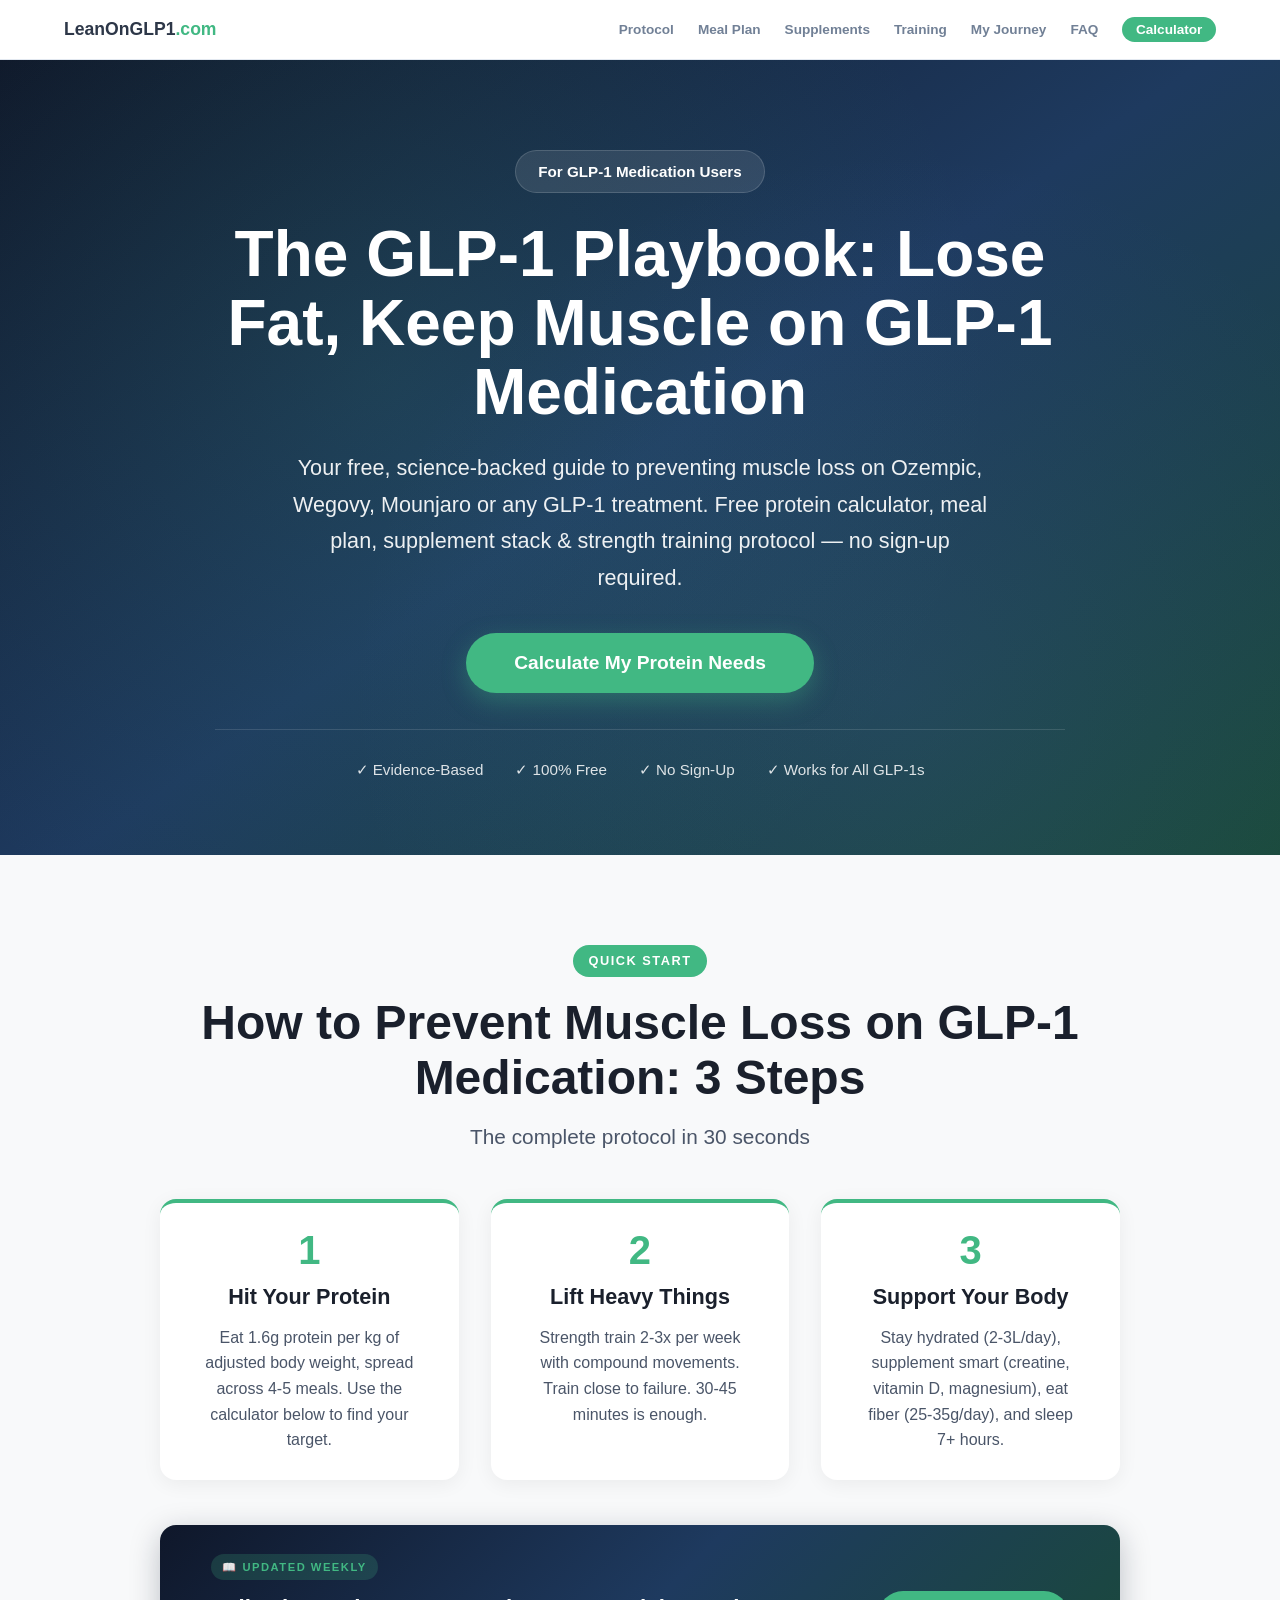
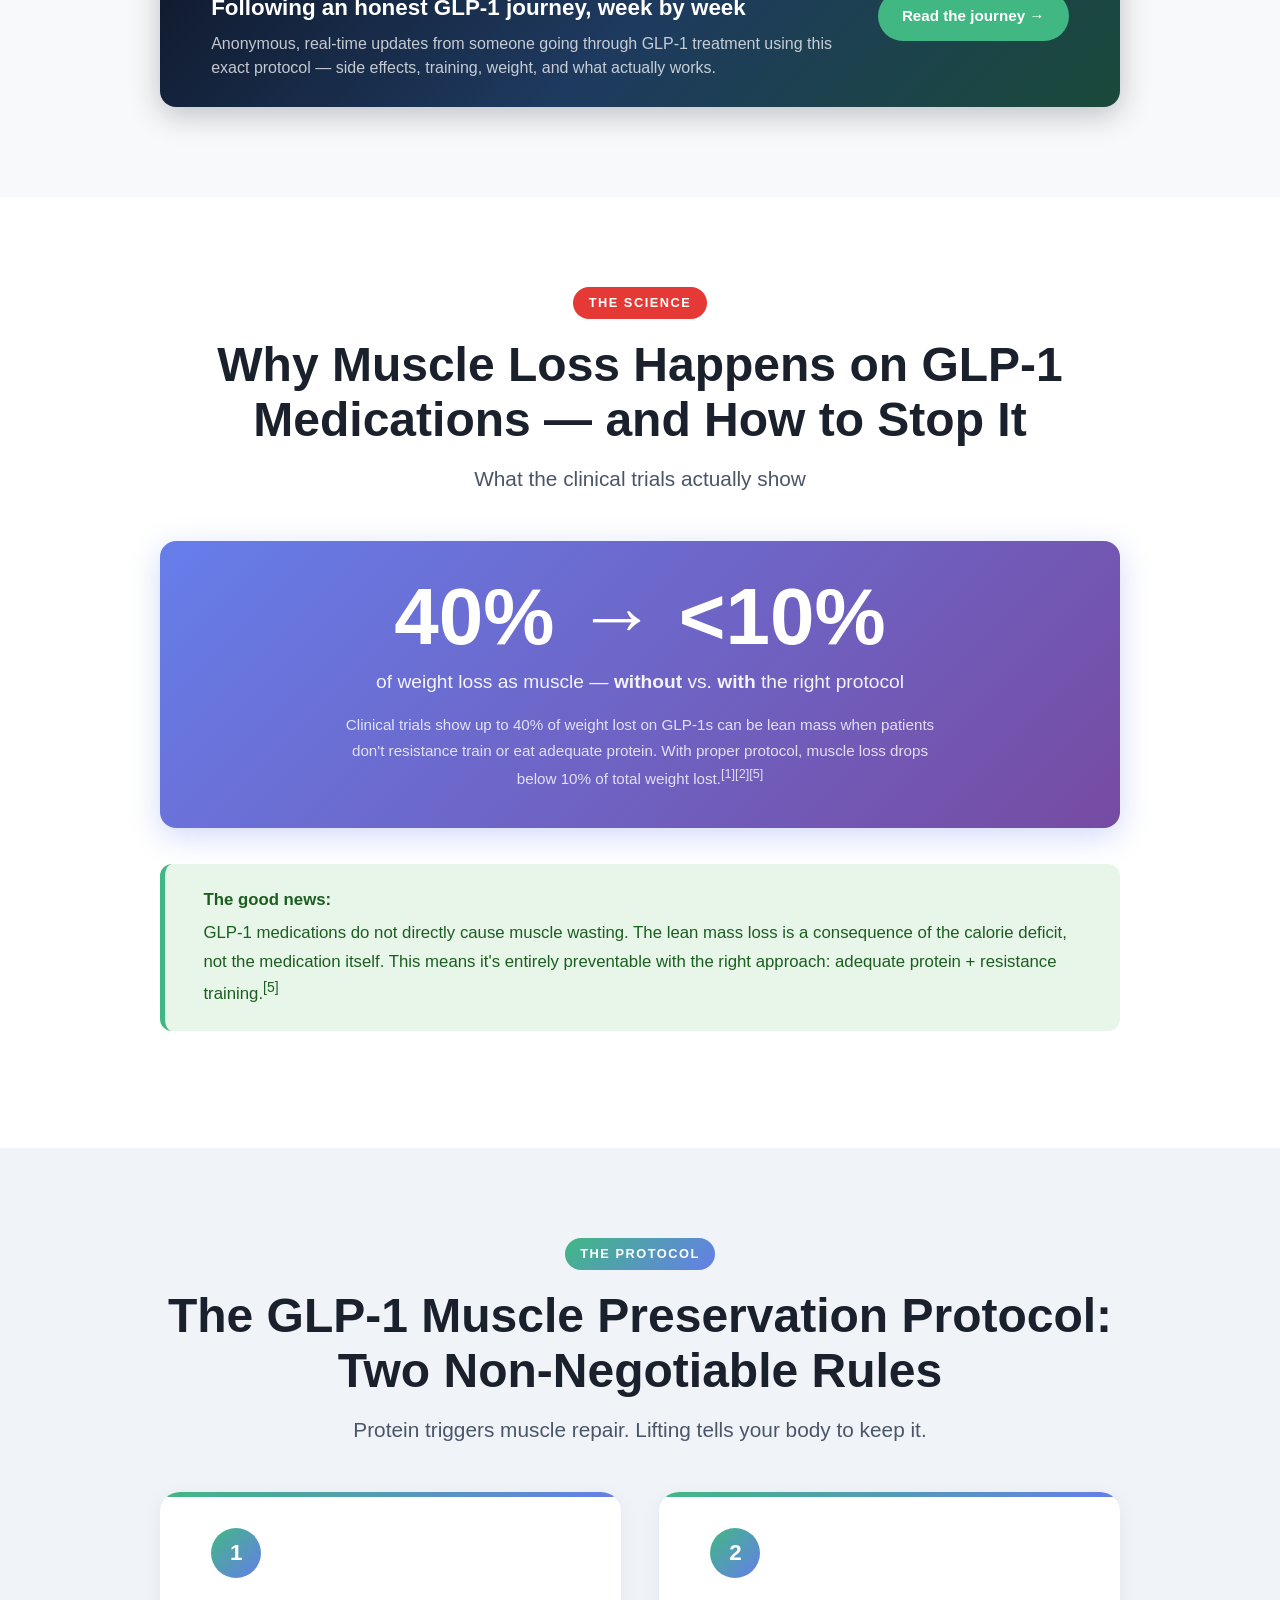
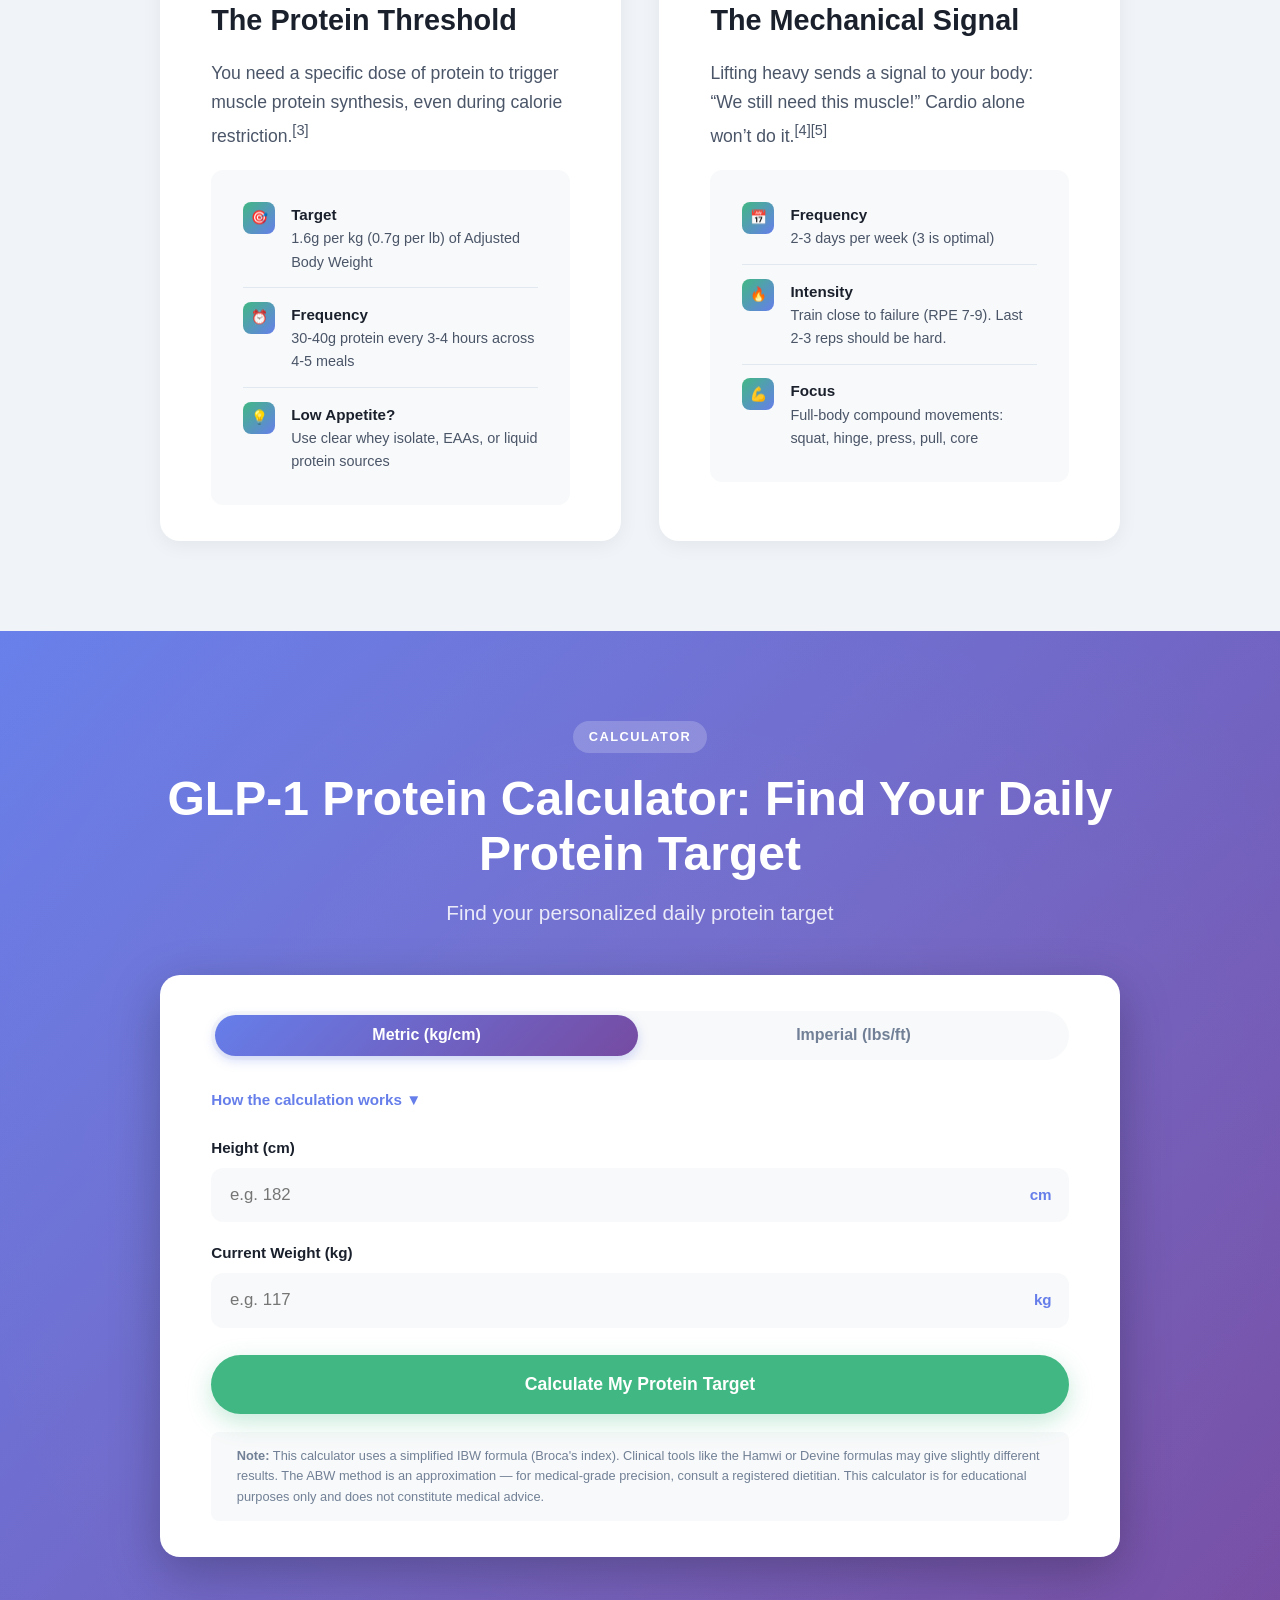
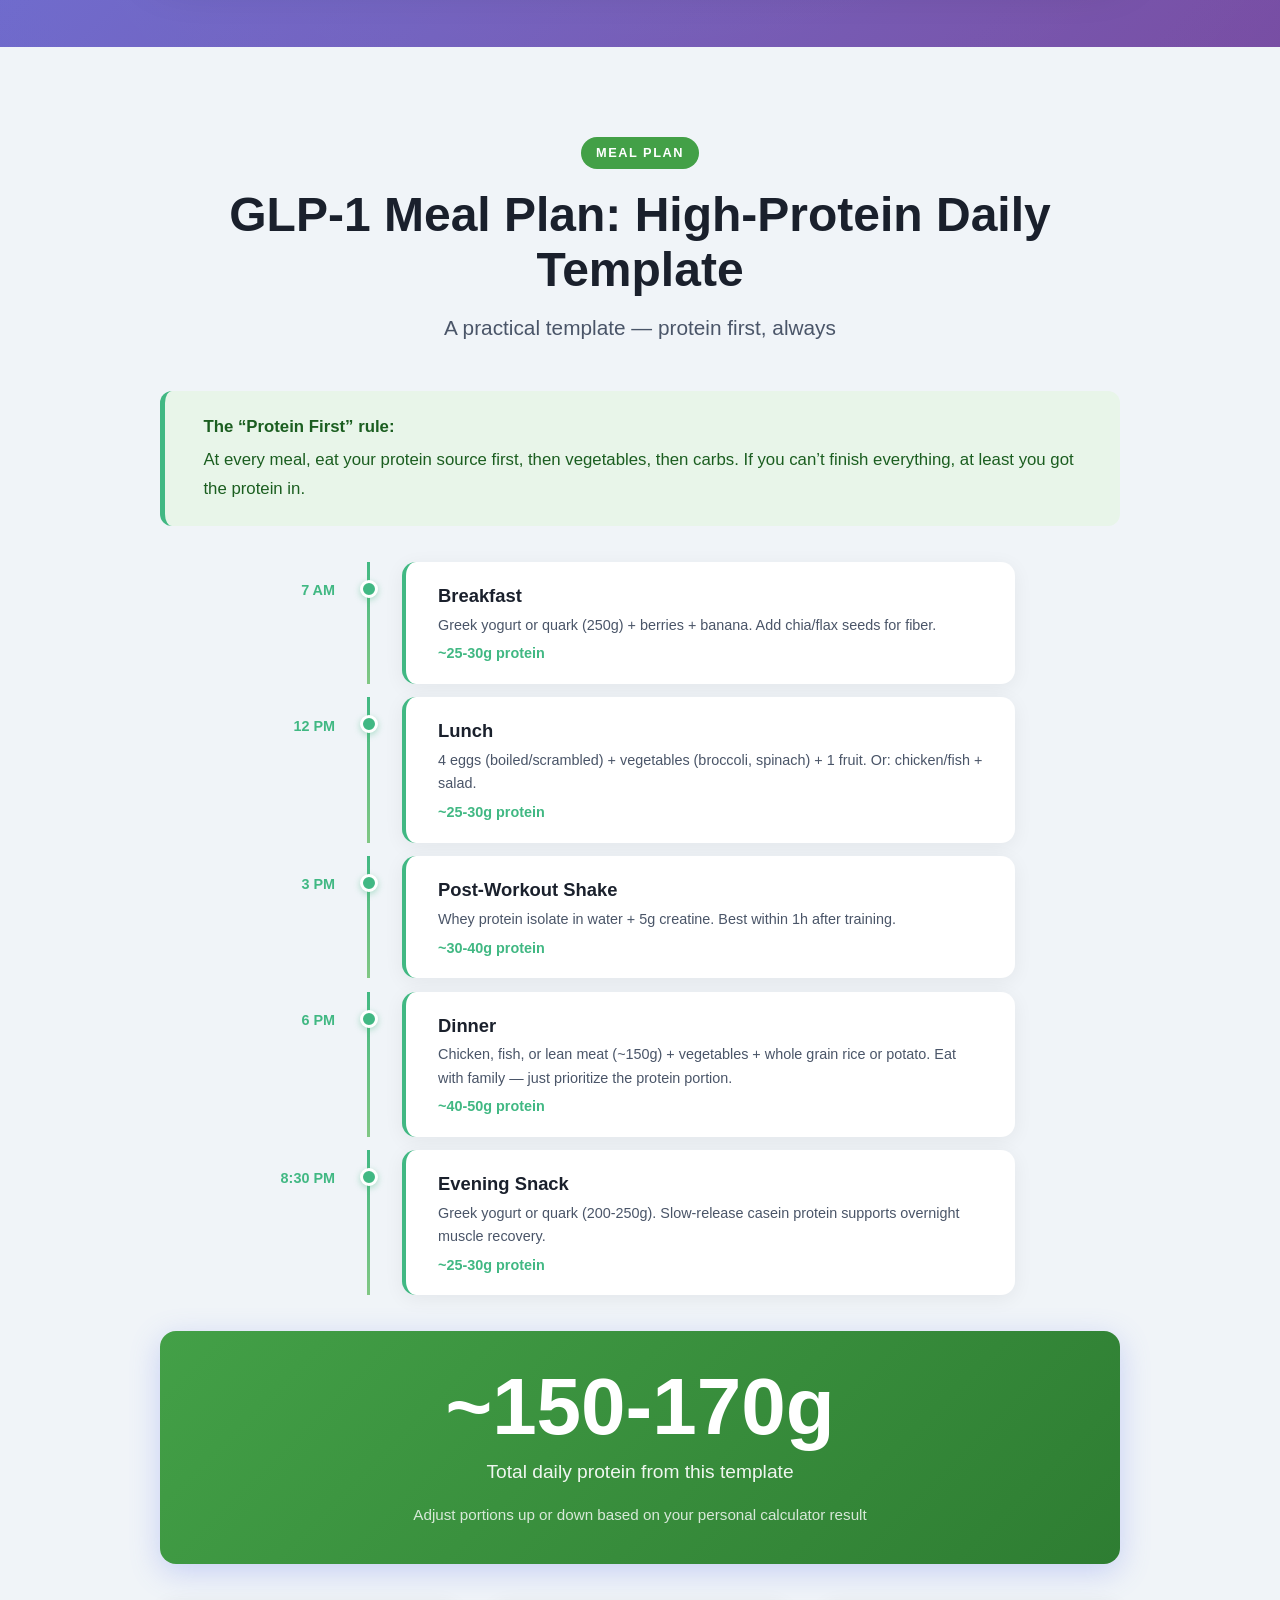
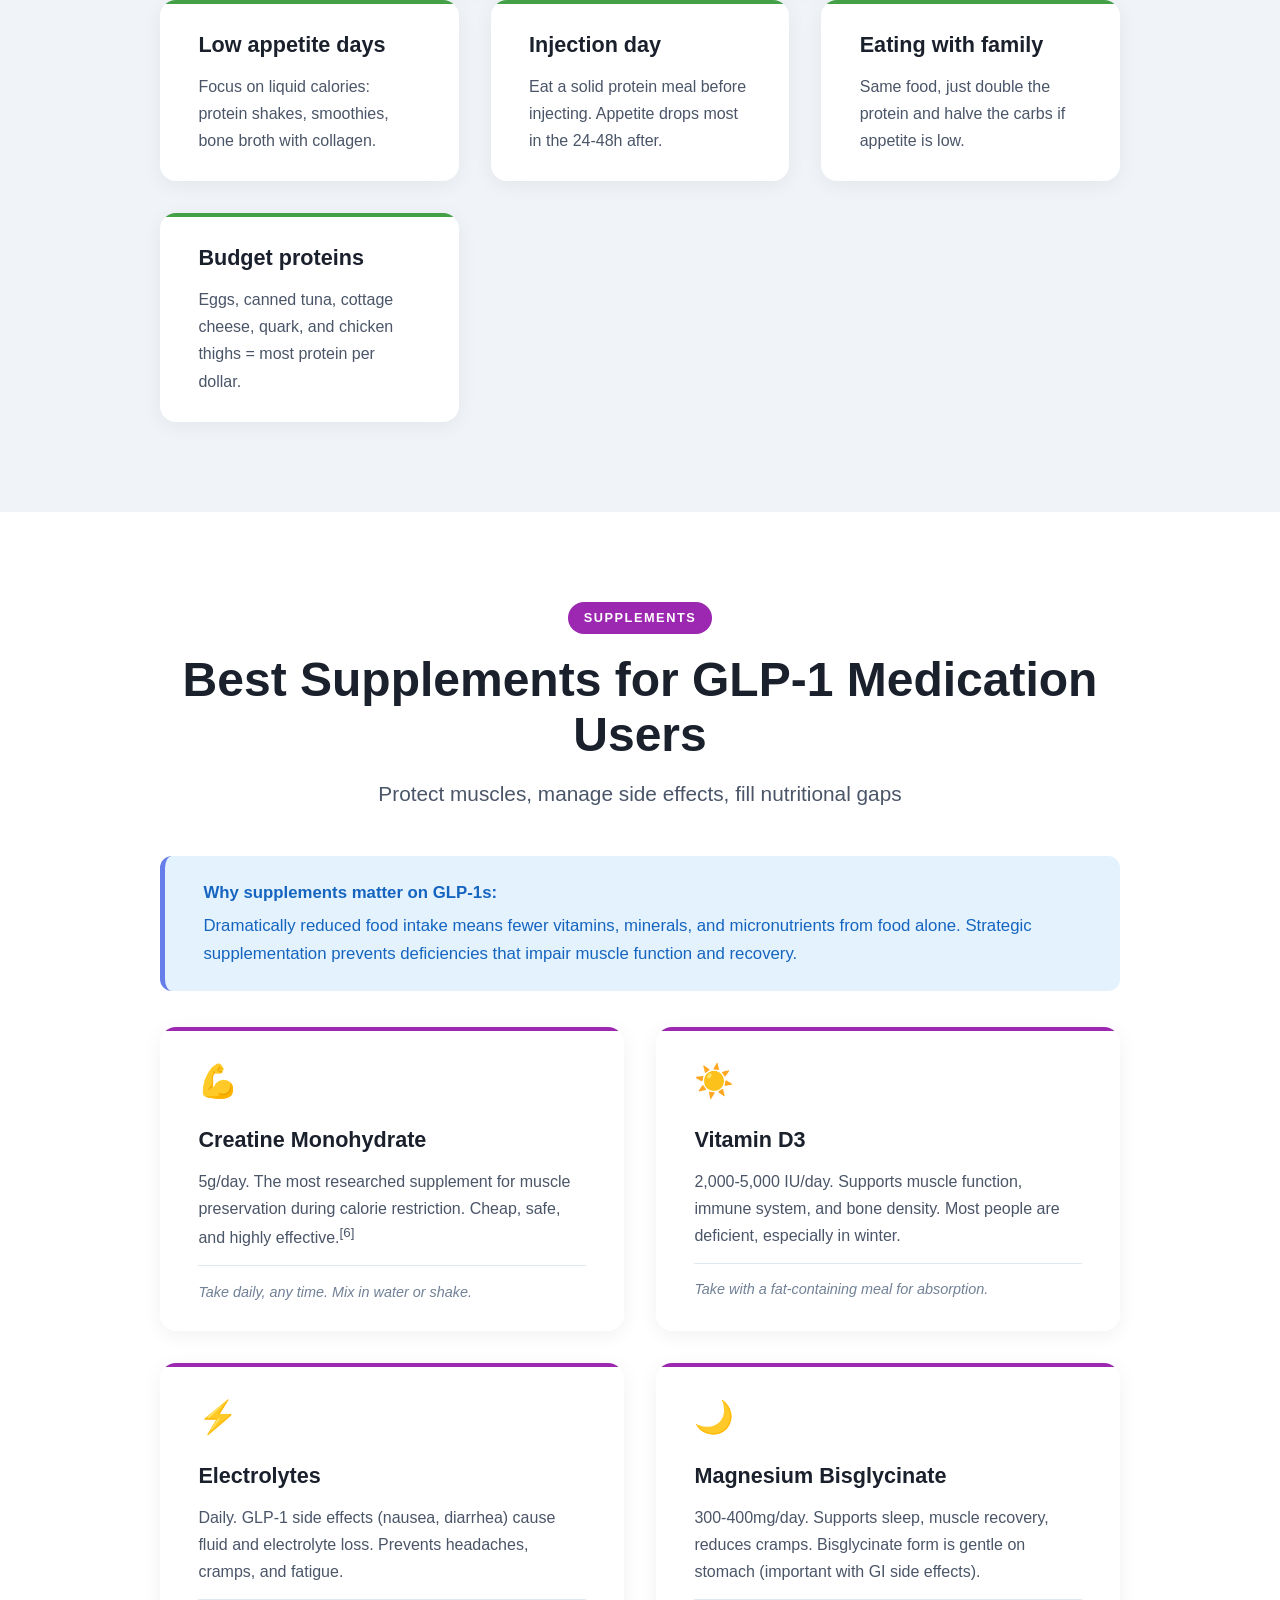
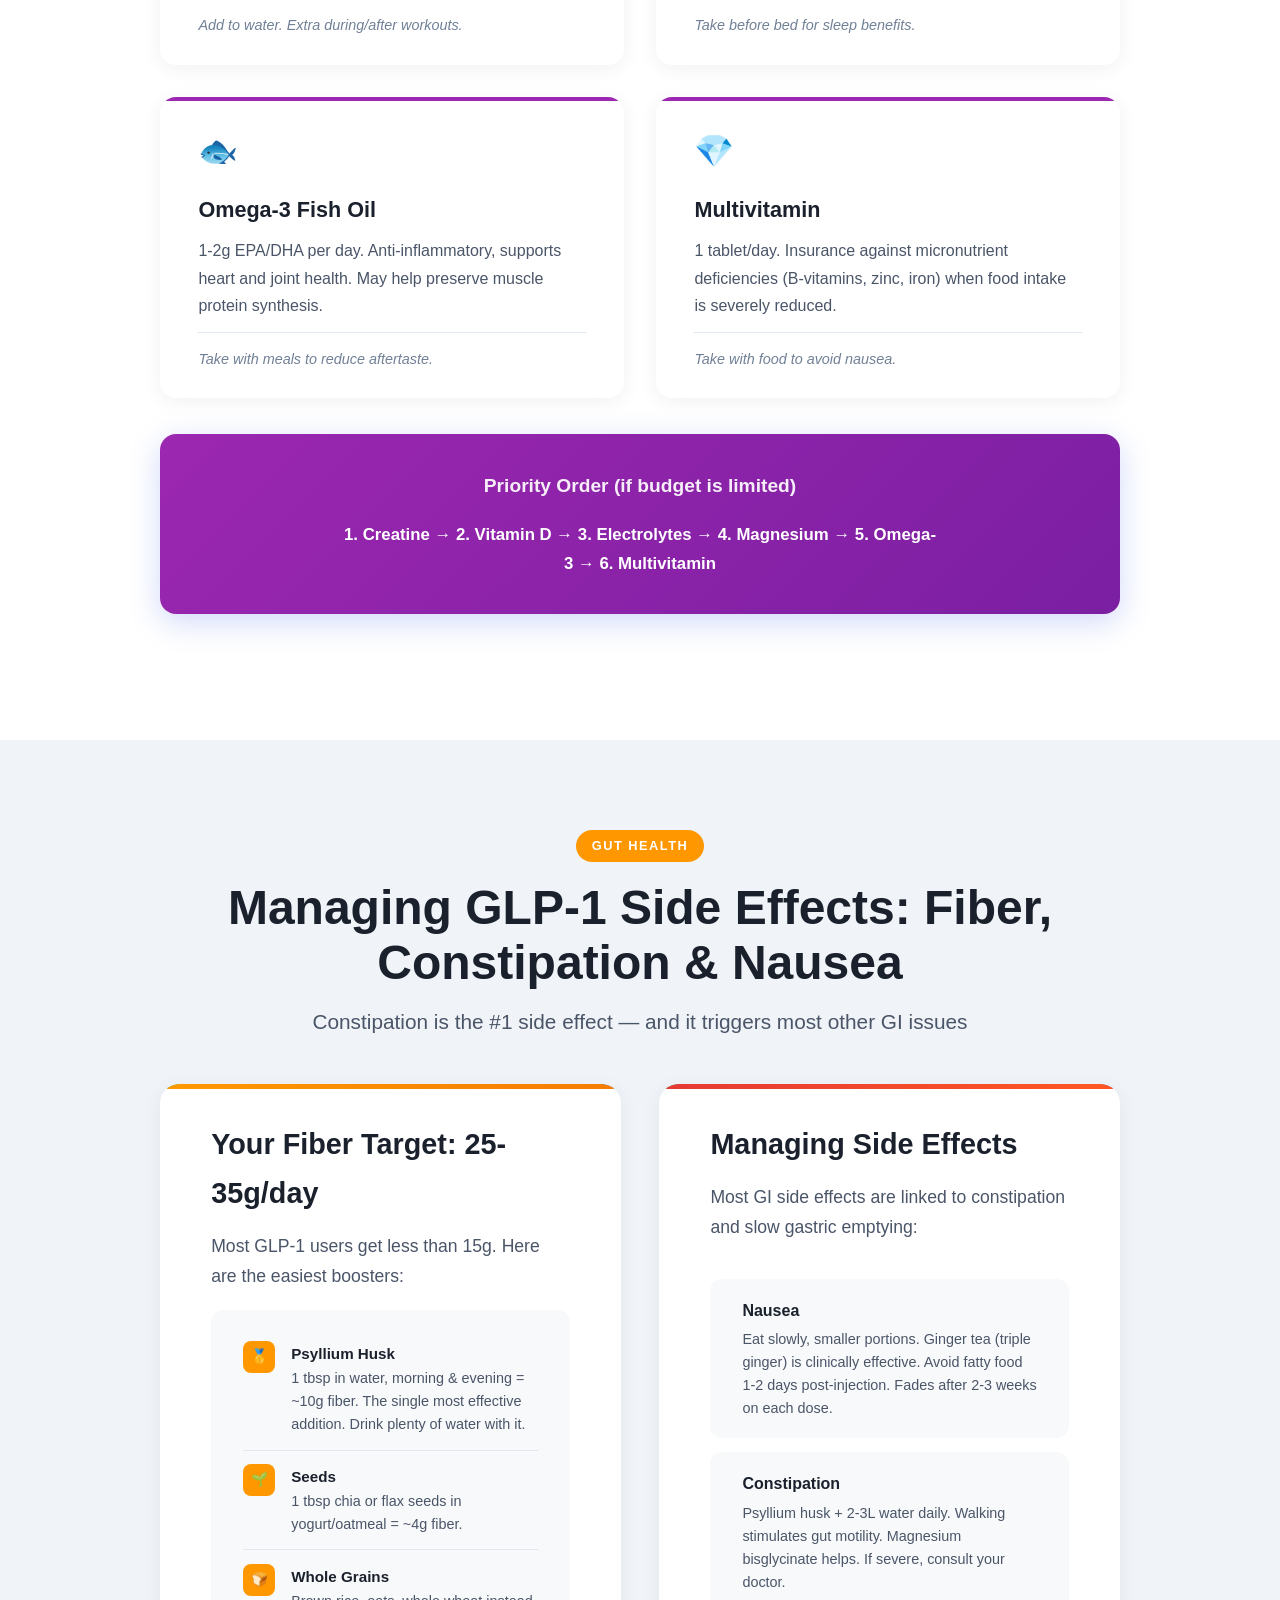
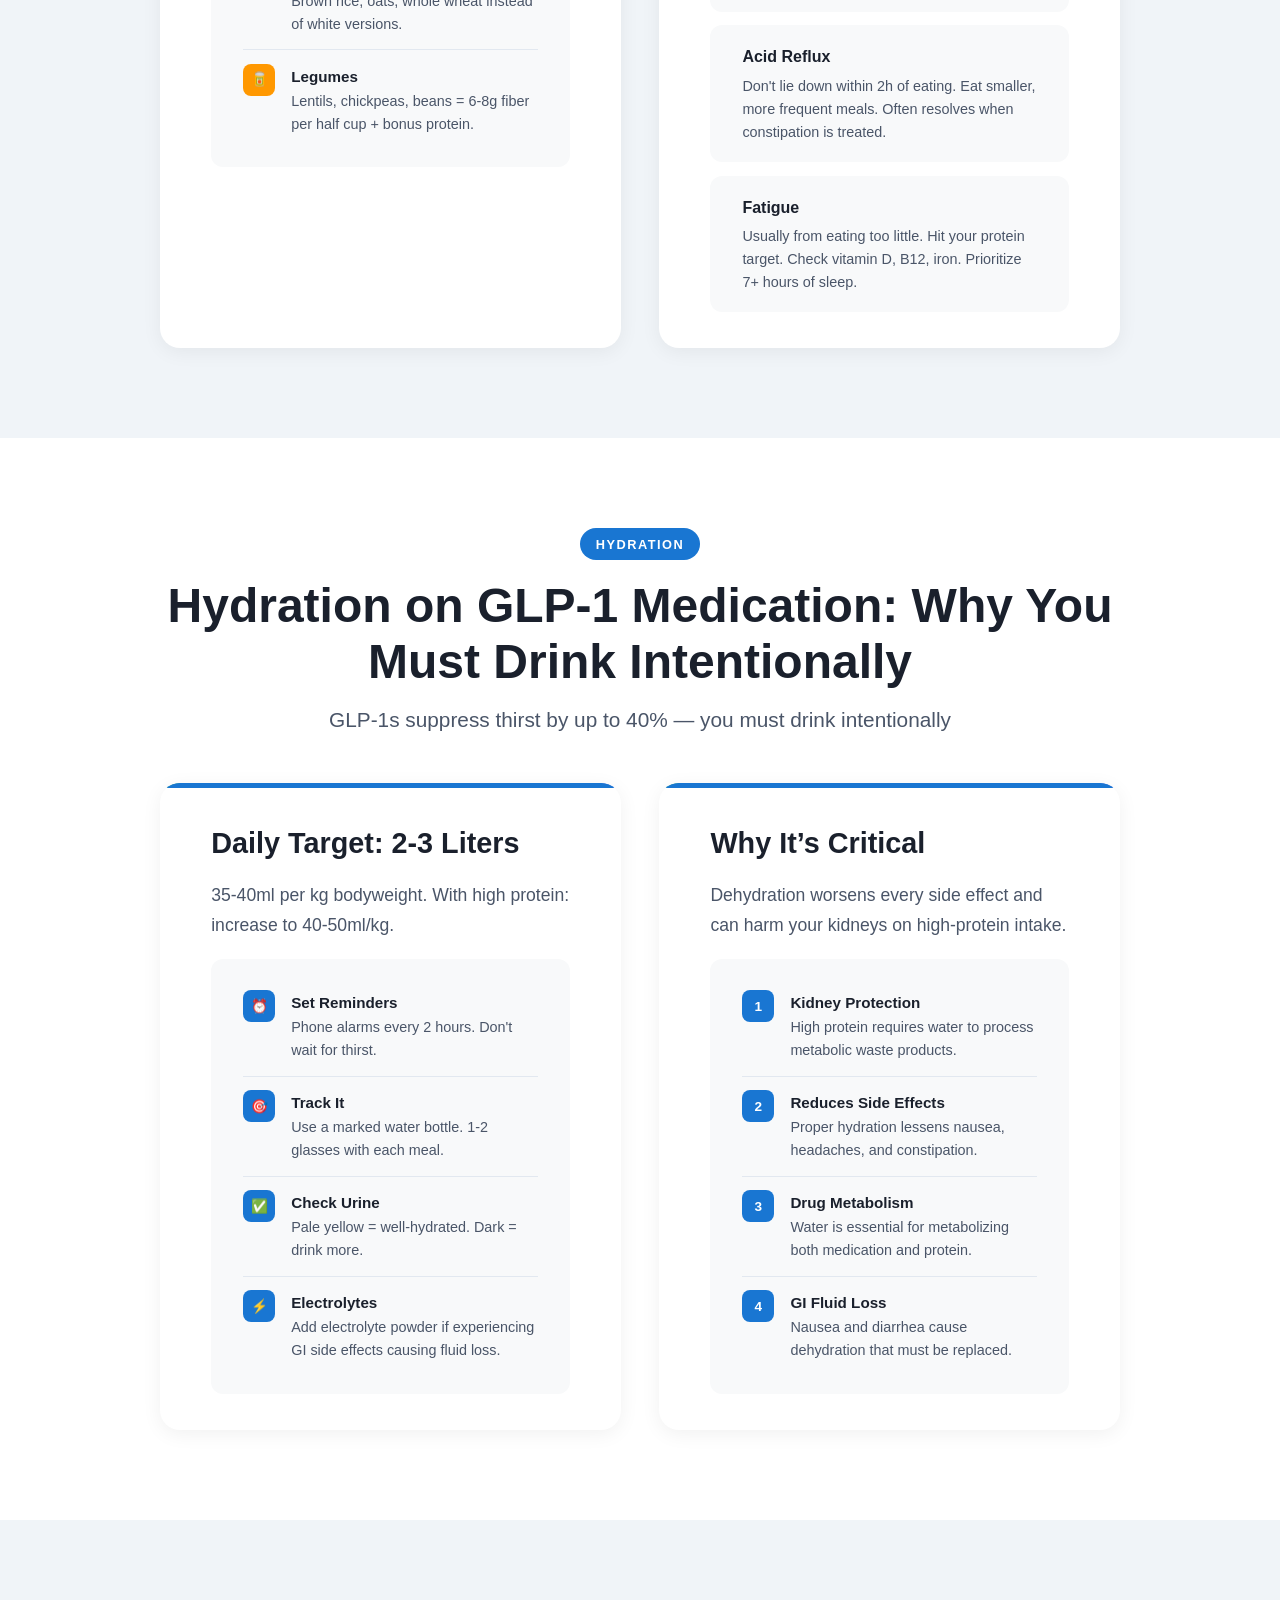
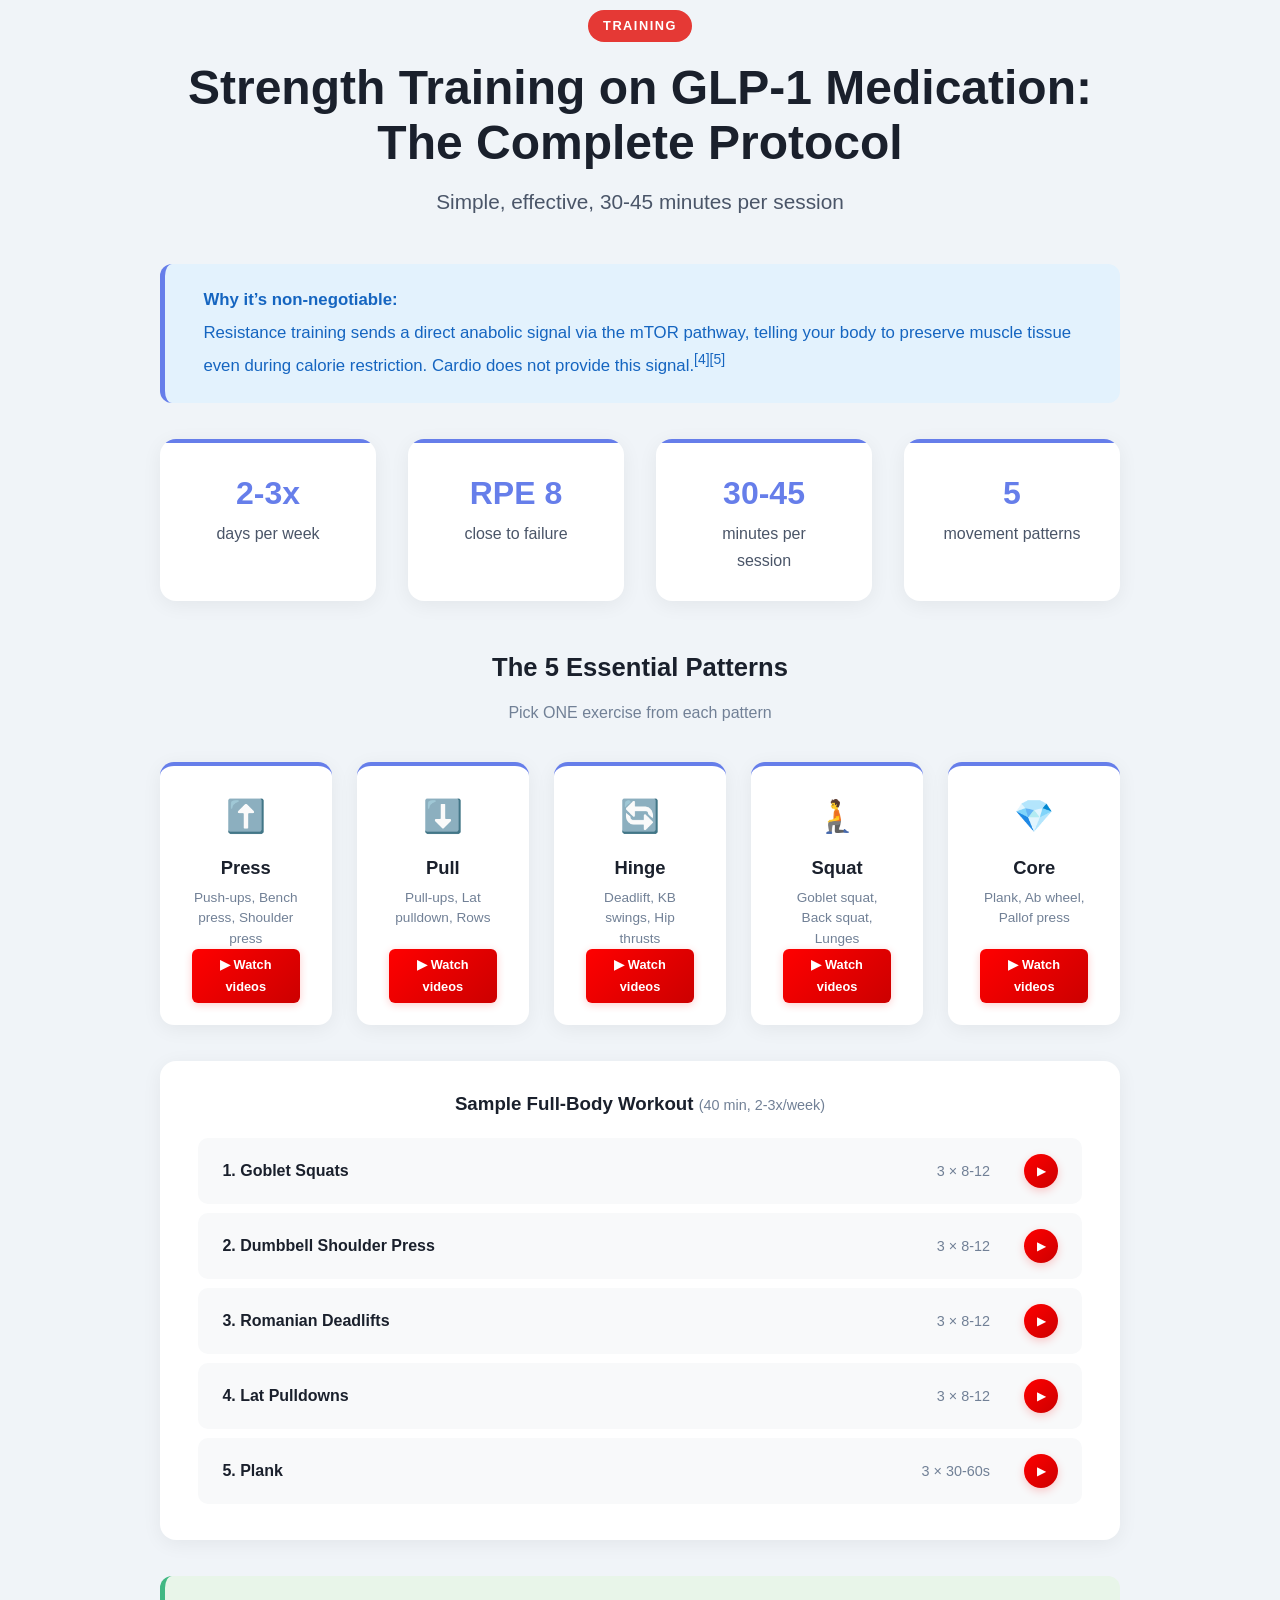
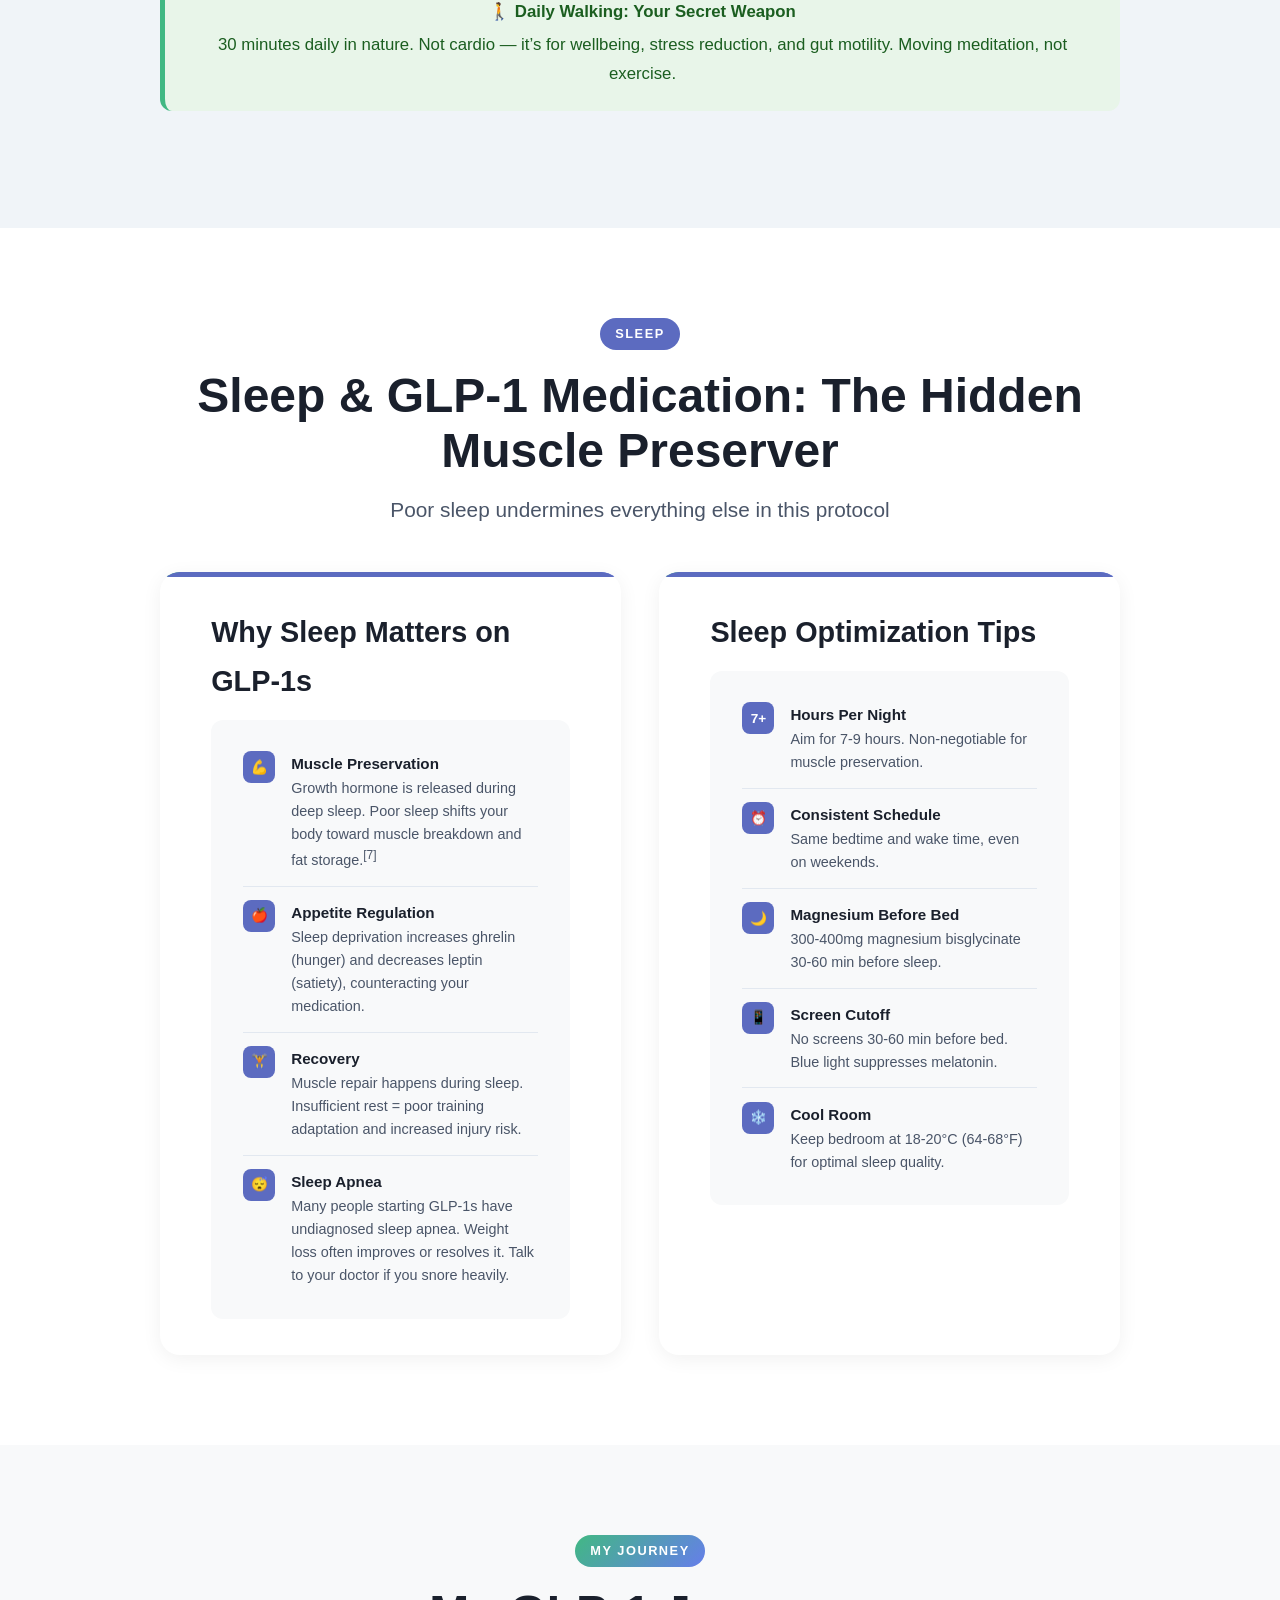
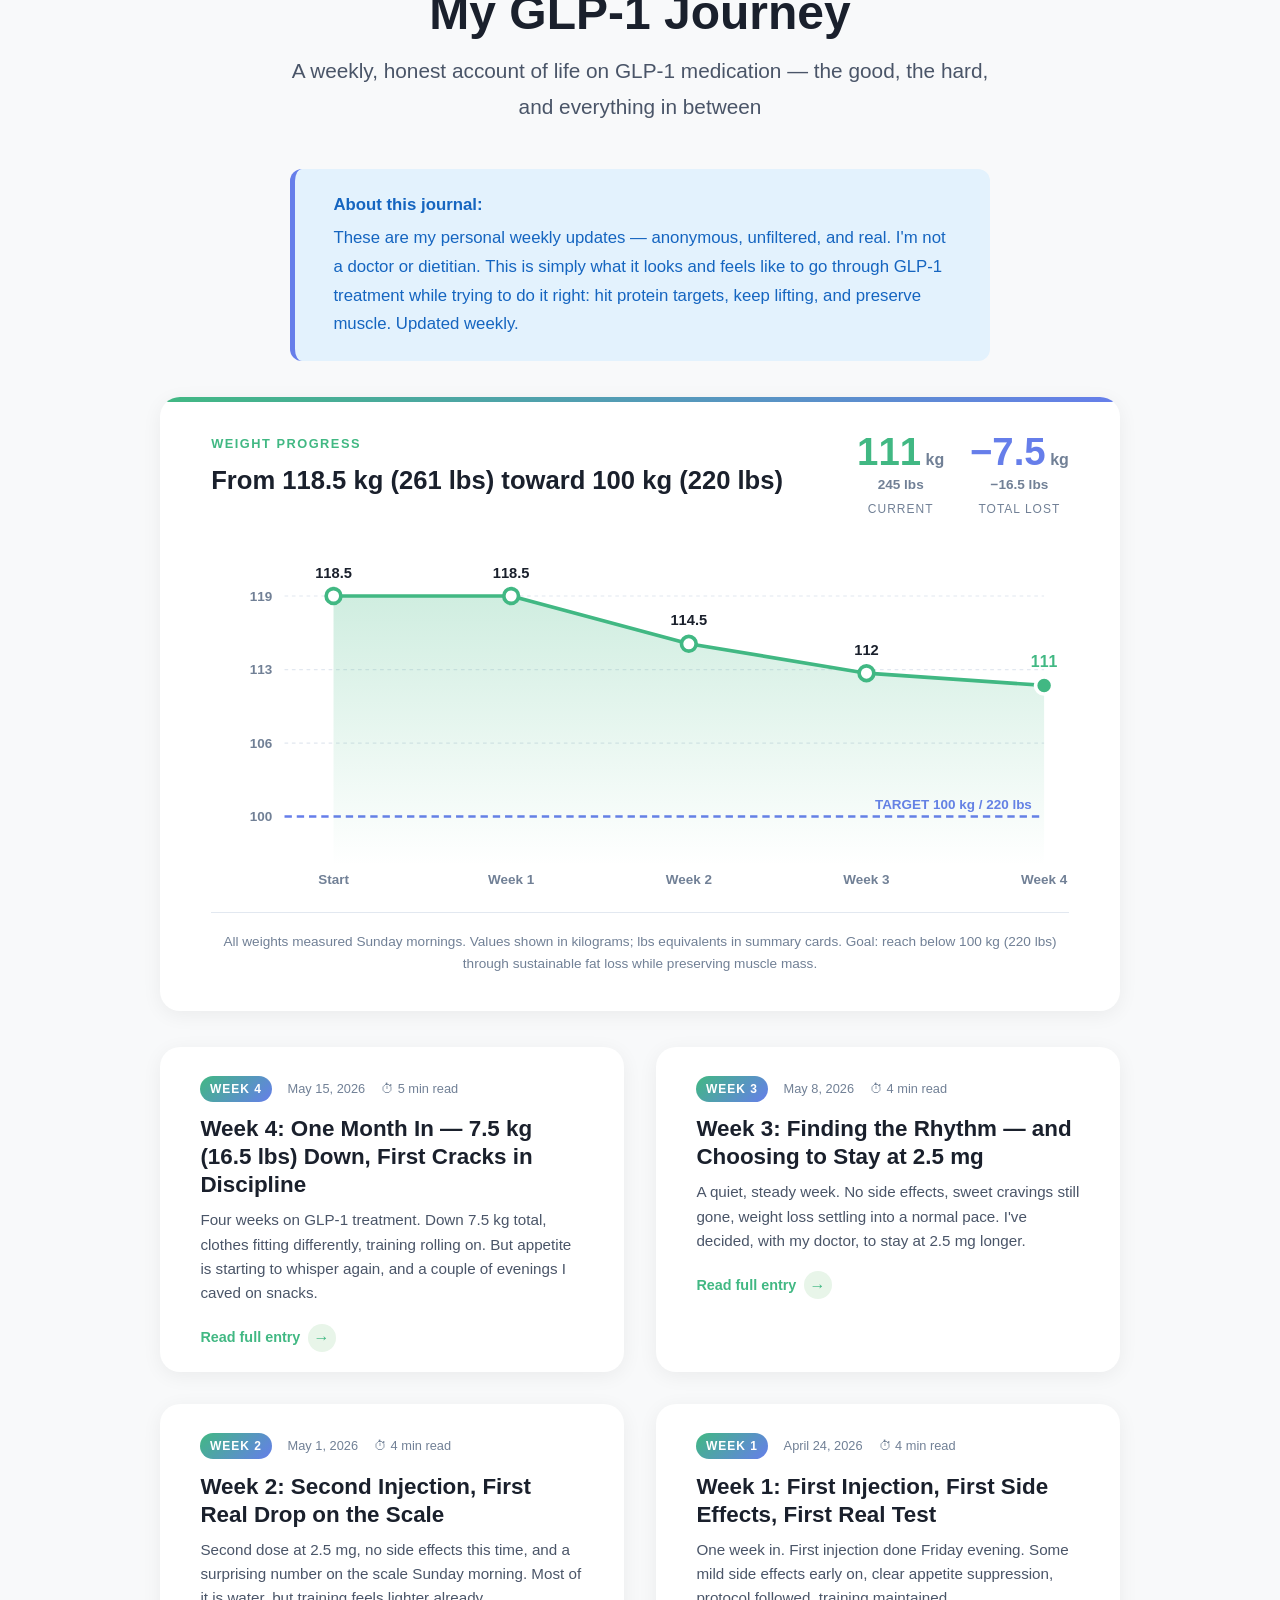
==== index.html @ 9762ae36 "Add files via upload" ====
<!DOCTYPE html>
<html lang="en">
<head>
  <script async src="https://www.googletagmanager.com/gtag/js?id=G-G9SBN6G5QV"></script>
  <script>window.dataLayer=window.dataLayer||[];function gtag(){dataLayer.push(arguments);}gtag('js',new Date());gtag('config','G-G9SBN6G5QV');</script>
  <meta charset="UTF-8">
  <meta name="viewport" content="width=device-width, initial-scale=1.0">
  <title>GLP-1 Protein Calculator & Muscle Preservation Playbook | Free Guide for Ozempic, Wegovy & Mounjaro Users</title>
  <meta name="description" content="Free GLP-1 protein calculator: find your daily protein target to prevent muscle loss on Ozempic, Wegovy or Mounjaro. Includes meal plan, supplement stack, strength training protocol & weekly journey log. Science-backed, no sign-up.">
  <meta name="author" content="LeanOnGLP1.com">
  <meta name="robots" content="index, follow">
  <meta property="og:title" content="GLP-1 Protein Calculator & Muscle Preservation Playbook — Free">
  <meta property="og:description" content="Free protein calculator + complete guide to prevent muscle loss on GLP-1 medication. Meal plan, supplement stack & strength training protocol. Science-backed, no sign-up required.">
  <meta property="og:type" content="website">
  <meta property="og:url" content="https://www.leanonglp1.com">
  <meta property="og:image" content="https://www.leanonglp1.com/og-image.png">
  <meta property="og:image:type" content="image/png">
  <meta property="og:image:width" content="1200">
  <meta property="og:image:height" content="630">
  <meta property="og:site_name" content="LeanOnGLP1.com">
  <meta name="twitter:card" content="summary_large_image">
  <meta name="twitter:image" content="https://www.leanonglp1.com/og-image.png">
  <meta name="twitter:title" content="GLP-1 Protein Calculator & Muscle Preservation Playbook — Free">
  <meta name="twitter:description" content="Free protein calculator + guide to prevent muscle loss on Ozempic, Wegovy & Mounjaro. No sign-up required.">
  <link rel="canonical" href="https://www.leanonglp1.com">
  <link rel="icon" type="image/svg+xml" href="data:image/svg+xml,%3Csvg xmlns='http://www.w3.org/2000/svg' viewBox='0 0 100 100'%3E%3Crect width='100' height='100' rx='22' fill='%230f172a'/%3E%3Cpath d='M30 50 Q30 30 50 30 Q70 30 70 50 L70 65 Q70 72 63 72 L50 72 L50 60 Q57 60 57 53 Q57 46 50 46 Q43 46 43 53 L43 72 L37 72 Q30 72 30 65 Z' fill='%2341b883'/%3E%3C/svg%3E">
  <meta name="theme-color" content="#0f172a">
  <style>
    :root {
      --bg-primary: #ffffff;
      --bg-secondary: #f8f9fa;
      --bg-tertiary: #f0f4f8;
      --text-primary: #1a202c;
      --text-secondary: #4a5568;
      --text-muted: #718096;
      --accent: #41b883;
      --accent-dark: #2d8f64;
      --purple: #667eea;
      --purple-dark: #5a67d8;
      --border: #e2e8f0;
      --card-bg: #ffffff;
      --card-shadow: 0 4px 20px rgba(0,0,0,0.06);
      --card-shadow-hover: 0 8px 30px rgba(0,0,0,0.1);
      --nav-bg: rgba(255,255,255,0.95);
      --nav-text: #2d3748;
    }

    @media (prefers-color-scheme: dark) {
      :root {
        --bg-primary: #1a202c;
        --bg-secondary: #2d3748;
        --bg-tertiary: #1e2533;
        --text-primary: #f7fafc;
        --text-secondary: #cbd5e0;
        --text-muted: #a0aec0;
        --border: #4a5568;
        --card-bg: #2d3748;
        --card-shadow: 0 4px 20px rgba(0,0,0,0.3);
        --card-shadow-hover: 0 8px 30px rgba(0,0,0,0.4);
        --nav-bg: rgba(26,32,44,0.95);
        --nav-text: #e2e8f0;
      }
    }

    * { margin: 0; padding: 0; box-sizing: border-box; }
    html { scroll-behavior: smooth; scroll-padding-top: 70px; }
    body { font-family: -apple-system, BlinkMacSystemFont, 'Segoe UI', Roboto, sans-serif; line-height: 1.7; color: var(--text-primary); background: var(--bg-primary); }

    .sticky-nav {
      position: sticky; top: 0; z-index: 1000;
      background: var(--nav-bg); backdrop-filter: blur(12px); -webkit-backdrop-filter: blur(12px);
      border-bottom: 1px solid var(--border);
      padding: 0 5vw; height: 60px;
      display: flex; align-items: center; justify-content: space-between;
      transition: box-shadow 0.3s ease;
    }
    .sticky-nav.scrolled { box-shadow: 0 2px 20px rgba(0,0,0,0.1); }
    .nav-logo { font-weight: 800; font-size: 1.1rem; color: var(--nav-text); text-decoration: none; background: none; border: none; cursor: pointer; padding: 0; font-family: inherit; }
    .nav-logo span { color: var(--accent); }
    .nav-links { display: flex; gap: clamp(0.8rem, 2vw, 1.5rem); align-items: center; flex-wrap: wrap; }
    .nav-links button { color: var(--text-muted); text-decoration: none; font-size: clamp(0.75rem, 1.5vw, 0.85rem); font-weight: 600; transition: color 0.2s; white-space: nowrap; background: none; border: none; cursor: pointer; padding: 0; font-family: inherit; }
    .nav-links button:hover { color: var(--accent); }
    .nav-cta { background: var(--accent) !important; color: white !important; padding: 0.4em 1em !important; border-radius: 20px !important; font-size: clamp(0.75rem, 1.5vw, 0.85rem) !important; }
    .nav-cta:hover { background: var(--accent-dark) !important; }

    .hamburger-btn {
      display: none; background: none; border: none; cursor: pointer;
      width: 40px; height: 40px; padding: 0; margin-left: 0.8em;
      flex-direction: column; justify-content: center; align-items: center; gap: 5px;
    }
    .hamburger-btn span {
      display: block; width: 22px; height: 2.5px; background: var(--nav-text);
      border-radius: 2px; transition: all 0.3s ease;
    }
    .hamburger-btn.open span:nth-child(1) { transform: translateY(7.5px) rotate(45deg); }
    .hamburger-btn.open span:nth-child(2) { opacity: 0; }
    .hamburger-btn.open span:nth-child(3) { transform: translateY(-7.5px) rotate(-45deg); }

    .mobile-menu {
      display: none; position: fixed; top: 60px; left: 0; right: 0;
      background: var(--nav-bg); backdrop-filter: blur(12px); -webkit-backdrop-filter: blur(12px);
      border-bottom: 1px solid var(--border);
      padding: 1vh 5vw 2vh; z-index: 999;
      box-shadow: 0 8px 20px rgba(0,0,0,0.1);
    }
    .mobile-menu.open { display: block; }
    .mobile-menu button {
      display: block; width: 100%; padding: 1.2em 0;
      text-align: left; background: none; border: none;
      font-size: 1rem; font-weight: 600; color: var(--text-primary);
      cursor: pointer; font-family: inherit;
      border-bottom: 1px solid var(--border);
      transition: color 0.2s;
    }
    .mobile-menu button:last-child { border-bottom: none; }
    .mobile-menu button:hover { color: var(--accent); }
    .mobile-menu .mobile-menu-cta {
      background: var(--accent) !important; color: white !important;
      padding: 1em !important; border-radius: 50px !important;
      text-align: center !important; margin-top: 1vh;
      border: none !important;
    }

    @media (max-width: 768px) {
      .nav-links button:not(.nav-cta) { display: none; }
      .sticky-nav { padding: 0 4vw; }
      .hamburger-btn { display: flex; }
    }

    .section { padding: 10vh 5vw; }
    .section-content { max-width: 960px; margin: 0 auto; }
    .section-header { text-align: center; margin-bottom: 5vh; }
    .badge { display: inline-block; padding: 0.4em 1.2em; border-radius: 20px; font-size: 0.8rem; font-weight: 700; text-transform: uppercase; letter-spacing: 1.5px; color: white; margin-bottom: 2vh; }
    .section-title { font-size: clamp(2rem, 5vw, 3rem); font-weight: 800; color: var(--text-primary); margin-bottom: 1.5vh; line-height: 1.15; }
    .section-subtitle { font-size: clamp(1.05rem, 2.5vw, 1.3rem); color: var(--text-secondary); font-weight: 400; max-width: 700px; margin: 0 auto; }

    .hero {
      background: linear-gradient(145deg, #0f172a 0%, #1e3a5f 50%, #1a4a3a 100%);
      padding: 10vh 5vw 8vh; text-align: center; color: white;
      position: relative; overflow: hidden;
    }
    .hero::before {
      content: ''; position: absolute; inset: 0;
      background: radial-gradient(circle at 30% 40%, rgba(65,184,131,0.12) 0%, transparent 60%),
                  radial-gradient(circle at 70% 80%, rgba(102,126,234,0.1) 0%, transparent 50%);
    }
    .hero-inner { position: relative; z-index: 1; max-width: 850px; margin: 0 auto; }
    .hero-badge {
      display: inline-flex; align-items: center; gap: 0.5em;
      background: rgba(255,255,255,0.1); border: 1px solid rgba(255,255,255,0.15);
      padding: 0.5em 1.5em; border-radius: 25px;
      font-size: clamp(0.8rem, 2vw, 0.95rem); font-weight: 600; margin-bottom: 3vh;
    }
    .hero h1 { font-size: clamp(2.2rem, 6vw, 4rem); font-weight: 800; line-height: 1.08; margin-bottom: 2.5vh; }
    .hero h1 em { font-style: normal; color: var(--accent); }
    .hero-sub { font-size: clamp(1.1rem, 2.5vw, 1.35rem); font-weight: 300; opacity: 0.92; margin-bottom: 4vh; max-width: 700px; margin-left: auto; margin-right: auto; }
    .hero-cta {
      display: inline-block; background: var(--accent); color: white; padding: 1em 2.5em;
      font-size: clamp(1rem, 2.5vw, 1.2rem); font-weight: 700; text-decoration: none;
      border-radius: 50px; transition: all 0.3s; box-shadow: 0 8px 25px rgba(65,184,131,0.35);
      border: none; cursor: pointer; font-family: inherit;
    }
    .hero-cta:hover { transform: translateY(-3px); box-shadow: 0 12px 35px rgba(65,184,131,0.45); background: var(--accent-dark); }
    .hero-trust {
      display: flex; flex-wrap: wrap; justify-content: center; gap: clamp(1rem, 3vw, 2rem);
      margin-top: 4vh; padding-top: 3vh; border-top: 1px solid rgba(255,255,255,0.15);
      font-size: clamp(0.85rem, 2vw, 0.95rem); opacity: 0.85;
    }

    .quickstart { background: var(--bg-secondary); }
    .qs-grid { display: grid; grid-template-columns: repeat(auto-fit, minmax(min(100%,260px),1fr)); gap: 2.5vw; margin-top: 4vh; }
    .qs-card {
      background: var(--card-bg); border-radius: 16px; padding: 3vh 3vw; text-align: center;
      box-shadow: var(--card-shadow); transition: all 0.3s; border-top: 4px solid var(--accent);
    }
    .qs-card:hover { transform: translateY(-4px); box-shadow: var(--card-shadow-hover); }
    .qs-num { font-size: 2.5rem; font-weight: 800; color: var(--accent); line-height: 1; margin-bottom: 1vh; }
    .qs-label { font-size: clamp(1.15rem,2.5vw,1.35rem); font-weight: 700; color: var(--text-primary); margin-bottom: 1vh; }
    .qs-desc { font-size: clamp(0.9rem,1.8vw,1rem); color: var(--text-secondary); line-height: 1.6; }

    .cards-grid { display: grid; grid-template-columns: repeat(auto-fit, minmax(min(100%,300px),1fr)); gap: 2.5vw; margin-top: 4vh; }
    .card {
      background: var(--card-bg); border-radius: 16px; padding: 3vh 3vw;
      box-shadow: var(--card-shadow); transition: all 0.3s; position: relative; overflow: hidden;
    }
    .card:hover { transform: translateY(-4px); box-shadow: var(--card-shadow-hover); }
    .card-accent { position: absolute; top: 0; left: 0; right: 0; height: 4px; }
    .card-icon { font-size: 2rem; margin-bottom: 1.5vh; }
    .card-title { font-size: clamp(1.15rem,2.5vw,1.35rem); font-weight: 700; color: var(--text-primary); margin-bottom: 1vh; }
    .card-text { font-size: clamp(0.9rem,1.8vw,1rem); color: var(--text-secondary); line-height: 1.7; }
    .card-meta { margin-top: 1.5vh; padding-top: 1.5vh; border-top: 1px solid var(--border); font-size: 0.9rem; color: var(--text-muted); font-style: italic; }

    .stat-box {
      background: linear-gradient(135deg, var(--purple), #764ba2); color: white;
      padding: 4vh 4vw; border-radius: 16px; text-align: center; margin: 4vh 0;
      box-shadow: 0 8px 30px rgba(102,126,234,0.3);
    }
    .stat-num { font-size: clamp(3.5rem,8vw,5rem); font-weight: 800; line-height: 1; margin-bottom: 1vh; }
    .stat-label { font-size: clamp(1rem,2.2vw,1.2rem); opacity: 0.92; }
    .stat-note { font-size: clamp(0.85rem,1.8vw,0.95rem); opacity: 0.8; margin-top: 1.5vh; max-width: 600px; margin-left: auto; margin-right: auto; }

    .infobox { padding: 2.5vh 3vw; border-radius: 12px; margin: 3vh 0; font-size: clamp(0.95rem,2vw,1.05rem); line-height: 1.7; }
    .infobox-green { background: #e8f5e9; border-left: 5px solid var(--accent); color: #1b5e20; }
    .infobox-blue { background: #e3f2fd; border-left: 5px solid var(--purple); color: #1565c0; }
    .infobox-orange { background: #fff3e0; border-left: 5px solid #ff9800; color: #e65100; }
    .infobox-red { background: #fce4ec; border-left: 5px solid #e53935; color: #b71c1c; }
    .infobox strong { display: block; margin-bottom: 0.5vh; }

    .proto-grid { display: grid; grid-template-columns: repeat(auto-fit, minmax(min(100%,380px),1fr)); gap: 3vw; margin-top: 4vh; }
    .proto-card {
      background: var(--card-bg); border-radius: 20px; padding: 4vh 4vw;
      box-shadow: var(--card-shadow); position: relative; overflow: hidden; transition: all 0.3s;
    }
    .proto-card::before { content: ''; position: absolute; top: 0; left: 0; right: 0; height: 5px; background: linear-gradient(90deg, var(--accent), var(--purple)); }
    .proto-card:hover { transform: translateY(-5px); box-shadow: var(--card-shadow-hover); }
    .proto-num {
      display: inline-flex; align-items: center; justify-content: center;
      background: linear-gradient(135deg, var(--accent), var(--purple)); color: white;
      width: 50px; height: 50px; border-radius: 50%; font-size: 1.4rem; font-weight: 800; margin-bottom: 2vh;
    }
    .proto-title { font-size: clamp(1.4rem,3vw,1.8rem); font-weight: 700; color: var(--text-primary); margin-bottom: 1.5vh; }
    .proto-desc { font-size: clamp(1rem,2vw,1.1rem); color: var(--text-secondary); margin-bottom: 2vh; }
    .detail-list { background: var(--bg-secondary); border-radius: 12px; padding: 2vh 2.5vw; }
    .detail-row { display: flex; align-items: flex-start; gap: 1em; padding: 1.5vh 0; border-bottom: 1px solid var(--border); }
    .detail-row:last-child { border-bottom: none; }
    .detail-icon { min-width: 32px; height: 32px; border-radius: 8px; background: linear-gradient(135deg, var(--accent), var(--purple)); color: white; display: flex; align-items: center; justify-content: center; font-weight: 700; font-size: 0.85rem; }
    .detail-label { font-weight: 700; color: var(--text-primary); font-size: 0.95rem; }
    .detail-val { color: var(--text-secondary); font-size: 0.9rem; line-height: 1.6; }

    .calc-section { background: linear-gradient(135deg, var(--purple) 0%, #764ba2 100%); position: relative; overflow: hidden; }
    .calc-section::before { content: ''; position: absolute; top: -50%; left: -50%; width: 200%; height: 200%; background: radial-gradient(circle, rgba(255,255,255,0.06) 0%, transparent 70%); animation: spin 25s linear infinite; }
    @keyframes spin { from { transform: rotate(0deg); } to { transform: rotate(360deg); } }
    .calc-box { background: var(--card-bg); border-radius: 20px; padding: 4vh 4vw; box-shadow: 0 15px 50px rgba(0,0,0,0.25); position: relative; z-index: 1; }
    .unit-toggle { display: flex; gap: 0.5%; margin-bottom: 2.5vh; background: var(--bg-secondary); padding: 4px; border-radius: 50px; }
    .unit-btn { flex: 1; padding: 0.7em 1em; border: none; border-radius: 50px; font-weight: 600; font-size: clamp(0.85rem,1.8vw,1rem); cursor: pointer; transition: all 0.3s; background: transparent; color: var(--text-muted); }
    .unit-btn.active { background: linear-gradient(135deg, var(--purple), #764ba2); color: white; box-shadow: 0 4px 12px rgba(102,126,234,0.3); }
    .input-group { margin-bottom: 2vh; }
    .input-label { display: block; font-weight: 600; color: var(--text-primary); margin-bottom: 0.8vh; font-size: 0.95rem; }
    .input-wrap { display: flex; align-items: center; background: var(--bg-secondary); border-radius: 12px; border: 2px solid transparent; transition: all 0.3s; }
    .input-wrap:focus-within { border-color: var(--purple); background: var(--card-bg); }
    .input-field { flex: 1; border: none; background: transparent; padding: 0.9em 1em; font-size: 1.05rem; font-weight: 500; color: var(--text-primary); outline: none; }
    .input-unit { padding: 0 1em; font-weight: 700; color: var(--purple); font-size: 0.95rem; }
    .imp-row { display: flex; gap: 2%; }
    .calc-btn { width: 100%; padding: 1.1em; background: var(--accent); color: white; border: none; border-radius: 50px; font-size: 1.1rem; font-weight: 700; cursor: pointer; transition: all 0.3s; box-shadow: 0 8px 25px rgba(65,184,131,0.3); margin-top: 1vh; }
    .calc-btn:hover { transform: translateY(-2px); background: var(--accent-dark); }
    .result-box { display: none; background: linear-gradient(135deg, var(--purple), #764ba2); color: white; padding: 3vh 3vw; border-radius: 16px; margin-top: 2.5vh; text-align: center; }
    .result-label { font-size: 0.95rem; text-transform: uppercase; letter-spacing: 1.5px; opacity: 0.85; margin-bottom: 1vh; }
    .result-num { font-size: clamp(3rem,7vw,4.5rem); font-weight: 800; }
    .result-detail { margin-top: 1.5vh; padding-top: 1.5vh; border-top: 1px solid rgba(255,255,255,0.25); font-size: 0.95rem; opacity: 0.9; line-height: 1.7; }
    .calc-disclaimer { margin-top: 2vh; font-size: 0.8rem; color: var(--text-muted); line-height: 1.6; padding: 1.5vh 2vw; background: var(--bg-secondary); border-radius: 8px; }
    .how-toggle { background: transparent; border: none; color: var(--purple); font-weight: 600; cursor: pointer; padding: 1vh 0; font-size: 0.95rem; width: 100%; text-align: left; display: flex; align-items: center; gap: 0.5em; margin-bottom: 2vh; }
    .how-content { max-height: 0; overflow: hidden; transition: max-height 0.4s ease; color: var(--text-secondary); font-size: 0.9rem; line-height: 1.8; }
    .how-content.show { max-height: 600px; margin-bottom: 2vh; }
    .formula-box { background: var(--bg-secondary); padding: 1.5vh 2vw; border-radius: 8px; margin: 1vh 0; font-family: 'Courier New', monospace; font-size: 0.85rem; border-left: 3px solid var(--purple); line-height: 1.8; }

    .patterns-grid { display: grid; grid-template-columns: repeat(auto-fit, minmax(min(100%,170px),1fr)); gap: 2vw; margin: 4vh 0; }
    .pattern-card { background: var(--card-bg); border-radius: 14px; padding: 2.5vh 2.5vw; box-shadow: var(--card-shadow); border-top: 4px solid var(--purple); transition: all 0.3s; text-align: center; display: flex; flex-direction: column; align-items: center; }
    .pattern-card:hover { transform: translateY(-4px); }
    .pattern-icon { font-size: 2rem; margin-bottom: 1vh; }
    .pattern-name { font-size: clamp(1rem,2.2vw,1.15rem); font-weight: 700; margin-bottom: 0.5vh; }
    .pattern-eg { font-size: 0.85rem; color: var(--text-muted); line-height: 1.5; flex: 1; }
    .workout-list { background: var(--card-bg); border-radius: 16px; padding: 3vh 3vw; box-shadow: var(--card-shadow); margin-top: 4vh; }
    .workout-row { display: grid; grid-template-columns: 1fr auto auto; align-items: center; gap: 1.5em; padding: 1em 1.5em; background: var(--bg-secondary); border-radius: 10px; margin-bottom: 1vh; }
    .workout-name { font-weight: 600; font-size: clamp(0.9rem,2vw,1rem); }
    .workout-sets { color: var(--text-muted); font-size: 0.9rem; white-space: nowrap; text-align: right; min-width: 90px; }
    .yt-btn {
      display: inline-flex; align-items: center; justify-content: center;
      width: 34px; height: 34px; border-radius: 50%; flex-shrink: 0; margin-left: 0.8em;
      background: linear-gradient(135deg, #FF0000, #CC0000); color: white;
      text-decoration: none; font-size: 0.75rem; padding-left: 2px;
      transition: all 0.3s; box-shadow: 0 3px 10px rgba(255,0,0,0.2);
    }
    .yt-btn:hover { transform: scale(1.15); box-shadow: 0 5px 15px rgba(255,0,0,0.4); }
    .yt-link {
      display: inline-flex; align-items: center; gap: 0.4em; margin-top: auto;
      background: linear-gradient(135deg, #FF0000, #CC0000); color: white;
      padding: 0.4em 1em; border-radius: 6px; text-decoration: none;
      font-size: 0.8rem; font-weight: 600; transition: all 0.3s;
      box-shadow: 0 2px 8px rgba(255,0,0,0.2);
    }
    .yt-link:hover { transform: translateY(-2px); box-shadow: 0 4px 12px rgba(255,0,0,0.35); }

    .timeline { max-width: 750px; margin: 4vh auto 0; }
    .tl-item { display: flex; gap: 2.5vw; margin-bottom: 1.5vh; }
    .tl-time { min-width: 70px; text-align: right; padding-top: 1.8vh; font-size: 0.9rem; font-weight: 700; color: var(--accent); }
    .tl-line { width: 3px; background: linear-gradient(180deg, var(--accent), #81c784); position: relative; flex-shrink: 0; }
    .tl-line::before { content: ''; position: absolute; top: 2vh; left: 50%; transform: translateX(-50%); width: 12px; height: 12px; background: var(--accent); border-radius: 50%; border: 3px solid var(--bg-primary); box-shadow: 0 2px 6px rgba(65,184,131,0.4); }
    .tl-content { flex: 1; background: var(--card-bg); border-radius: 14px; padding: 2vh 2.5vw; box-shadow: var(--card-shadow); border-left: 4px solid var(--accent); }
    .tl-meal { font-size: clamp(1rem,2.2vw,1.15rem); font-weight: 700; color: var(--text-primary); margin-bottom: 0.3vh; }
    .tl-foods { font-size: 0.9rem; color: var(--text-secondary); line-height: 1.6; }
    .tl-protein { font-size: 0.9rem; font-weight: 700; color: var(--accent); margin-top: 0.5vh; }

    .se-grid { display: grid; grid-template-columns: repeat(auto-fit, minmax(min(100%,350px),1fr)); gap: 2.5vw; margin-top: 4vh; }
    .se-item { padding: 2vh 2.5vw; background: var(--bg-secondary); border-radius: 12px; }
    .se-item strong { color: var(--text-primary); display: block; margin-bottom: 0.5vh; font-size: 1rem; }
    .se-item p { color: var(--text-secondary); font-size: 0.9rem; line-height: 1.6; }

    .ref-list { margin-top: 3vh; counter-reset: ref; }
    .ref-item { display: flex; gap: 1em; margin-bottom: 1.5vh; padding: 1.5vh 2vw; background: var(--bg-secondary); border-radius: 10px; font-size: 0.85rem; color: var(--text-secondary); line-height: 1.6; }
    .ref-item::before { counter-increment: ref; content: "[" counter(ref) "]"; font-weight: 700; color: var(--purple); min-width: 2em; }
    .ref-item a { color: var(--purple); word-break: break-all; }

    .faq-list { display: flex; flex-direction: column; gap: 1.2vh; margin-top: 3vh; }
    .faq-item { background: var(--card-bg); border-radius: 12px; box-shadow: var(--card-shadow); overflow: hidden; }
    .faq-q { display: flex; align-items: center; justify-content: space-between; padding: 2vh 3vw; cursor: pointer; gap: 1vw; }
    .faq-q-text { font-size: clamp(0.95rem,2vw,1.1rem); font-weight: 600; flex: 1; color: var(--text-primary); }
    .faq-toggle { min-width: 30px; height: 30px; border-radius: 50%; background: #e8f5e9; color: var(--accent); display: flex; align-items: center; justify-content: center; font-size: 1.2rem; font-weight: 600; transition: all 0.3s; }
    .faq-item.active .faq-toggle { background: var(--accent); color: white; transform: rotate(45deg); }
    .faq-a {
      display: grid;
      grid-template-rows: 0fr;
      transition: grid-template-rows 0.4s ease;
    }
    .faq-item.active .faq-a {
      grid-template-rows: 1fr;
      padding: 0 3vw 2vh;
    }
    .faq-a-wrap { overflow: hidden; }
    .faq-a-inner { padding-top: 1.5vh; border-top: 1px solid var(--border); font-size: 0.95rem; line-height: 1.7; color: var(--text-secondary); }

    /* ==================== BLOG SECTION ==================== */
    .blog-section { background: var(--bg-secondary); }

    .blog-grid { display: grid; grid-template-columns: repeat(auto-fit, minmax(min(100%, 300px), 1fr)); gap: 2.5vw; margin-top: 4vh; }

    .blog-card {
      background: var(--card-bg); border-radius: 20px;
      box-shadow: var(--card-shadow); overflow: hidden;
      transition: all 0.3s; cursor: pointer;
      border: 2px solid transparent;
    }
    .blog-card:hover { transform: translateY(-5px); box-shadow: var(--card-shadow-hover); border-color: var(--accent); }
    .blog-card.open { border-color: var(--accent); }

    .blog-card-header { padding: 3vh 3vw 2vh; }
    .blog-meta { display: flex; align-items: center; gap: 1em; margin-bottom: 1.5vh; flex-wrap: wrap; }
    .blog-tag {
      display: inline-block; padding: 0.25em 0.8em; border-radius: 20px;
      font-size: 0.75rem; font-weight: 700; text-transform: uppercase; letter-spacing: 1px;
      background: linear-gradient(135deg, var(--accent), var(--purple)); color: white;
    }
    .blog-date { font-size: 0.8rem; color: var(--text-muted); font-weight: 500; }
    .blog-readtime { font-size: 0.8rem; color: var(--text-muted); }

    .blog-title {
      font-size: clamp(1.15rem, 2.5vw, 1.4rem); font-weight: 800;
      color: var(--text-primary); margin-bottom: 1vh; line-height: 1.25;
    }
    .blog-excerpt { font-size: 0.95rem; color: var(--text-secondary); line-height: 1.6; margin-bottom: 2vh; }

    .blog-expand-btn {
      display: flex; align-items: center; gap: 0.5em;
      font-size: 0.9rem; font-weight: 700; color: var(--accent);
      background: none; border: none; cursor: pointer; padding: 0;
      font-family: inherit; transition: gap 0.2s;
    }
    .blog-expand-btn:hover { gap: 0.8em; }
    .blog-expand-icon {
      width: 28px; height: 28px; border-radius: 50%;
      background: #e8f5e9; display: flex; align-items: center; justify-content: center;
      font-size: 1rem; transition: all 0.3s; flex-shrink: 0;
    }
    .blog-card.open .blog-expand-icon { background: var(--accent); color: white; transform: rotate(180deg); }

    .blog-body {
      display: grid;
      grid-template-rows: 0fr;
      transition: grid-template-rows 0.5s cubic-bezier(0.4, 0, 0.2, 1);
      border-top: 0px solid var(--border);
    }
    .blog-card.open .blog-body {
      grid-template-rows: 1fr;
      border-top: 1px solid var(--border);
    }
    .blog-body-inner { padding: 3vh 3vw 4vh; overflow: hidden; }

    .blog-body-inner h2 {
      font-size: clamp(1.3rem, 2.8vw, 1.6rem); font-weight: 800;
      color: var(--text-primary); margin: 3vh 0 1.5vh;
      padding-bottom: 0.5vh; border-bottom: 2px solid var(--border);
    }
    .blog-body-inner h2:first-child { margin-top: 0; }
    .blog-body-inner h3 {
      font-size: clamp(1.05rem, 2.2vw, 1.2rem); font-weight: 700;
      color: var(--text-primary); margin: 2.5vh 0 1vh;
    }
    .blog-body-inner p { font-size: clamp(0.95rem, 2vw, 1.05rem); color: var(--text-secondary); line-height: 1.8; margin-bottom: 1.5vh; }
    .blog-body-inner ul, .blog-body-inner ol { padding-left: 1.5em; margin-bottom: 1.5vh; }
    .blog-body-inner li { font-size: clamp(0.95rem, 2vw, 1.05rem); color: var(--text-secondary); line-height: 1.8; margin-bottom: 0.5vh; }
    .blog-body-inner strong { color: var(--text-primary); font-weight: 700; }

    .blog-highlight {
      background: linear-gradient(135deg, rgba(65,184,131,0.1), rgba(102,126,234,0.08));
      border-left: 4px solid var(--accent); border-radius: 0 12px 12px 0;
      padding: 2vh 2.5vw; margin: 2.5vh 0;
    }
    .blog-highlight strong { color: var(--accent); display: block; margin-bottom: 0.5vh; }
    .blog-highlight p { margin-bottom: 0; color: var(--text-secondary); }

    .blog-tip-grid { display: grid; grid-template-columns: repeat(auto-fit, minmax(min(100%, 200px), 1fr)); gap: 1.5vw; margin: 2vh 0; }
    .blog-tip {
      background: var(--bg-secondary); border-radius: 12px; padding: 2vh 2vw;
      border-top: 3px solid var(--accent);
    }
    .blog-tip-num { font-size: 1.8rem; font-weight: 800; color: var(--accent); line-height: 1; margin-bottom: 0.5vh; }
    .blog-tip-title { font-size: 0.95rem; font-weight: 700; color: var(--text-primary); margin-bottom: 0.5vh; }
    .blog-tip-text { font-size: 0.85rem; color: var(--text-secondary); line-height: 1.6; }

    .blog-table { width: 100%; border-collapse: collapse; margin: 2vh 0; font-size: 0.9rem; }
    .blog-table th { background: linear-gradient(135deg, var(--accent), var(--purple)); color: white; padding: 1vh 1.5vw; text-align: left; font-weight: 700; }
    .blog-table td { padding: 1vh 1.5vw; border-bottom: 1px solid var(--border); color: var(--text-secondary); }
    .blog-table tr:last-child td { border-bottom: none; }
    .blog-table tr:nth-child(even) td { background: var(--bg-secondary); }

    .blog-cta-box {
      background: linear-gradient(135deg, #0f172a, #1e3a5f);
      border-radius: 16px; padding: 3vh 3vw; text-align: center; margin-top: 3vh; color: white;
    }
    .blog-cta-box p { color: rgba(255,255,255,0.85); margin-bottom: 1.5vh; }
    .blog-cta-btn {
      display: inline-block; background: var(--accent); color: white;
      padding: 0.8em 2em; border-radius: 50px; text-decoration: none;
      font-weight: 700; font-size: 0.95rem; border: none; cursor: pointer;
      font-family: inherit; transition: all 0.3s;
    }
    .blog-cta-btn:hover { background: var(--accent-dark); transform: translateY(-2px); }

    .blog-close-btn {
      display: flex; align-items: center; gap: 0.5em; margin-top: 3vh;
      font-size: 0.9rem; font-weight: 600; color: var(--text-muted);
      background: none; border: none; cursor: pointer; padding: 0;
      font-family: inherit; transition: color 0.2s;
    }
    .blog-close-btn:hover { color: var(--accent); }

    .blog-tip-jar {
      display: flex; align-items: center; justify-content: center; gap: 0.6em;
      margin-top: 3vh; padding: 1.5vh 2vw;
      background: var(--bg-secondary); border-radius: 10px;
      font-size: 0.85rem; color: var(--text-secondary); line-height: 1.5;
      text-align: center; flex-wrap: wrap;
    }
    .blog-tip-jar a {
      color: var(--accent); font-weight: 700; text-decoration: none;
      border-bottom: 1px solid var(--accent); padding-bottom: 1px;
      transition: opacity 0.2s;
    }
    .blog-tip-jar a:hover { opacity: 0.75; }
    /* ==================== END BLOG ==================== */

    .footer { background: linear-gradient(135deg, #1a202c, #2d3748); color: white; padding: 6vh 5vw 4vh; }
    .donate-box { background: rgba(255,255,255,0.08); border: 1px solid rgba(255,255,255,0.12); border-radius: 16px; padding: 4vh 4vw; text-align: center; margin-bottom: 4vh; }
    .donate-btn { display: inline-block; background: var(--accent); color: white; padding: 0.9em 2em; border-radius: 50px; text-decoration: none; font-weight: 700; font-size: 1rem; transition: all 0.3s; }
    .donate-btn:hover { transform: translateY(-2px); background: var(--accent-dark); }
    .disclaimer { background: rgba(255,255,255,0.04); border-left: 4px solid #e53935; padding: 2.5vh 3vw; border-radius: 10px; margin-bottom: 3vh; text-align: center; font-size: 0.9rem; line-height: 1.8; opacity: 0.9; }
    .footer-bottom { text-align: center; padding-top: 2.5vh; border-top: 1px solid rgba(255,255,255,0.1); font-size: 0.85rem; opacity: 0.6; }

    @media print {
      .sticky-nav, .hero-cta, .calc-section, .donate-box, .nav-cta { display: none !important; }
      .hero { padding: 2vh 5vw; }
      .section { padding: 3vh 5vw; }
      body { color: #000; background: #fff; }
      .card, .proto-card, .qs-card { box-shadow: none; border: 1px solid #ddd; }
    }
  </style>
</head>
<body>

<nav class="sticky-nav" id="nav">
  <button class="nav-logo" onclick="goTo('hero')">LeanOnGLP1<span>.com</span></button>
  <div class="nav-links">
    <button onclick="goTo('protocol')">Protocol</button>
    <button onclick="goTo('mealplan')">Meal Plan</button>
    <button onclick="goTo('supplements')">Supplements</button>
    <button onclick="goTo('training')">Training</button>
    <button onclick="goTo('journey')">My Journey</button>
    <button onclick="goTo('faq')">FAQ</button>
    <button onclick="goTo('calculator')" class="nav-cta">Calculator</button>
  </div>
  <button class="hamburger-btn" id="hamburgerBtn" onclick="toggleMobileMenu()" aria-label="Open menu">
    <span></span>
    <span></span>
    <span></span>
  </button>
</nav>

<div class="mobile-menu" id="mobileMenu">
  <button onclick="goToMobile('protocol')">Protocol</button>
  <button onclick="goToMobile('mealplan')">Meal Plan</button>
  <button onclick="goToMobile('supplements')">Supplements</button>
  <button onclick="goToMobile('training')">Training</button>
  <button onclick="goToMobile('journey')">My Journey</button>
  <button onclick="goToMobile('faq')">FAQ</button>
  <button class="mobile-menu-cta" onclick="goToMobile('calculator')">Calculator</button>
</div>

<section class="hero section" id="hero">
  <div class="hero-inner">
    <div class="hero-badge">For GLP-1 Medication Users</div>
    <h1>The GLP-1 Playbook: Lose Fat, Keep Muscle on GLP-1 Medication</h1>
    <p class="hero-sub">Your free, science-backed guide to preventing muscle loss on Ozempic, Wegovy, Mounjaro or any GLP-1 treatment. Free protein calculator, meal plan, supplement stack &amp; strength training protocol — no sign-up required.</p>
    <button class="hero-cta" onclick="goTo('calculator')">Calculate My Protein Needs</button>
    <div class="hero-trust">
      <span>&#x2713; Evidence-Based</span>
      <span>&#x2713; 100% Free</span>
      <span>&#x2713; No Sign-Up</span>
      <span>&#x2713; Works for All GLP-1s</span>
    </div>
  </div>
</section>

<section class="section quickstart" id="quickstart">
  <div class="section-content">
    <div class="section-header">
      <span class="badge" style="background:var(--accent);">QUICK START</span>
      <h2 class="section-title">How to Prevent Muscle Loss on GLP-1 Medication: 3 Steps</h2>
      <p class="section-subtitle">The complete protocol in 30 seconds</p>
    </div>
    <div class="qs-grid">
      <div class="qs-card">
        <div class="qs-num">1</div>
        <div class="qs-label">Hit Your Protein</div>
        <div class="qs-desc">Eat 1.6g protein per kg of adjusted body weight, spread across 4-5 meals. Use the calculator below to find your target.</div>
      </div>
      <div class="qs-card">
        <div class="qs-num">2</div>
        <div class="qs-label">Lift Heavy Things</div>
        <div class="qs-desc">Strength train 2-3x per week with compound movements. Train close to failure. 30-45 minutes is enough.</div>
      </div>
      <div class="qs-card">
        <div class="qs-num">3</div>
        <div class="qs-label">Support Your Body</div>
        <div class="qs-desc">Stay hydrated (2-3L/day), supplement smart (creatine, vitamin D, magnesium), eat fiber (25-35g/day), and sleep 7+ hours.</div>
      </div>
    </div>

    <!-- JOURNEY TEASER -->
    <a href="#journey" onclick="goTo('journey'); return false;" style="display:block;text-decoration:none;margin-top:5vh;">
      <div style="background:linear-gradient(135deg, #0f172a 0%, #1e3a5f 50%, #1a4a3a 100%); border-radius:16px; padding:3vh 4vw; display:flex; align-items:center; justify-content:space-between; gap:2vw; flex-wrap:wrap; box-shadow:0 8px 30px rgba(15,23,42,0.25); transition:all 0.3s; cursor:pointer;" onmouseover="this.style.transform='translateY(-3px)';this.style.boxShadow='0 12px 40px rgba(15,23,42,0.35)';" onmouseout="this.style.transform='translateY(0)';this.style.boxShadow='0 8px 30px rgba(15,23,42,0.25)';">
        <div style="flex:1;min-width:240px;">
          <div style="display:inline-block;padding:0.3em 1em;border-radius:20px;font-size:0.7rem;font-weight:700;text-transform:uppercase;letter-spacing:1.5px;background:rgba(65,184,131,0.2);color:var(--accent);margin-bottom:1vh;">&#x1F4D6; Updated weekly</div>
          <div style="font-size:clamp(1.1rem,2.5vw,1.4rem);font-weight:700;color:white;margin-bottom:0.5vh;">Following an honest GLP-1 journey, week by week</div>
          <div style="font-size:clamp(0.9rem,1.8vw,1rem);color:rgba(255,255,255,0.75);line-height:1.5;">Anonymous, real-time updates from someone going through GLP-1 treatment using this exact protocol &mdash; side effects, training, weight, and what actually works.</div>
        </div>
        <div style="background:var(--accent);color:white;padding:0.8em 1.6em;border-radius:50px;font-weight:700;font-size:0.95rem;white-space:nowrap;">Read the journey &rarr;</div>
      </div>
    </a>

  </div>
</section>

<section class="section" id="science" style="background:var(--bg-primary);">
  <div class="section-content">
    <div class="section-header">
      <span class="badge" style="background:#e53935;">THE SCIENCE</span>
      <h2 class="section-title">Why Muscle Loss Happens on GLP-1 Medications — and How to Stop It</h2>
      <p class="section-subtitle">What the clinical trials actually show</p>
    </div>
    <div class="stat-box">
      <div class="stat-num">40% &#x2192; &lt;10%</div>
      <div class="stat-label">of weight loss as muscle &mdash; <strong>without</strong> vs. <strong>with</strong> the right protocol</div>
      <div class="stat-note">Clinical trials show up to 40% of weight lost on GLP-1s can be lean mass when patients don't resistance train or eat adequate protein. With proper protocol, muscle loss drops below 10% of total weight lost.<sup>[1][2][5]</sup></div>
    </div>
    <div class="infobox infobox-green">
      <strong>The good news:</strong>
      GLP-1 medications do not directly cause muscle wasting. The lean mass loss is a consequence of the calorie deficit, not the medication itself. This means it's entirely preventable with the right approach: adequate protein + resistance training.<sup>[5]</sup>
    </div>
  </div>
</section>

<section class="section" id="protocol" style="background:var(--bg-tertiary);">
  <div class="section-content">
    <div class="section-header">
      <span class="badge" style="background:linear-gradient(135deg,var(--accent),var(--purple));">THE PROTOCOL</span>
      <h2 class="section-title">The GLP-1 Muscle Preservation Protocol: Two Non-Negotiable Rules</h2>
      <p class="section-subtitle">Protein triggers muscle repair. Lifting tells your body to keep it.</p>
    </div>
    <div class="proto-grid">
      <div class="proto-card">
        <div class="proto-num">1</div>
        <h3 class="proto-title">The Protein Threshold</h3>
        <p class="proto-desc">You need a specific dose of protein to trigger muscle protein synthesis, even during calorie restriction.<sup>[3]</sup></p>
        <div class="detail-list">
          <div class="detail-row"><div class="detail-icon">&#x1F3AF;</div><div><div class="detail-label">Target</div><div class="detail-val">1.6g per kg (0.7g per lb) of Adjusted Body Weight</div></div></div>
          <div class="detail-row"><div class="detail-icon">&#x23F0;</div><div><div class="detail-label">Frequency</div><div class="detail-val">30-40g protein every 3-4 hours across 4-5 meals</div></div></div>
          <div class="detail-row"><div class="detail-icon">&#x1F4A1;</div><div><div class="detail-label">Low Appetite?</div><div class="detail-val">Use clear whey isolate, EAAs, or liquid protein sources</div></div></div>
        </div>
      </div>
      <div class="proto-card">
        <div class="proto-num">2</div>
        <h3 class="proto-title">The Mechanical Signal</h3>
        <p class="proto-desc">Lifting heavy sends a signal to your body: &ldquo;We still need this muscle!&rdquo; Cardio alone won&rsquo;t do it.<sup>[4][5]</sup></p>
        <div class="detail-list">
          <div class="detail-row"><div class="detail-icon">&#x1F4C5;</div><div><div class="detail-label">Frequency</div><div class="detail-val">2-3 days per week (3 is optimal)</div></div></div>
          <div class="detail-row"><div class="detail-icon">&#x1F525;</div><div><div class="detail-label">Intensity</div><div class="detail-val">Train close to failure (RPE 7-9). Last 2-3 reps should be hard.</div></div></div>
          <div class="detail-row"><div class="detail-icon">&#x1F4AA;</div><div><div class="detail-label">Focus</div><div class="detail-val">Full-body compound movements: squat, hinge, press, pull, core</div></div></div>
        </div>
      </div>
    </div>
  </div>
</section>

<section class="section calc-section" id="calculator">
  <div class="section-content">
    <div class="section-header" style="color:white;position:relative;z-index:1;">
      <span class="badge" style="background:rgba(255,255,255,0.2);">CALCULATOR</span>
      <h2 class="section-title" style="color:white;">GLP-1 Protein Calculator: Find Your Daily Protein Target</h2>
      <p class="section-subtitle" style="color:rgba(255,255,255,0.85);">Find your personalized daily protein target</p>
    </div>
    <div class="calc-box">
      <div class="unit-toggle">
        <button class="unit-btn active" onclick="setUnit('metric')" id="metricBtn">Metric (kg/cm)</button>
        <button class="unit-btn" onclick="setUnit('imperial')" id="imperialBtn">Imperial (lbs/ft)</button>
      </div>
      <button class="how-toggle" onclick="toggleHow()">How the calculation works &#x25BC;</button>
      <div class="how-content" id="howContent">
        <strong>Step 1:</strong> Ideal Body Weight (IBW)
        <div class="formula-box">Metric: IBW = Height(cm) - 100<br>Imperial: IBW = Height(inches) &times; 2.2</div>
        <strong>Step 2:</strong> Adjusted Body Weight (ABW)
        <div class="formula-box">If weight &le; IBW: ABW = weight<br>If weight &gt; IBW: ABW = IBW + 0.25 &times; (weight - IBW)</div>
        <strong>Step 3:</strong> Daily protein = ABW &times; 1.6g
        <p style="margin-top:1vh;font-size:0.85rem;color:var(--text-muted);">Based on Morton et al. (2018): 1.6g/kg optimizes muscle protein synthesis during calorie restriction.<sup>[3]</sup></p>
      </div>
      <div id="metricInputs">
        <div class="input-group"><label class="input-label">Height (cm)</label><div class="input-wrap"><input type="number" id="heightCm" class="input-field" placeholder="e.g. 182" step="0.1"><span class="input-unit">cm</span></div></div>
        <div class="input-group"><label class="input-label">Current Weight (kg)</label><div class="input-wrap"><input type="number" id="weightKg" class="input-field" placeholder="e.g. 117" step="0.1"><span class="input-unit">kg</span></div></div>
      </div>
      <div id="imperialInputs" style="display:none;">
        <div class="input-group"><label class="input-label">Height</label><div class="imp-row"><div class="input-wrap"><input type="number" id="heightFt" class="input-field" placeholder="6"><span class="input-unit">ft</span></div><div class="input-wrap"><input type="number" id="heightIn" class="input-field" placeholder="0"><span class="input-unit">in</span></div></div></div>
        <div class="input-group"><label class="input-label">Current Weight (lbs)</label><div class="input-wrap"><input type="number" id="weightLbs" class="input-field" placeholder="e.g. 258" step="0.1"><span class="input-unit">lbs</span></div></div>
      </div>
      <button class="calc-btn" onclick="calcProtein()">Calculate My Protein Target</button>
      <div id="resultBox" class="result-box">
        <div class="result-label">Your Daily Protein Target</div>
        <div class="result-num"><span id="proteinG">0</span>g</div>
        <div class="result-detail">Based on 1.6g/kg of your Adjusted Body Weight (<span id="abwDisp">0</span>).<br><br><strong>Split into meals:</strong> Aim for ~<span id="perMeal">0</span>g protein at each of 5 daily meals.</div>
      </div>
      <div class="calc-disclaimer">
        <strong>Note:</strong> This calculator uses a simplified IBW formula (Broca's index). Clinical tools like the Hamwi or Devine formulas may give slightly different results. The ABW method is an approximation &mdash; for medical-grade precision, consult a registered dietitian. This calculator is for educational purposes only and does not constitute medical advice.
      </div>
    </div>
  </div>
</section>

<section class="section" id="mealplan" style="background:var(--bg-tertiary);">
  <div class="section-content">
    <div class="section-header">
      <span class="badge" style="background:#43a047;">MEAL PLAN</span>
      <h2 class="section-title">GLP-1 Meal Plan: High-Protein Daily Template</h2>
      <p class="section-subtitle">A practical template &mdash; protein first, always</p>
    </div>
    <div class="infobox infobox-green">
      <strong>The &ldquo;Protein First&rdquo; rule:</strong>
      At every meal, eat your protein source first, then vegetables, then carbs. If you can&rsquo;t finish everything, at least you got the protein in.
    </div>
    <div class="timeline">
      <div class="tl-item"><div class="tl-time">7 AM</div><div class="tl-line"></div><div class="tl-content"><div class="tl-meal">Breakfast</div><div class="tl-foods">Greek yogurt or quark (250g) + berries + banana. Add chia/flax seeds for fiber.</div><div class="tl-protein">~25-30g protein</div></div></div>
      <div class="tl-item"><div class="tl-time">12 PM</div><div class="tl-line"></div><div class="tl-content"><div class="tl-meal">Lunch</div><div class="tl-foods">4 eggs (boiled/scrambled) + vegetables (broccoli, spinach) + 1 fruit. Or: chicken/fish + salad.</div><div class="tl-protein">~25-30g protein</div></div></div>
      <div class="tl-item"><div class="tl-time">3 PM</div><div class="tl-line"></div><div class="tl-content"><div class="tl-meal">Post-Workout Shake</div><div class="tl-foods">Whey protein isolate in water + 5g creatine. Best within 1h after training.</div><div class="tl-protein">~30-40g protein</div></div></div>
      <div class="tl-item"><div class="tl-time">6 PM</div><div class="tl-line"></div><div class="tl-content"><div class="tl-meal">Dinner</div><div class="tl-foods">Chicken, fish, or lean meat (~150g) + vegetables + whole grain rice or potato. Eat with family &mdash; just prioritize the protein portion.</div><div class="tl-protein">~40-50g protein</div></div></div>
      <div class="tl-item"><div class="tl-time">8:30 PM</div><div class="tl-line"></div><div class="tl-content"><div class="tl-meal">Evening Snack</div><div class="tl-foods">Greek yogurt or quark (200-250g). Slow-release casein protein supports overnight muscle recovery.</div><div class="tl-protein">~25-30g protein</div></div></div>
    </div>
    <div class="stat-box" style="background:linear-gradient(135deg,#43a047,#2e7d32);margin-top:4vh;">
      <div class="stat-num">~150-170g</div>
      <div class="stat-label">Total daily protein from this template</div>
      <div class="stat-note">Adjust portions up or down based on your personal calculator result</div>
    </div>
    <div class="cards-grid" style="grid-template-columns:repeat(auto-fit,minmax(min(100%,220px),1fr));">
      <div class="card"><div class="card-accent" style="background:#43a047;"></div><div class="card-title">Low appetite days</div><div class="card-text">Focus on liquid calories: protein shakes, smoothies, bone broth with collagen.</div></div>
      <div class="card"><div class="card-accent" style="background:#43a047;"></div><div class="card-title">Injection day</div><div class="card-text">Eat a solid protein meal before injecting. Appetite drops most in the 24-48h after.</div></div>
      <div class="card"><div class="card-accent" style="background:#43a047;"></div><div class="card-title">Eating with family</div><div class="card-text">Same food, just double the protein and halve the carbs if appetite is low.</div></div>
      <div class="card"><div class="card-accent" style="background:#43a047;"></div><div class="card-title">Budget proteins</div><div class="card-text">Eggs, canned tuna, cottage cheese, quark, and chicken thighs = most protein per dollar.</div></div>
    </div>
  </div>
</section>

<section class="section" id="supplements" style="background:var(--bg-primary);">
  <div class="section-content">
    <div class="section-header">
      <span class="badge" style="background:#9c27b0;">SUPPLEMENTS</span>
      <h2 class="section-title">Best Supplements for GLP-1 Medication Users</h2>
      <p class="section-subtitle">Protect muscles, manage side effects, fill nutritional gaps</p>
    </div>
    <div class="infobox infobox-blue">
      <strong>Why supplements matter on GLP-1s:</strong>
      Dramatically reduced food intake means fewer vitamins, minerals, and micronutrients from food alone. Strategic supplementation prevents deficiencies that impair muscle function and recovery.
    </div>
    <div class="cards-grid">
      <div class="card"><div class="card-accent" style="background:#9c27b0;"></div><div class="card-icon">&#x1F4AA;</div><div class="card-title">Creatine Monohydrate</div><div class="card-text">5g/day. The most researched supplement for muscle preservation during calorie restriction. Cheap, safe, and highly effective.<sup>[6]</sup></div><div class="card-meta">Take daily, any time. Mix in water or shake.</div></div>
      <div class="card"><div class="card-accent" style="background:#9c27b0;"></div><div class="card-icon">&#x2600;&#xFE0F;</div><div class="card-title">Vitamin D3</div><div class="card-text">2,000-5,000 IU/day. Supports muscle function, immune system, and bone density. Most people are deficient, especially in winter.</div><div class="card-meta">Take with a fat-containing meal for absorption.</div></div>
      <div class="card"><div class="card-accent" style="background:#9c27b0;"></div><div class="card-icon">&#x26A1;</div><div class="card-title">Electrolytes</div><div class="card-text">Daily. GLP-1 side effects (nausea, diarrhea) cause fluid and electrolyte loss. Prevents headaches, cramps, and fatigue.</div><div class="card-meta">Add to water. Extra during/after workouts.</div></div>
      <div class="card"><div class="card-accent" style="background:#9c27b0;"></div><div class="card-icon">&#x1F319;</div><div class="card-title">Magnesium Bisglycinate</div><div class="card-text">300-400mg/day. Supports sleep, muscle recovery, reduces cramps. Bisglycinate form is gentle on stomach (important with GI side effects).</div><div class="card-meta">Take before bed for sleep benefits.</div></div>
      <div class="card"><div class="card-accent" style="background:#9c27b0;"></div><div class="card-icon">&#x1F41F;</div><div class="card-title">Omega-3 Fish Oil</div><div class="card-text">1-2g EPA/DHA per day. Anti-inflammatory, supports heart and joint health. May help preserve muscle protein synthesis.</div><div class="card-meta">Take with meals to reduce aftertaste.</div></div>
      <div class="card"><div class="card-accent" style="background:#9c27b0;"></div><div class="card-icon">&#x1F48E;</div><div class="card-title">Multivitamin</div><div class="card-text">1 tablet/day. Insurance against micronutrient deficiencies (B-vitamins, zinc, iron) when food intake is severely reduced.</div><div class="card-meta">Take with food to avoid nausea.</div></div>
    </div>
    <div class="stat-box" style="background:linear-gradient(135deg,#9c27b0,#7b1fa2);margin-top:4vh;">
      <div class="stat-label" style="font-size:1.2rem;font-weight:700;">Priority Order (if budget is limited)</div>
      <div class="stat-note" style="font-size:1.05rem;opacity:1;margin-top:2vh;">
        <strong>1. Creatine</strong> &rarr; <strong>2. Vitamin D</strong> &rarr; <strong>3. Electrolytes</strong> &rarr; <strong>4. Magnesium</strong> &rarr; <strong>5. Omega-3</strong> &rarr; <strong>6. Multivitamin</strong>
      </div>
    </div>
  </div>
</section>

<section class="section" id="fiber" style="background:var(--bg-tertiary);">
  <div class="section-content">
    <div class="section-header">
      <span class="badge" style="background:#ff9800;">GUT HEALTH</span>
      <h2 class="section-title">Managing GLP-1 Side Effects: Fiber, Constipation &amp; Nausea</h2>
      <p class="section-subtitle">Constipation is the #1 side effect &mdash; and it triggers most other GI issues</p>
    </div>
    <div class="proto-grid">
      <div class="proto-card" style="border-top:none;">
        <div style="position:absolute;top:0;left:0;right:0;height:5px;background:linear-gradient(90deg,#ff9800,#f57c00);"></div>
        <h3 class="proto-title">Your Fiber Target: 25-35g/day</h3>
        <p class="proto-desc">Most GLP-1 users get less than 15g. Here are the easiest boosters:</p>
        <div class="detail-list">
          <div class="detail-row"><div class="detail-icon" style="background:#ff9800;">&#x1F947;</div><div><div class="detail-label">Psyllium Husk</div><div class="detail-val">1 tbsp in water, morning &amp; evening = ~10g fiber. The single most effective addition. Drink plenty of water with it.</div></div></div>
          <div class="detail-row"><div class="detail-icon" style="background:#ff9800;">&#x1F331;</div><div><div class="detail-label">Seeds</div><div class="detail-val">1 tbsp chia or flax seeds in yogurt/oatmeal = ~4g fiber.</div></div></div>
          <div class="detail-row"><div class="detail-icon" style="background:#ff9800;">&#x1F35E;</div><div><div class="detail-label">Whole Grains</div><div class="detail-val">Brown rice, oats, whole wheat instead of white versions.</div></div></div>
          <div class="detail-row"><div class="detail-icon" style="background:#ff9800;">&#x1F96B;</div><div><div class="detail-label">Legumes</div><div class="detail-val">Lentils, chickpeas, beans = 6-8g fiber per half cup + bonus protein.</div></div></div>
        </div>
      </div>
      <div class="proto-card" style="border-top:none;">
        <div style="position:absolute;top:0;left:0;right:0;height:5px;background:linear-gradient(90deg,#e53935,#ff5722);"></div>
        <h3 class="proto-title">Managing Side Effects</h3>
        <p class="proto-desc">Most GI side effects are linked to constipation and slow gastric emptying:</p>
        <div class="se-grid" style="grid-template-columns:1fr;gap:1.5vh;">
          <div class="se-item"><strong>Nausea</strong><p>Eat slowly, smaller portions. Ginger tea (triple ginger) is clinically effective. Avoid fatty food 1-2 days post-injection. Fades after 2-3 weeks on each dose.</p></div>
          <div class="se-item"><strong>Constipation</strong><p>Psyllium husk + 2-3L water daily. Walking stimulates gut motility. Magnesium bisglycinate helps. If severe, consult your doctor.</p></div>
          <div class="se-item"><strong>Acid Reflux</strong><p>Don't lie down within 2h of eating. Eat smaller, more frequent meals. Often resolves when constipation is treated.</p></div>
          <div class="se-item"><strong>Fatigue</strong><p>Usually from eating too little. Hit your protein target. Check vitamin D, B12, iron. Prioritize 7+ hours of sleep.</p></div>
        </div>
      </div>
    </div>
  </div>
</section>

<section class="section" id="hydration" style="background:var(--bg-primary);">
  <div class="section-content">
    <div class="section-header">
      <span class="badge" style="background:#1976d2;">HYDRATION</span>
      <h2 class="section-title">Hydration on GLP-1 Medication: Why You Must Drink Intentionally</h2>
      <p class="section-subtitle">GLP-1s suppress thirst by up to 40% &mdash; you must drink intentionally</p>
    </div>
    <div class="proto-grid">
      <div class="proto-card" style="border-top:none;"><div style="position:absolute;top:0;left:0;right:0;height:5px;background:#1976d2;"></div>
        <h3 class="proto-title">Daily Target: 2-3 Liters</h3>
        <p class="proto-desc">35-40ml per kg bodyweight. With high protein: increase to 40-50ml/kg.</p>
        <div class="detail-list">
          <div class="detail-row"><div class="detail-icon" style="background:#1976d2;">&#x23F0;</div><div><div class="detail-label">Set Reminders</div><div class="detail-val">Phone alarms every 2 hours. Don't wait for thirst.</div></div></div>
          <div class="detail-row"><div class="detail-icon" style="background:#1976d2;">&#x1F3AF;</div><div><div class="detail-label">Track It</div><div class="detail-val">Use a marked water bottle. 1-2 glasses with each meal.</div></div></div>
          <div class="detail-row"><div class="detail-icon" style="background:#1976d2;">&#x2705;</div><div><div class="detail-label">Check Urine</div><div class="detail-val">Pale yellow = well-hydrated. Dark = drink more.</div></div></div>
          <div class="detail-row"><div class="detail-icon" style="background:#1976d2;">&#x26A1;</div><div><div class="detail-label">Electrolytes</div><div class="detail-val">Add electrolyte powder if experiencing GI side effects causing fluid loss.</div></div></div>
        </div>
      </div>
      <div class="proto-card" style="border-top:none;"><div style="position:absolute;top:0;left:0;right:0;height:5px;background:#1976d2;"></div>
        <h3 class="proto-title">Why It&rsquo;s Critical</h3>
        <p class="proto-desc">Dehydration worsens every side effect and can harm your kidneys on high-protein intake.</p>
        <div class="detail-list">
          <div class="detail-row"><div class="detail-icon" style="background:#1976d2;">1</div><div><div class="detail-label">Kidney Protection</div><div class="detail-val">High protein requires water to process metabolic waste products.</div></div></div>
          <div class="detail-row"><div class="detail-icon" style="background:#1976d2;">2</div><div><div class="detail-label">Reduces Side Effects</div><div class="detail-val">Proper hydration lessens nausea, headaches, and constipation.</div></div></div>
          <div class="detail-row"><div class="detail-icon" style="background:#1976d2;">3</div><div><div class="detail-label">Drug Metabolism</div><div class="detail-val">Water is essential for metabolizing both medication and protein.</div></div></div>
          <div class="detail-row"><div class="detail-icon" style="background:#1976d2;">4</div><div><div class="detail-label">GI Fluid Loss</div><div class="detail-val">Nausea and diarrhea cause dehydration that must be replaced.</div></div></div>
        </div>
      </div>
    </div>
  </div>
</section>

<section class="section" id="training" style="background:var(--bg-tertiary);">
  <div class="section-content">
    <div class="section-header">
      <span class="badge" style="background:#e53935;">TRAINING</span>
      <h2 class="section-title">Strength Training on GLP-1 Medication: The Complete Protocol</h2>
      <p class="section-subtitle">Simple, effective, 30-45 minutes per session</p>
    </div>
    <div class="infobox infobox-blue">
      <strong>Why it&rsquo;s non-negotiable:</strong>
      Resistance training sends a direct anabolic signal via the mTOR pathway, telling your body to preserve muscle tissue even during calorie restriction. Cardio does not provide this signal.<sup>[4][5]</sup>
    </div>
    <div class="cards-grid" style="grid-template-columns:repeat(auto-fit,minmax(min(100%,200px),1fr));">
      <div class="card" style="text-align:center;"><div class="card-accent" style="background:var(--purple);"></div><div style="font-size:2rem;font-weight:800;color:var(--purple);">2-3x</div><div class="card-text">days per week</div></div>
      <div class="card" style="text-align:center;"><div class="card-accent" style="background:var(--purple);"></div><div style="font-size:2rem;font-weight:800;color:var(--purple);">RPE 8</div><div class="card-text">close to failure</div></div>
      <div class="card" style="text-align:center;"><div class="card-accent" style="background:var(--purple);"></div><div style="font-size:2rem;font-weight:800;color:var(--purple);">30-45</div><div class="card-text">minutes per session</div></div>
      <div class="card" style="text-align:center;"><div class="card-accent" style="background:var(--purple);"></div><div style="font-size:2rem;font-weight:800;color:var(--purple);">5</div><div class="card-text">movement patterns</div></div>
    </div>
    <h3 style="text-align:center;font-size:clamp(1.3rem,3vw,1.6rem);font-weight:700;margin:5vh 0 1vh;">The 5 Essential Patterns</h3>
    <p style="text-align:center;color:var(--text-muted);margin-bottom:2vh;">Pick ONE exercise from each pattern</p>
    <div class="patterns-grid">
      <div class="pattern-card"><div class="pattern-icon">&#x2B06;&#xFE0F;</div><div class="pattern-name">Press</div><div class="pattern-eg">Push-ups, Bench press, Shoulder press</div><a href="https://www.youtube.com/@OPEXFitness/search?query=press" target="_blank" rel="noopener" class="yt-link">&#x25B6; Watch videos</a></div>
      <div class="pattern-card"><div class="pattern-icon">&#x2B07;&#xFE0F;</div><div class="pattern-name">Pull</div><div class="pattern-eg">Pull-ups, Lat pulldown, Rows</div><a href="https://www.youtube.com/@OPEXFitness/search?query=pull" target="_blank" rel="noopener" class="yt-link">&#x25B6; Watch videos</a></div>
      <div class="pattern-card"><div class="pattern-icon">&#x1F504;</div><div class="pattern-name">Hinge</div><div class="pattern-eg">Deadlift, KB swings, Hip thrusts</div><a href="https://www.youtube.com/playlist?list=PLz-l7oWFJS0KBZ3qejfX0ww5alXFAvTWL" target="_blank" rel="noopener" class="yt-link">&#x25B6; Watch videos</a></div>
      <div class="pattern-card"><div class="pattern-icon">&#x1F9CE;</div><div class="pattern-name">Squat</div><div class="pattern-eg">Goblet squat, Back squat, Lunges</div><a href="https://www.youtube.com/@OPEXFitness/search?query=squat" target="_blank" rel="noopener" class="yt-link">&#x25B6; Watch videos</a></div>
      <div class="pattern-card"><div class="pattern-icon">&#x1F48E;</div><div class="pattern-name">Core</div><div class="pattern-eg">Plank, Ab wheel, Pallof press</div><a href="https://www.youtube.com/playlist?list=PLz-l7oWFJS0Lyvvb-m0YzEjAmtcezXCki" target="_blank" rel="noopener" class="yt-link">&#x25B6; Watch videos</a></div>
    </div>
    <div class="workout-list">
      <h3 style="text-align:center;font-weight:700;margin-bottom:2vh;">Sample Full-Body Workout <span style="font-weight:400;color:var(--text-muted);font-size:0.9rem;">(40 min, 2-3x/week)</span></h3>
      <div class="workout-row"><span class="workout-name">1. Goblet Squats</span><span class="workout-sets">3 &times; 8-12</span><a href="https://www.youtube.com/watch?v=TysYZ7rKhpM" target="_blank" rel="noopener" class="yt-btn" title="Watch tutorial">&#x25B6;</a></div>
      <div class="workout-row"><span class="workout-name">2. Dumbbell Shoulder Press</span><span class="workout-sets">3 &times; 8-12</span><a href="https://www.youtube.com/watch?v=OM23fjJB3-0" target="_blank" rel="noopener" class="yt-btn" title="Watch tutorial">&#x25B6;</a></div>
      <div class="workout-row"><span class="workout-name">3. Romanian Deadlifts</span><span class="workout-sets">3 &times; 8-12</span><a href="https://www.youtube.com/watch?v=6USOovx8pYI" target="_blank" rel="noopener" class="yt-btn" title="Watch tutorial">&#x25B6;</a></div>
      <div class="workout-row"><span class="workout-name">4. Lat Pulldowns</span><span class="workout-sets">3 &times; 8-12</span><a href="https://www.youtube.com/watch?v=hG__5-oll9E" target="_blank" rel="noopener" class="yt-btn" title="Watch tutorial">&#x25B6;</a></div>
      <div class="workout-row"><span class="workout-name">5. Plank</span><span class="workout-sets">3 &times; 30-60s</span><a href="https://www.youtube.com/watch?v=ao5nY7lb088" target="_blank" rel="noopener" class="yt-btn" title="Watch tutorial">&#x25B6;</a></div>
    </div>
    <div class="infobox infobox-green" style="margin-top:4vh;text-align:center;">
      <strong>&#x1F6B6; Daily Walking: Your Secret Weapon</strong>
      30 minutes daily in nature. Not cardio &mdash; it&rsquo;s for wellbeing, stress reduction, and gut motility. Moving meditation, not exercise.
    </div>
  </div>
</section>

<section class="section" id="sleep" style="background:var(--bg-primary);">
  <div class="section-content">
    <div class="section-header">
      <span class="badge" style="background:#5c6bc0;">SLEEP</span>
      <h2 class="section-title">Sleep &amp; GLP-1 Medication: The Hidden Muscle Preserver</h2>
      <p class="section-subtitle">Poor sleep undermines everything else in this protocol</p>
    </div>
    <div class="proto-grid">
      <div class="proto-card" style="border-top:none;"><div style="position:absolute;top:0;left:0;right:0;height:5px;background:#5c6bc0;"></div>
        <h3 class="proto-title">Why Sleep Matters on GLP-1s</h3>
        <div class="detail-list">
          <div class="detail-row"><div class="detail-icon" style="background:#5c6bc0;">&#x1F4AA;</div><div><div class="detail-label">Muscle Preservation</div><div class="detail-val">Growth hormone is released during deep sleep. Poor sleep shifts your body toward muscle breakdown and fat storage.<sup>[7]</sup></div></div></div>
          <div class="detail-row"><div class="detail-icon" style="background:#5c6bc0;">&#x1F34E;</div><div><div class="detail-label">Appetite Regulation</div><div class="detail-val">Sleep deprivation increases ghrelin (hunger) and decreases leptin (satiety), counteracting your medication.</div></div></div>
          <div class="detail-row"><div class="detail-icon" style="background:#5c6bc0;">&#x1F3CB;&#xFE0F;</div><div><div class="detail-label">Recovery</div><div class="detail-val">Muscle repair happens during sleep. Insufficient rest = poor training adaptation and increased injury risk.</div></div></div>
          <div class="detail-row"><div class="detail-icon" style="background:#5c6bc0;">&#x1F634;</div><div><div class="detail-label">Sleep Apnea</div><div class="detail-val">Many people starting GLP-1s have undiagnosed sleep apnea. Weight loss often improves or resolves it. Talk to your doctor if you snore heavily.</div></div></div>
        </div>
      </div>
      <div class="proto-card" style="border-top:none;"><div style="position:absolute;top:0;left:0;right:0;height:5px;background:#5c6bc0;"></div>
        <h3 class="proto-title">Sleep Optimization Tips</h3>
        <div class="detail-list">
          <div class="detail-row"><div class="detail-icon" style="background:#5c6bc0;">7+</div><div><div class="detail-label">Hours Per Night</div><div class="detail-val">Aim for 7-9 hours. Non-negotiable for muscle preservation.</div></div></div>
          <div class="detail-row"><div class="detail-icon" style="background:#5c6bc0;">&#x23F0;</div><div><div class="detail-label">Consistent Schedule</div><div class="detail-val">Same bedtime and wake time, even on weekends.</div></div></div>
          <div class="detail-row"><div class="detail-icon" style="background:#5c6bc0;">&#x1F319;</div><div><div class="detail-label">Magnesium Before Bed</div><div class="detail-val">300-400mg magnesium bisglycinate 30-60 min before sleep.</div></div></div>
          <div class="detail-row"><div class="detail-icon" style="background:#5c6bc0;">&#x1F4F1;</div><div><div class="detail-label">Screen Cutoff</div><div class="detail-val">No screens 30-60 min before bed. Blue light suppresses melatonin.</div></div></div>
          <div class="detail-row"><div class="detail-icon" style="background:#5c6bc0;">&#x2744;&#xFE0F;</div><div><div class="detail-label">Cool Room</div><div class="detail-val">Keep bedroom at 18-20&deg;C (64-68&deg;F) for optimal sleep quality.</div></div></div>
        </div>
      </div>
    </div>
  </div>
</section>

<!-- ==================== MY JOURNEY SECTION ==================== -->
<section class="section blog-section" id="journey">
  <div class="section-content">
    <div class="section-header">
      <span class="badge" style="background:linear-gradient(135deg, #41b883, #667eea);">MY JOURNEY</span>
      <h2 class="section-title">My GLP-1 Journey</h2>
      <p class="section-subtitle">A weekly, honest account of life on GLP-1 medication &mdash; the good, the hard, and everything in between</p>
    </div>

    <div class="infobox infobox-blue" style="max-width:700px;margin:0 auto 4vh;">
      <strong>About this journal:</strong>
      These are my personal weekly updates — anonymous, unfiltered, and real. I'm not a doctor or dietitian. This is simply what it looks and feels like to go through GLP-1 treatment while trying to do it right: hit protein targets, keep lifting, and preserve muscle. Updated weekly.
    </div>

    <!-- WEIGHT PROGRESS STAT CARD -->
    <div style="background:var(--card-bg);border-radius:20px;padding:4vh 4vw;box-shadow:var(--card-shadow);margin-bottom:4vh;position:relative;overflow:hidden;">
      <div style="position:absolute;top:0;left:0;right:0;height:5px;background:linear-gradient(90deg, var(--accent), var(--purple));"></div>

      <div style="display:flex;justify-content:space-between;align-items:flex-start;flex-wrap:wrap;gap:2vh;margin-bottom:3vh;">
        <div>
          <div style="font-size:0.8rem;font-weight:700;text-transform:uppercase;letter-spacing:1.5px;color:var(--accent);margin-bottom:0.5vh;">Weight Progress</div>
          <div style="font-size:clamp(1.3rem,2.8vw,1.6rem);font-weight:800;color:var(--text-primary);">From 118.5 kg (261 lbs) toward 100 kg (220 lbs)</div>
        </div>
        <div style="display:flex;gap:2vw;flex-wrap:wrap;">
          <div style="text-align:center;">
            <div style="font-size:clamp(1.8rem,4vw,2.4rem);font-weight:800;color:var(--accent);line-height:1;">111<span style="font-size:1rem;font-weight:600;color:var(--text-muted);"> kg</span></div>
            <div style="font-size:0.85rem;color:var(--text-muted);font-weight:600;margin-top:0.2vh;">245 lbs</div>
            <div style="font-size:0.75rem;color:var(--text-muted);text-transform:uppercase;letter-spacing:1px;margin-top:0.3vh;">Current</div>
          </div>
          <div style="text-align:center;">
            <div style="font-size:clamp(1.8rem,4vw,2.4rem);font-weight:800;color:var(--purple);line-height:1;">&minus;7.5<span style="font-size:1rem;font-weight:600;color:var(--text-muted);"> kg</span></div>
            <div style="font-size:0.85rem;color:var(--text-muted);font-weight:600;margin-top:0.2vh;">&minus;16.5 lbs</div>
            <div style="font-size:0.75rem;color:var(--text-muted);text-transform:uppercase;letter-spacing:1px;margin-top:0.3vh;">Total lost</div>
          </div>
        </div>
      </div>

      <div style="width:100%;overflow:visible;">
        <svg viewBox="0 0 700 280" xmlns="http://www.w3.org/2000/svg" style="width:100%;height:auto;display:block;" preserveAspectRatio="xMidYMid meet" role="img" aria-label="Weight loss progress chart from week 0 to week 4">
          <defs>
            <linearGradient id="weightFillGrad" x1="0" y1="0" x2="0" y2="1">
              <stop offset="0%" stop-color="#41b883" stop-opacity="0.25"/>
              <stop offset="100%" stop-color="#41b883" stop-opacity="0"/>
            </linearGradient>
          </defs>

          <!-- Y-axis grid lines and labels (115, 110, 105, 100) -->
          <g stroke="#e2e8f0" stroke-width="1" stroke-dasharray="3,3">
            <line x1="60" y1="40" x2="680" y2="40"/>
            <line x1="60" y1="100" x2="680" y2="100"/>
            <line x1="60" y1="160" x2="680" y2="160"/>
          </g>

          <!-- Target line at 100 kg (220) -->
          <line x1="60" y1="220" x2="680" y2="220" stroke="#667eea" stroke-width="2" stroke-dasharray="6,4"/>
          <text x="670" y="214" text-anchor="end" font-size="11" font-weight="700" fill="#667eea" font-family="-apple-system, BlinkMacSystemFont, Segoe UI, Roboto, sans-serif">TARGET 100 kg / 220 lbs</text>

          <!-- Y-axis labels -->
          <g font-size="11" fill="#718096" font-family="-apple-system, BlinkMacSystemFont, Segoe UI, Roboto, sans-serif" font-weight="600">
            <text x="50" y="44" text-anchor="end">119</text>
            <text x="50" y="104" text-anchor="end">113</text>
            <text x="50" y="164" text-anchor="end">106</text>
            <text x="50" y="224" text-anchor="end">100</text>
          </g>

          <!-- Filled area under line -->
          <path d="M 100,40 L 245,40 L 390,79 L 535,103 L 680,113 L 680,260 L 100,260 Z" fill="url(#weightFillGrad)"/>

          <!-- Main weight line -->
          <path d="M 100,40 L 245,40 L 390,79 L 535,103 L 680,113" fill="none" stroke="#41b883" stroke-width="3" stroke-linecap="round" stroke-linejoin="round"/>

          <!-- Data points with values -->
          <g>
            <!-- Week 0: 118.5 kg (start) -->
            <circle cx="100" cy="40" r="6" fill="#ffffff" stroke="#41b883" stroke-width="3"/>
            <text x="100" y="25" text-anchor="middle" font-size="12" font-weight="700" fill="#1a202c" font-family="-apple-system, BlinkMacSystemFont, Segoe UI, Roboto, sans-serif">118.5</text>

            <!-- Week 1: 118.5 kg (no real measurement) -->
            <circle cx="245" cy="40" r="6" fill="#ffffff" stroke="#41b883" stroke-width="3"/>
            <text x="245" y="25" text-anchor="middle" font-size="12" font-weight="700" fill="#1a202c" font-family="-apple-system, BlinkMacSystemFont, Segoe UI, Roboto, sans-serif">118.5</text>

            <!-- Week 2: 114.5 kg (-4) -->
            <circle cx="390" cy="79" r="6" fill="#ffffff" stroke="#41b883" stroke-width="3"/>
            <text x="390" y="64" text-anchor="middle" font-size="12" font-weight="700" fill="#1a202c" font-family="-apple-system, BlinkMacSystemFont, Segoe UI, Roboto, sans-serif">114.5</text>

            <!-- Week 3: 112 kg (-2.5) -->
            <circle cx="535" cy="103" r="6" fill="#ffffff" stroke="#41b883" stroke-width="3"/>
            <text x="535" y="88" text-anchor="middle" font-size="12" font-weight="700" fill="#1a202c" font-family="-apple-system, BlinkMacSystemFont, Segoe UI, Roboto, sans-serif">112</text>

            <!-- Week 4: 111 kg (-1) -->
            <circle cx="680" cy="113" r="7" fill="#41b883" stroke="#ffffff" stroke-width="3"/>
            <text x="680" y="98" text-anchor="middle" font-size="13" font-weight="800" fill="#41b883" font-family="-apple-system, BlinkMacSystemFont, Segoe UI, Roboto, sans-serif">111</text>
          </g>

          <!-- X-axis labels -->
          <g font-size="11" fill="#718096" font-family="-apple-system, BlinkMacSystemFont, Segoe UI, Roboto, sans-serif" font-weight="600">
            <text x="100" y="275" text-anchor="middle">Start</text>
            <text x="245" y="275" text-anchor="middle">Week 1</text>
            <text x="390" y="275" text-anchor="middle">Week 2</text>
            <text x="535" y="275" text-anchor="middle">Week 3</text>
            <text x="680" y="275" text-anchor="middle">Week 4</text>
          </g>
        </svg>
      </div>

      <div style="margin-top:2.5vh;padding-top:2vh;border-top:1px solid var(--border);font-size:0.85rem;color:var(--text-muted);text-align:center;line-height:1.6;">
        All weights measured Sunday mornings. Values shown in kilograms; lbs equivalents in summary cards. Goal: reach below 100 kg (220 lbs) through sustainable fat loss while preserving muscle mass.
      </div>
    </div>
    <!-- END WEIGHT PROGRESS CARD -->

    <div class="blog-grid">

      <!-- Week 4 - Most recent -->
      <a href="/journey/week-4/" class="blog-card" style="text-decoration:none;color:inherit;display:block;">
        <div class="blog-card-header">
          <div class="blog-meta">
            <span class="blog-tag">Week 4</span>
            <span class="blog-date">May 15, 2026</span>
            <span class="blog-readtime">&#x23F1; 5 min read</span>
          </div>
          <h3 class="blog-title">Week 4: One Month In &mdash; 7.5 kg (16.5 lbs) Down, First Cracks in Discipline</h3>
          <p class="blog-excerpt">Four weeks on GLP-1 treatment. Down 7.5 kg total, clothes fitting differently, training rolling on. But appetite is starting to whisper again, and a couple of evenings I caved on snacks.</p>
          <div class="blog-expand-btn">
            Read full entry
            <span class="blog-expand-icon">&rarr;</span>
          </div>
        </div>
      </a>

      <!-- Week 3 -->
      <a href="/journey/week-3/" class="blog-card" style="text-decoration:none;color:inherit;display:block;">
        <div class="blog-card-header">
          <div class="blog-meta">
            <span class="blog-tag">Week 3</span>
            <span class="blog-date">May 8, 2026</span>
            <span class="blog-readtime">&#x23F1; 4 min read</span>
          </div>
          <h3 class="blog-title">Week 3: Finding the Rhythm &mdash; and Choosing to Stay at 2.5 mg</h3>
          <p class="blog-excerpt">A quiet, steady week. No side effects, sweet cravings still gone, weight loss settling into a normal pace. I've decided, with my doctor, to stay at 2.5 mg longer.</p>
          <div class="blog-expand-btn">
            Read full entry
            <span class="blog-expand-icon">&rarr;</span>
          </div>
        </div>
      </a>

      <!-- Week 2 -->
      <a href="/journey/week-2/" class="blog-card" style="text-decoration:none;color:inherit;display:block;">
        <div class="blog-card-header">
          <div class="blog-meta">
            <span class="blog-tag">Week 2</span>
            <span class="blog-date">May 1, 2026</span>
            <span class="blog-readtime">&#x23F1; 4 min read</span>
          </div>
          <h3 class="blog-title">Week 2: Second Injection, First Real Drop on the Scale</h3>
          <p class="blog-excerpt">Second dose at 2.5 mg, no side effects this time, and a surprising number on the scale Sunday morning. Most of it is water, but training feels lighter already.</p>
          <div class="blog-expand-btn">
            Read full entry
            <span class="blog-expand-icon">&rarr;</span>
          </div>
        </div>
      </a>

      <!-- Week 1 -->
      <a href="/journey/week-1/" class="blog-card" style="text-decoration:none;color:inherit;display:block;">
        <div class="blog-card-header">
          <div class="blog-meta">
            <span class="blog-tag">Week 1</span>
            <span class="blog-date">April 24, 2026</span>
            <span class="blog-readtime">&#x23F1; 4 min read</span>
          </div>
          <h3 class="blog-title">Week 1: First Injection, First Side Effects, First Real Test</h3>
          <p class="blog-excerpt">One week in. First injection done Friday evening. Some mild side effects early on, clear appetite suppression, protocol followed, training maintained.</p>
          <div class="blog-expand-btn">
            Read full entry
            <span class="blog-expand-icon">&rarr;</span>
          </div>
        </div>
      </a>

      <!-- Week 0 - Introduction -->
      <a href="/journey/week-0/" class="blog-card" style="text-decoration:none;color:inherit;display:block;">
        <div class="blog-card-header">
          <div class="blog-meta">
            <span class="blog-tag" style="background: linear-gradient(135deg,#41b883,#667eea);">Introduction</span>
            <span class="blog-date">April 8, 2026</span>
            <span class="blog-readtime">&#x23F1; 3 min read</span>
          </div>
          <h3 class="blog-title">Before I Start: Why I'm Doing This, and What to Expect</h3>
          <p class="blog-excerpt">I start GLP-1 treatment this week. I've spent months researching how to do it right &mdash; this is my attempt to document what actually happens when science meets real life.</p>
          <div class="blog-expand-btn">
            Read full entry
            <span class="blog-expand-icon">&rarr;</span>
          </div>
        </div>
      </a>

      <!-- Coming next -->
      <div class="blog-card" style="cursor:default;opacity:0.55;border:2px dashed var(--border);box-shadow:none;background:var(--bg-secondary);">
        <div class="blog-card-header">
          <div class="blog-meta">
            <span class="blog-tag" style="background:#aaa;">Coming Next</span>
            <span class="blog-date">Week 5</span>
          </div>
          <h3 class="blog-title" style="color:var(--text-muted);">Week 5 &mdash; Stomach Injection Results</h3>
          <p class="blog-excerpt" style="color:var(--text-muted);">First week of stomach injection. Watching whether appetite stays controlled. Updated weekly.</p>
        </div>
      </div>

    </div>
  </div>
</section>
<!-- ==================== END MY JOURNEY ==================== -->

<section class="section" id="faq" style="background:var(--bg-tertiary);">
  <div class="section-content">
    <div class="section-header">
      <span class="badge" style="background:var(--purple);">FAQ</span>
      <h2 class="section-title">GLP-1 Medication FAQ: Protein, Muscle Loss &amp; Training</h2>
    </div>
    <div class="faq-list">
      <div class="faq-item"><div class="faq-q" onclick="toggleFAQ(this)"><span class="faq-q-text">Why do I need more protein on GLP-1 medications?</span><span class="faq-toggle">+</span></div><div class="faq-a"><div class="faq-a-wrap"><div class="faq-a-inner">GLP-1 medications create a significant calorie deficit, which can cause your body to break down muscle for energy. Without adequate protein (1.6g/kg) and resistance training, up to 40% of weight lost can be lean mass. With the right protocol, this drops below 10%. Higher protein intake triggers muscle protein synthesis even during restriction.<sup>[1][2][3]</sup></div></div></div>
      <div class="faq-item"><div class="faq-q" onclick="toggleFAQ(this)"><span class="faq-q-text">I&rsquo;m not hungry. How can I hit my protein target?</span><span class="faq-toggle">+</span></div><div class="faq-a"><div class="faq-a-wrap"><div class="faq-a-inner"><strong>1.</strong> Eat protein first at every meal. <strong>2.</strong> Spread across 4-5 smaller meals (30-40g each). <strong>3.</strong> Use liquid protein when nauseous (clear whey, smoothies, EAAs). <strong>4.</strong> Track protein for the first 2 weeks to learn your portions. Focus on hitting protein &mdash; let other macros fill in naturally.</div></div></div>
      <div class="faq-item"><div class="faq-q" onclick="toggleFAQ(this)"><span class="faq-q-text">Can&rsquo;t I just do cardio instead of lifting weights?</span><span class="faq-toggle">+</span></div><div class="faq-a"><div class="faq-a-wrap"><div class="faq-a-inner">No. Cardio burns calories but does not provide the mechanical signal your muscles need to be preserved. Resistance training activates the mTOR pathway, telling your body to keep muscle tissue. Minimum: 2 sessions/week, compound movements, close to failure. You don&rsquo;t need to gain muscle &mdash; just maintain it.<sup>[4][5]</sup></div></div></div>
      <div class="faq-item"><div class="faq-q" onclick="toggleFAQ(this)"><span class="faq-q-text">Can too much protein damage my kidneys?</span><span class="faq-toggle">+</span></div><div class="faq-a"><div class="faq-a-wrap"><div class="faq-a-inner">For healthy individuals: no. Decades of research show 1.6g/kg is safe. The concern originated from studies on people with existing kidney disease. If you have kidney issues, consult your doctor first. For everyone else, just stay well-hydrated (2-3L/day).<sup>[3]</sup></div></div></div>
      <div class="faq-item"><div class="faq-q" onclick="toggleFAQ(this)"><span class="faq-q-text">How do I know if the protocol is working?</span><span class="faq-toggle">+</span></div><div class="faq-a"><div class="faq-a-wrap"><div class="faq-a-inner">Track monthly: <strong>1)</strong> Body composition (photos + measurements, or DEXA/BIA). <strong>2)</strong> Strength levels (maintaining your lifts = keeping muscle). <strong>3)</strong> How you feel (energy, recovery, mood). Success = losing weight while maintaining or increasing strength.</div></div></div>
      <div class="faq-item"><div class="faq-q" onclick="toggleFAQ(this)"><span class="faq-q-text">Do I really need creatine?</span><span class="faq-toggle">+</span></div><div class="faq-a"><div class="faq-a-wrap"><div class="faq-a-inner">Creatine monohydrate is the most studied supplement in sports nutrition with 30+ years of safety data. During calorie restriction, it helps maintain strength and lean mass. At 5g/day it&rsquo;s cheap, safe, and one of the most impactful things you can add alongside protein and training.<sup>[6]</sup></div></div></div>
      <div class="faq-item"><div class="faq-q" onclick="toggleFAQ(this)"><span class="faq-q-text">What is &ldquo;Adjusted Body Weight&rdquo; and why does the calculator use it?</span><span class="faq-toggle">+</span></div><div class="faq-a"><div class="faq-a-wrap"><div class="faq-a-inner">Fat tissue doesn&rsquo;t need as much protein as muscle. Using your full body weight would overestimate protein needs, making the target unrealistically high (especially with suppressed appetite). ABW = Ideal Weight + 0.25 &times; (Current &minus; Ideal). This gives a practical, achievable target based on your lean mass plus a portion of excess weight.</div></div></div>
    </div>
  </div>
</section>

<section class="section" id="references" style="background:var(--bg-primary);">
  <div class="section-content">
    <div class="section-header">
      <span class="badge" style="background:#546e7a;">REFERENCES</span>
      <h2 class="section-title">Scientific Sources</h2>
    </div>
    <div class="ref-list">
      <div class="ref-item">Jastreboff AM, Aronne LJ, Ahmad NN, et al. Tirzepatide Once Weekly for the Treatment of Obesity. <em>N Engl J Med.</em> 2022;387:205-216. <a href="https://doi.org/10.1056/NEJMoa2206038" target="_blank" rel="noopener">doi:10.1056/NEJMoa2206038</a></div>
      <div class="ref-item">Wilding JPH, Batterham RL, Calanna S, et al. Once-Weekly Semaglutide in Adults with Overweight or Obesity (STEP 1). <em>N Engl J Med.</em> 2021;384:989-1002. <a href="https://doi.org/10.1056/NEJMoa2032183" target="_blank" rel="noopener">doi:10.1056/NEJMoa2032183</a></div>
      <div class="ref-item">Morton RW, Murphy KT, McKellar SR, et al. A systematic review, meta-analysis and meta-regression of the effect of protein supplementation on resistance training-induced gains in muscle mass and strength. <em>Br J Sports Med.</em> 2018;52:376-384. <a href="https://doi.org/10.1136/bjsports-2017-097608" target="_blank" rel="noopener">doi:10.1136/bjsports-2017-097608</a></div>
      <div class="ref-item">Hector AJ, Phillips SM. Protein Recommendations for Weight Loss in Elite Athletes: A Focus on Body Composition and Performance. <em>Int J Sport Nutr Exerc Metab.</em> 2018;28:170-177. <a href="https://doi.org/10.1123/ijsnem.2017-0273" target="_blank" rel="noopener">doi:10.1123/ijsnem.2017-0273</a></div>
      <div class="ref-item">Oppert JM, Bellicha A, Ciangura C, et al. Exercise training in the management of overweight and obesity in adults. <em>Frontiers Clin Diabetes Healthcare.</em> 2025. Strategies for minimizing muscle loss during use of incretin-mimetic drugs. <em>Diabetes Obes Metab.</em> 2024. <a href="https://pmc.ncbi.nlm.nih.gov/articles/PMC11611443/" target="_blank" rel="noopener">PMC11611443</a></div>
      <div class="ref-item">Rawson ES, Volek JS. Effects of creatine supplementation and resistance training on muscle strength and weightlifting performance. <em>J Strength Cond Res.</em> 2003;17:822-831. <a href="https://doi.org/10.1519/1533-4287(2003)017%3C0822:EOCSAR%3E2.0.CO;2" target="_blank" rel="noopener">doi:10.1519/1533-4287</a></div>
      <div class="ref-item">Nedeltcheva AV, Kilkus JM, Imperial J, et al. Insufficient sleep undermines dietary efforts to reduce adiposity. <em>Ann Intern Med.</em> 2010;153:435-441. <a href="https://doi.org/10.7326/0003-4819-153-7-201010050-00006" target="_blank" rel="noopener">doi:10.7326/0003-4819-153-7</a></div>
    </div>
  </div>
</section>

<footer class="footer" id="footer">
  <div class="section-content">
    <div class="donate-box">
      <div style="font-size:2.5rem;margin-bottom:1.5vh;">&#x1F964;</div>
      <h3 style="font-size:1.5rem;font-weight:700;margin-bottom:1vh;">Support the Project</h3>
      <p style="opacity:0.9;margin-bottom:2vh;line-height:1.6;">This playbook is 100% free and always will be. If it helped you, consider buying me a protein shake!</p>
      <a href="https://buymeacoffee.com/leanonglp1" class="donate-btn" target="_blank" rel="noopener">Buy Me a Protein Shake</a>
    </div>
    <div class="disclaimer">
      <strong style="color:#ef5350;">Important Medical Disclaimer</strong><br><br>
      This website provides <strong>informational and educational content only</strong>. It is <strong>not medical advice</strong>. The author is not a doctor or registered dietitian. GLP-1 medications have individual effects &mdash; <strong>always consult your physician</strong> before making changes to your diet, exercise, or medication. Protein recommendations may not be suitable for individuals with kidney disease or other conditions.
    </div>
    <div class="footer-bottom">
      <div style="font-weight:700;font-size:1.1rem;margin-bottom:1vh;">LeanOnGLP1.com</div>
      &copy; 2026 LeanOnGLP1.com | All rights reserved
      <div style="margin-top:1vh;font-size:0.8rem;opacity:0.7;">Image credit: <a href="https://www.pexels.com/@alexapopovich/" target="_blank" rel="noopener" style="color:rgba(255,255,255,0.7);text-decoration:underline;">Alexa Popovich</a> on <a href="https://www.pexels.com" target="_blank" rel="noopener" style="color:rgba(255,255,255,0.7);text-decoration:underline;">Pexels</a></div>
    </div>
  </div>
</footer>

<script>
function goTo(id){var el=document.getElementById(id);if(!el)return;var navH=document.getElementById('nav').offsetHeight||60;var top=el.getBoundingClientRect().top+window.pageYOffset-navH;window.scrollTo({top:top,behavior:'smooth'});}

function toggleMobileMenu(){
  var menu=document.getElementById('mobileMenu');
  var btn=document.getElementById('hamburgerBtn');
  menu.classList.toggle('open');
  btn.classList.toggle('open');
}

function goToMobile(id){
  toggleMobileMenu();
  setTimeout(function(){ goTo(id); }, 100);
}
var currentUnit='metric';
function setUnit(u){currentUnit=u;document.getElementById('metricBtn').classList.toggle('active',u==='metric');document.getElementById('imperialBtn').classList.toggle('active',u==='imperial');document.getElementById('metricInputs').style.display=u==='metric'?'block':'none';document.getElementById('imperialInputs').style.display=u==='imperial'?'block':'none';}
function toggleHow(){var c=document.getElementById('howContent');var b=document.querySelector('.how-toggle');if(c.classList.contains('show')){c.classList.remove('show');b.innerHTML='How the calculation works &#x25BC;';}else{c.classList.add('show');b.innerHTML='How the calculation works &#x25B2;';}}
function calcProtein(){var h,w;if(currentUnit==='metric'){h=parseFloat(document.getElementById('heightCm').value);w=parseFloat(document.getElementById('weightKg').value);if(!h||!w||h<=0||w<=0){alert('Please enter valid values.');return;}}else{var ft=parseFloat(document.getElementById('heightFt').value)||0;var inn=parseFloat(document.getElementById('heightIn').value)||0;var lbs=parseFloat(document.getElementById('weightLbs').value);if(!ft||!lbs){alert('Please enter valid values.');return;}h=((ft*12)+inn)*2.54;w=lbs*0.453592;}var ibw=h-100;var abw=w;if(w>ibw)abw=ibw+0.25*(w-ibw);var prot=Math.round(abw*1.6);var pm=Math.round(prot/5);document.getElementById('proteinG').textContent=prot;document.getElementById('perMeal').textContent=pm;var disp=currentUnit==='metric'?Math.round(abw)+' kg':Math.round(abw*2.20462)+' lbs ('+Math.round(abw)+' kg)';document.getElementById('abwDisp').textContent=disp;document.getElementById('resultBox').style.display='block';var rb=document.getElementById('resultBox');var navH2=document.getElementById('nav').offsetHeight||60;var top2=rb.getBoundingClientRect().top+window.pageYOffset-navH2;window.scrollTo({top:top2,behavior:'smooth'});}
function toggleFAQ(el){var item=el.closest('.faq-item');var was=item.classList.contains('active');document.querySelectorAll('.faq-item').forEach(function(i){i.classList.remove('active');});if(!was)item.classList.add('active');}

function toggleBlog(cardId) {
  var card = document.getElementById(cardId);
  var isOpen = card.classList.contains('open');
  card.classList.toggle('open', !isOpen);
  if (!isOpen) {
    setTimeout(function() {
      var navH = document.getElementById('nav').offsetHeight || 60;
      var top = card.getBoundingClientRect().top + window.pageYOffset - navH - 20;
      window.scrollTo({ top: top, behavior: 'smooth' });
    }, 50);
  }
}

document.getElementById('heightCm').addEventListener('keypress',function(e){if(e.key==='Enter')document.getElementById('weightKg').focus();});
document.getElementById('weightKg').addEventListener('keypress',function(e){if(e.key==='Enter')calcProtein();});
window.addEventListener('scroll',function(){var nav=document.getElementById('nav');if(window.scrollY>100)nav.classList.add('scrolled');else nav.classList.remove('scrolled');});
</script>

<script type="application/ld+json">
{"@context":"https://schema.org","@type":"WebSite","name":"LeanOnGLP1.com","url":"https://www.leanonglp1.com","description":"Free GLP-1 protein calculator and muscle preservation playbook for users of Ozempic, Wegovy, Mounjaro and other GLP-1 medications."}
</script>
<script type="application/ld+json">
{"@context":"https://schema.org","@type":"WebApplication","name":"GLP-1 Protein Calculator","url":"https://www.leanonglp1.com/#calculator","description":"Free protein calculator for GLP-1 medication users. Calculates optimal daily protein intake based on Adjusted Body Weight to prevent muscle loss on Ozempic, Wegovy or Mounjaro.","applicationCategory":"HealthApplication","operatingSystem":"Any","offers":{"@type":"Offer","price":"0","priceCurrency":"USD"},"featureList":["Adjusted Body Weight protein calculator","Metric and imperial units","Personalized per-meal protein targets","Sample meal plan","Supplement stack guide","Strength training protocol","Side effect management","Sleep optimization","Weekly GLP-1 journey log"]}
</script>
<script type="application/ld+json">
{"@context":"https://schema.org","@type":"Blog","name":"My GLP-1 Journey","url":"https://www.leanonglp1.com/#journey","description":"Anonymous weekly journal documenting a real GLP-1 treatment experience — side effects, weight loss, training, and nutrition on Mounjaro","blogPost":[{"@type":"BlogPosting","headline":"Week 4: One Month In — 7.5 kg Down, First Cracks in Discipline","datePublished":"2026-05-15","dateModified":"2026-05-15","description":"One month review on GLP-1 treatment at 2.5 mg. Down 7.5 kg total, clothes fitting differently, training schedule held. First signs of returning appetite and a couple of off-protocol evenings — an honest first-month report.","url":"https://www.leanonglp1.com/journey/week-4/","author":{"@type":"Person","name":"Anonymous"},"keywords":"GLP-1 one month results, Mounjaro 4 weeks weight loss, GLP-1 appetite return, low dose GLP-1 long term, GLP-1 discipline mindset"},{"@type":"BlogPosting","headline":"Week 3: Finding the Rhythm — and Choosing to Stay at 2.5 mg","datePublished":"2026-05-08","dateModified":"2026-05-08","description":"Week 3 update on GLP-1 treatment. No side effects, sweet cravings still suppressed, 1 kg down this week. Decision made with doctor to stay at 2.5 mg longer rather than titrate up.","url":"https://www.leanonglp1.com/journey/week-3/","author":{"@type":"Person","name":"Anonymous"},"keywords":"GLP-1 week 3, Mounjaro 2.5 mg dose, GLP-1 titration decision, low dose GLP-1, sustainable weight loss"},{"@type":"BlogPosting","headline":"Week 2: Second Injection, First Real Drop on the Scale","datePublished":"2026-05-01","dateModified":"2026-05-01","description":"Week 2 update on GLP-1 treatment at 2.5 mg. Second injection was uneventful, 4 kg down on the scale (mostly water), strength training going well with bodyweight movements feeling lighter.","url":"https://www.leanonglp1.com/journey/week-2/","author":{"@type":"Person","name":"Anonymous"},"keywords":"GLP-1 week 2, Mounjaro 2.5 mg, GLP-1 weight loss, GLP-1 hydration, tirzepatide diary"},{"@type":"BlogPosting","headline":"Week 1: First Injection, First Side Effects, First Real Test","datePublished":"2026-04-24","dateModified":"2026-04-24","description":"Week 1 report after starting GLP-1 treatment at 2.5 mg. First side effects, appetite suppression, and full protocol adherence with strength training maintained.","url":"https://www.leanonglp1.com/journey/week-1/","author":{"@type":"Person","name":"Anonymous"},"keywords":"GLP-1 week 1, Mounjaro 2.5 mg, first injection side effects, GLP-1 weight loss diary"},{"@type":"BlogPosting","headline":"Before I Start: Why I'm Doing This, and What to Expect","datePublished":"2026-04-08","dateModified":"2026-04-08","description":"An anonymous introduction to a real GLP-1 treatment journey — starting weight, health diagnoses, training background and what to expect in weekly updates.","url":"https://www.leanonglp1.com/journey/week-0/","author":{"@type":"Person","name":"Anonymous"},"keywords":"GLP-1 journey, Mounjaro start, GLP-1 weight loss diary, tirzepatide experience"}]}
</script>
<script type="application/ld+json">
{"@context":"https://schema.org","@type":"FAQPage","mainEntity":[{"@type":"Question","name":"Why do I need more protein on GLP-1 medications like Ozempic or Mounjaro?","acceptedAnswer":{"@type":"Answer","text":"GLP-1 medications create a significant calorie deficit, which causes the body to break down muscle for energy. Without adequate protein (1.6g/kg of adjusted body weight) and resistance training, up to 40% of weight lost can be lean muscle mass. With the right protocol, muscle loss drops below 10% of total weight lost."}},{"@type":"Question","name":"How much protein should I eat on GLP-1 medication?","acceptedAnswer":{"@type":"Answer","text":"The evidence-based target is 1.6g of protein per kg of Adjusted Body Weight (ABW) per day, spread across 4-5 meals of 30-40g each. Use the free GLP-1 protein calculator on this page to find your personal target."}},{"@type":"Question","name":"Can too much protein damage my kidneys on GLP-1 medication?","acceptedAnswer":{"@type":"Answer","text":"For healthy individuals, no. Decades of research show 1.6g/kg of body weight is safe. The concern originated from studies on people with existing kidney disease. Stay well-hydrated with 2-3 liters of water daily to support kidney function on a high-protein diet."}},{"@type":"Question","name":"Do I really need to lift weights while on GLP-1 medication?","acceptedAnswer":{"@type":"Answer","text":"Yes. Resistance training sends a direct signal via the mTOR pathway telling your body to preserve muscle even during calorie restriction. Cardio does not provide this signal. Minimum 2-3 sessions per week with compound movements trained close to failure."}},{"@type":"Question","name":"What supplements should I take on GLP-1 medication?","acceptedAnswer":{"@type":"Answer","text":"The priority order is: 1) Creatine monohydrate 5g/day, 2) Vitamin D3 2000-5000 IU/day, 3) Electrolytes daily, 4) Magnesium bisglycinate 300-400mg before bed, 5) Omega-3 fish oil 1-2g EPA/DHA, 6) Multivitamin. Reduced food intake on GLP-1s makes supplementation important to prevent nutritional deficiencies."}},{"@type":"Question","name":"How do I hit my protein target when I have no appetite on GLP-1 medication?","acceptedAnswer":{"@type":"Answer","text":"Eat protein first at every meal before anything else. Use liquid protein sources on low-appetite days (clear whey isolate, Greek yogurt smoothies). Front-load protein intake before your injection day when appetite is best. Track protein intake for 2 weeks to understand your actual intake versus your target."}},{"@type":"Question","name":"What is Adjusted Body Weight and why is it used in the GLP-1 protein calculator?","acceptedAnswer":{"@type":"Answer","text":"Adjusted Body Weight (ABW) accounts for the fact that fat tissue requires less protein than muscle. Using total body weight would set an unrealistically high protein target. ABW = Ideal Body Weight + 0.25 × (Current Weight − Ideal Body Weight). This gives a practical, achievable target based on lean mass plus a portion of excess weight."}}]}
</script>
</body>
</html>
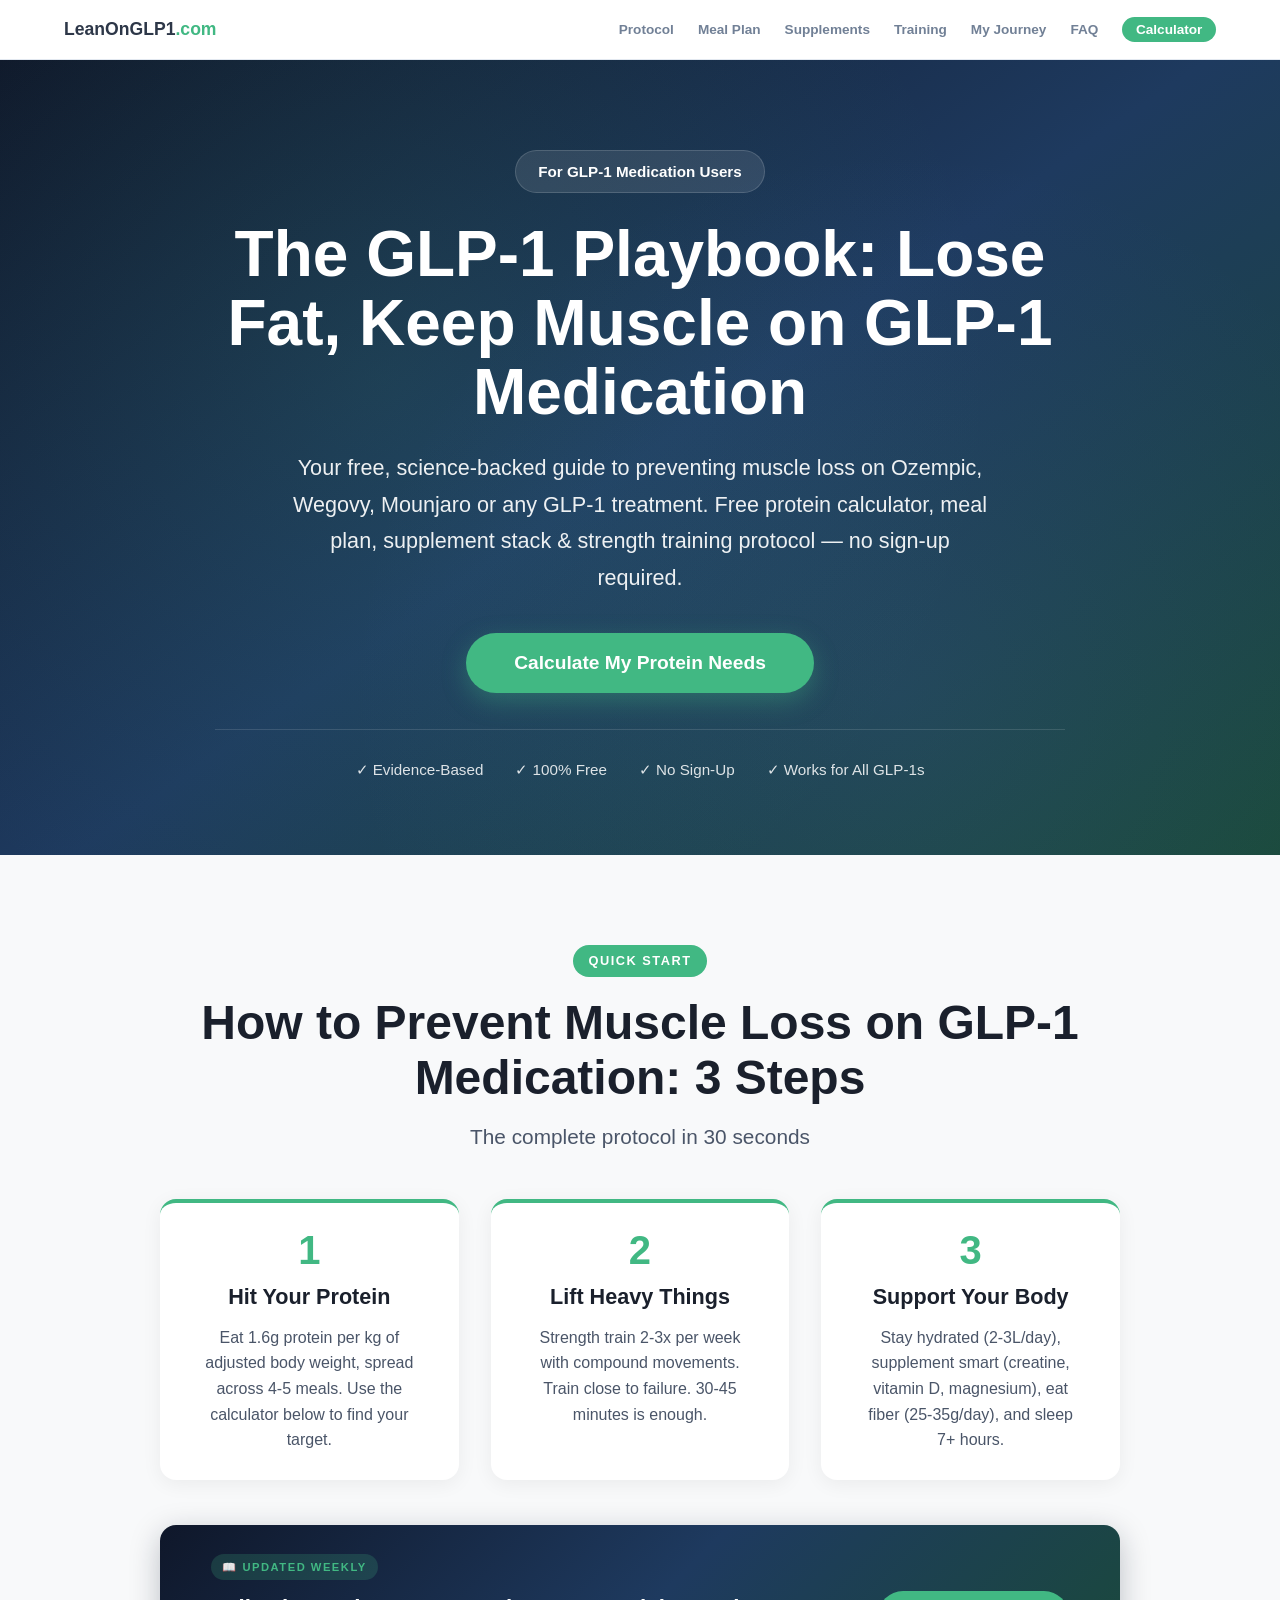
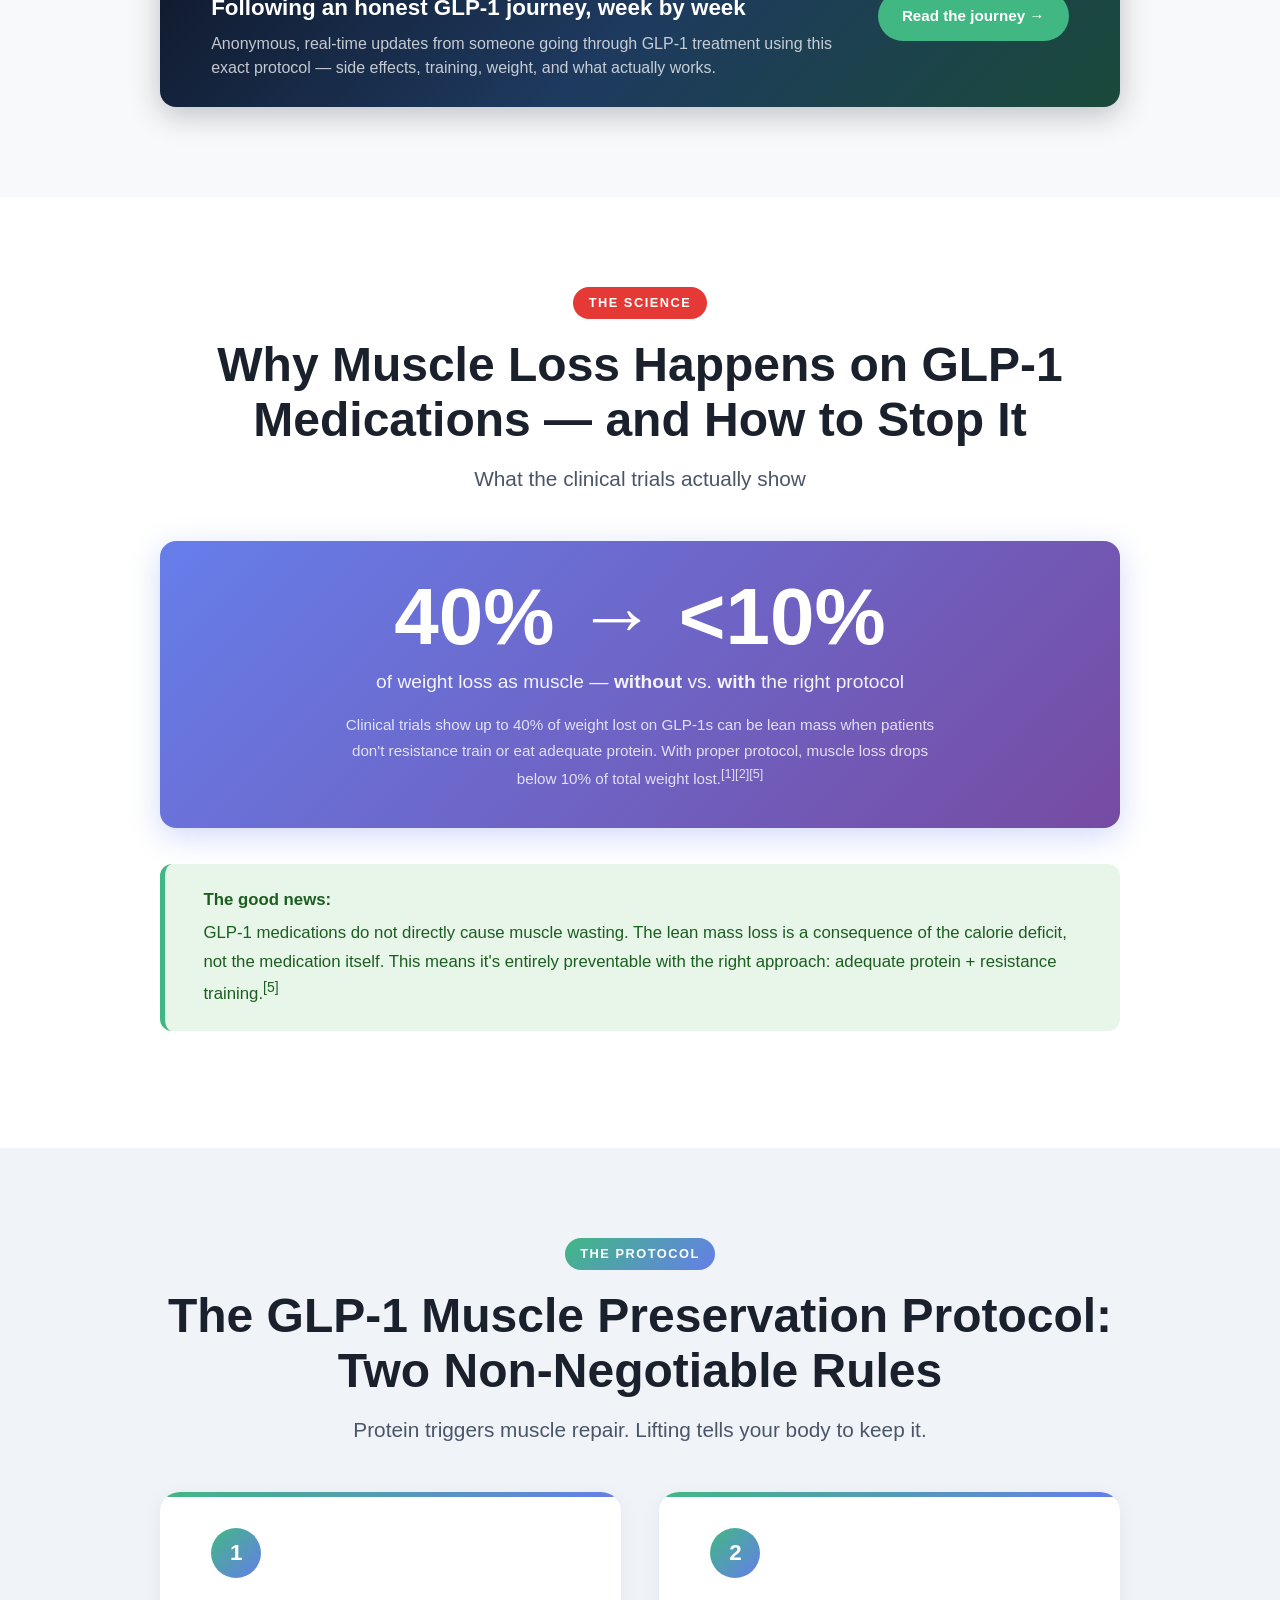
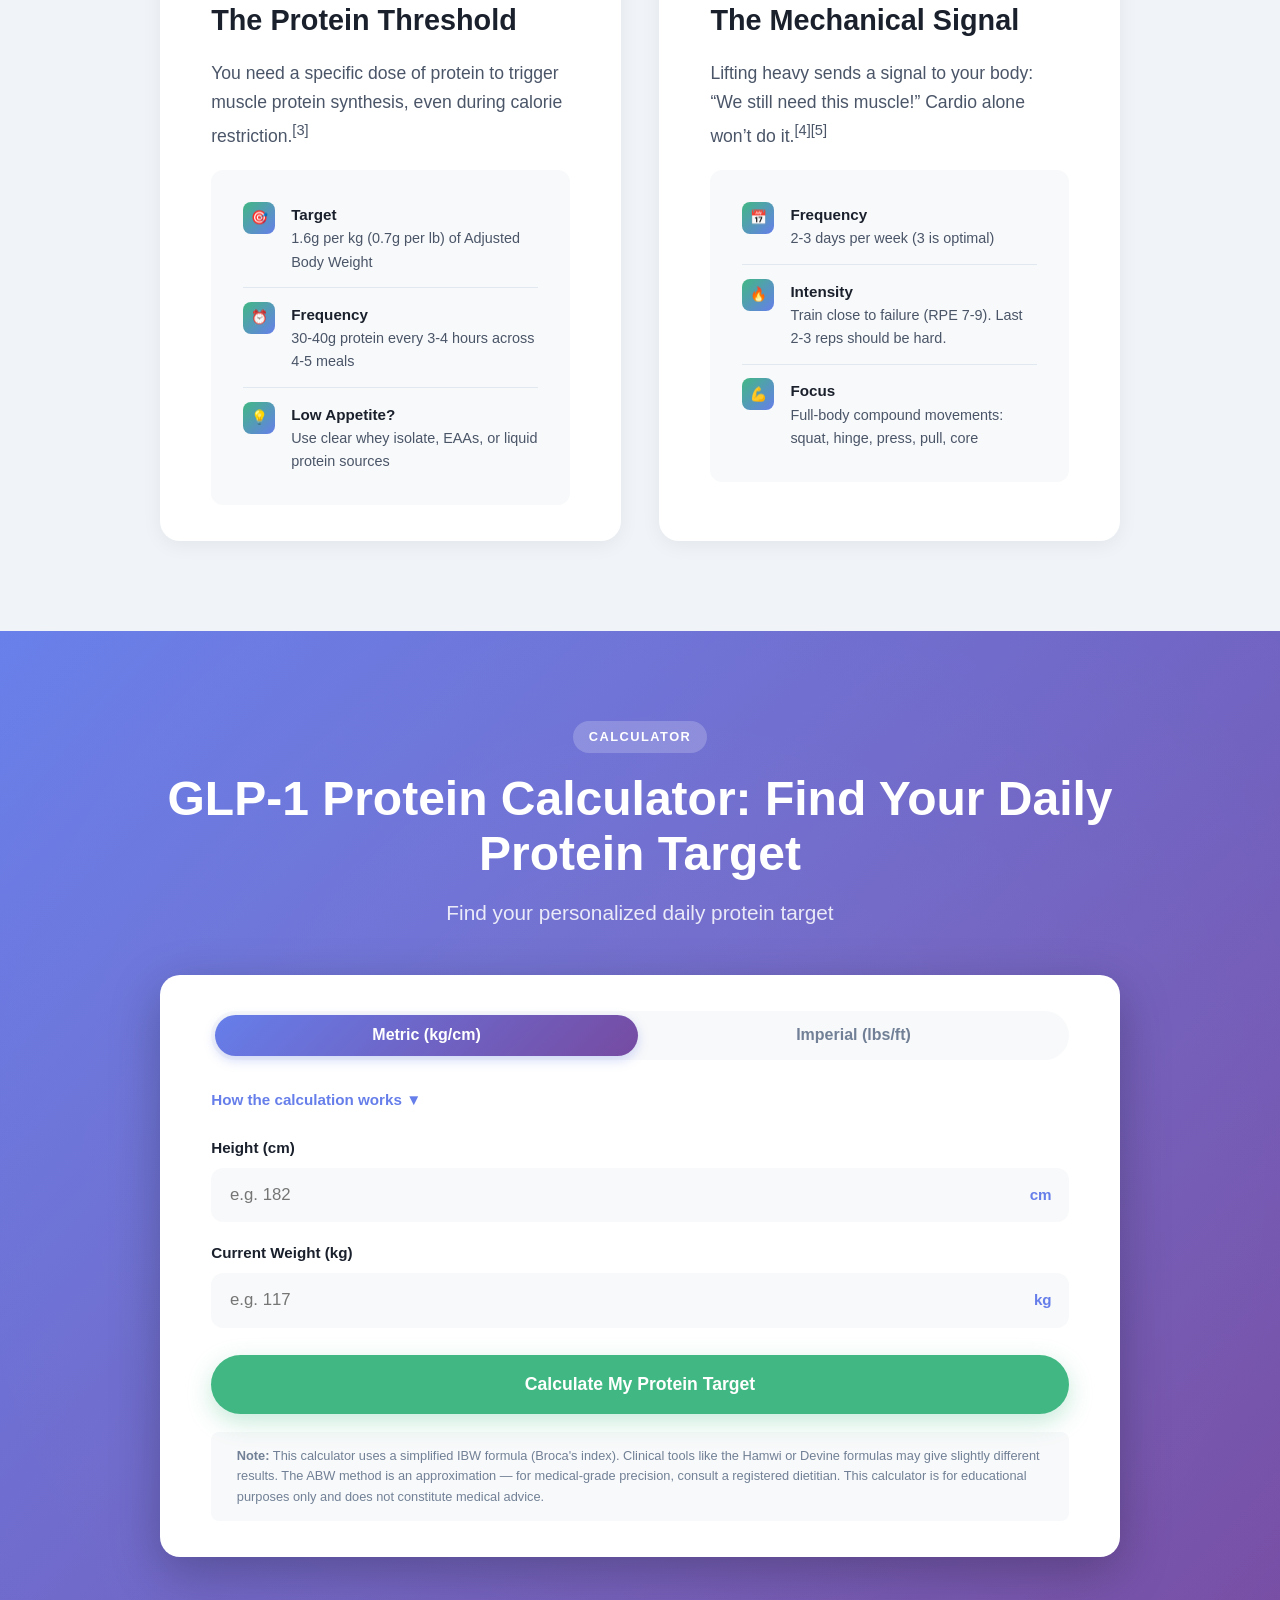
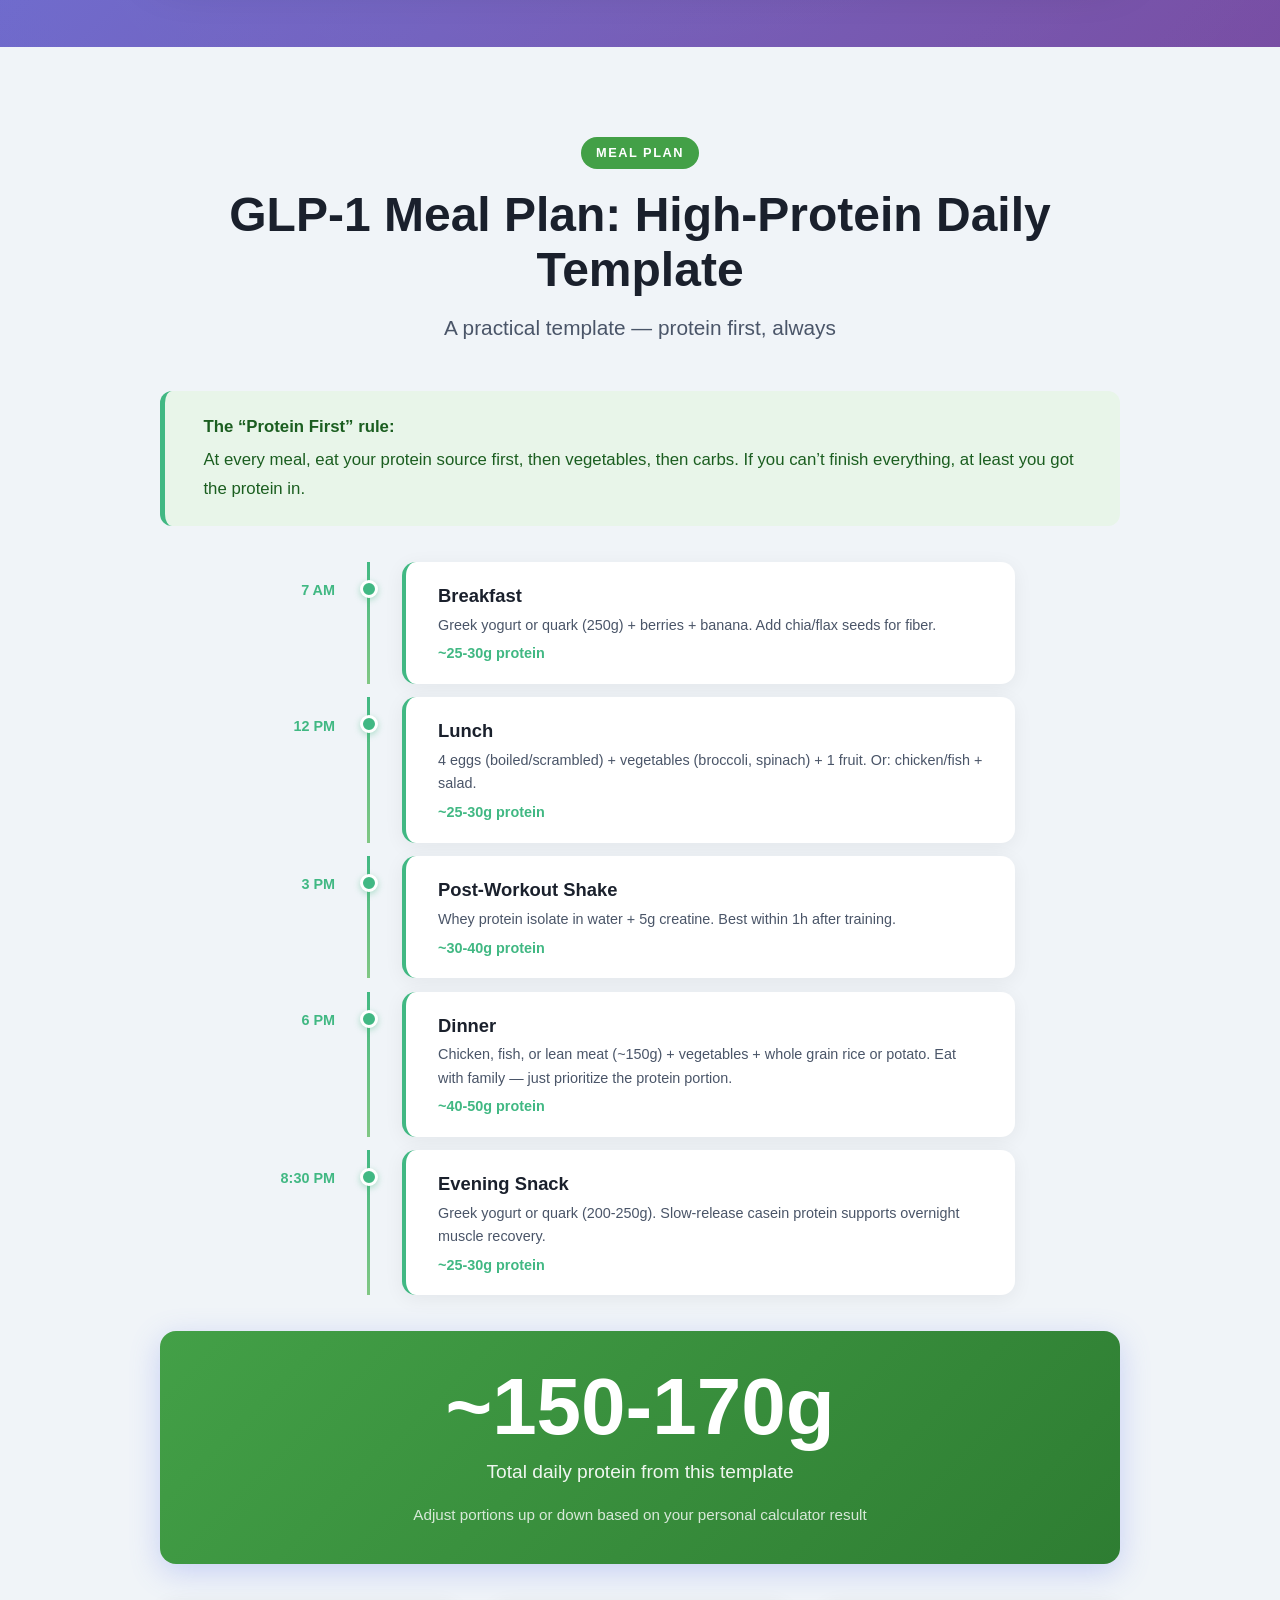
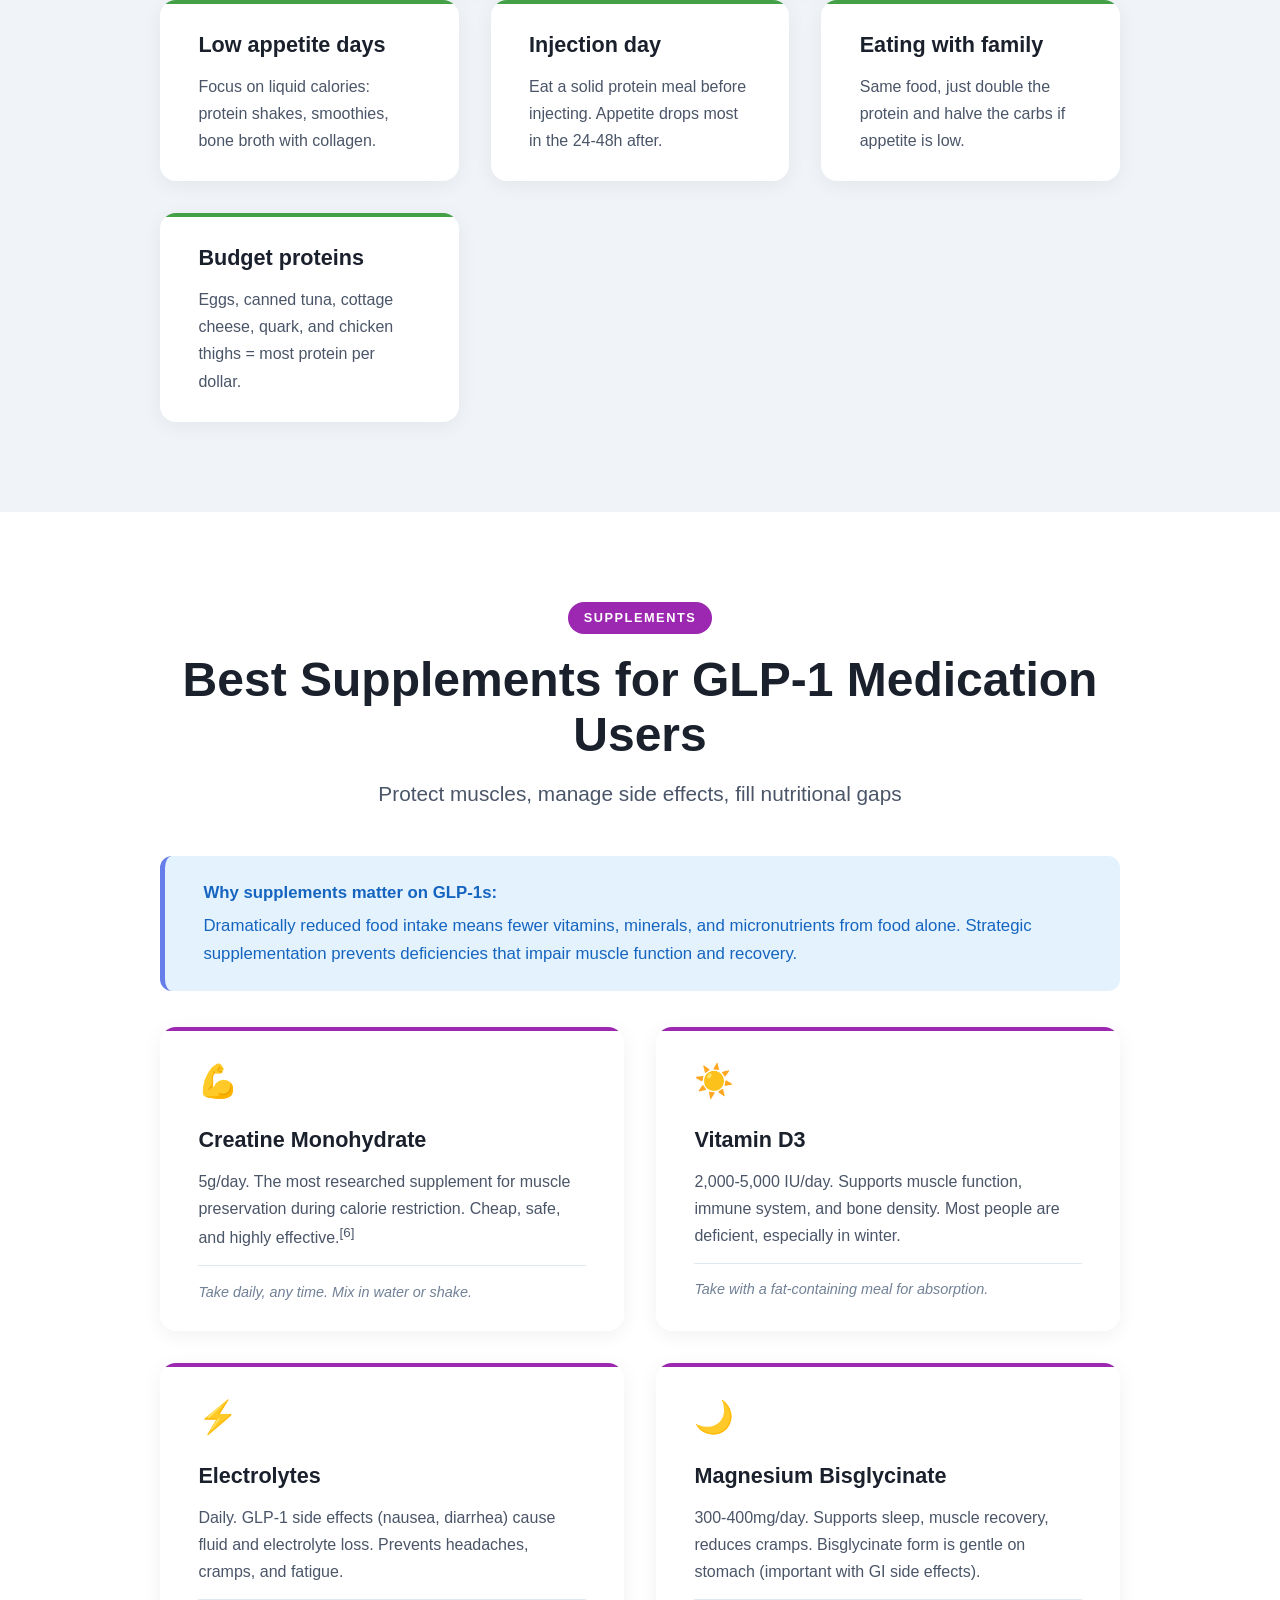
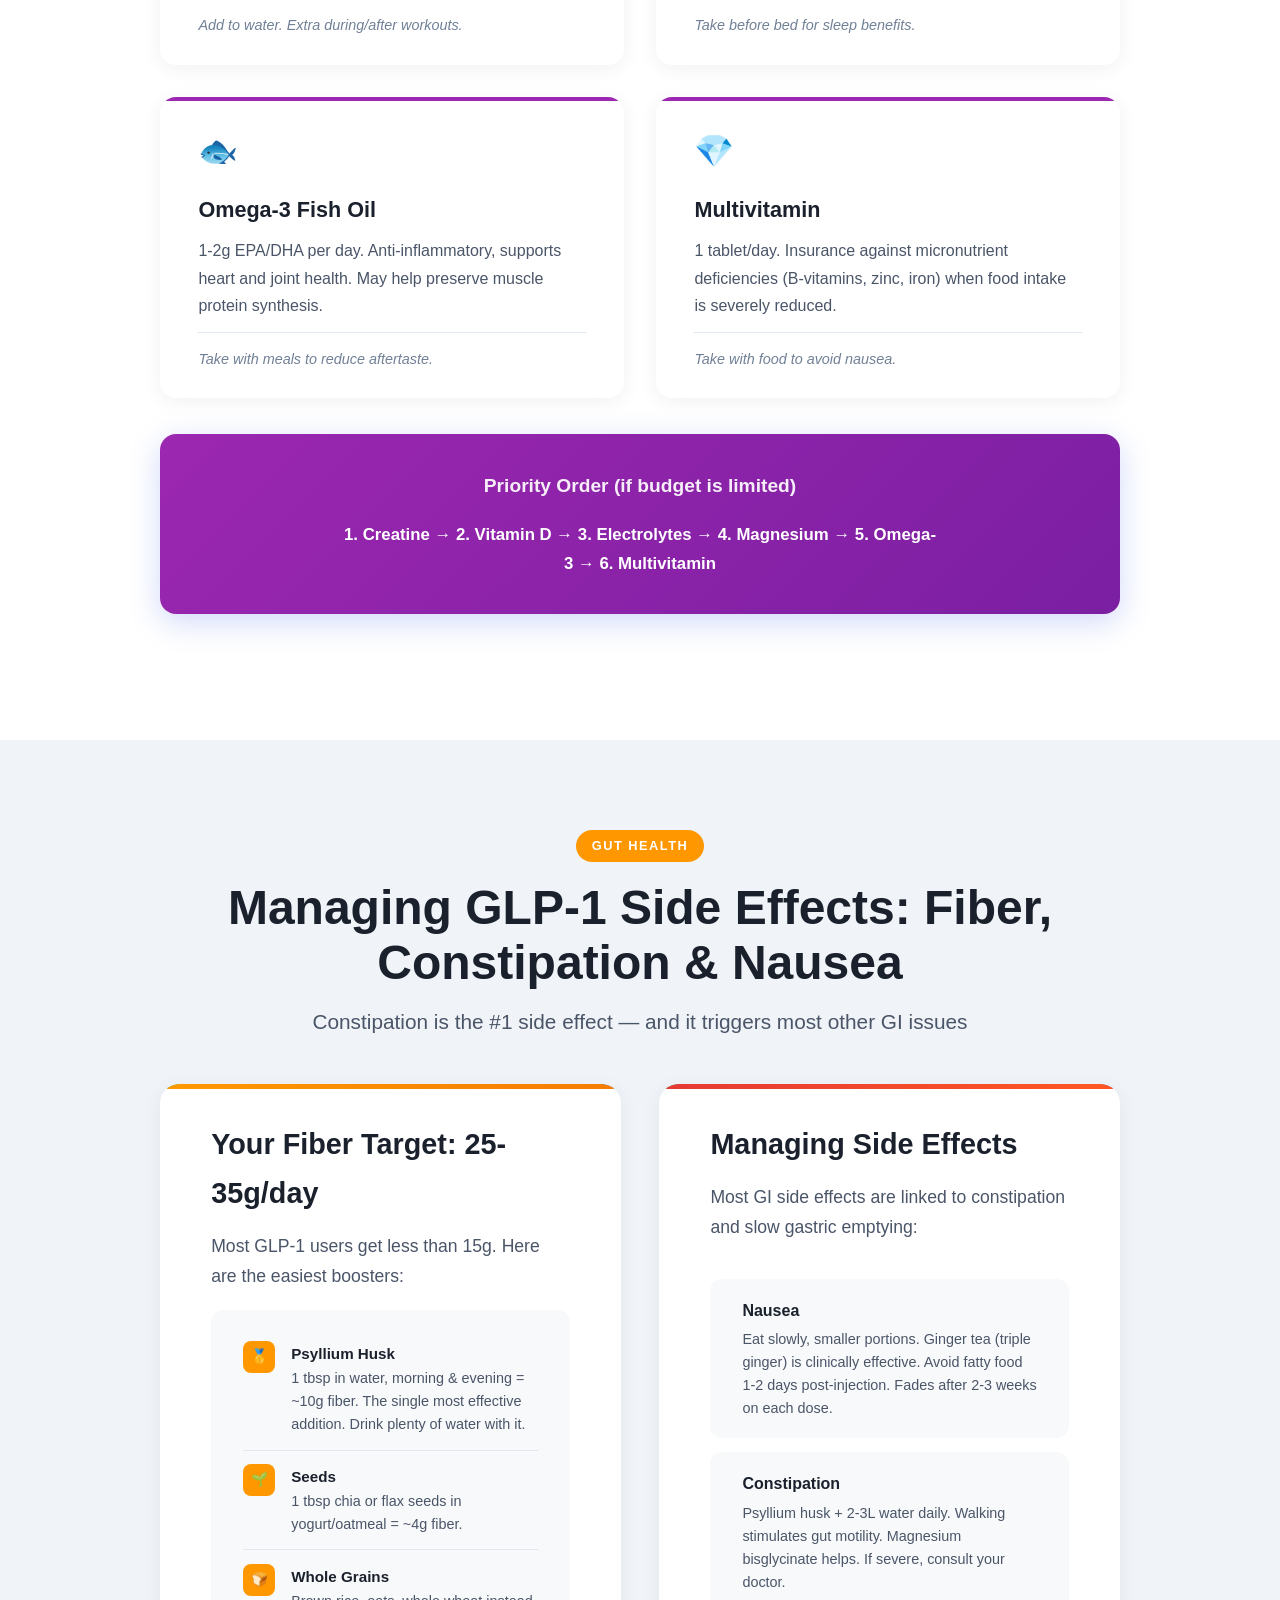
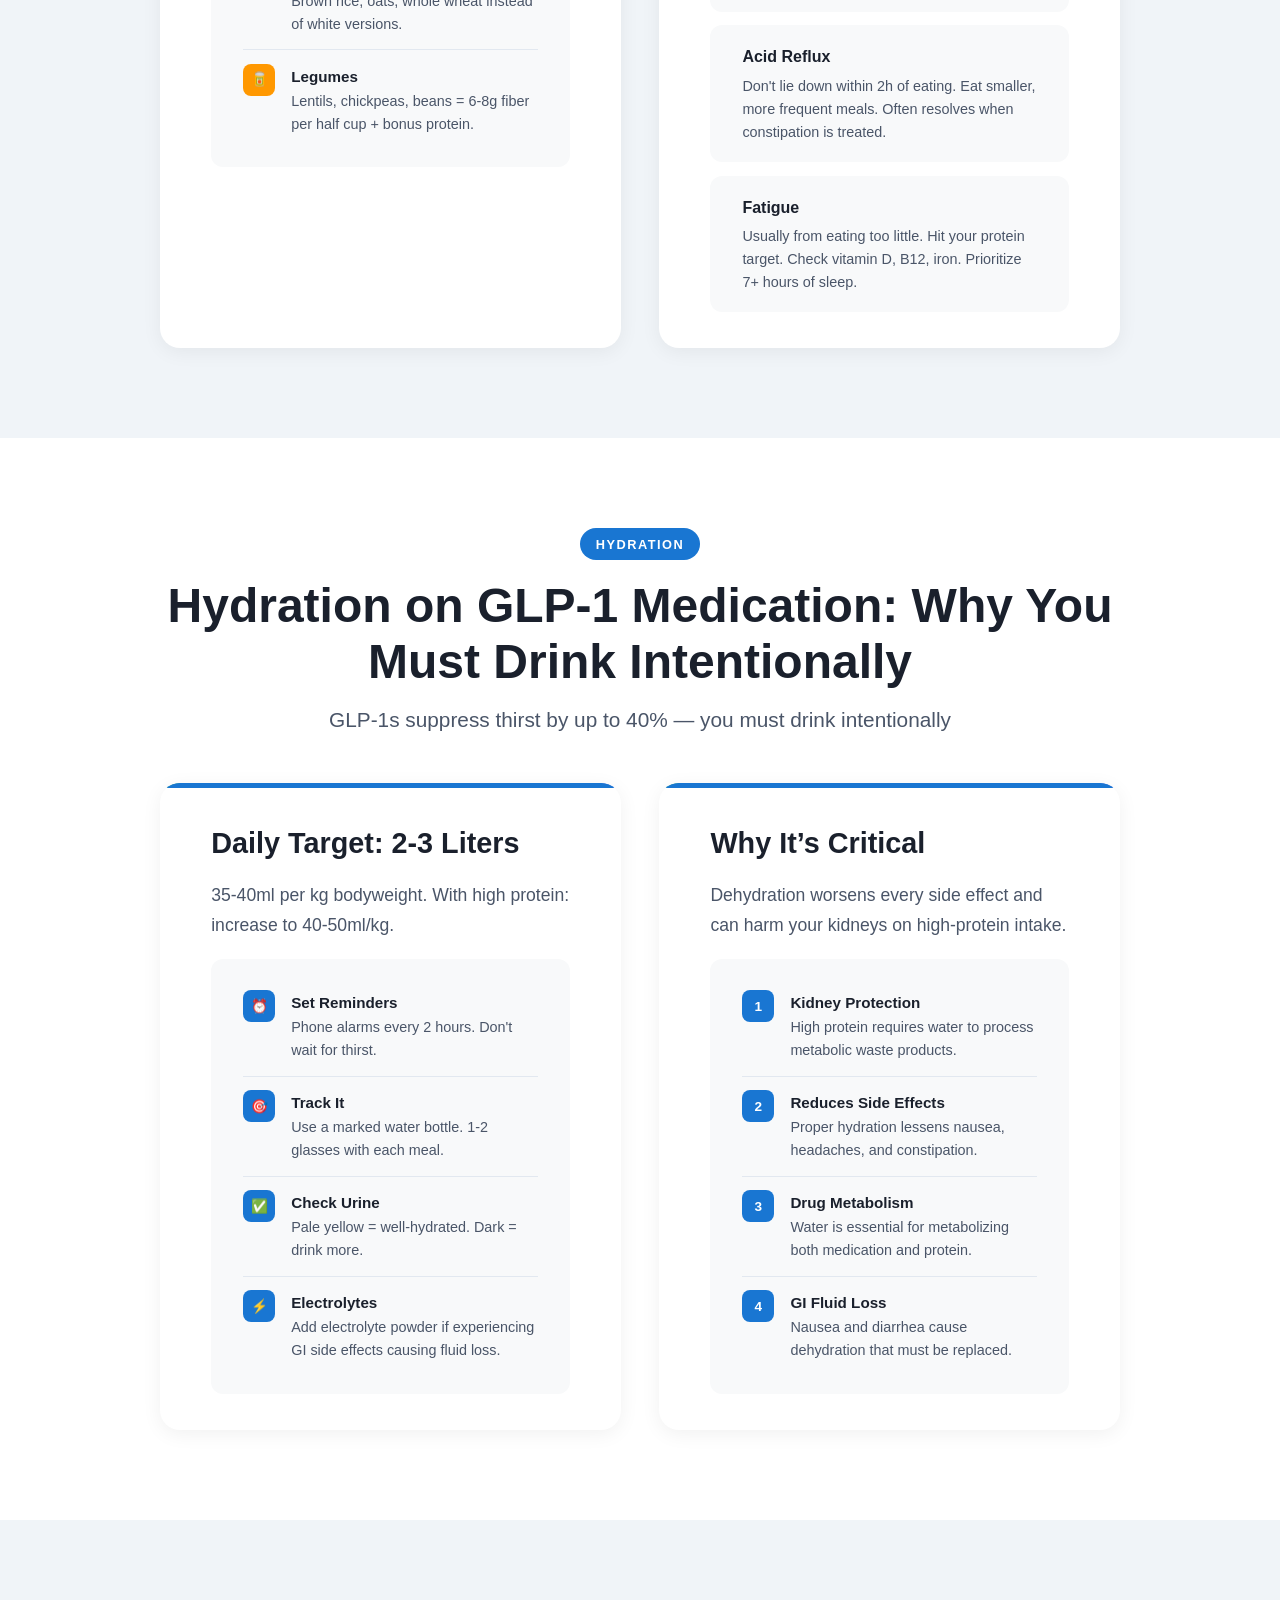
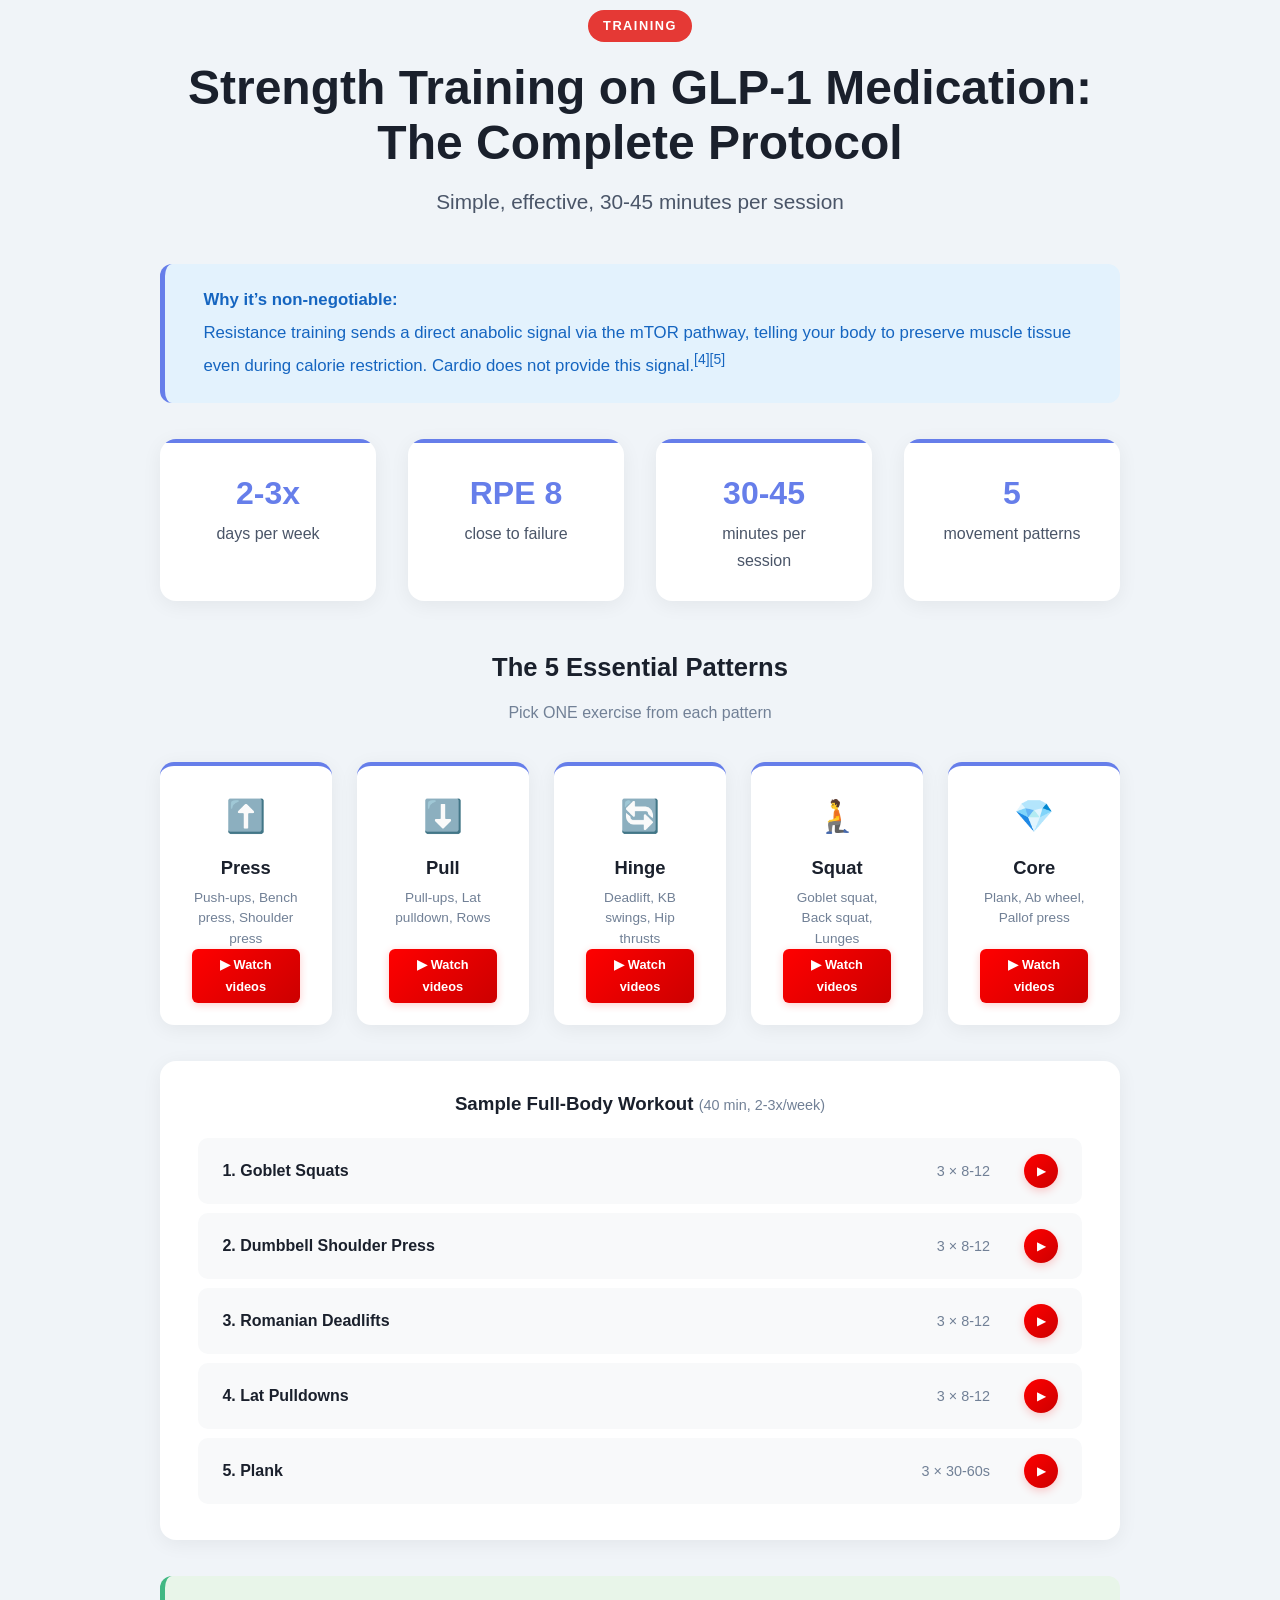
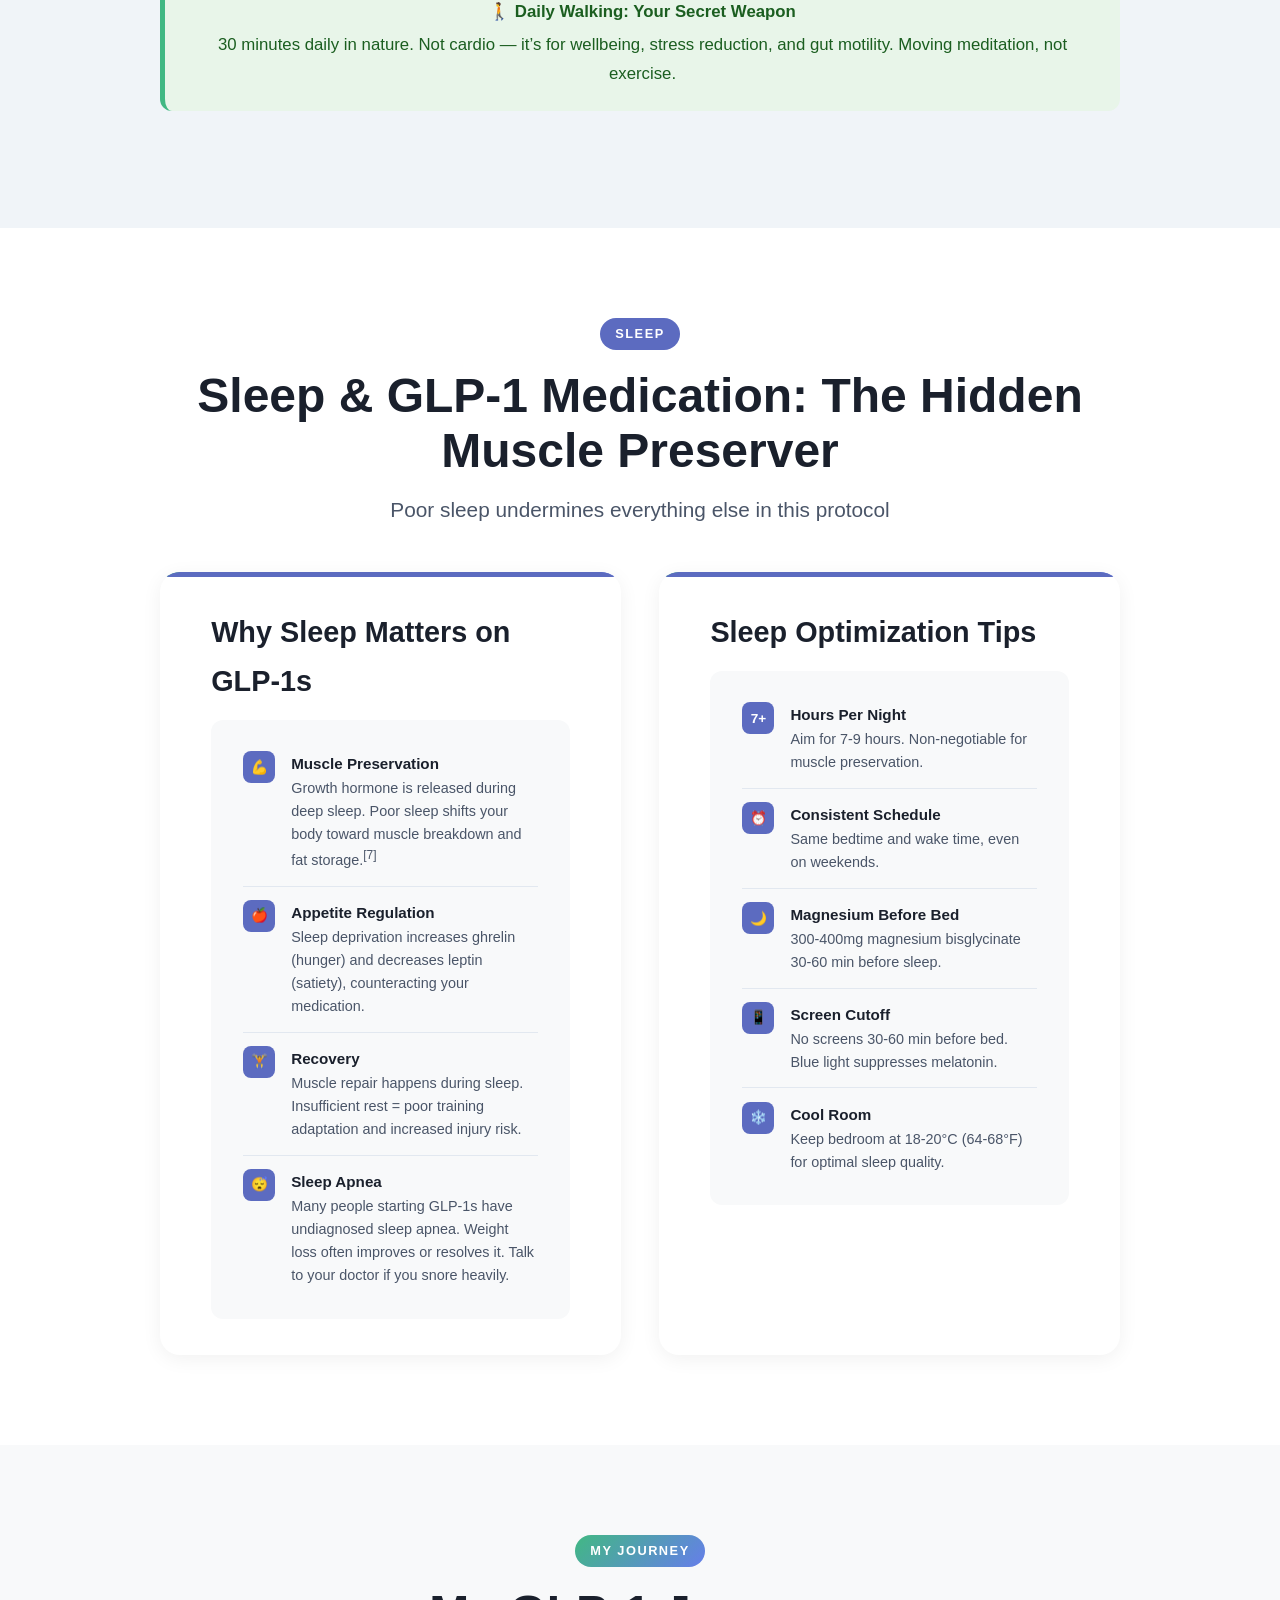
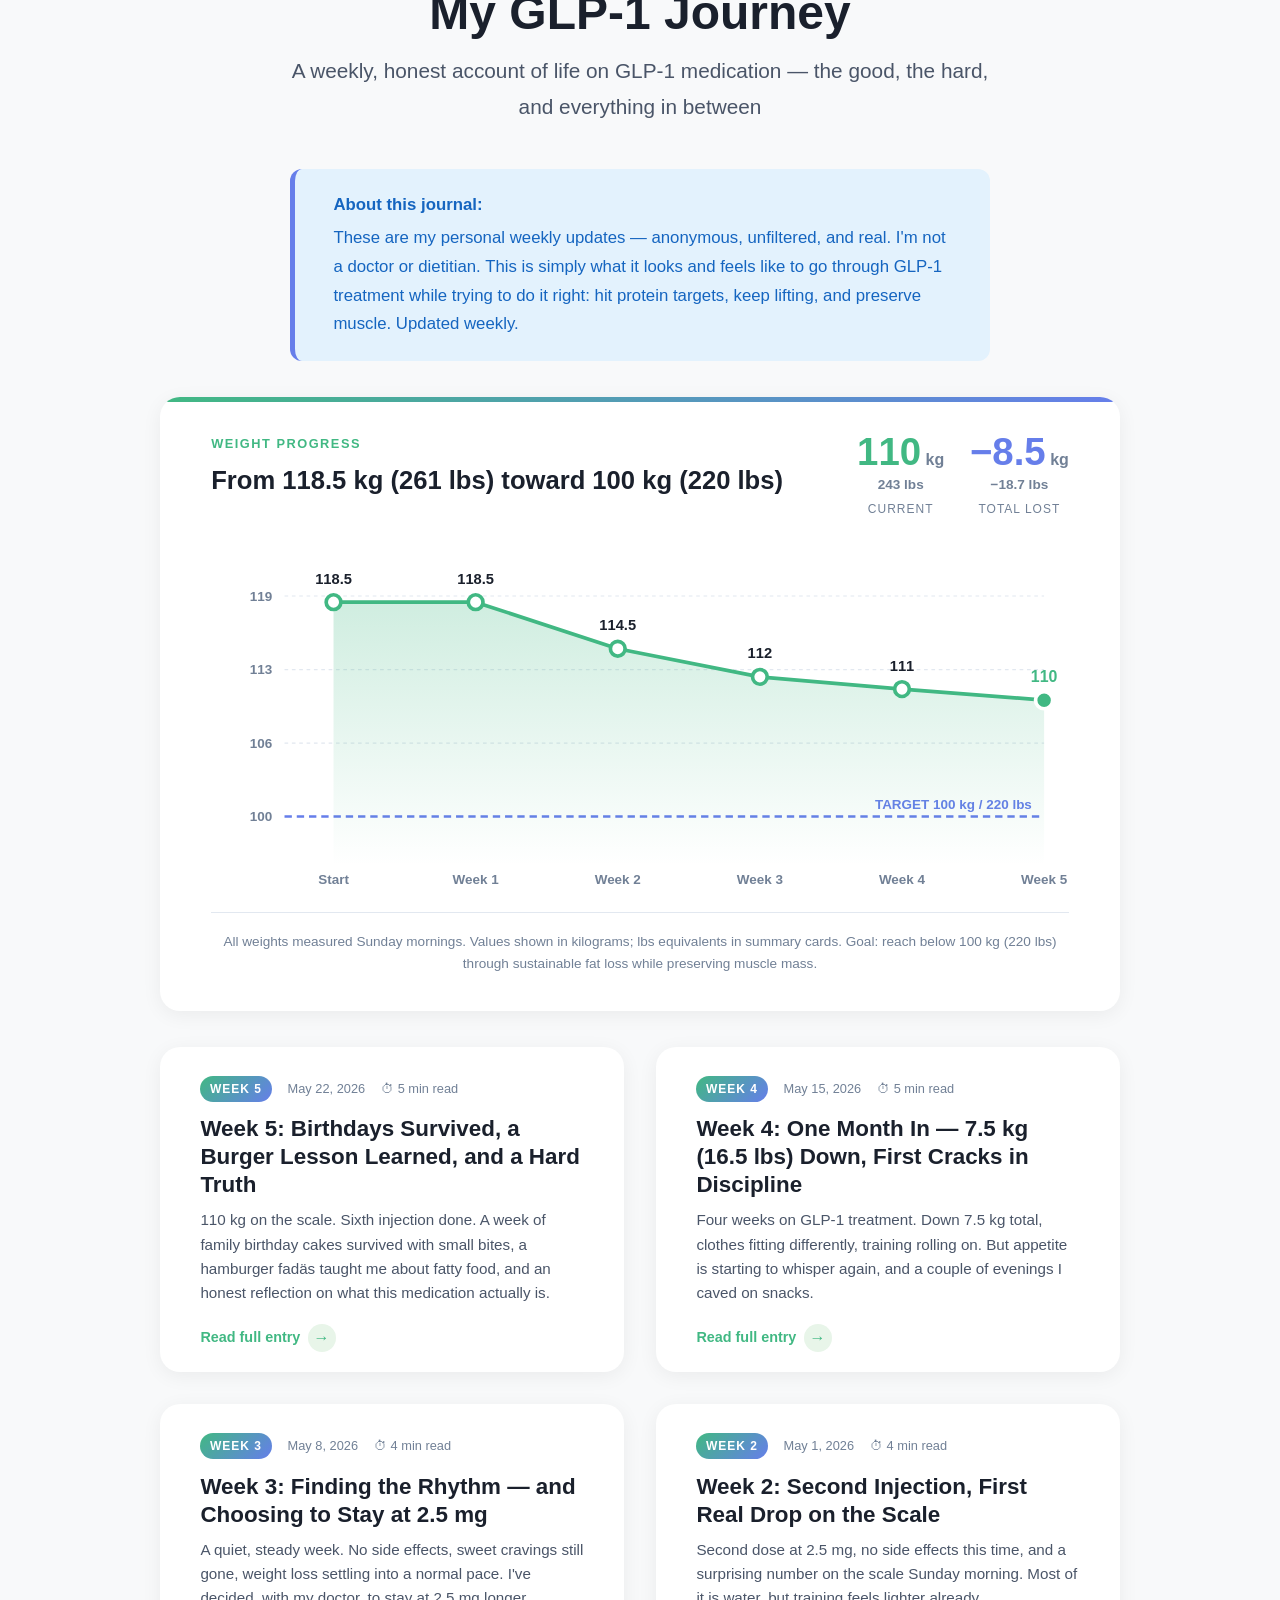
==== commit 893949ef: "Add files via upload" ====
--- a/index.html
+++ b/index.html
@@ -865,13 +865,13 @@
         </div>
         <div style="display:flex;gap:2vw;flex-wrap:wrap;">
           <div style="text-align:center;">
-            <div style="font-size:clamp(1.8rem,4vw,2.4rem);font-weight:800;color:var(--accent);line-height:1;">111<span style="font-size:1rem;font-weight:600;color:var(--text-muted);"> kg</span></div>
-            <div style="font-size:0.85rem;color:var(--text-muted);font-weight:600;margin-top:0.2vh;">245 lbs</div>
+            <div style="font-size:clamp(1.8rem,4vw,2.4rem);font-weight:800;color:var(--accent);line-height:1;">110<span style="font-size:1rem;font-weight:600;color:var(--text-muted);"> kg</span></div>
+            <div style="font-size:0.85rem;color:var(--text-muted);font-weight:600;margin-top:0.2vh;">243 lbs</div>
             <div style="font-size:0.75rem;color:var(--text-muted);text-transform:uppercase;letter-spacing:1px;margin-top:0.3vh;">Current</div>
           </div>
           <div style="text-align:center;">
-            <div style="font-size:clamp(1.8rem,4vw,2.4rem);font-weight:800;color:var(--purple);line-height:1;">&minus;7.5<span style="font-size:1rem;font-weight:600;color:var(--text-muted);"> kg</span></div>
-            <div style="font-size:0.85rem;color:var(--text-muted);font-weight:600;margin-top:0.2vh;">&minus;16.5 lbs</div>
+            <div style="font-size:clamp(1.8rem,4vw,2.4rem);font-weight:800;color:var(--purple);line-height:1;">&minus;8.5<span style="font-size:1rem;font-weight:600;color:var(--text-muted);"> kg</span></div>
+            <div style="font-size:0.85rem;color:var(--text-muted);font-weight:600;margin-top:0.2vh;">&minus;18.7 lbs</div>
             <div style="font-size:0.75rem;color:var(--text-muted);text-transform:uppercase;letter-spacing:1px;margin-top:0.3vh;">Total lost</div>
           </div>
         </div>
@@ -906,41 +906,46 @@
           </g>
 
           <!-- Filled area under line -->
-          <path d="M 100,40 L 245,40 L 390,79 L 535,103 L 680,113 L 680,260 L 100,260 Z" fill="url(#weightFillGrad)"/>
+          <path d="M 100,45 L 216,45 L 332,83 L 448,106 L 564,116 L 680,125 L 680,260 L 100,260 Z" fill="url(#weightFillGrad)"/>
 
           <!-- Main weight line -->
-          <path d="M 100,40 L 245,40 L 390,79 L 535,103 L 680,113" fill="none" stroke="#41b883" stroke-width="3" stroke-linecap="round" stroke-linejoin="round"/>
+          <path d="M 100,45 L 216,45 L 332,83 L 448,106 L 564,116 L 680,125" fill="none" stroke="#41b883" stroke-width="3" stroke-linecap="round" stroke-linejoin="round"/>
 
           <!-- Data points with values -->
           <g>
             <!-- Week 0: 118.5 kg (start) -->
-            <circle cx="100" cy="40" r="6" fill="#ffffff" stroke="#41b883" stroke-width="3"/>
-            <text x="100" y="25" text-anchor="middle" font-size="12" font-weight="700" fill="#1a202c" font-family="-apple-system, BlinkMacSystemFont, Segoe UI, Roboto, sans-serif">118.5</text>
-
-            <!-- Week 1: 118.5 kg (no real measurement) -->
-            <circle cx="245" cy="40" r="6" fill="#ffffff" stroke="#41b883" stroke-width="3"/>
-            <text x="245" y="25" text-anchor="middle" font-size="12" font-weight="700" fill="#1a202c" font-family="-apple-system, BlinkMacSystemFont, Segoe UI, Roboto, sans-serif">118.5</text>
-
-            <!-- Week 2: 114.5 kg (-4) -->
-            <circle cx="390" cy="79" r="6" fill="#ffffff" stroke="#41b883" stroke-width="3"/>
-            <text x="390" y="64" text-anchor="middle" font-size="12" font-weight="700" fill="#1a202c" font-family="-apple-system, BlinkMacSystemFont, Segoe UI, Roboto, sans-serif">114.5</text>
-
-            <!-- Week 3: 112 kg (-2.5) -->
-            <circle cx="535" cy="103" r="6" fill="#ffffff" stroke="#41b883" stroke-width="3"/>
-            <text x="535" y="88" text-anchor="middle" font-size="12" font-weight="700" fill="#1a202c" font-family="-apple-system, BlinkMacSystemFont, Segoe UI, Roboto, sans-serif">112</text>
-
-            <!-- Week 4: 111 kg (-1) -->
-            <circle cx="680" cy="113" r="7" fill="#41b883" stroke="#ffffff" stroke-width="3"/>
-            <text x="680" y="98" text-anchor="middle" font-size="13" font-weight="800" fill="#41b883" font-family="-apple-system, BlinkMacSystemFont, Segoe UI, Roboto, sans-serif">111</text>
+            <circle cx="100" cy="45" r="6" fill="#ffffff" stroke="#41b883" stroke-width="3"/>
+            <text x="100" y="30" text-anchor="middle" font-size="12" font-weight="700" fill="#1a202c" font-family="-apple-system, BlinkMacSystemFont, Segoe UI, Roboto, sans-serif">118.5</text>
+
+            <!-- Week 1: 118.5 kg -->
+            <circle cx="216" cy="45" r="6" fill="#ffffff" stroke="#41b883" stroke-width="3"/>
+            <text x="216" y="30" text-anchor="middle" font-size="12" font-weight="700" fill="#1a202c" font-family="-apple-system, BlinkMacSystemFont, Segoe UI, Roboto, sans-serif">118.5</text>
+
+            <!-- Week 2: 114.5 kg -->
+            <circle cx="332" cy="83" r="6" fill="#ffffff" stroke="#41b883" stroke-width="3"/>
+            <text x="332" y="68" text-anchor="middle" font-size="12" font-weight="700" fill="#1a202c" font-family="-apple-system, BlinkMacSystemFont, Segoe UI, Roboto, sans-serif">114.5</text>
+
+            <!-- Week 3: 112 kg -->
+            <circle cx="448" cy="106" r="6" fill="#ffffff" stroke="#41b883" stroke-width="3"/>
+            <text x="448" y="91" text-anchor="middle" font-size="12" font-weight="700" fill="#1a202c" font-family="-apple-system, BlinkMacSystemFont, Segoe UI, Roboto, sans-serif">112</text>
+
+            <!-- Week 4: 111 kg -->
+            <circle cx="564" cy="116" r="6" fill="#ffffff" stroke="#41b883" stroke-width="3"/>
+            <text x="564" y="101" text-anchor="middle" font-size="12" font-weight="700" fill="#1a202c" font-family="-apple-system, BlinkMacSystemFont, Segoe UI, Roboto, sans-serif">111</text>
+
+            <!-- Week 5: 110 kg (newest) -->
+            <circle cx="680" cy="125" r="7" fill="#41b883" stroke="#ffffff" stroke-width="3"/>
+            <text x="680" y="110" text-anchor="middle" font-size="13" font-weight="800" fill="#41b883" font-family="-apple-system, BlinkMacSystemFont, Segoe UI, Roboto, sans-serif">110</text>
           </g>
 
           <!-- X-axis labels -->
           <g font-size="11" fill="#718096" font-family="-apple-system, BlinkMacSystemFont, Segoe UI, Roboto, sans-serif" font-weight="600">
             <text x="100" y="275" text-anchor="middle">Start</text>
-            <text x="245" y="275" text-anchor="middle">Week 1</text>
-            <text x="390" y="275" text-anchor="middle">Week 2</text>
-            <text x="535" y="275" text-anchor="middle">Week 3</text>
-            <text x="680" y="275" text-anchor="middle">Week 4</text>
+            <text x="216" y="275" text-anchor="middle">Week 1</text>
+            <text x="332" y="275" text-anchor="middle">Week 2</text>
+            <text x="448" y="275" text-anchor="middle">Week 3</text>
+            <text x="564" y="275" text-anchor="middle">Week 4</text>
+            <text x="680" y="275" text-anchor="middle">Week 5</text>
           </g>
         </svg>
       </div>
@@ -953,7 +958,24 @@
 
     <div class="blog-grid">
 
-      <!-- Week 4 - Most recent -->
+      <!-- Week 5 - Most recent -->
+      <a href="/journey/week-5/" class="blog-card" style="text-decoration:none;color:inherit;display:block;">
+        <div class="blog-card-header">
+          <div class="blog-meta">
+            <span class="blog-tag">Week 5</span>
+            <span class="blog-date">May 22, 2026</span>
+            <span class="blog-readtime">&#x23F1; 5 min read</span>
+          </div>
+          <h3 class="blog-title">Week 5: Birthdays Survived, a Burger Lesson Learned, and a Hard Truth</h3>
+          <p class="blog-excerpt">110 kg on the scale. Sixth injection done. A week of family birthday cakes survived with small bites, a hamburger fadäs taught me about fatty food, and an honest reflection on what this medication actually is.</p>
+          <div class="blog-expand-btn">
+            Read full entry
+            <span class="blog-expand-icon">&rarr;</span>
+          </div>
+        </div>
+      </a>
+
+      <!-- Week 4 -->
       <a href="/journey/week-4/" class="blog-card" style="text-decoration:none;color:inherit;display:block;">
         <div class="blog-card-header">
           <div class="blog-meta">
@@ -1043,10 +1065,10 @@
         <div class="blog-card-header">
           <div class="blog-meta">
             <span class="blog-tag" style="background:#aaa;">Coming Next</span>
-            <span class="blog-date">Week 5</span>
-          </div>
-          <h3 class="blog-title" style="color:var(--text-muted);">Week 5 &mdash; Stomach Injection Results</h3>
-          <p class="blog-excerpt" style="color:var(--text-muted);">First week of stomach injection. Watching whether appetite stays controlled. Updated weekly.</p>
+            <span class="blog-date">Week 6</span>
+          </div>
+          <h3 class="blog-title" style="color:var(--text-muted);">Week 6 &mdash; Halfway Through Month Two</h3>
+          <p class="blog-excerpt" style="color:var(--text-muted);">Halfway point of my chosen 12-week stretch at 2.5 mg. Time to assess and decide what month two looks like. Updated weekly.</p>
         </div>
       </div>
 
@@ -1147,6 +1169,116 @@
 document.getElementById('heightCm').addEventListener('keypress',function(e){if(e.key==='Enter')document.getElementById('weightKg').focus();});
 document.getElementById('weightKg').addEventListener('keypress',function(e){if(e.key==='Enter')calcProtein();});
 window.addEventListener('scroll',function(){var nav=document.getElementById('nav');if(window.scrollY>100)nav.classList.add('scrolled');else nav.classList.remove('scrolled');});
+
+/* ==================== GOOGLE ANALYTICS EVENT TRACKING ==================== */
+
+/* Hero CTA - Calculate My Protein Needs button */
+document.querySelector('.hero-cta').addEventListener('click', function() {
+  gtag('event', 'click_hero_cta', {
+    'event_category': 'engagement',
+    'event_label': 'Calculate My Protein Needs (hero)'
+  });
+});
+
+/* Nav Calculator button - track when people use the nav CTA */
+document.querySelector('.nav-cta').addEventListener('click', function() {
+  gtag('event', 'click_nav_cta', {
+    'event_category': 'engagement',
+    'event_label': 'Calculator (nav)'
+  });
+});
+
+/* Track actual calculator usage (button click on calculate) */
+var origCalcProtein = calcProtein;
+calcProtein = function() {
+  var unit = currentUnit;
+  var h = unit === 'metric' ? document.getElementById('heightCm').value : (document.getElementById('heightFt').value || '') + 'ft' + (document.getElementById('heightIn').value || '0') + 'in';
+  var w = unit === 'metric' ? document.getElementById('weightKg').value : document.getElementById('weightLbs').value;
+  if (h && w) {
+    gtag('event', 'calculator_used', {
+      'event_category': 'engagement',
+      'event_label': 'unit_' + unit
+    });
+  }
+  origCalcProtein();
+};
+
+/* Track journey card clicks */
+document.querySelectorAll('.blog-card[href]').forEach(function(card) {
+  card.addEventListener('click', function() {
+    var title = this.querySelector('.blog-title');
+    var tag = this.querySelector('.blog-tag');
+    gtag('event', 'journey_click', {
+      'event_category': 'engagement',
+      'event_label': tag ? tag.textContent : (title ? title.textContent : 'unknown')
+    });
+  });
+});
+
+/* Track BMAC (donation) clicks */
+document.querySelectorAll('a[href*="buymeacoffee.com"]').forEach(function(link) {
+  link.addEventListener('click', function() {
+    gtag('event', 'bmac_click', {
+      'event_category': 'conversion',
+      'event_label': 'Buy Me a Protein Shake'
+    });
+  });
+});
+
+/* Track external links (YouTube tutorials, references, etc) */
+document.querySelectorAll('a[target="_blank"]').forEach(function(link) {
+  link.addEventListener('click', function() {
+    var url = this.href;
+    var category = 'external_link';
+    if (url.indexOf('youtube.com') > -1) category = 'youtube_video';
+    else if (url.indexOf('doi.org') > -1 || url.indexOf('pmc.ncbi') > -1) category = 'scientific_reference';
+    gtag('event', 'external_click', {
+      'event_category': category,
+      'event_label': url
+    });
+  });
+});
+
+/* Scroll depth tracking - fires at 25%, 50%, 75%, 100% */
+var scrollMarks = {25: false, 50: false, 75: false, 100: false};
+window.addEventListener('scroll', function() {
+  var scrollPct = Math.round((window.scrollY + window.innerHeight) / document.body.scrollHeight * 100);
+  [25, 50, 75, 100].forEach(function(mark) {
+    if (scrollPct >= mark && !scrollMarks[mark]) {
+      scrollMarks[mark] = true;
+      gtag('event', 'scroll_depth', {
+        'event_category': 'engagement',
+        'event_label': mark + '%',
+        'value': mark
+      });
+    }
+  });
+});
+
+/* Time on page - fires at 30s, 1min, 3min, 5min */
+var timeMarks = [30, 60, 180, 300];
+timeMarks.forEach(function(seconds) {
+  setTimeout(function() {
+    gtag('event', 'time_on_page', {
+      'event_category': 'engagement',
+      'event_label': seconds + 's',
+      'value': seconds
+    });
+  }, seconds * 1000);
+});
+
+/* FAQ engagement - track which questions get opened */
+document.querySelectorAll('.faq-q').forEach(function(faq) {
+  faq.addEventListener('click', function() {
+    var question = this.querySelector('.faq-q-text');
+    if (question && !this.closest('.faq-item').classList.contains('active')) {
+      gtag('event', 'faq_open', {
+        'event_category': 'engagement',
+        'event_label': question.textContent.substring(0, 80)
+      });
+    }
+  });
+});
 </script>
 
 <script type="application/ld+json">
@@ -1156,7 +1288,7 @@
 {"@context":"https://schema.org","@type":"WebApplication","name":"GLP-1 Protein Calculator","url":"https://www.leanonglp1.com/#calculator","description":"Free protein calculator for GLP-1 medication users. Calculates optimal daily protein intake based on Adjusted Body Weight to prevent muscle loss on Ozempic, Wegovy or Mounjaro.","applicationCategory":"HealthApplication","operatingSystem":"Any","offers":{"@type":"Offer","price":"0","priceCurrency":"USD"},"featureList":["Adjusted Body Weight protein calculator","Metric and imperial units","Personalized per-meal protein targets","Sample meal plan","Supplement stack guide","Strength training protocol","Side effect management","Sleep optimization","Weekly GLP-1 journey log"]}
 </script>
 <script type="application/ld+json">
-{"@context":"https://schema.org","@type":"Blog","name":"My GLP-1 Journey","url":"https://www.leanonglp1.com/#journey","description":"Anonymous weekly journal documenting a real GLP-1 treatment experience — side effects, weight loss, training, and nutrition on Mounjaro","blogPost":[{"@type":"BlogPosting","headline":"Week 4: One Month In — 7.5 kg Down, First Cracks in Discipline","datePublished":"2026-05-15","dateModified":"2026-05-15","description":"One month review on GLP-1 treatment at 2.5 mg. Down 7.5 kg total, clothes fitting differently, training schedule held. First signs of returning appetite and a couple of off-protocol evenings — an honest first-month report.","url":"https://www.leanonglp1.com/journey/week-4/","author":{"@type":"Person","name":"Anonymous"},"keywords":"GLP-1 one month results, Mounjaro 4 weeks weight loss, GLP-1 appetite return, low dose GLP-1 long term, GLP-1 discipline mindset"},{"@type":"BlogPosting","headline":"Week 3: Finding the Rhythm — and Choosing to Stay at 2.5 mg","datePublished":"2026-05-08","dateModified":"2026-05-08","description":"Week 3 update on GLP-1 treatment. No side effects, sweet cravings still suppressed, 1 kg down this week. Decision made with doctor to stay at 2.5 mg longer rather than titrate up.","url":"https://www.leanonglp1.com/journey/week-3/","author":{"@type":"Person","name":"Anonymous"},"keywords":"GLP-1 week 3, Mounjaro 2.5 mg dose, GLP-1 titration decision, low dose GLP-1, sustainable weight loss"},{"@type":"BlogPosting","headline":"Week 2: Second Injection, First Real Drop on the Scale","datePublished":"2026-05-01","dateModified":"2026-05-01","description":"Week 2 update on GLP-1 treatment at 2.5 mg. Second injection was uneventful, 4 kg down on the scale (mostly water), strength training going well with bodyweight movements feeling lighter.","url":"https://www.leanonglp1.com/journey/week-2/","author":{"@type":"Person","name":"Anonymous"},"keywords":"GLP-1 week 2, Mounjaro 2.5 mg, GLP-1 weight loss, GLP-1 hydration, tirzepatide diary"},{"@type":"BlogPosting","headline":"Week 1: First Injection, First Side Effects, First Real Test","datePublished":"2026-04-24","dateModified":"2026-04-24","description":"Week 1 report after starting GLP-1 treatment at 2.5 mg. First side effects, appetite suppression, and full protocol adherence with strength training maintained.","url":"https://www.leanonglp1.com/journey/week-1/","author":{"@type":"Person","name":"Anonymous"},"keywords":"GLP-1 week 1, Mounjaro 2.5 mg, first injection side effects, GLP-1 weight loss diary"},{"@type":"BlogPosting","headline":"Before I Start: Why I'm Doing This, and What to Expect","datePublished":"2026-04-08","dateModified":"2026-04-08","description":"An anonymous introduction to a real GLP-1 treatment journey — starting weight, health diagnoses, training background and what to expect in weekly updates.","url":"https://www.leanonglp1.com/journey/week-0/","author":{"@type":"Person","name":"Anonymous"},"keywords":"GLP-1 journey, Mounjaro start, GLP-1 weight loss diary, tirzepatide experience"}]}
+{"@context":"https://schema.org","@type":"Blog","name":"My GLP-1 Journey","url":"https://www.leanonglp1.com/#journey","description":"Anonymous weekly journal documenting a real GLP-1 treatment experience — side effects, weight loss, training, and nutrition on Mounjaro","blogPost":[{"@type":"BlogPosting","headline":"Week 5: Birthdays Survived, a Burger Lesson Learned, and a Hard Truth","datePublished":"2026-05-22","dateModified":"2026-05-22","description":"Week 5 on GLP-1 treatment at 2.5 mg. Down to 110 kg, 8.5 kg total. Navigated a week of birthday cakes successfully, learned a hard lesson about fatty food, and trap bar training is paying off. Plus an honest reflection on what GLP-1 medication actually is.","url":"https://www.leanonglp1.com/journey/week-5/","author":{"@type":"Person","name":"Anonymous"},"keywords":"GLP-1 week 5, Mounjaro 2.5 mg results, GLP-1 birthday eating, GLP-1 fatty food nausea, GLP-1 lifestyle change"},{"@type":"BlogPosting","headline":"Week 4: One Month In — 7.5 kg Down, First Cracks in Discipline","datePublished":"2026-05-15","dateModified":"2026-05-15","description":"One month review on GLP-1 treatment at 2.5 mg. Down 7.5 kg total, clothes fitting differently, training schedule held. First signs of returning appetite and a couple of off-protocol evenings — an honest first-month report.","url":"https://www.leanonglp1.com/journey/week-4/","author":{"@type":"Person","name":"Anonymous"},"keywords":"GLP-1 one month results, Mounjaro 4 weeks weight loss, GLP-1 appetite return, low dose GLP-1 long term, GLP-1 discipline mindset"},{"@type":"BlogPosting","headline":"Week 3: Finding the Rhythm — and Choosing to Stay at 2.5 mg","datePublished":"2026-05-08","dateModified":"2026-05-08","description":"Week 3 update on GLP-1 treatment. No side effects, sweet cravings still suppressed, 1 kg down this week. Decision made with doctor to stay at 2.5 mg longer rather than titrate up.","url":"https://www.leanonglp1.com/journey/week-3/","author":{"@type":"Person","name":"Anonymous"},"keywords":"GLP-1 week 3, Mounjaro 2.5 mg dose, GLP-1 titration decision, low dose GLP-1, sustainable weight loss"},{"@type":"BlogPosting","headline":"Week 2: Second Injection, First Real Drop on the Scale","datePublished":"2026-05-01","dateModified":"2026-05-01","description":"Week 2 update on GLP-1 treatment at 2.5 mg. Second injection was uneventful, 4 kg down on the scale (mostly water), strength training going well with bodyweight movements feeling lighter.","url":"https://www.leanonglp1.com/journey/week-2/","author":{"@type":"Person","name":"Anonymous"},"keywords":"GLP-1 week 2, Mounjaro 2.5 mg, GLP-1 weight loss, GLP-1 hydration, tirzepatide diary"},{"@type":"BlogPosting","headline":"Week 1: First Injection, First Side Effects, First Real Test","datePublished":"2026-04-24","dateModified":"2026-04-24","description":"Week 1 report after starting GLP-1 treatment at 2.5 mg. First side effects, appetite suppression, and full protocol adherence with strength training maintained.","url":"https://www.leanonglp1.com/journey/week-1/","author":{"@type":"Person","name":"Anonymous"},"keywords":"GLP-1 week 1, Mounjaro 2.5 mg, first injection side effects, GLP-1 weight loss diary"},{"@type":"BlogPosting","headline":"Before I Start: Why I'm Doing This, and What to Expect","datePublished":"2026-04-08","dateModified":"2026-04-08","description":"An anonymous introduction to a real GLP-1 treatment journey — starting weight, health diagnoses, training background and what to expect in weekly updates.","url":"https://www.leanonglp1.com/journey/week-0/","author":{"@type":"Person","name":"Anonymous"},"keywords":"GLP-1 journey, Mounjaro start, GLP-1 weight loss diary, tirzepatide experience"}]}
 </script>
 <script type="application/ld+json">
 {"@context":"https://schema.org","@type":"FAQPage","mainEntity":[{"@type":"Question","name":"Why do I need more protein on GLP-1 medications like Ozempic or Mounjaro?","acceptedAnswer":{"@type":"Answer","text":"GLP-1 medications create a significant calorie deficit, which causes the body to break down muscle for energy. Without adequate protein (1.6g/kg of adjusted body weight) and resistance training, up to 40% of weight lost can be lean muscle mass. With the right protocol, muscle loss drops below 10% of total weight lost."}},{"@type":"Question","name":"How much protein should I eat on GLP-1 medication?","acceptedAnswer":{"@type":"Answer","text":"The evidence-based target is 1.6g of protein per kg of Adjusted Body Weight (ABW) per day, spread across 4-5 meals of 30-40g each. Use the free GLP-1 protein calculator on this page to find your personal target."}},{"@type":"Question","name":"Can too much protein damage my kidneys on GLP-1 medication?","acceptedAnswer":{"@type":"Answer","text":"For healthy individuals, no. Decades of research show 1.6g/kg of body weight is safe. The concern originated from studies on people with existing kidney disease. Stay well-hydrated with 2-3 liters of water daily to support kidney function on a high-protein diet."}},{"@type":"Question","name":"Do I really need to lift weights while on GLP-1 medication?","acceptedAnswer":{"@type":"Answer","text":"Yes. Resistance training sends a direct signal via the mTOR pathway telling your body to preserve muscle even during calorie restriction. Cardio does not provide this signal. Minimum 2-3 sessions per week with compound movements trained close to failure."}},{"@type":"Question","name":"What supplements should I take on GLP-1 medication?","acceptedAnswer":{"@type":"Answer","text":"The priority order is: 1) Creatine monohydrate 5g/day, 2) Vitamin D3 2000-5000 IU/day, 3) Electrolytes daily, 4) Magnesium bisglycinate 300-400mg before bed, 5) Omega-3 fish oil 1-2g EPA/DHA, 6) Multivitamin. Reduced food intake on GLP-1s makes supplementation important to prevent nutritional deficiencies."}},{"@type":"Question","name":"How do I hit my protein target when I have no appetite on GLP-1 medication?","acceptedAnswer":{"@type":"Answer","text":"Eat protein first at every meal before anything else. Use liquid protein sources on low-appetite days (clear whey isolate, Greek yogurt smoothies). Front-load protein intake before your injection day when appetite is best. Track protein intake for 2 weeks to understand your actual intake versus your target."}},{"@type":"Question","name":"What is Adjusted Body Weight and why is it used in the GLP-1 protein calculator?","acceptedAnswer":{"@type":"Answer","text":"Adjusted Body Weight (ABW) accounts for the fact that fat tissue requires less protein than muscle. Using total body weight would set an unrealistically high protein target. ABW = Ideal Body Weight + 0.25 × (Current Weight − Ideal Body Weight). This gives a practical, achievable target based on lean mass plus a portion of excess weight."}}]}
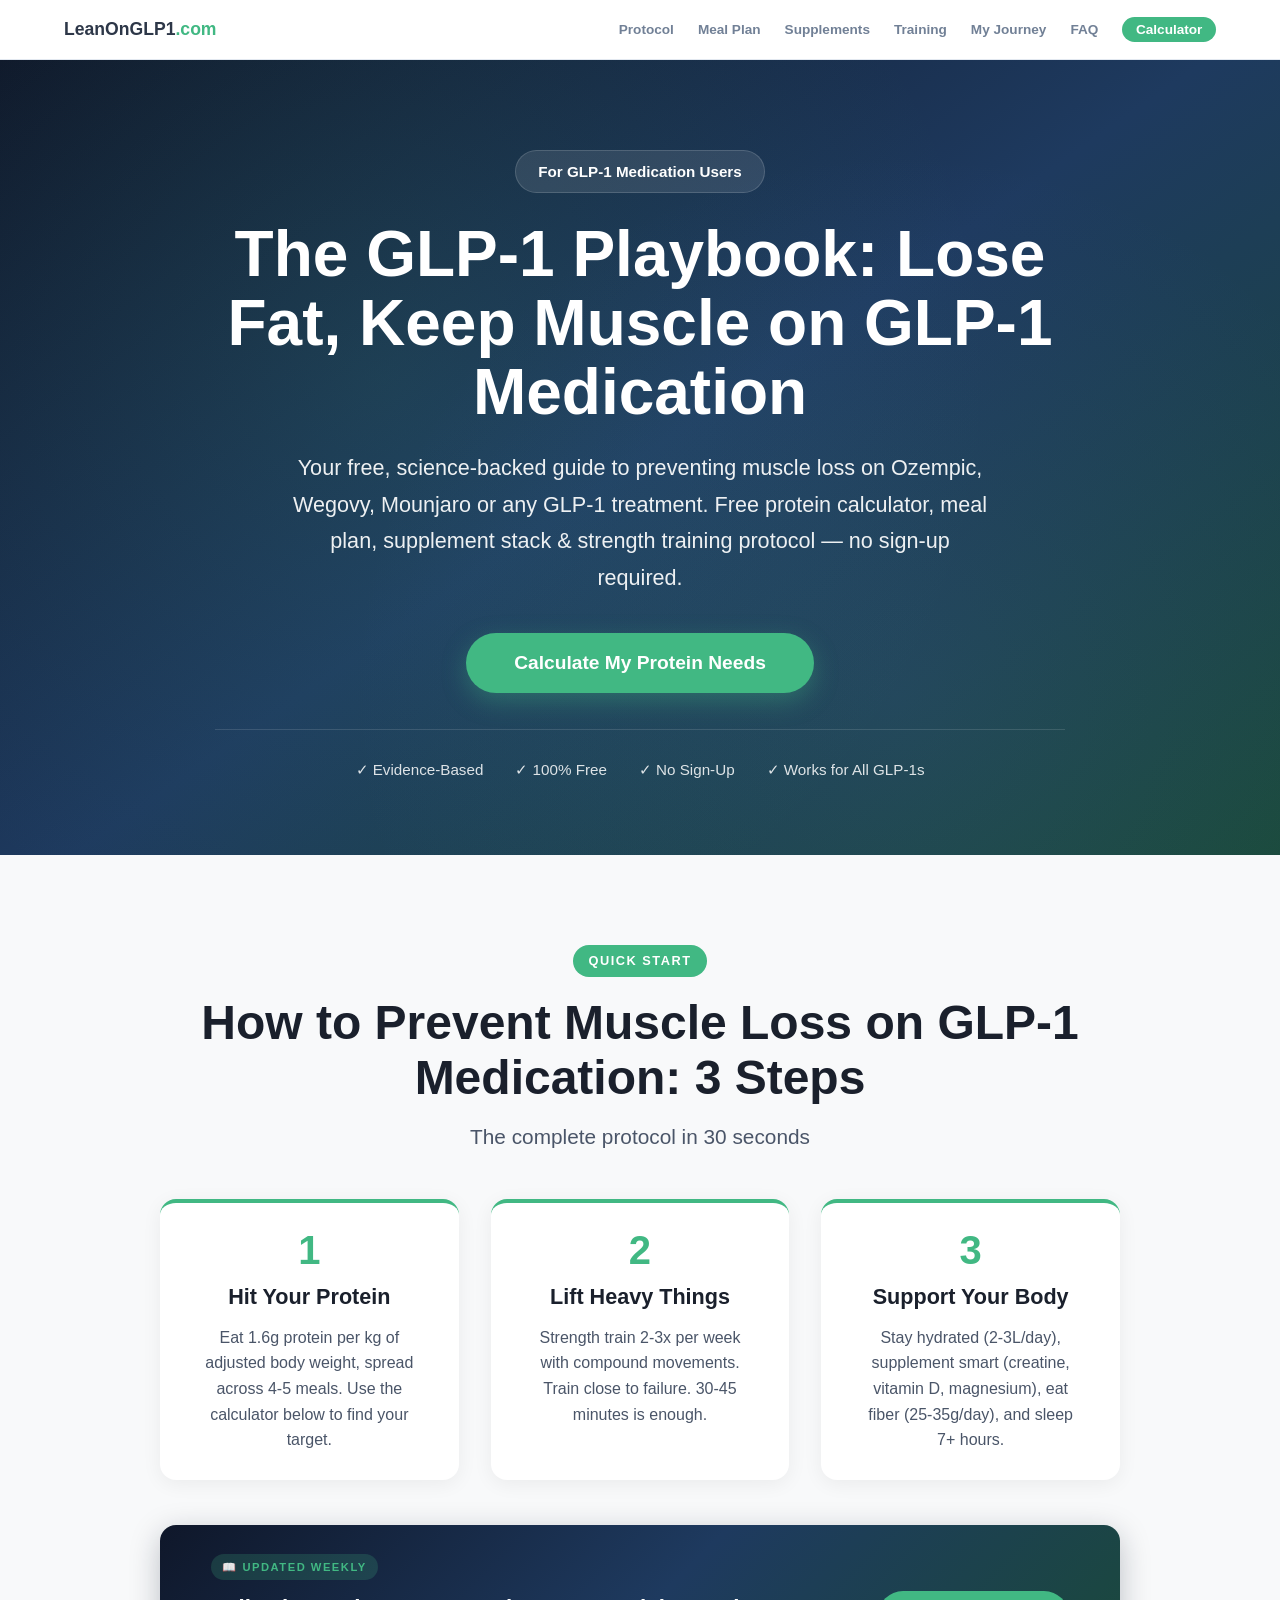
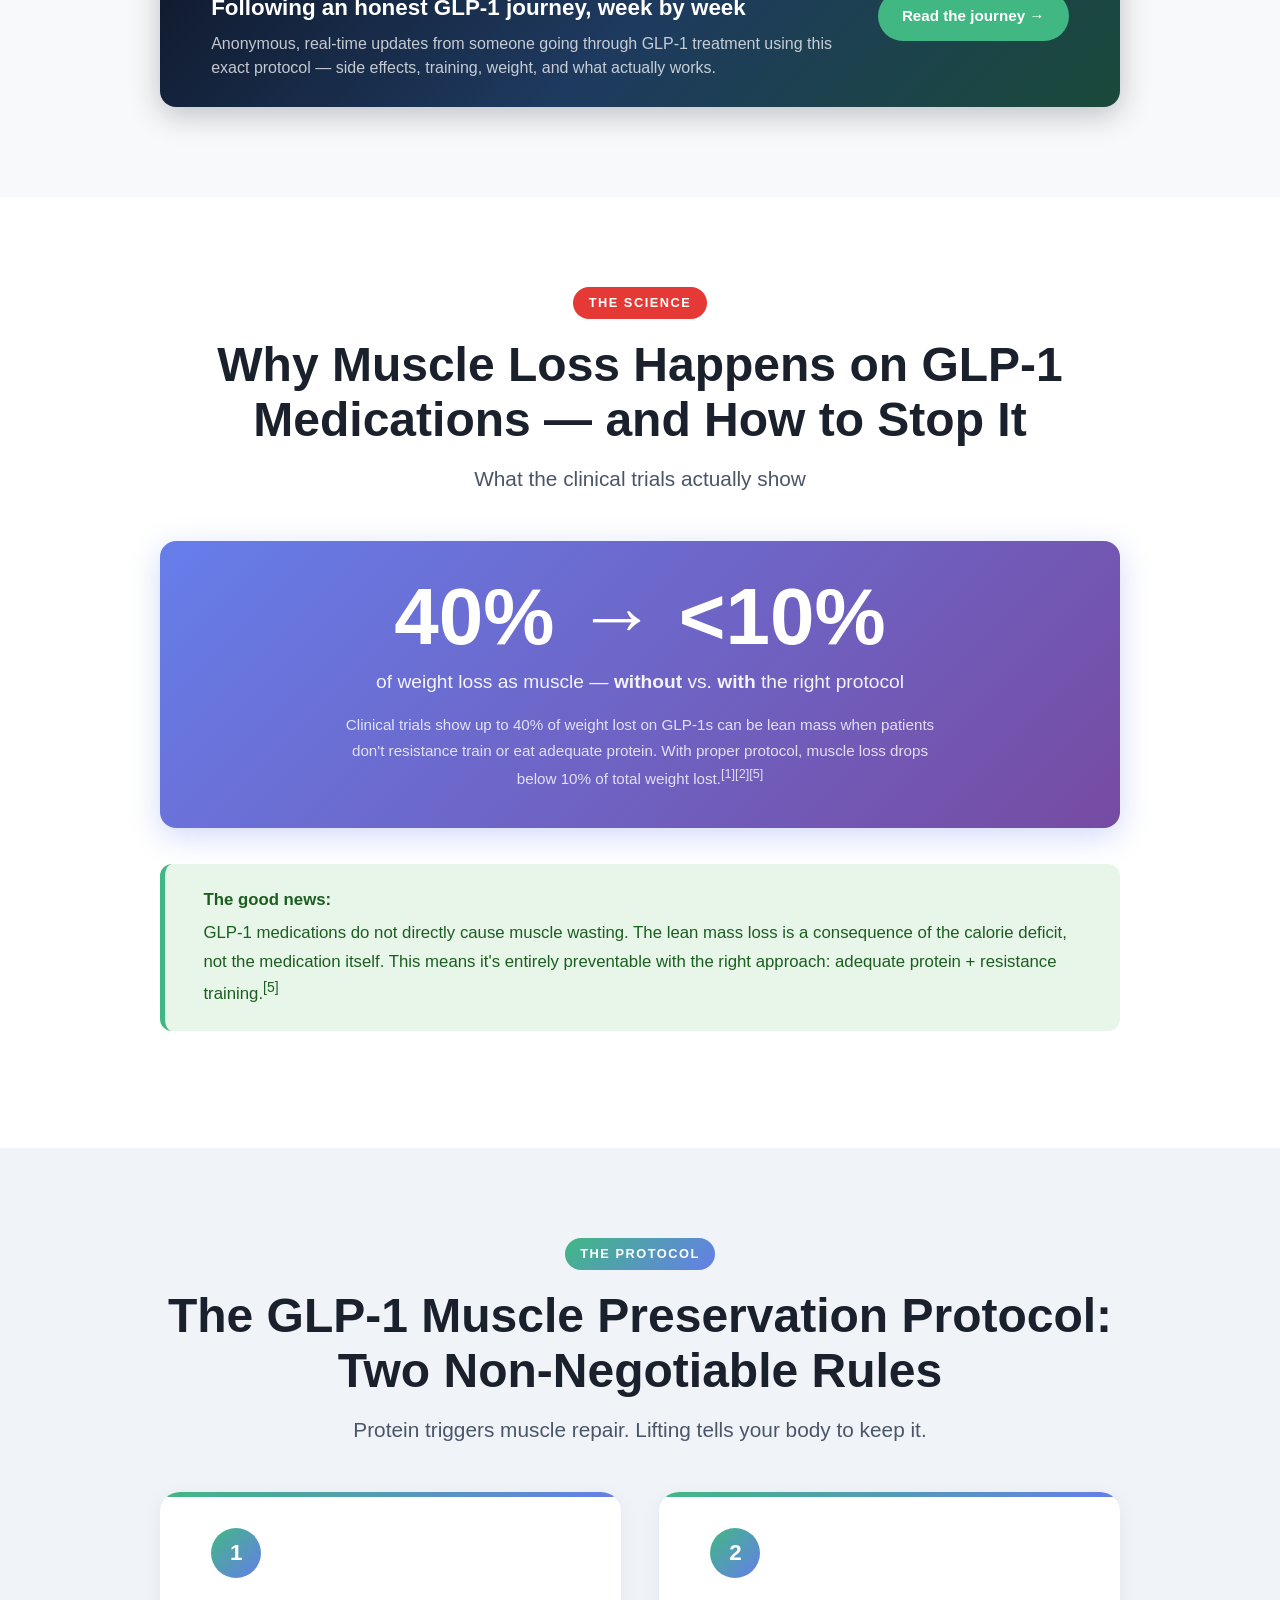
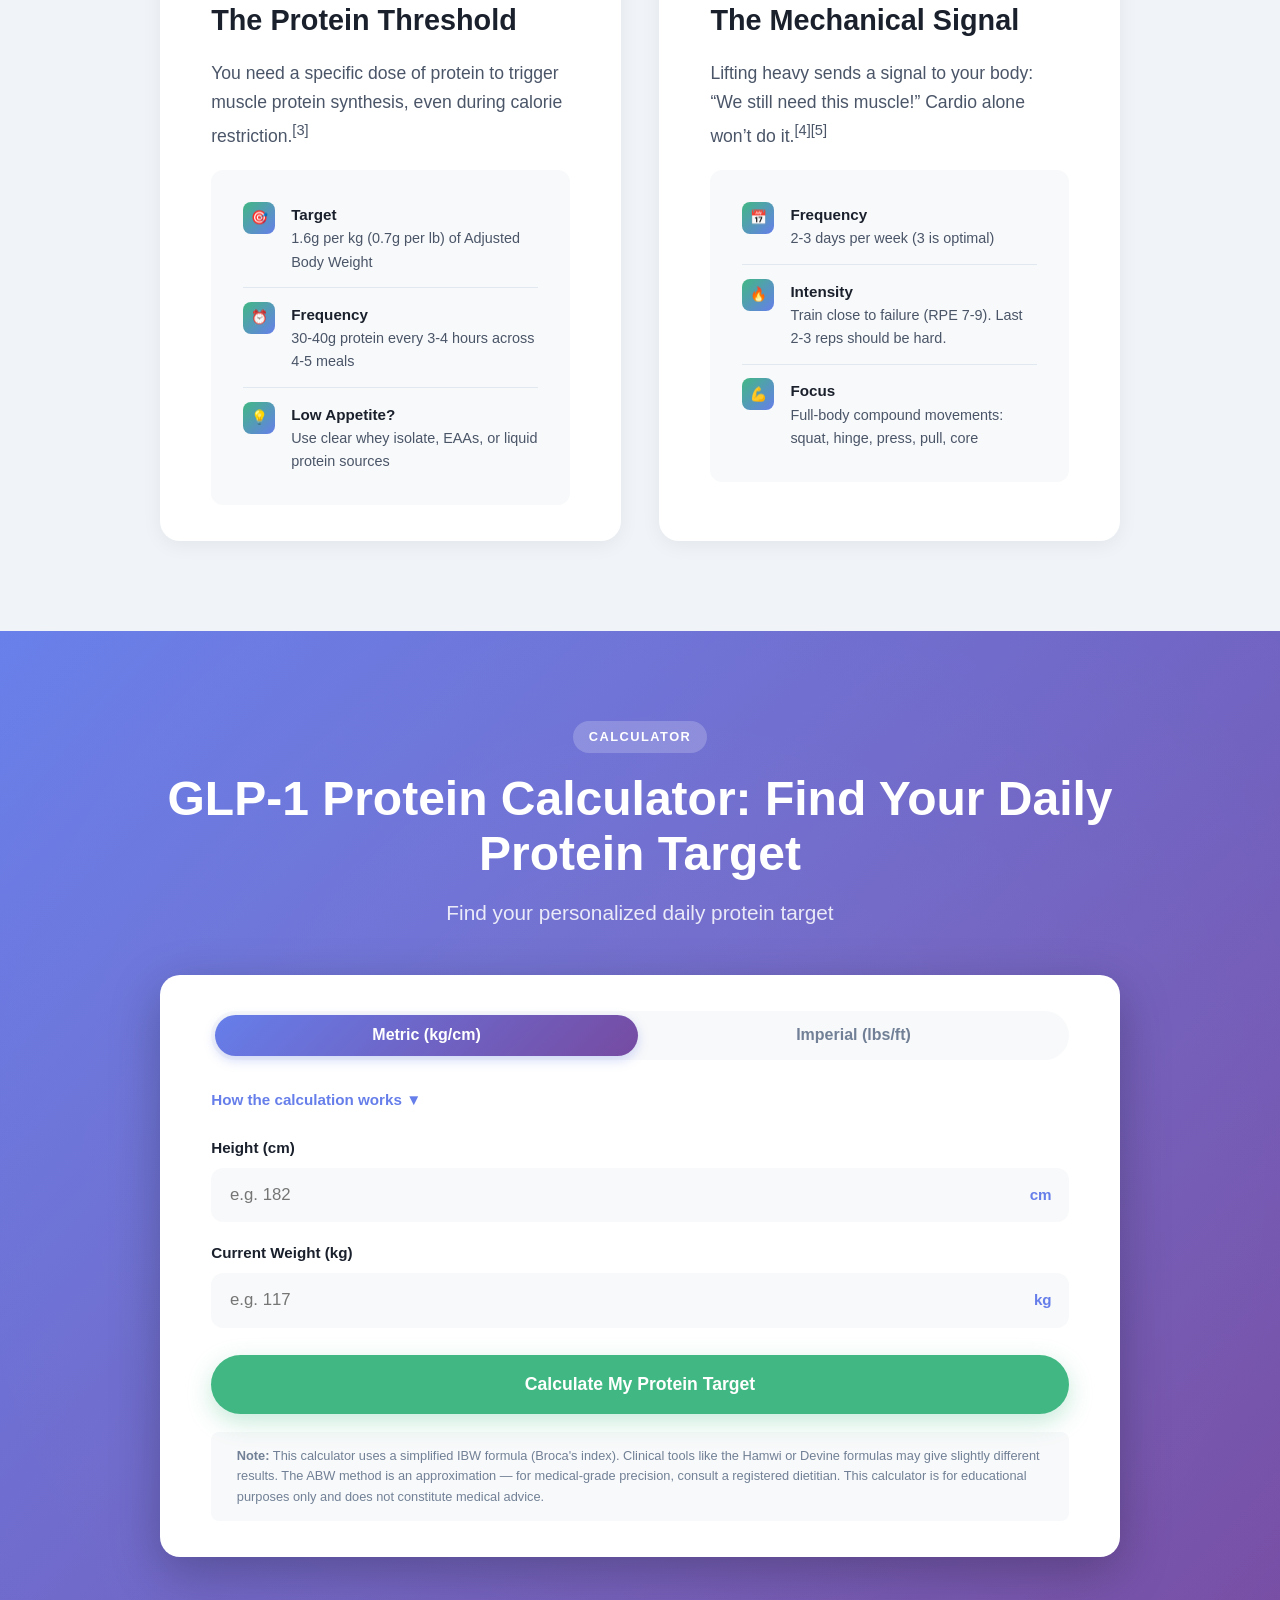
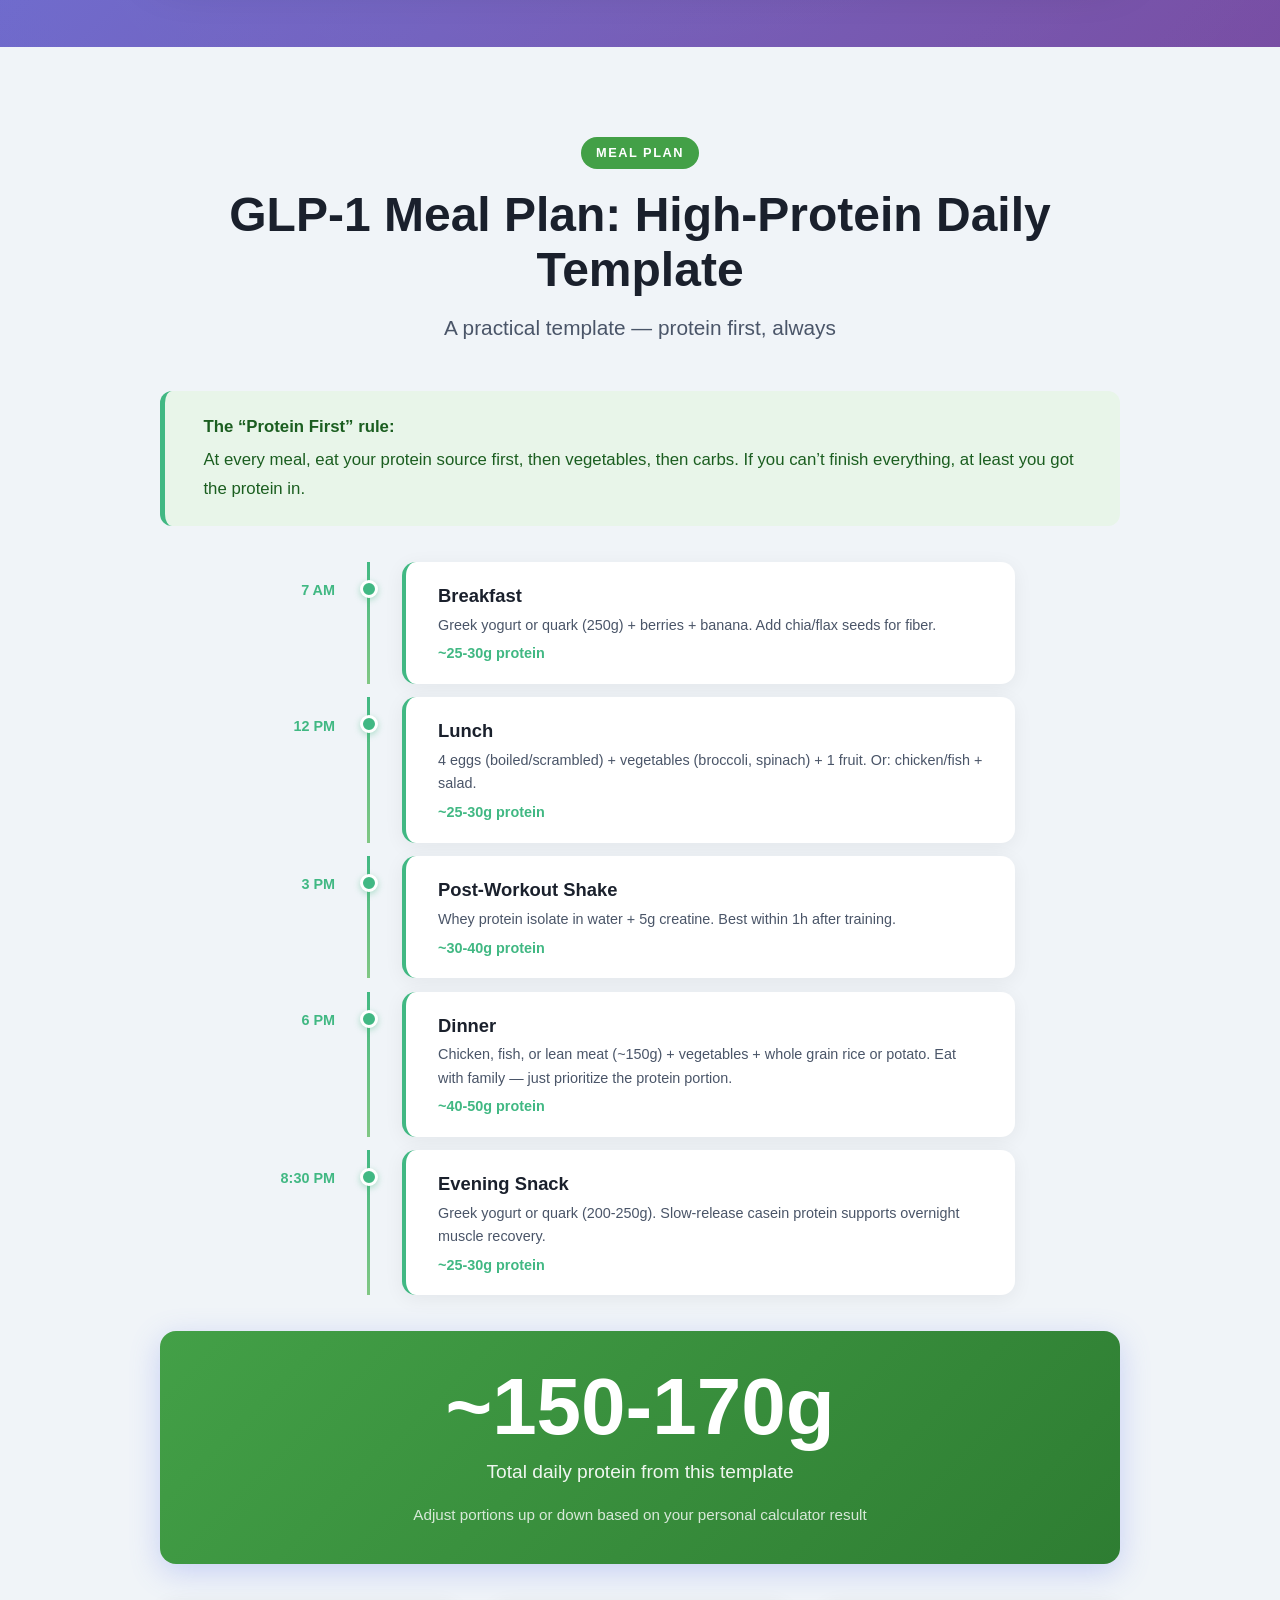
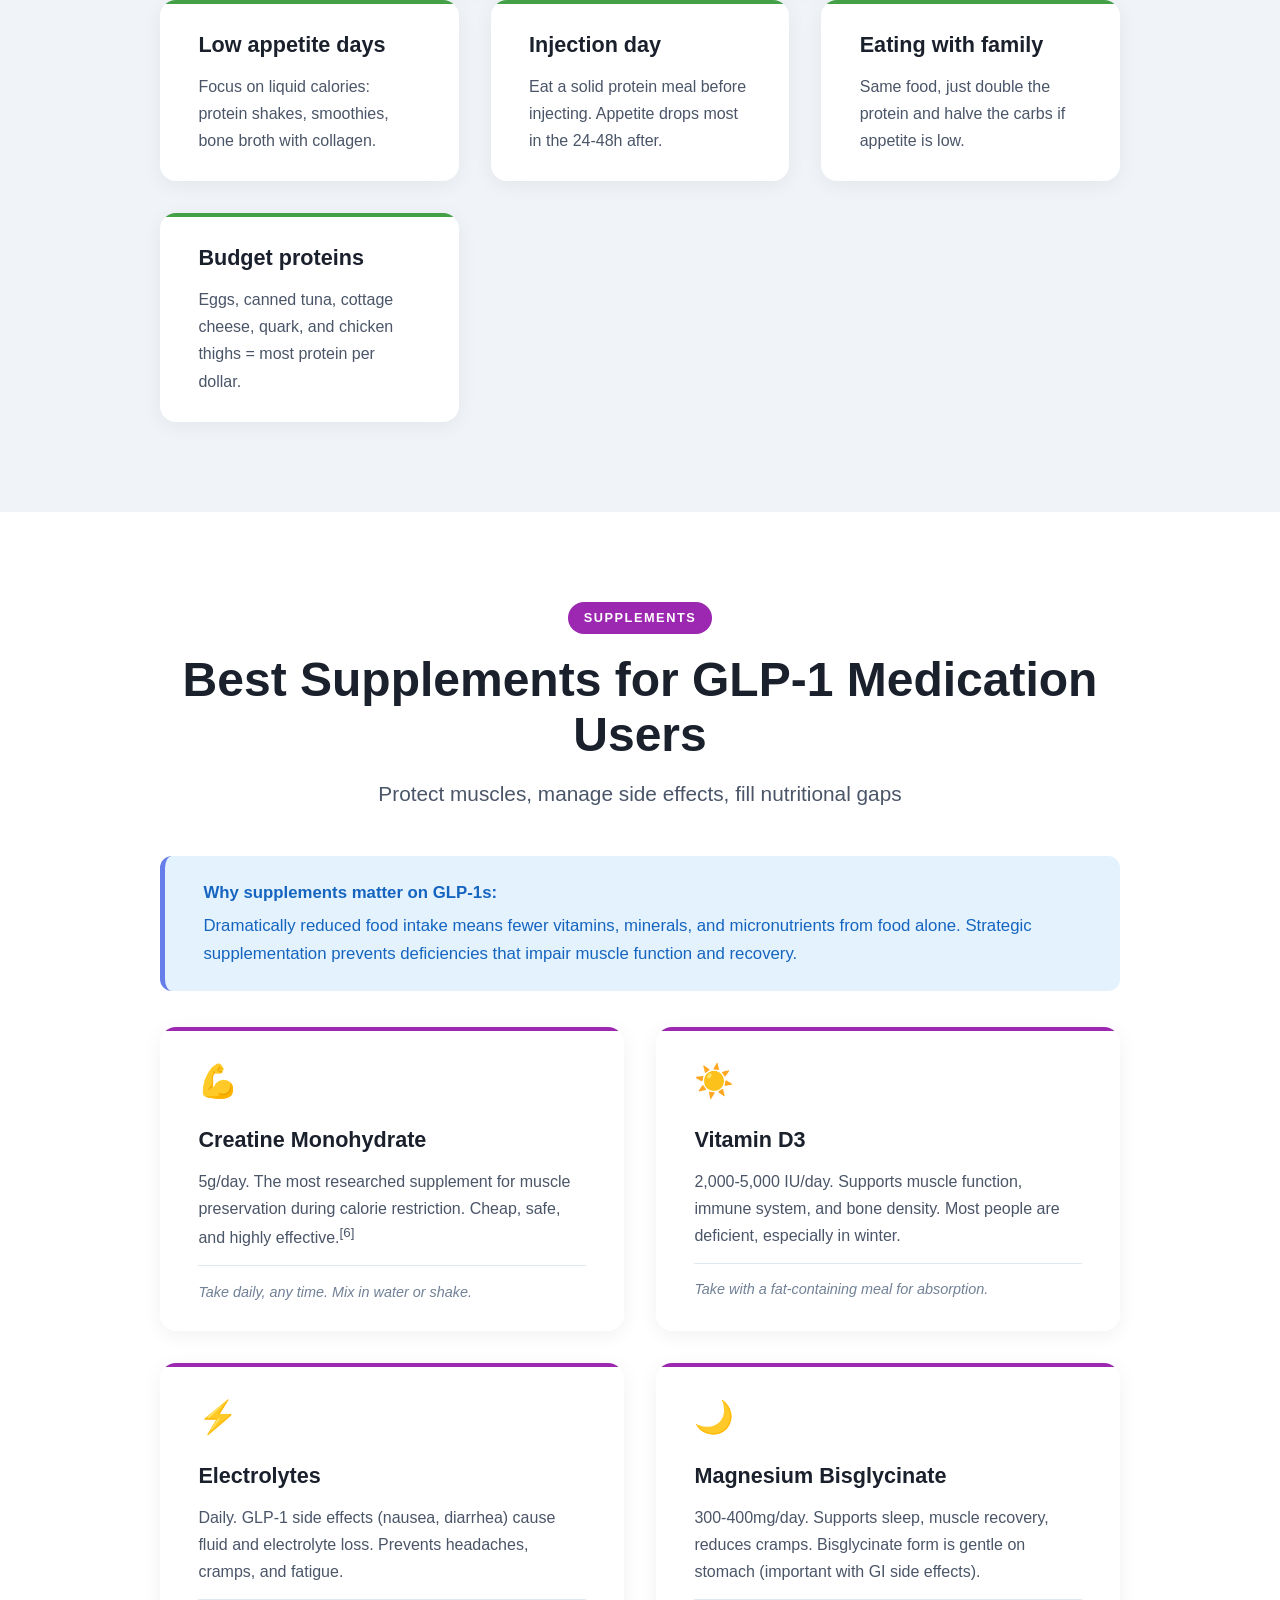
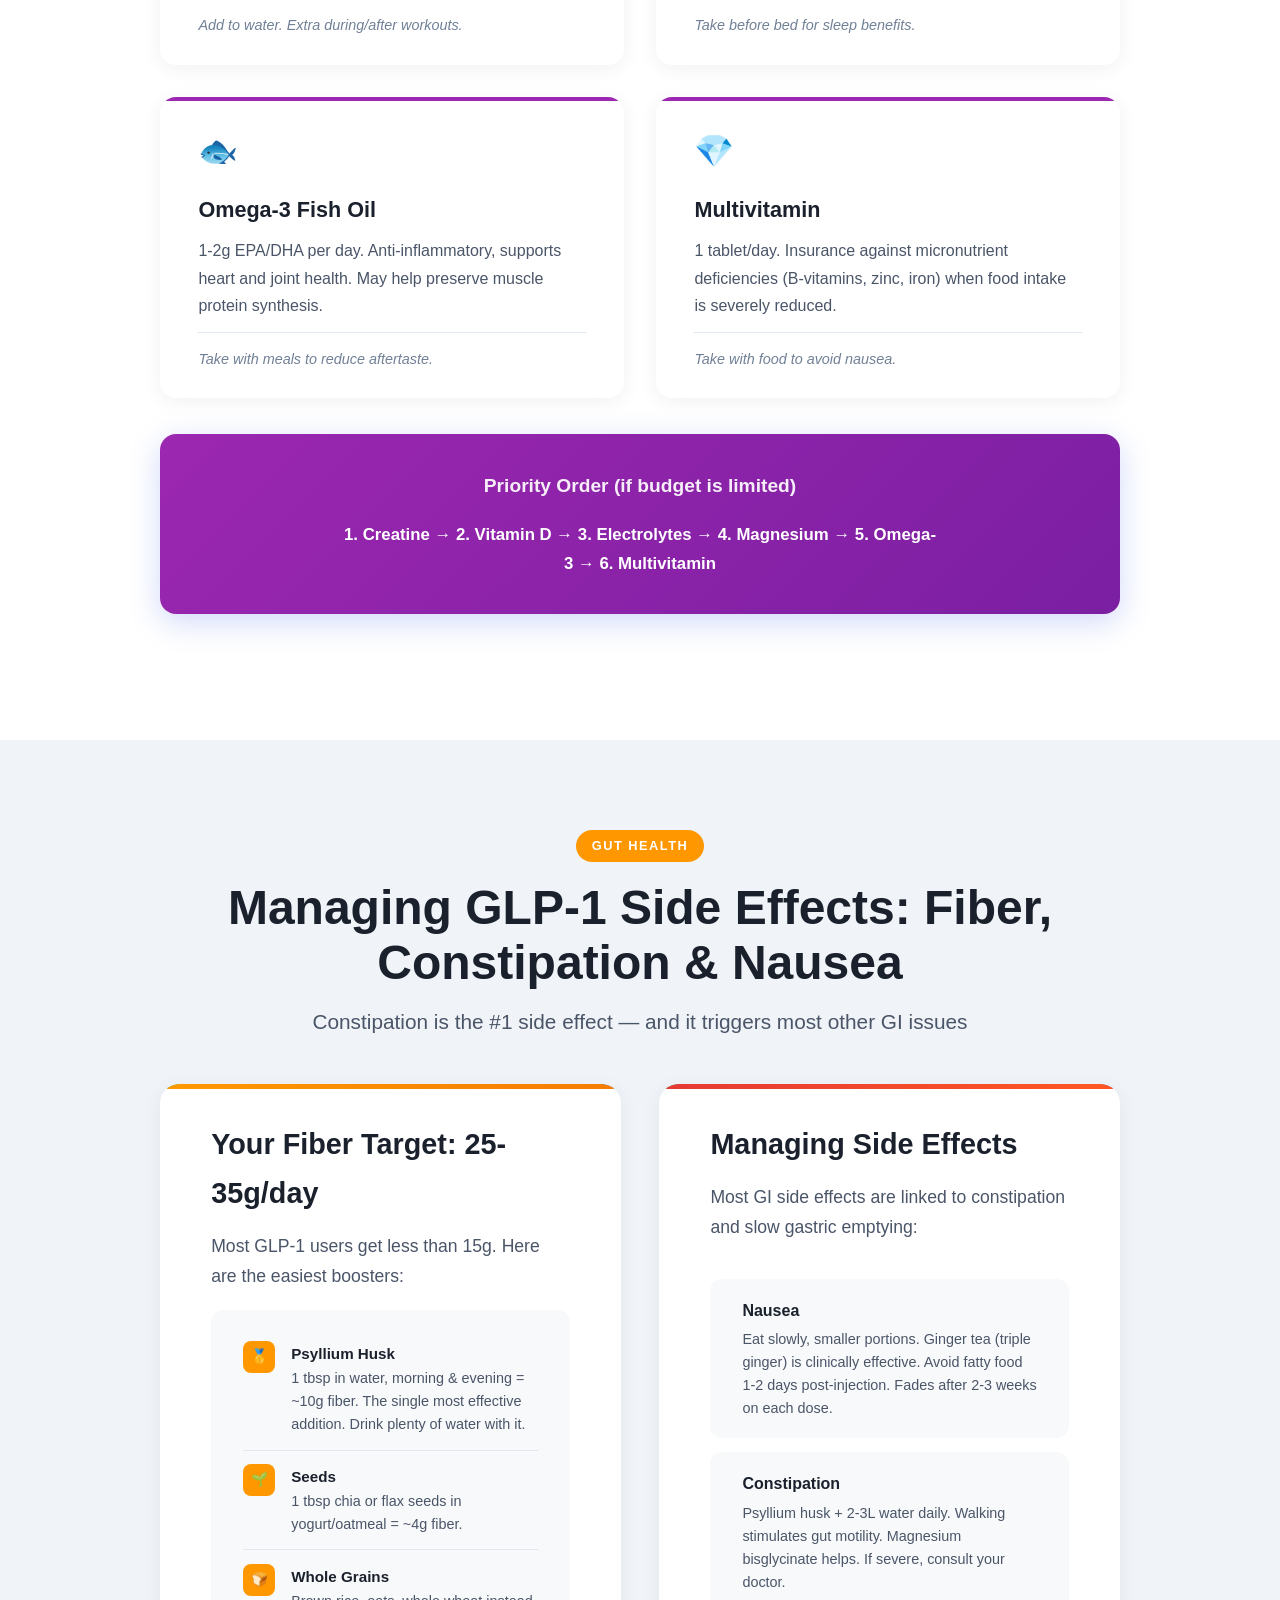
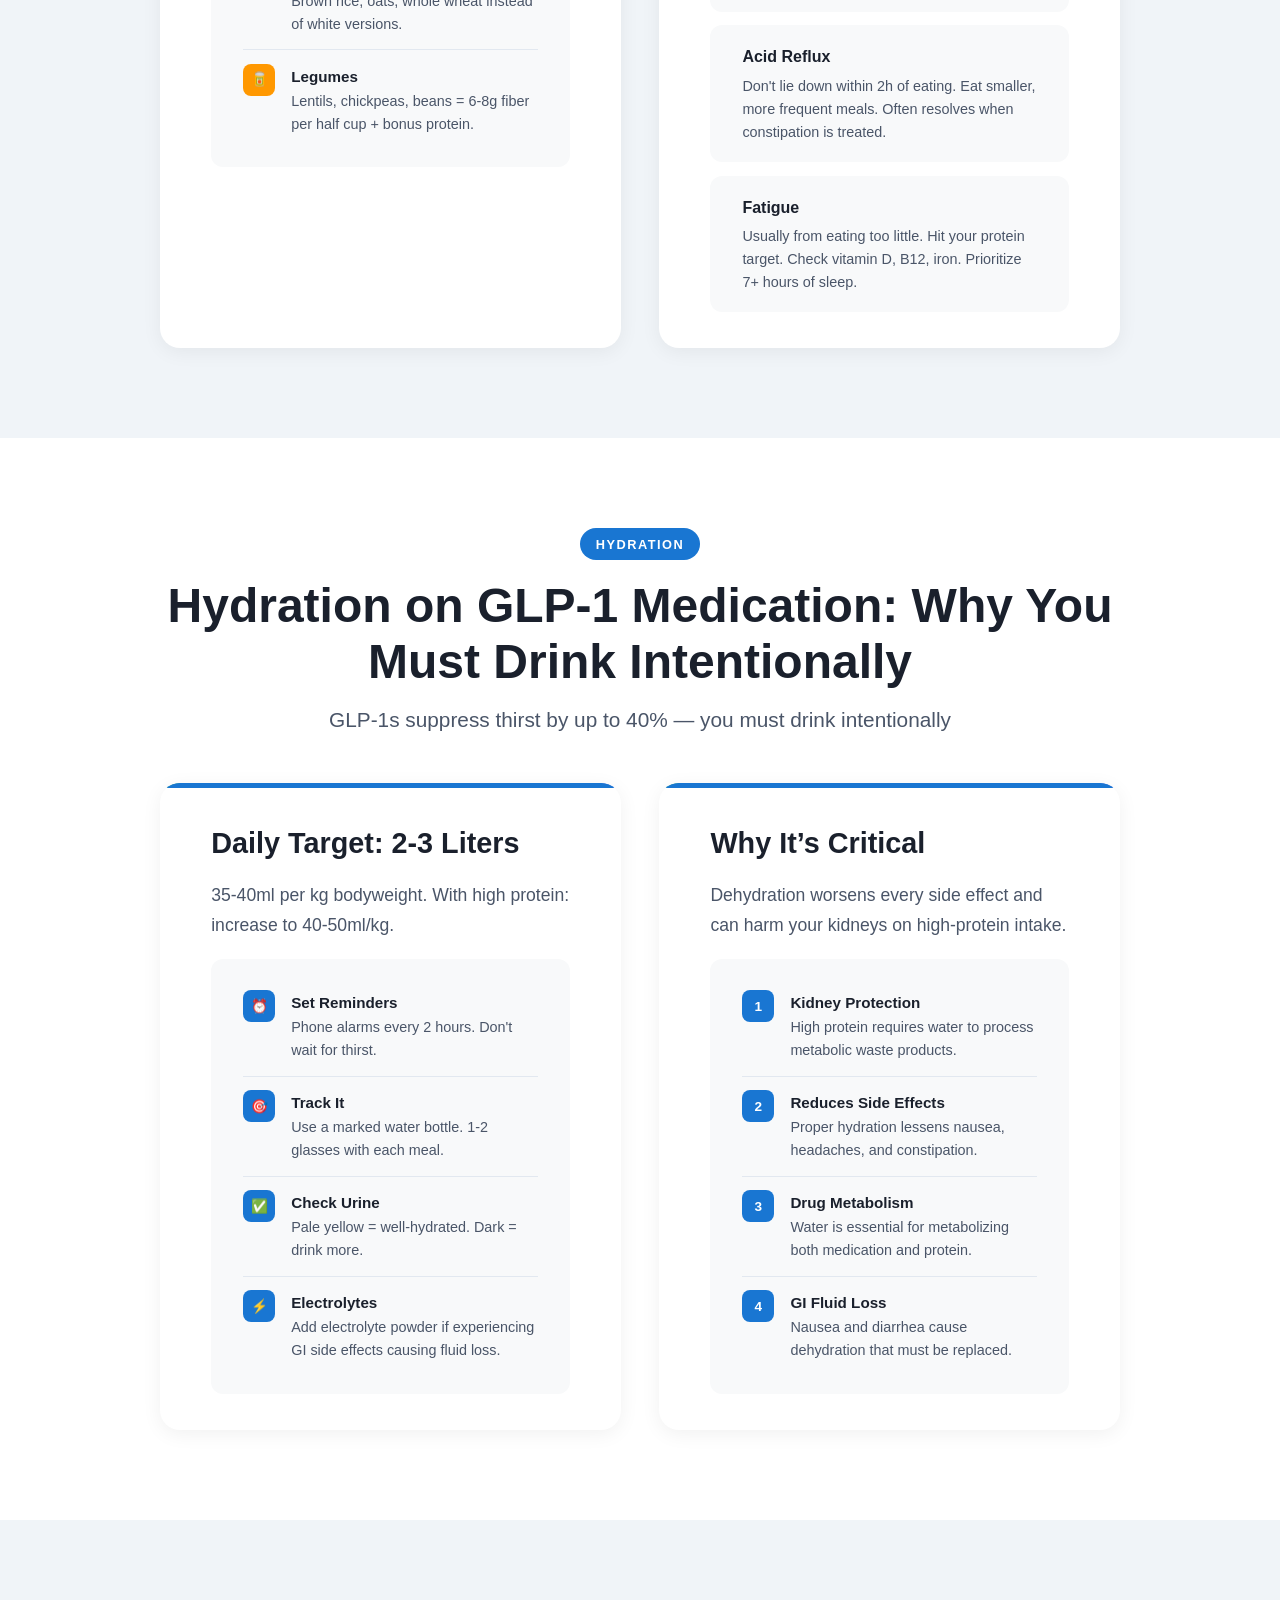
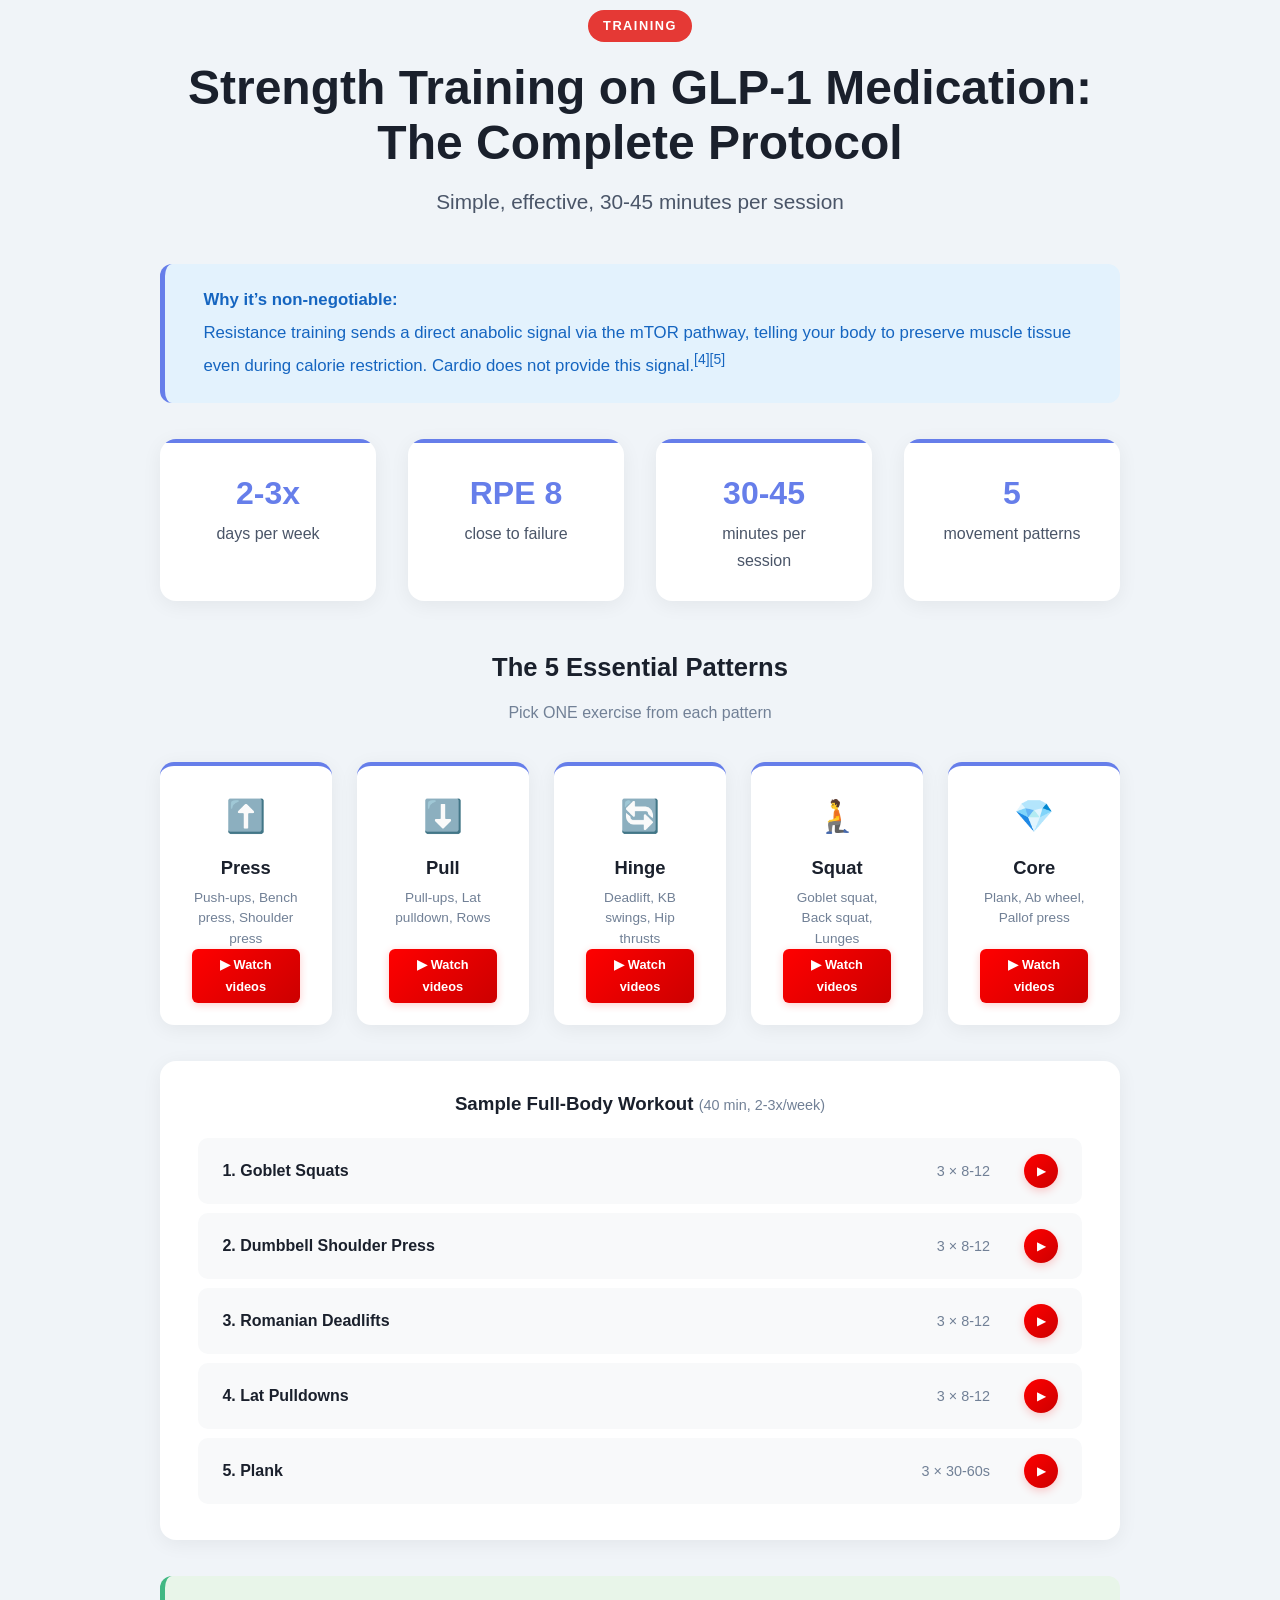
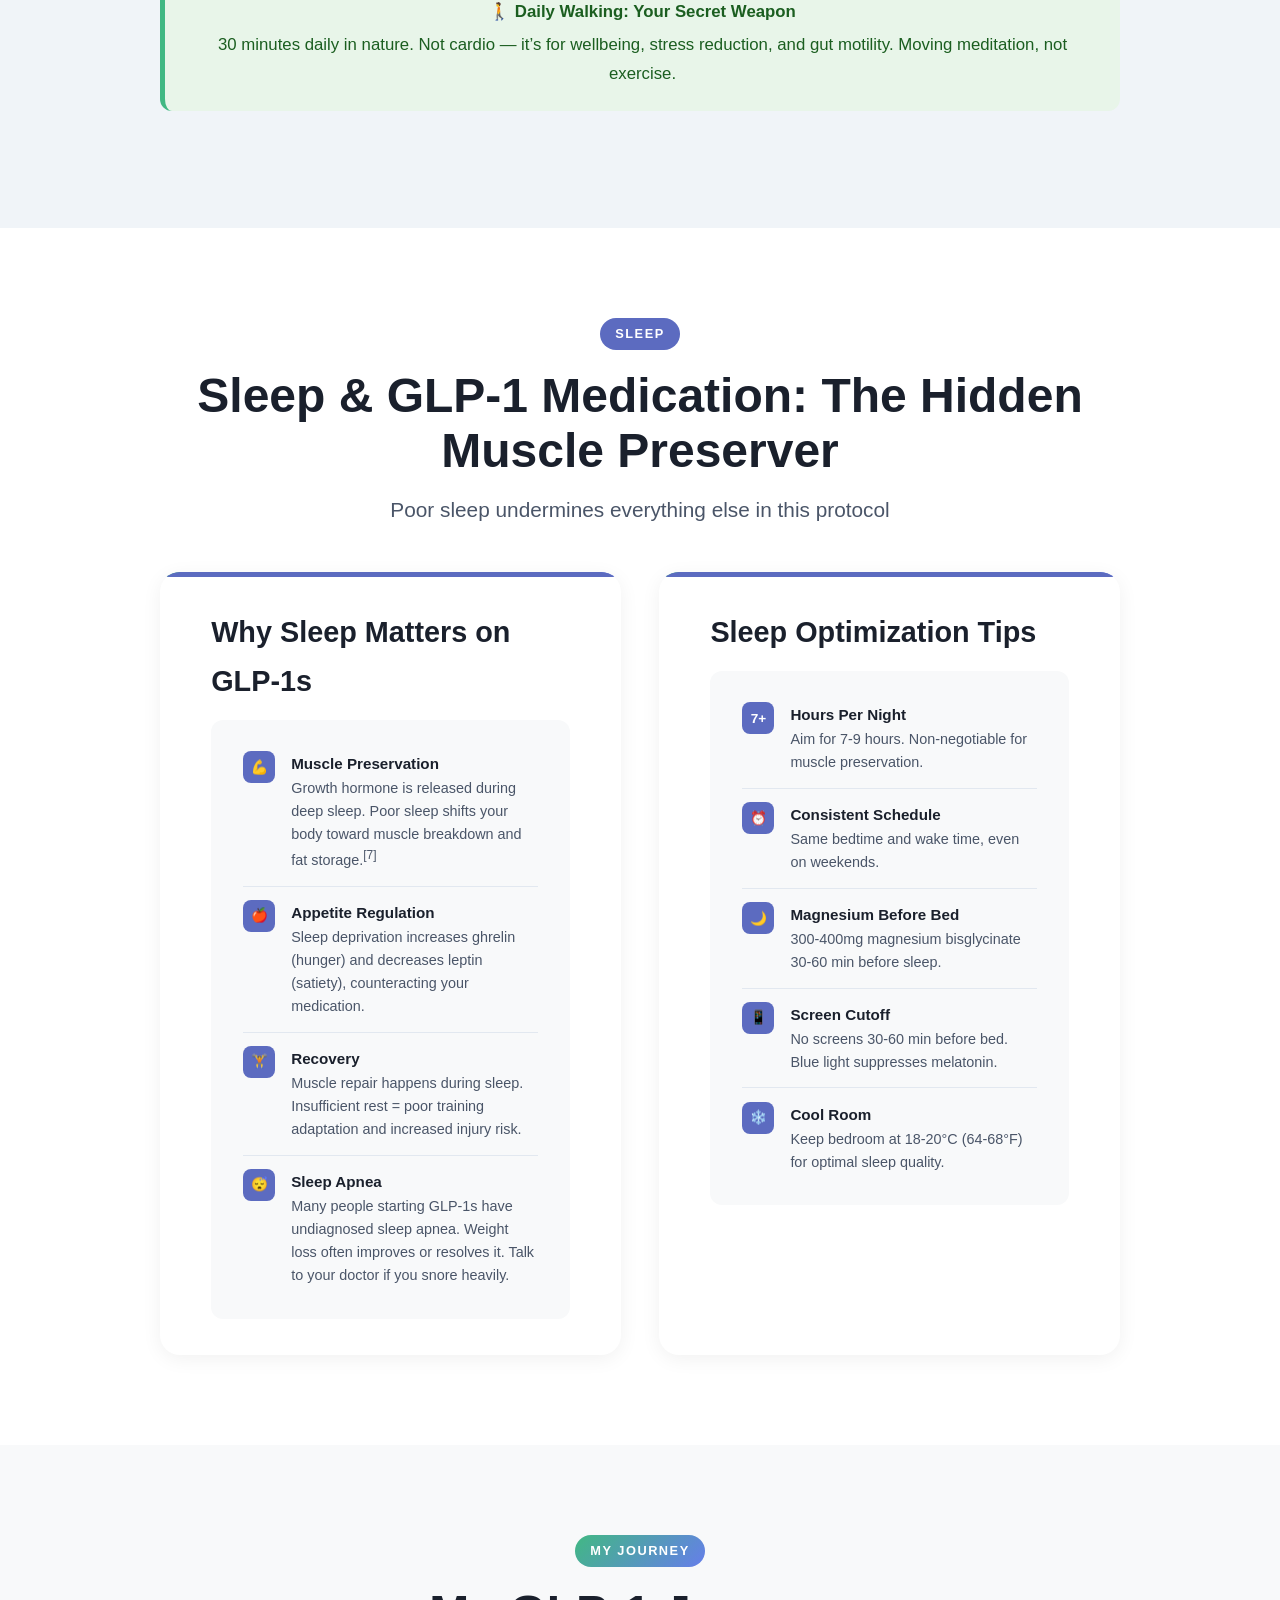
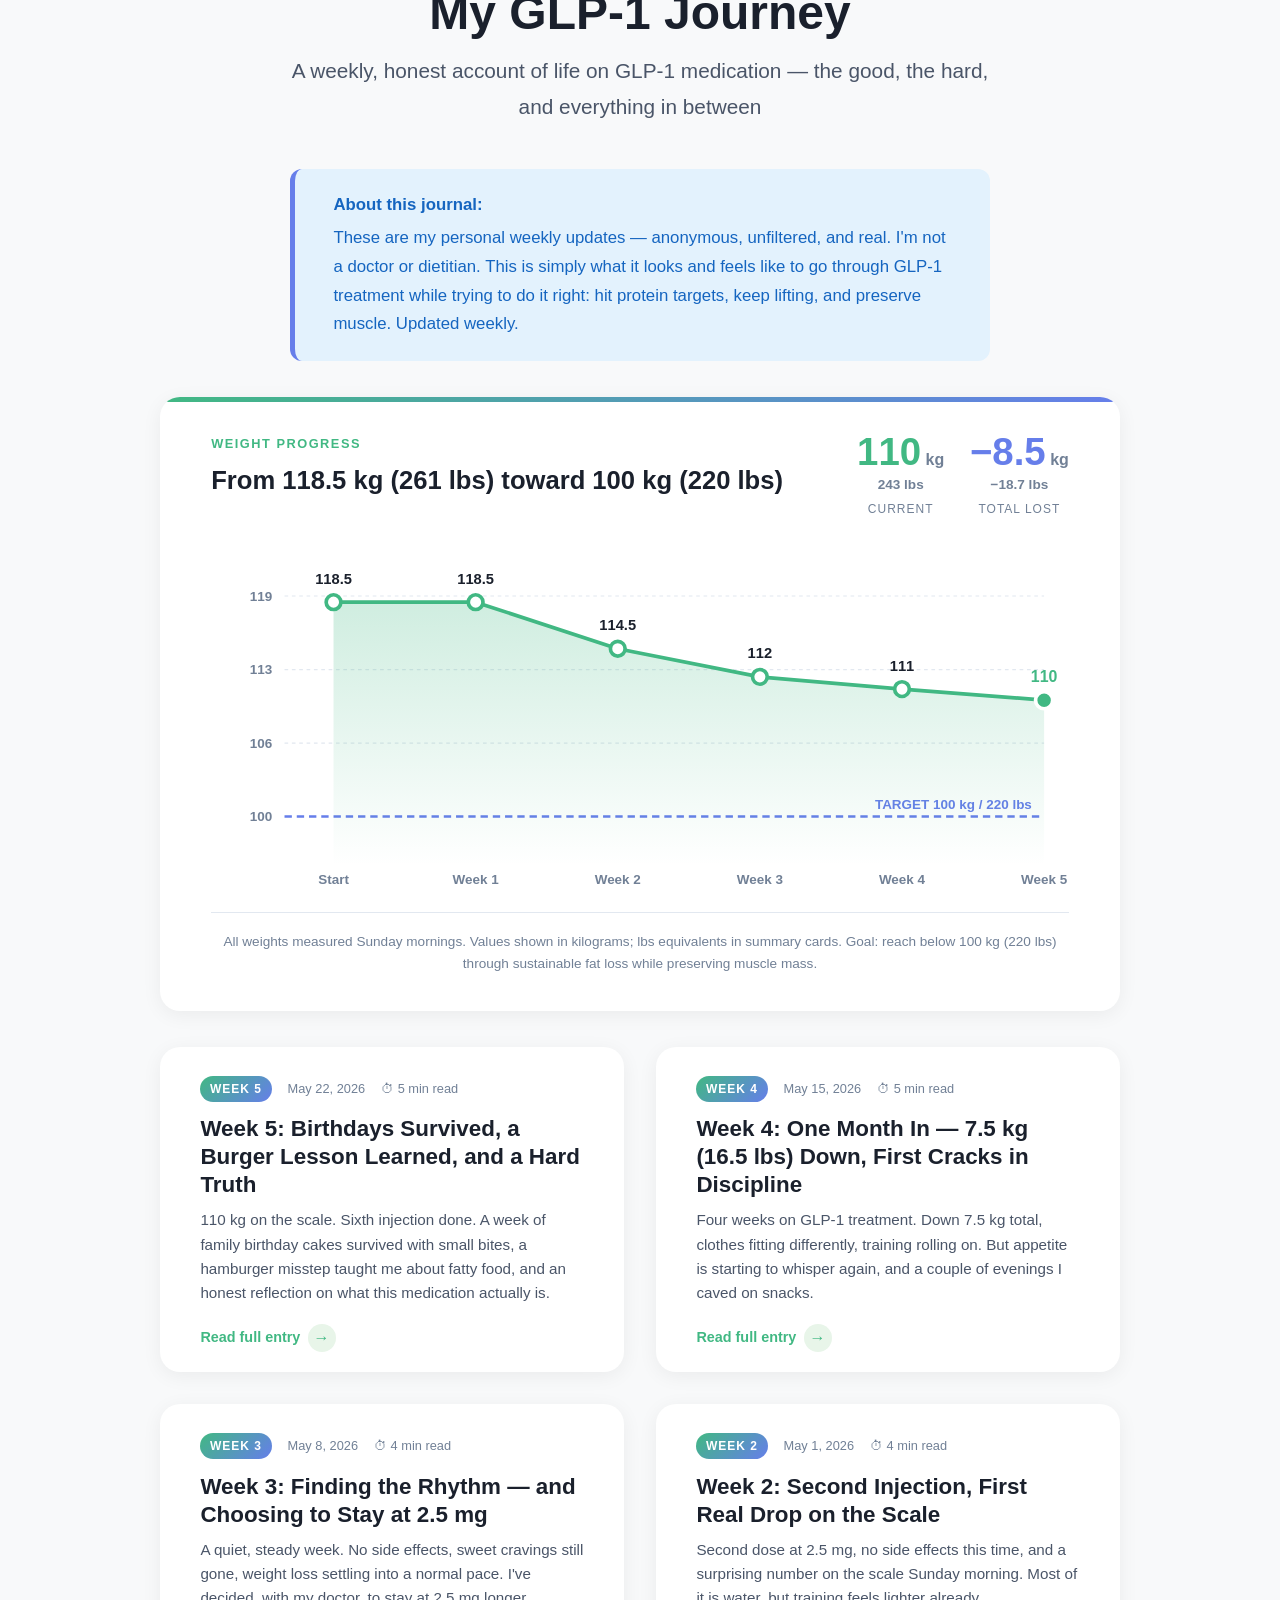
==== commit ca8dc716: "Fix typo in blog excerpt Corrected a typo in the blog excerpt." ====
--- a/index.html
+++ b/index.html
@@ -967,7 +967,7 @@
             <span class="blog-readtime">&#x23F1; 5 min read</span>
           </div>
           <h3 class="blog-title">Week 5: Birthdays Survived, a Burger Lesson Learned, and a Hard Truth</h3>
-          <p class="blog-excerpt">110 kg on the scale. Sixth injection done. A week of family birthday cakes survived with small bites, a hamburger fadäs taught me about fatty food, and an honest reflection on what this medication actually is.</p>
+          <p class="blog-excerpt">110 kg on the scale. Sixth injection done. A week of family birthday cakes survived with small bites, a hamburger misstep taught me about fatty food, and an honest reflection on what this medication actually is.</p>
           <div class="blog-expand-btn">
             Read full entry
             <span class="blog-expand-icon">&rarr;</span>
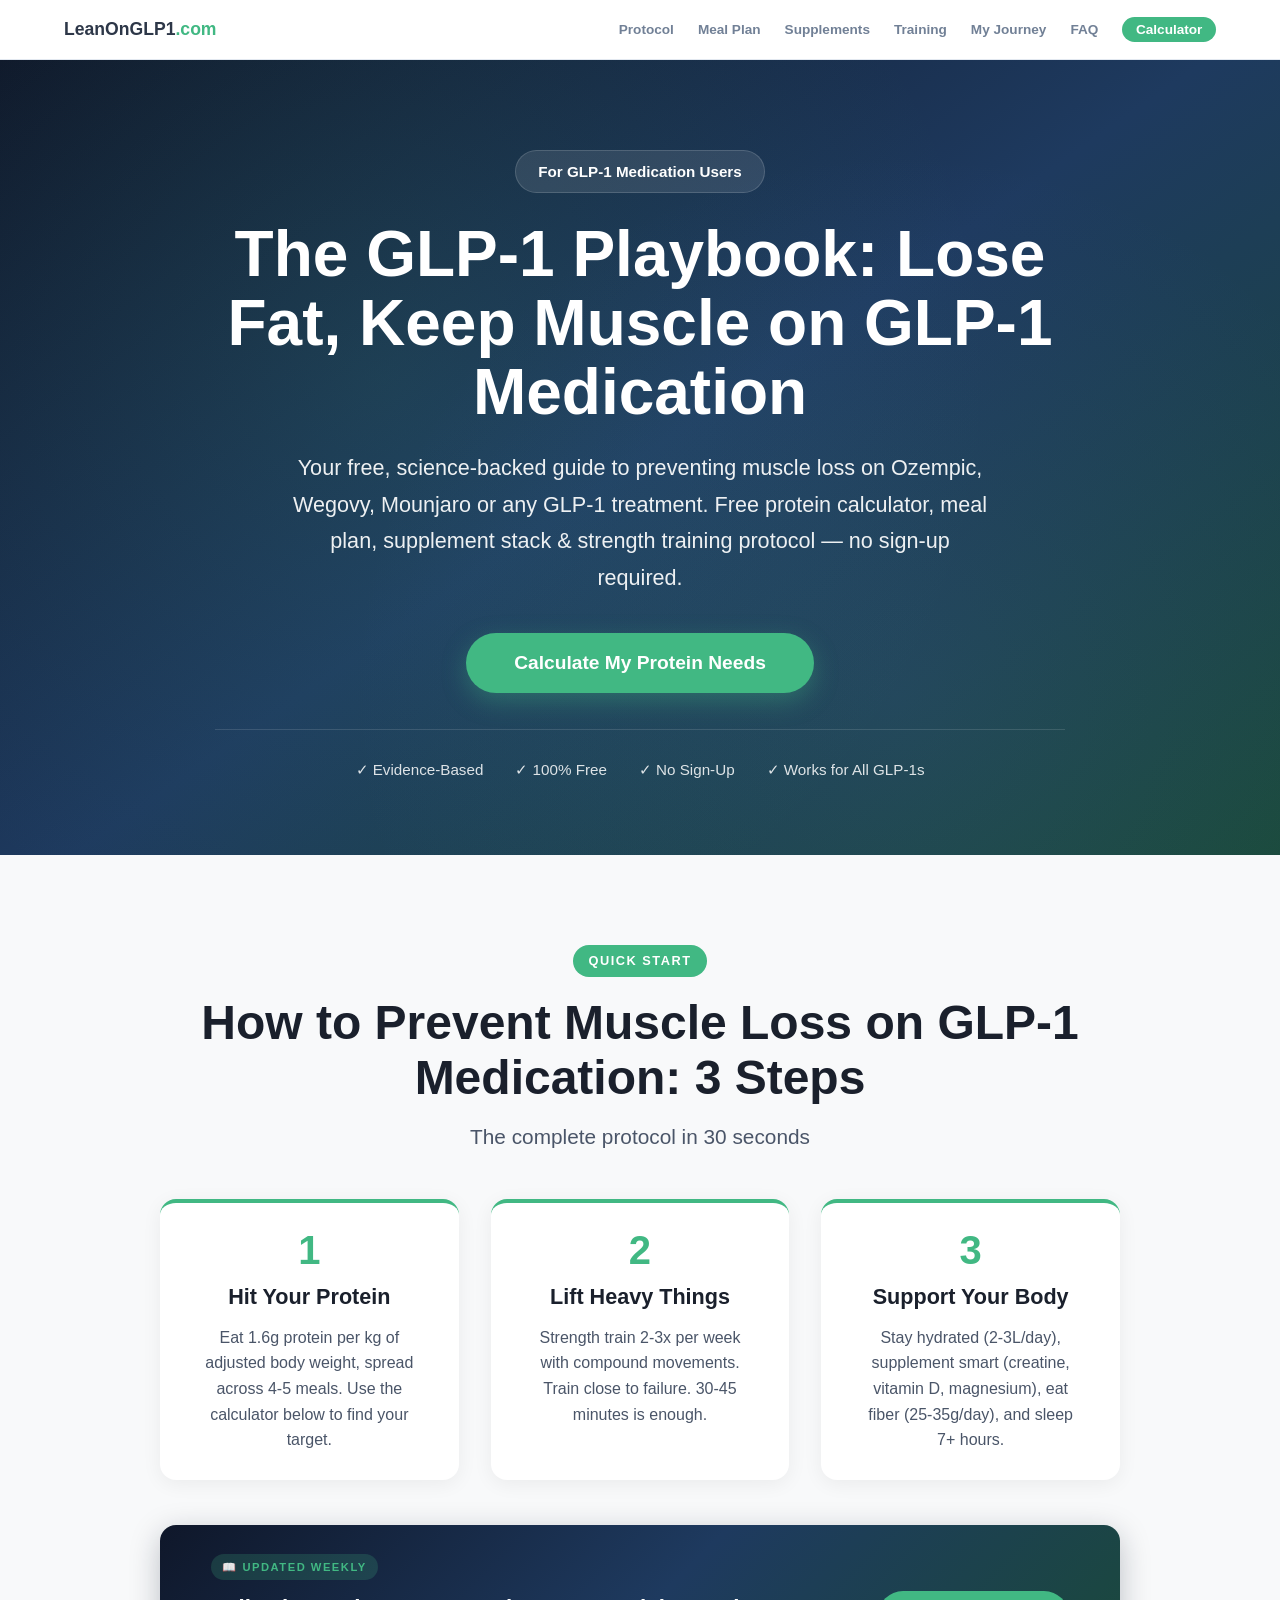
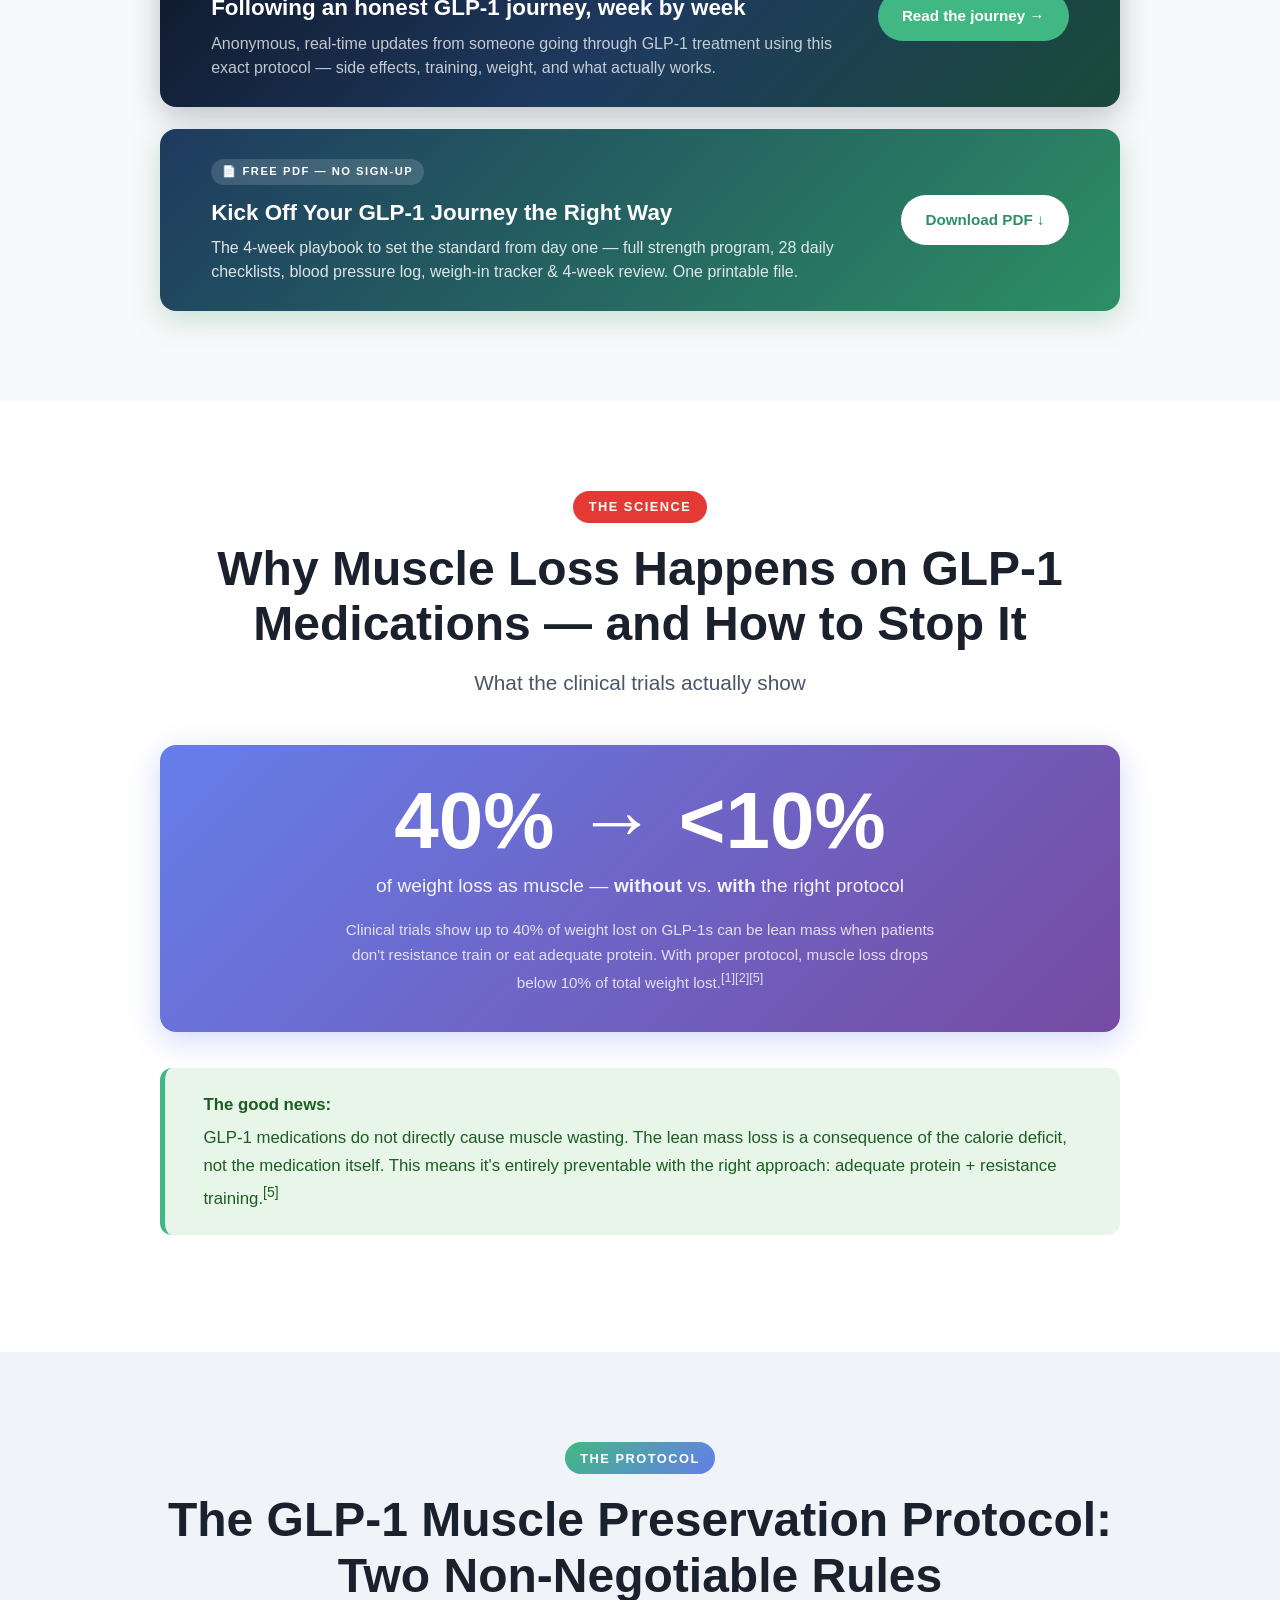
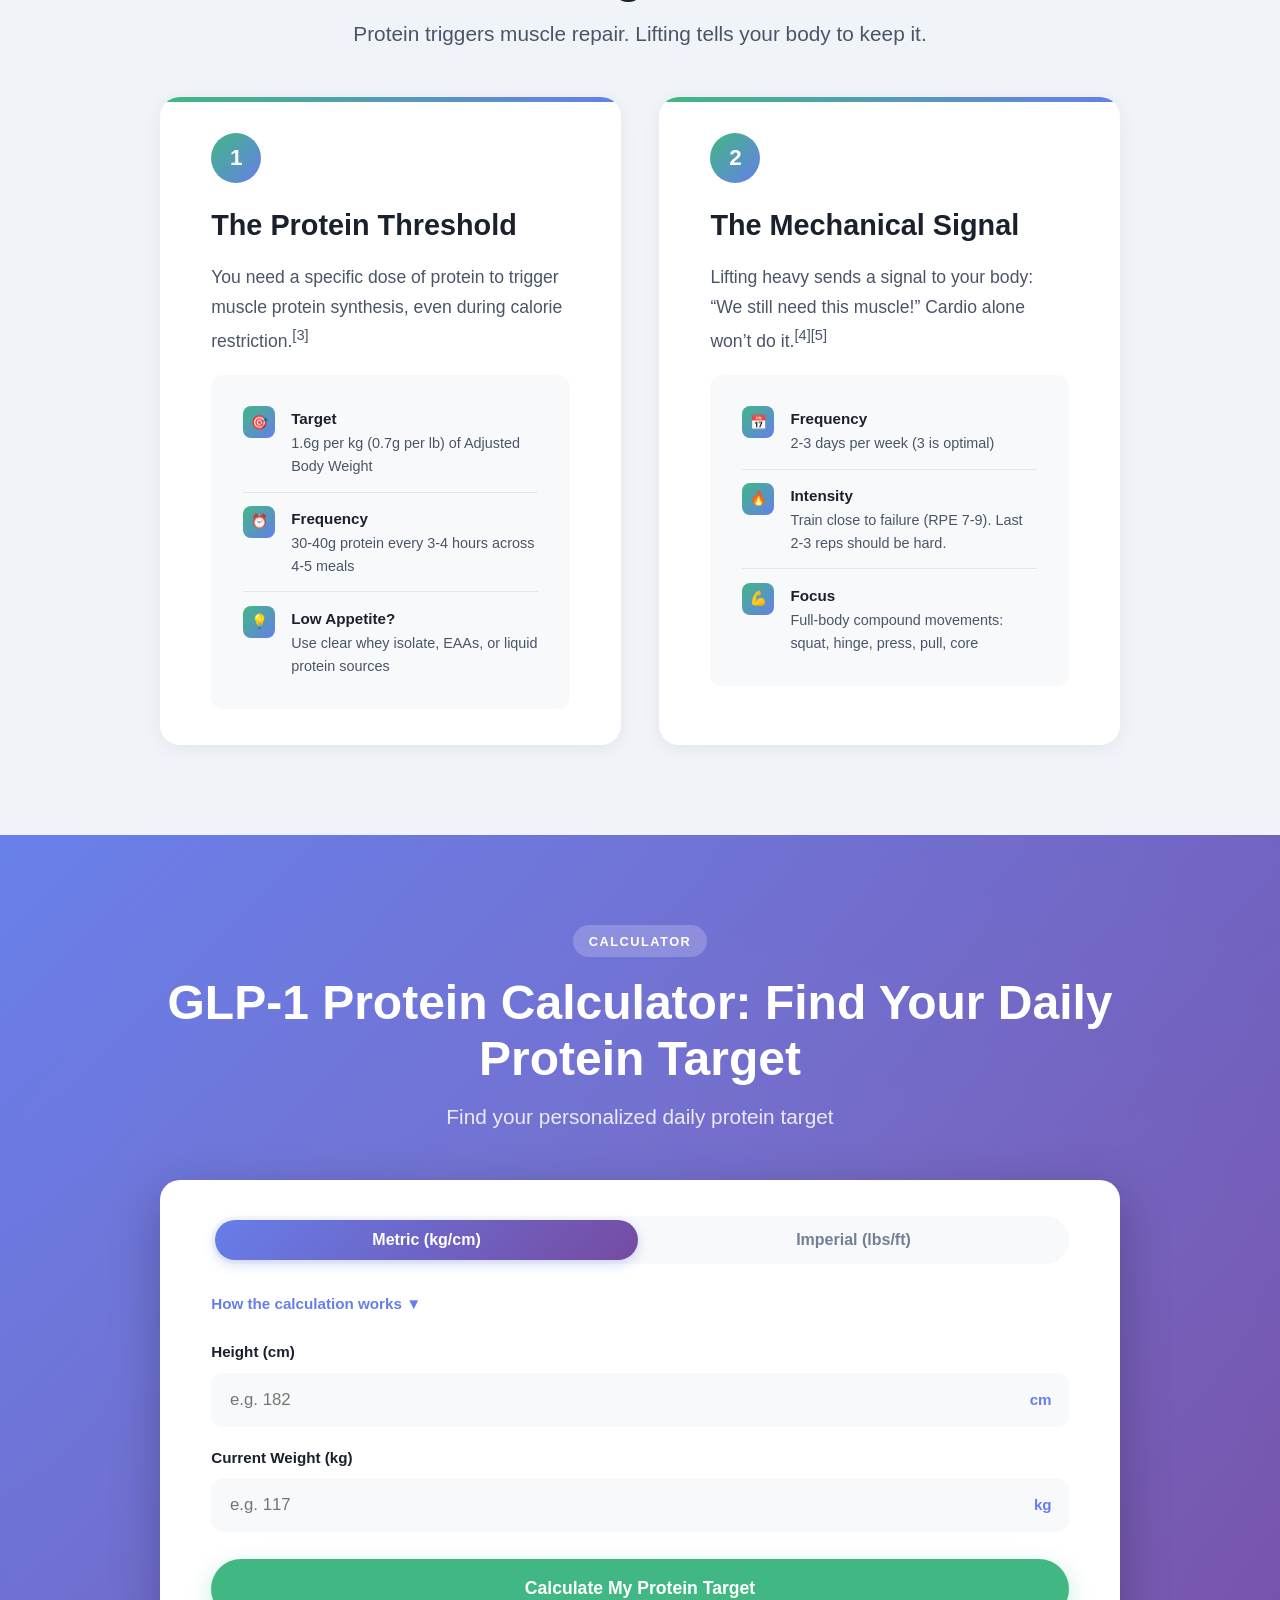
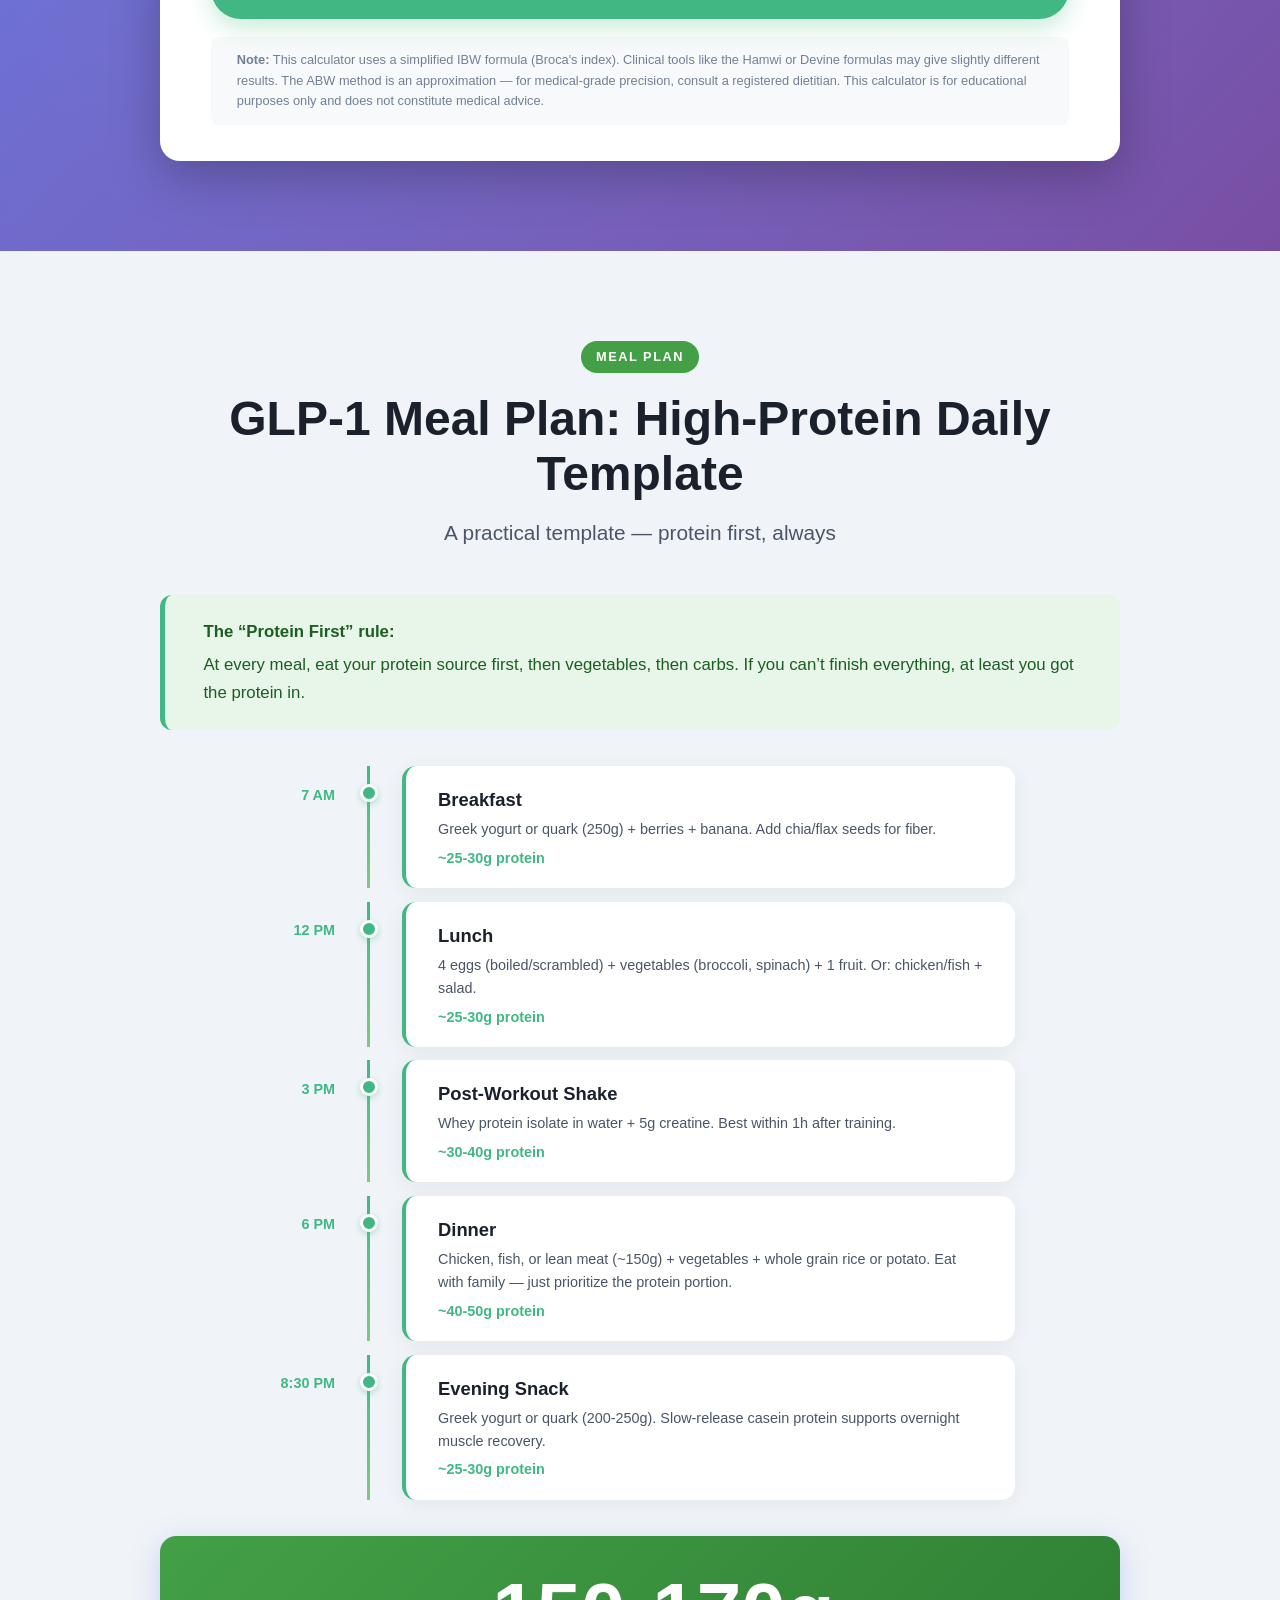
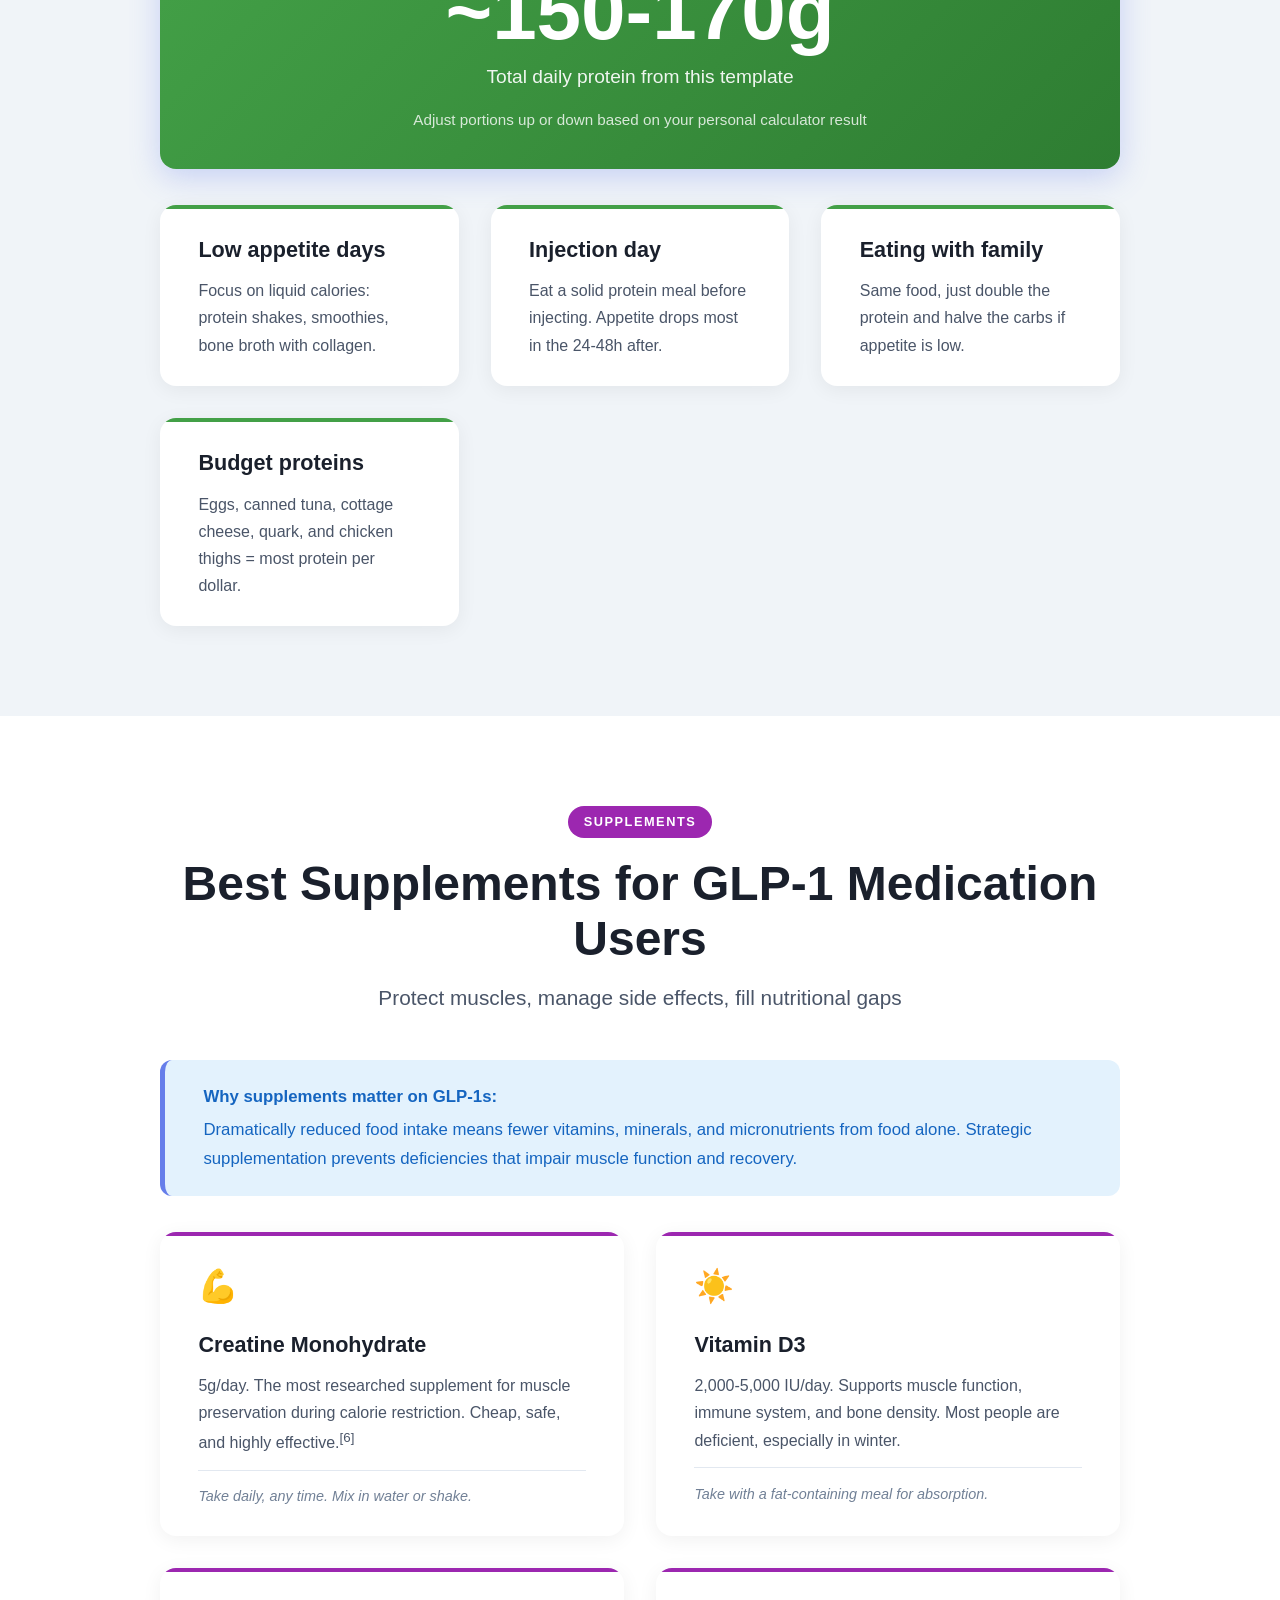
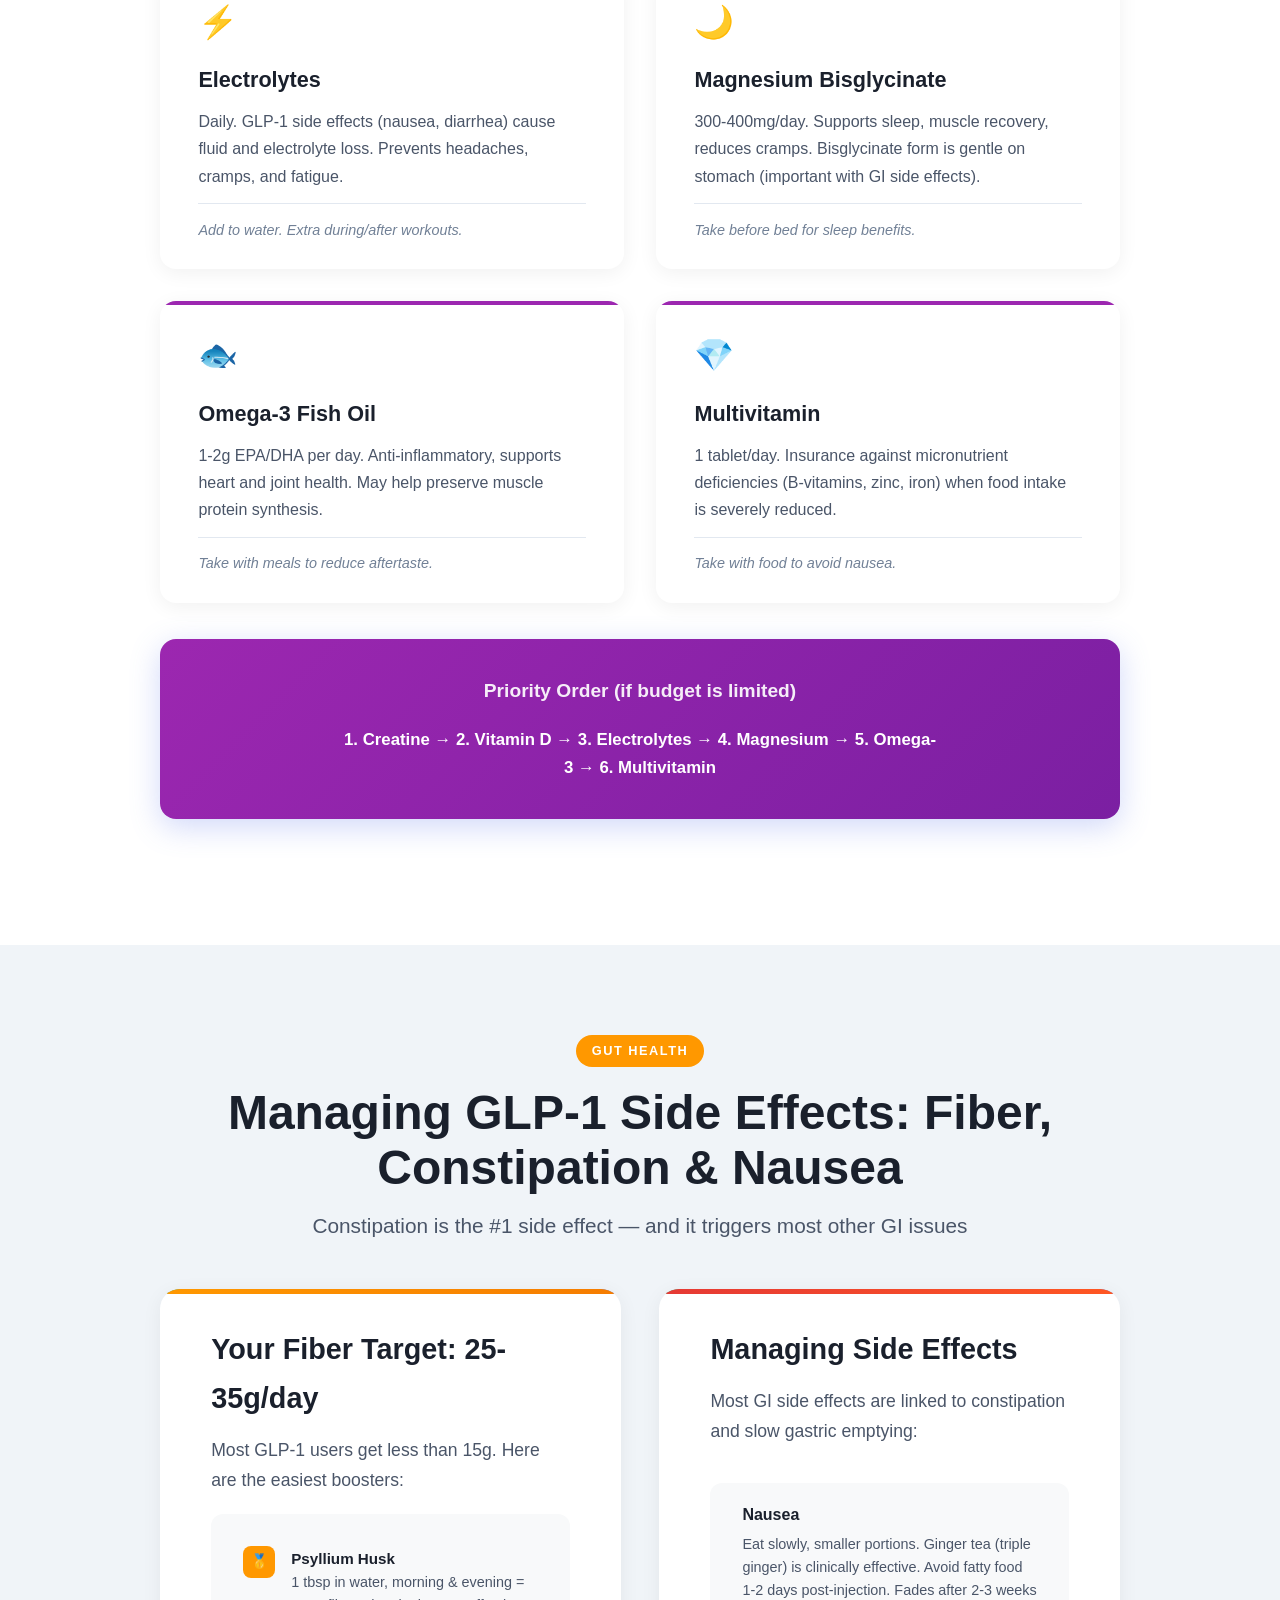
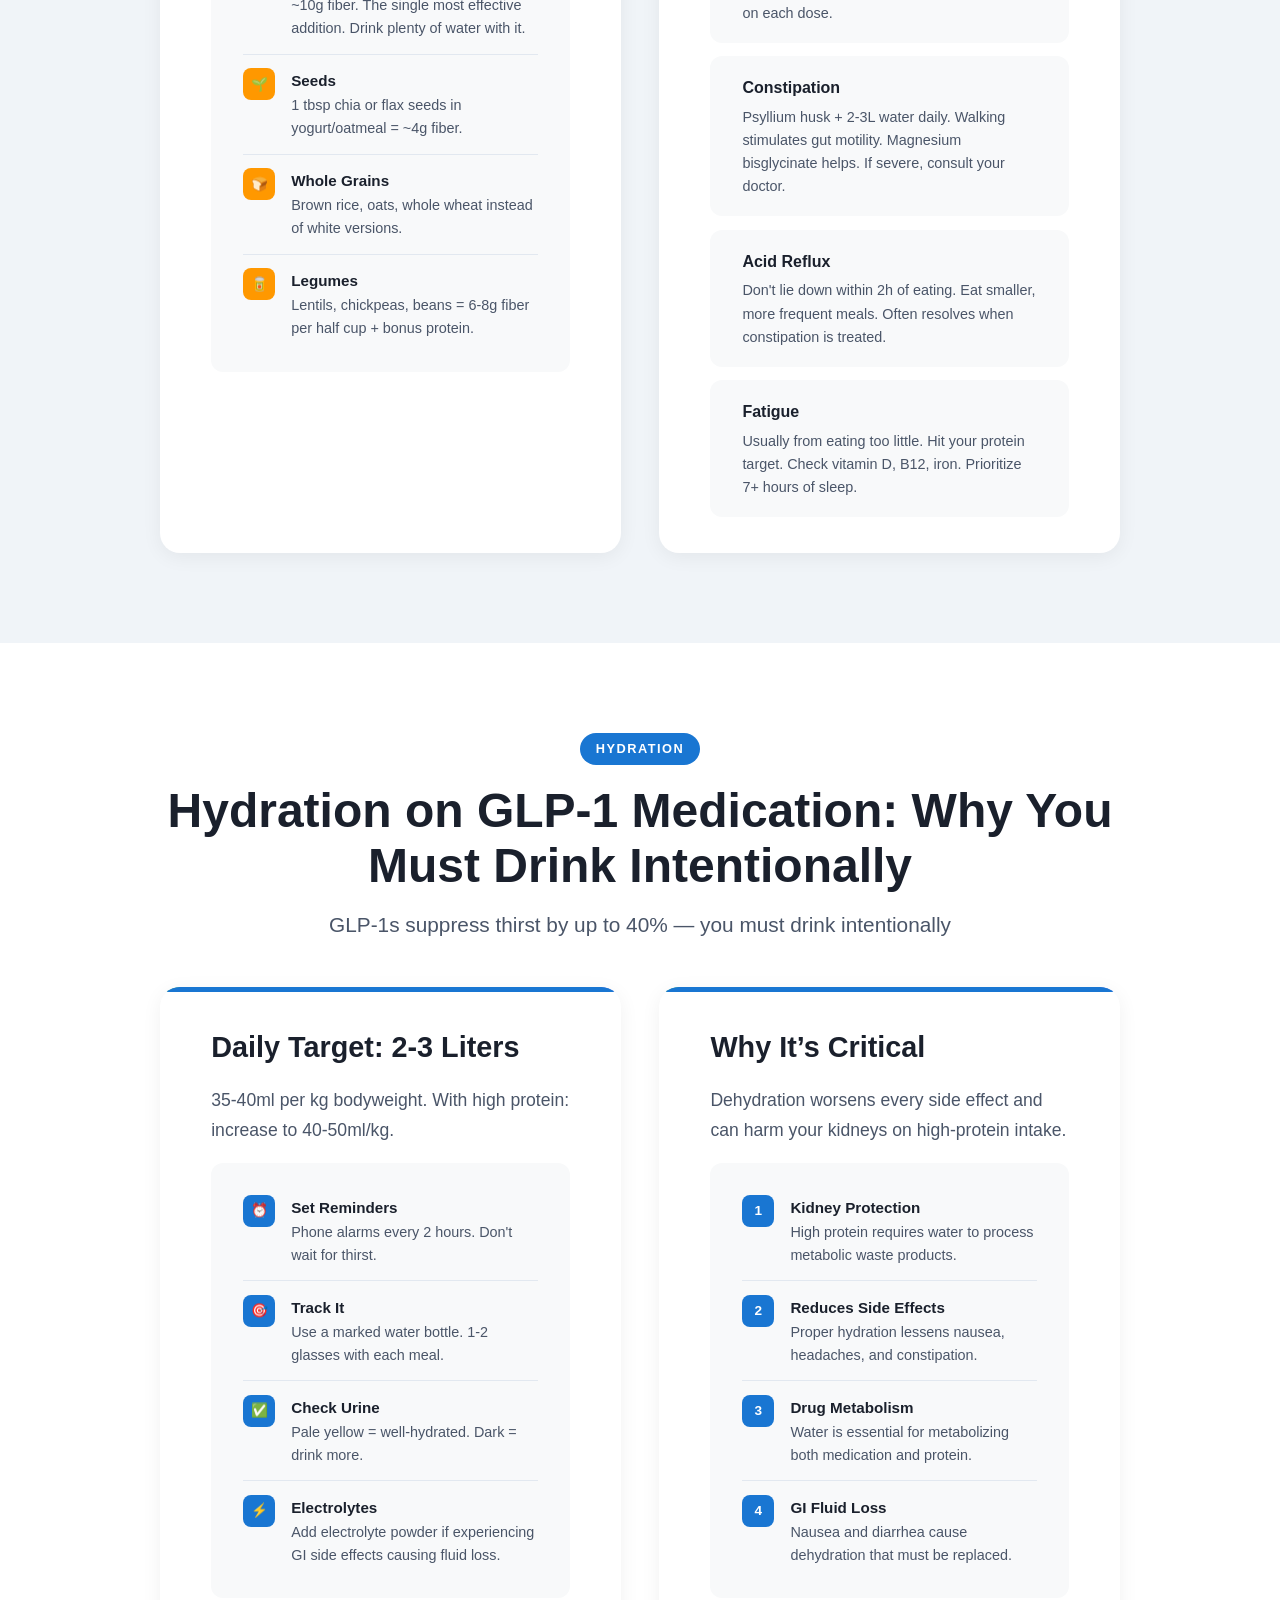
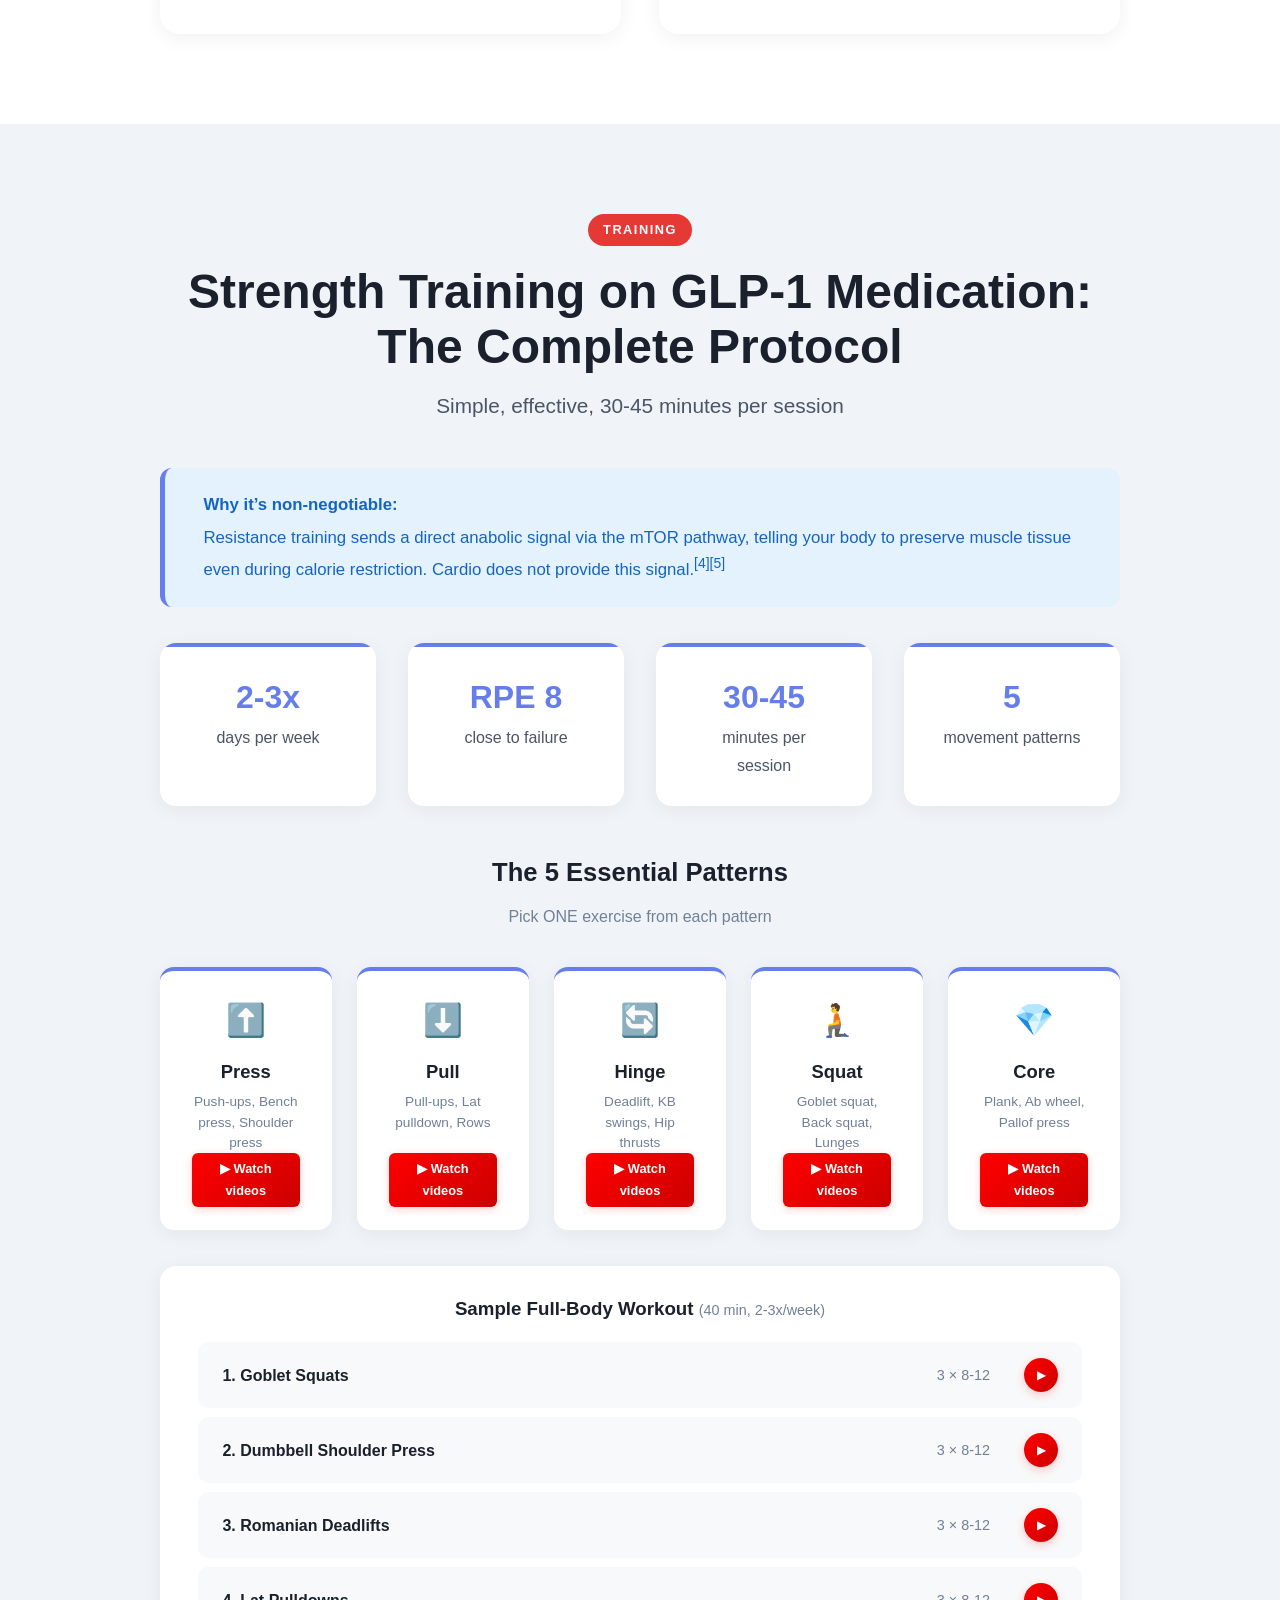
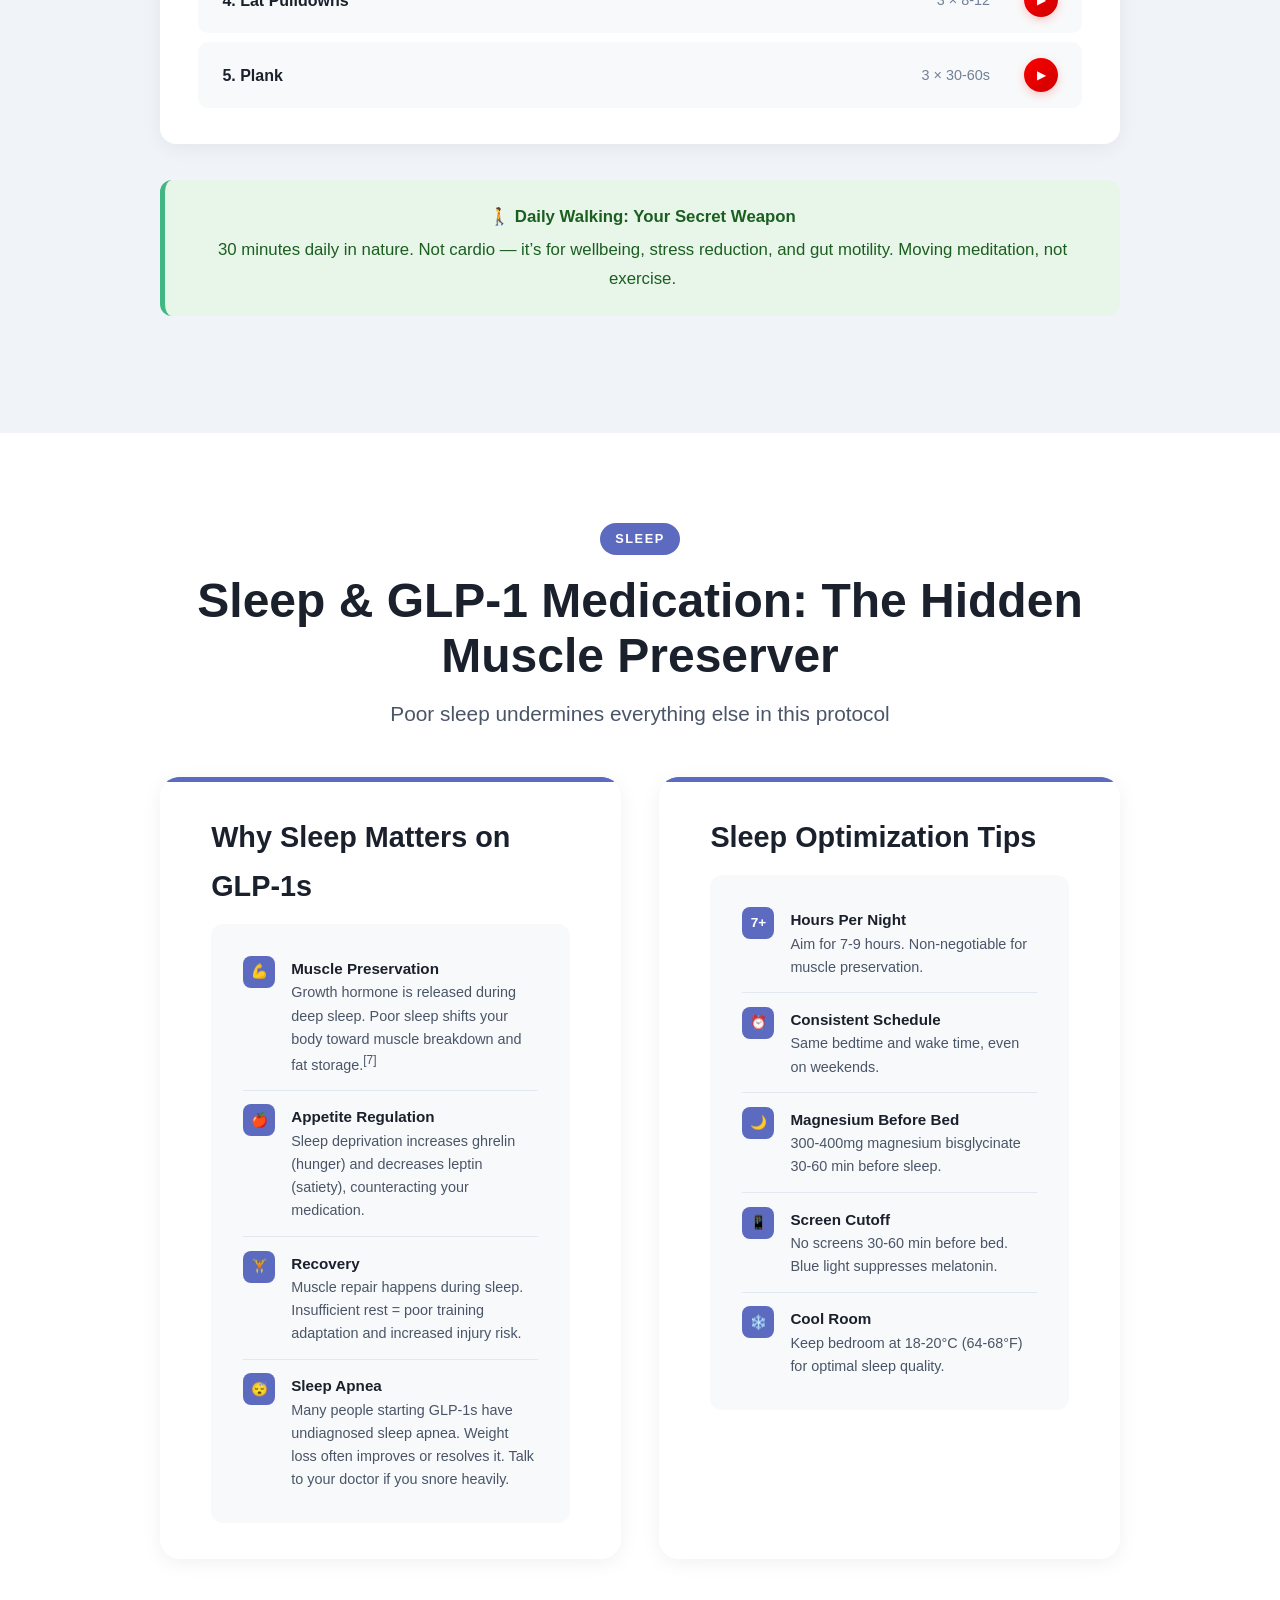
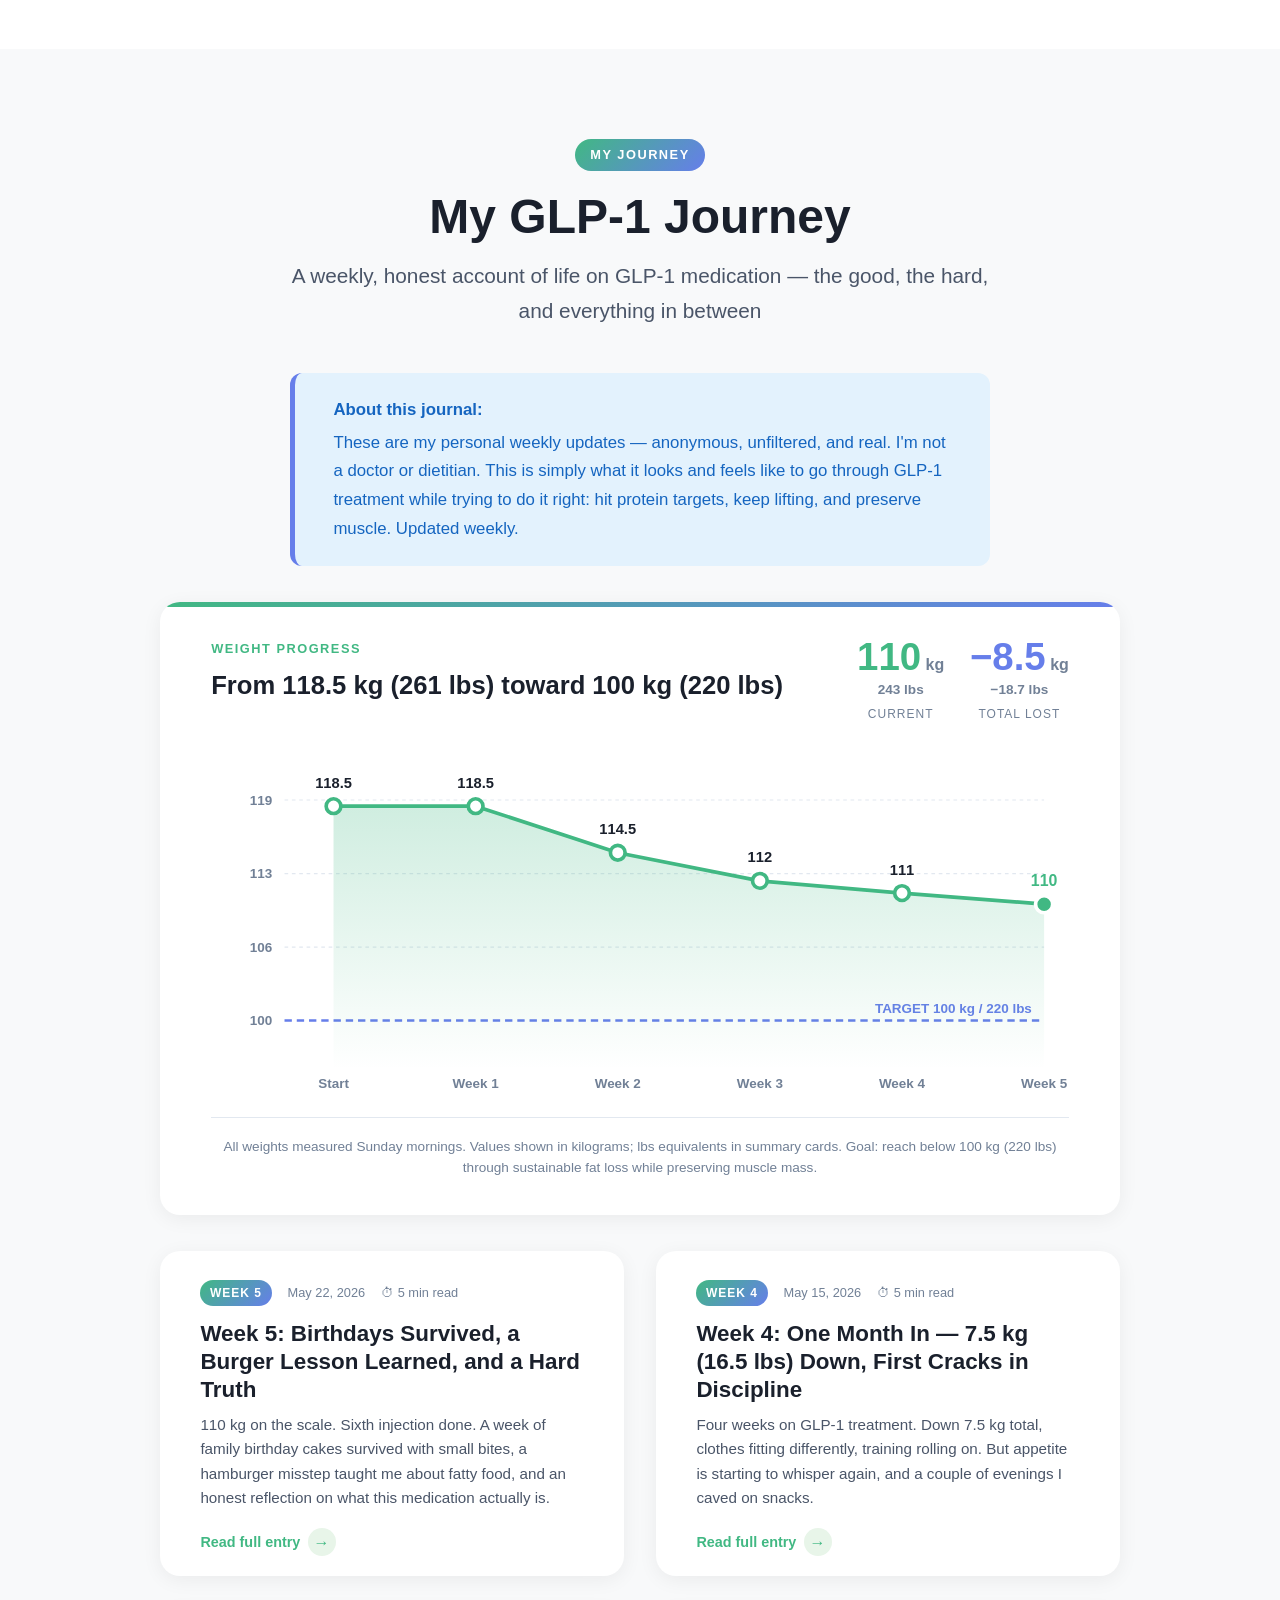
==== commit c3e88abc: "Add files via upload" ====
--- a/index.html
+++ b/index.html
@@ -546,6 +546,18 @@
       </div>
     </a>
 
+    <!-- PDF DOWNLOAD CARD -->
+    <a href="/leanonglp1-4-week-playbook.pdf" download="LeanOnGLP1-4-Week-Playbook.pdf" onclick="gtag('event', 'pdf_download', {'event_category': 'conversion', 'event_label': '4-Week Playbook PDF'});" style="display:block;text-decoration:none;margin-top:2.5vh;">
+      <div style="background:linear-gradient(135deg, #1e3a5f 0%, #2d8f64 100%); border-radius:16px; padding:3vh 4vw; display:flex; align-items:center; justify-content:space-between; gap:2vw; flex-wrap:wrap; box-shadow:0 8px 30px rgba(45,143,100,0.25); transition:all 0.3s; cursor:pointer;" onmouseover="this.style.transform='translateY(-3px)';this.style.boxShadow='0 12px 40px rgba(45,143,100,0.4)';" onmouseout="this.style.transform='translateY(0)';this.style.boxShadow='0 8px 30px rgba(45,143,100,0.25)';">
+        <div style="flex:1;min-width:240px;">
+          <div style="display:inline-block;padding:0.3em 1em;border-radius:20px;font-size:0.7rem;font-weight:700;text-transform:uppercase;letter-spacing:1.5px;background:rgba(255,255,255,0.15);color:white;margin-bottom:1vh;">&#x1F4C4; Free PDF &mdash; no sign-up</div>
+          <div style="font-size:clamp(1.1rem,2.5vw,1.4rem);font-weight:700;color:white;margin-bottom:0.5vh;">Kick Off Your GLP-1 Journey the Right Way</div>
+          <div style="font-size:clamp(0.9rem,1.8vw,1rem);color:rgba(255,255,255,0.85);line-height:1.5;">The 4-week playbook to set the standard from day one &mdash; full strength program, 28 daily checklists, blood pressure log, weigh-in tracker &amp; 4-week review. One printable file.</div>
+        </div>
+        <div style="background:white;color:var(--accent-dark);padding:0.8em 1.6em;border-radius:50px;font-weight:700;font-size:0.95rem;white-space:nowrap;">Download PDF &darr;</div>
+      </div>
+    </a>
+
   </div>
 </section>
 
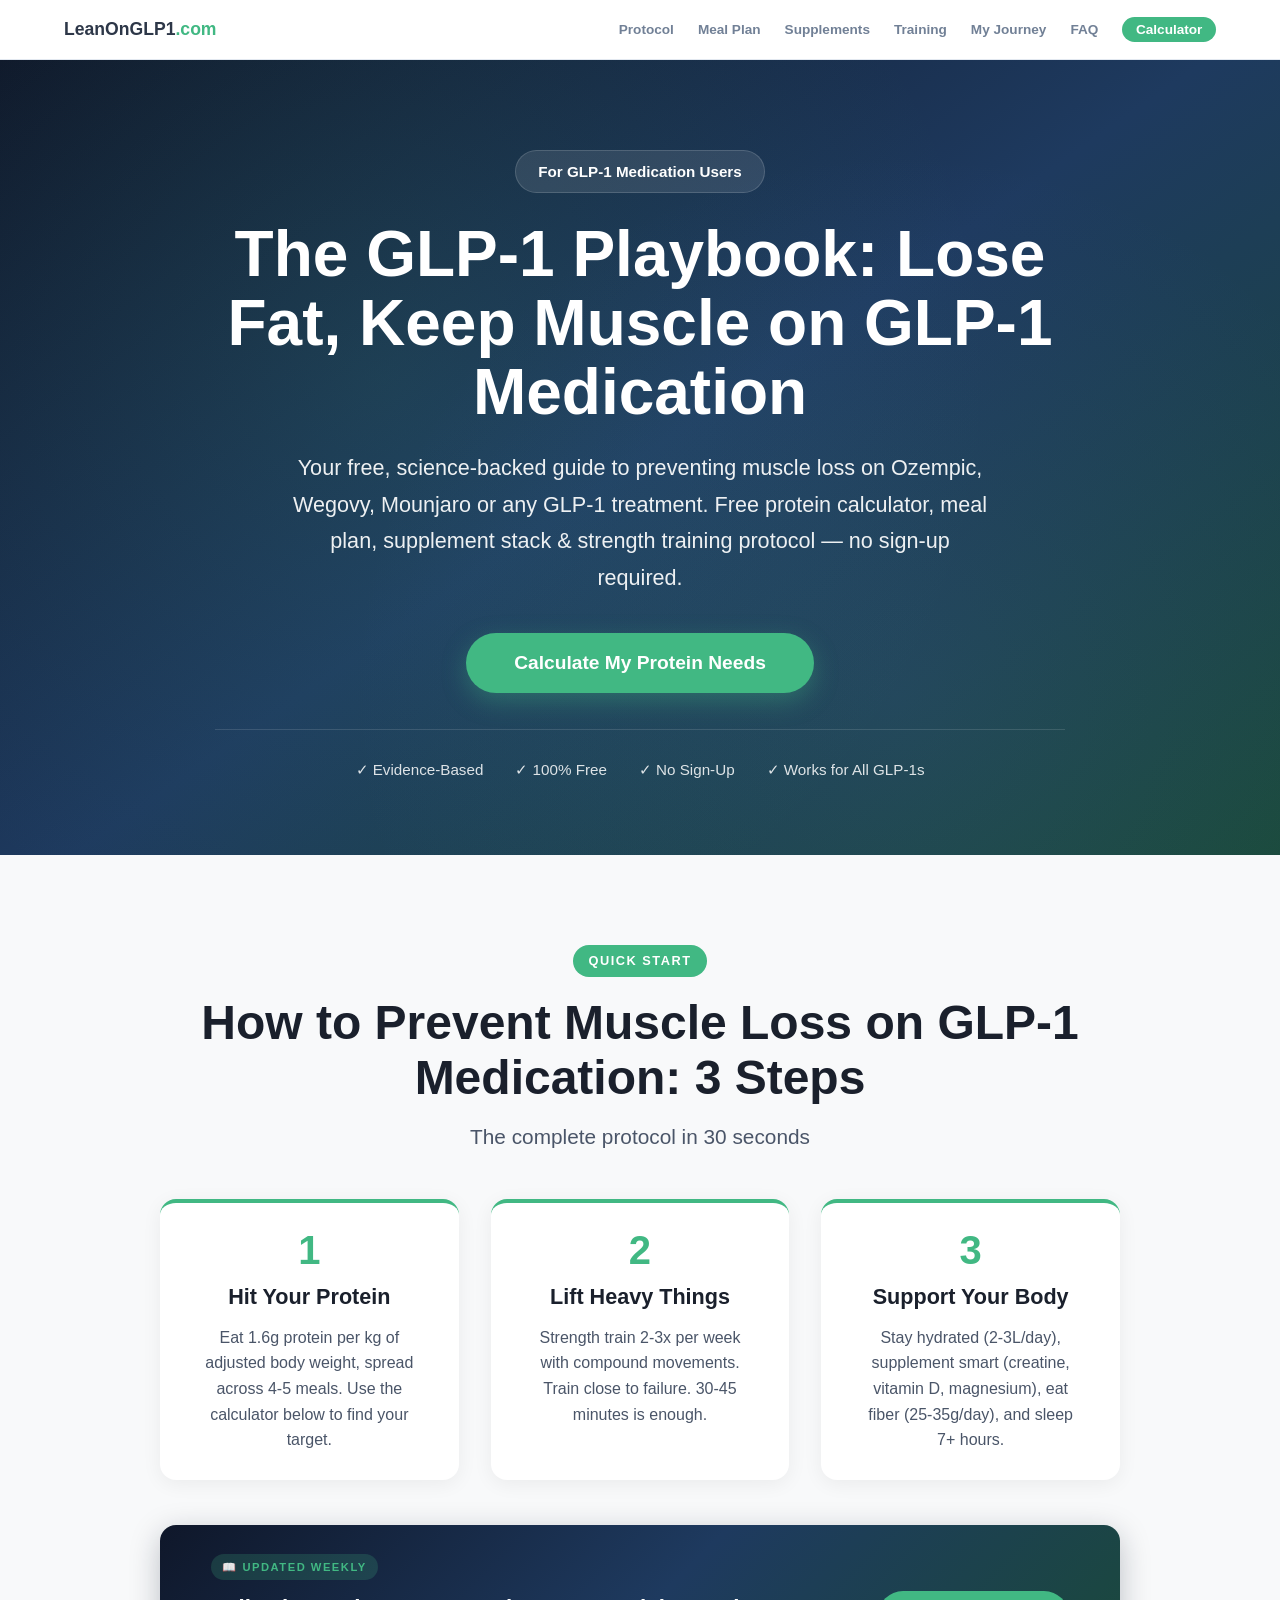
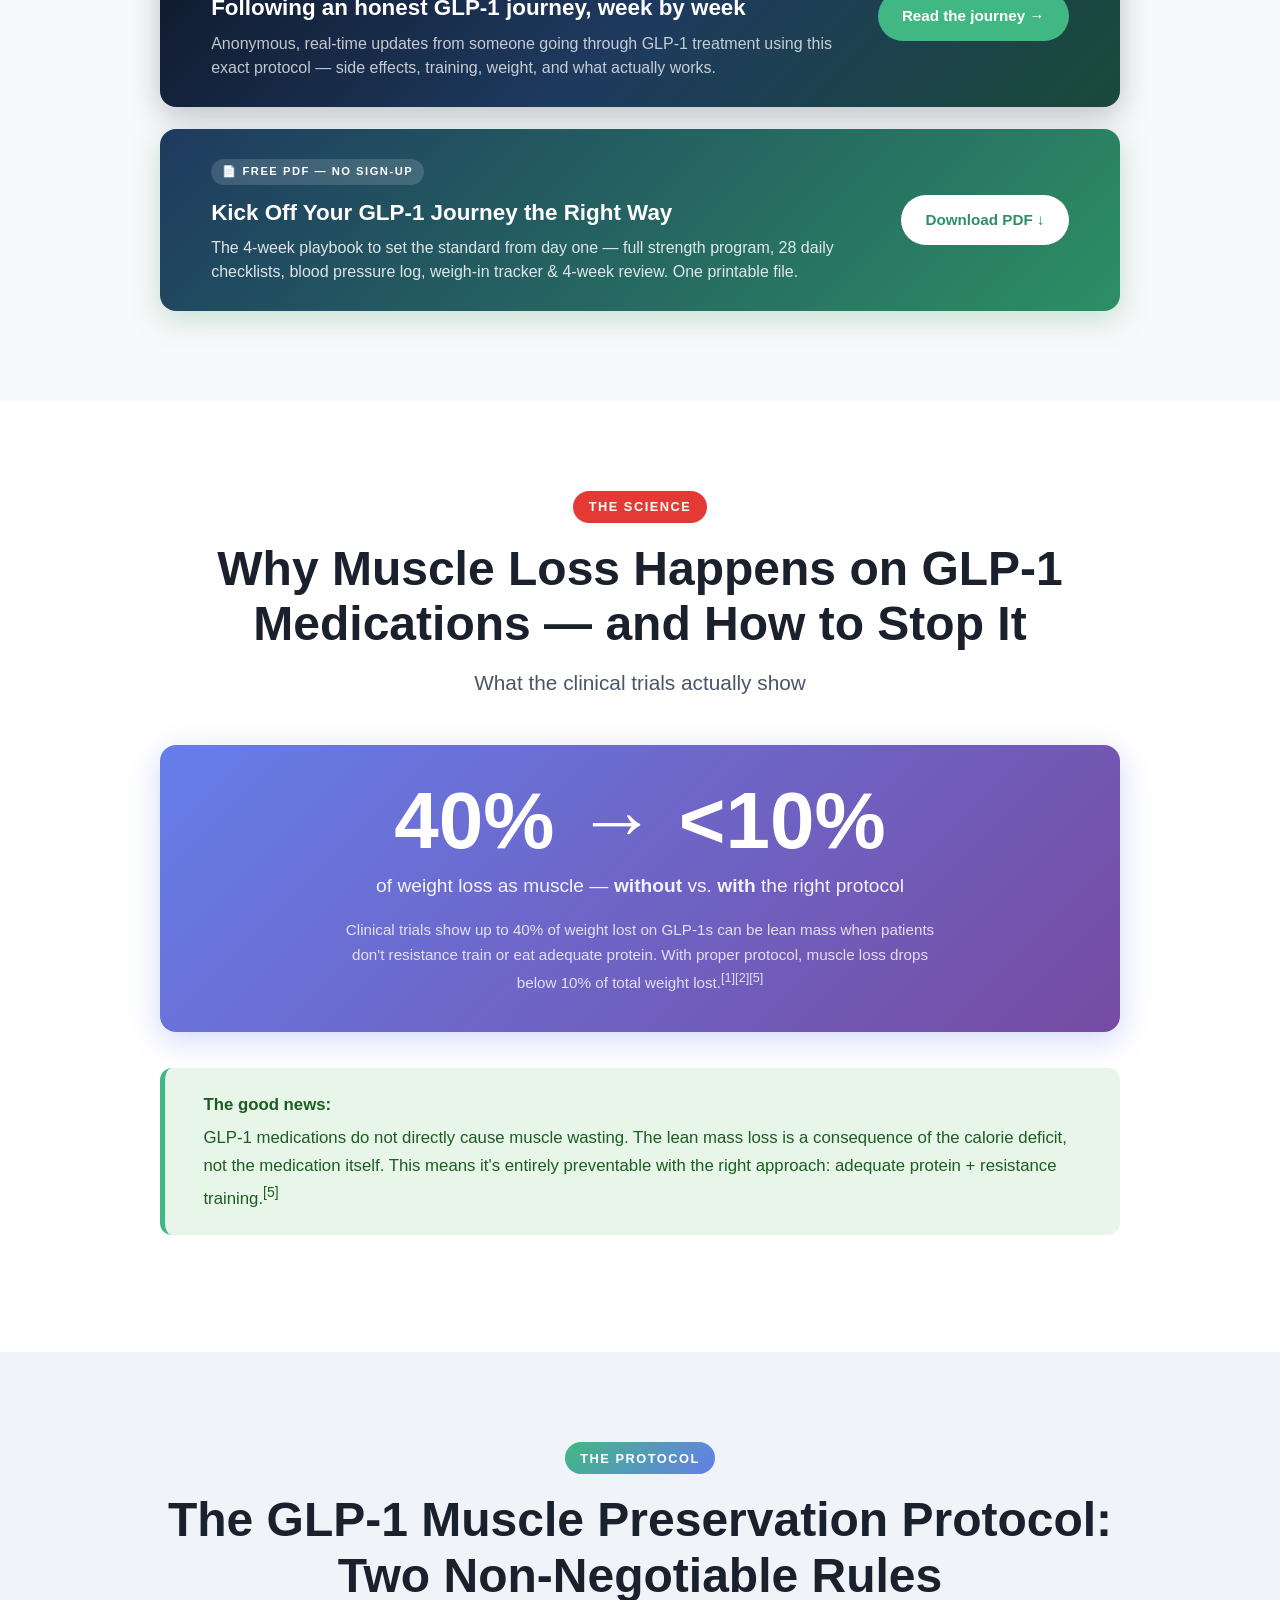
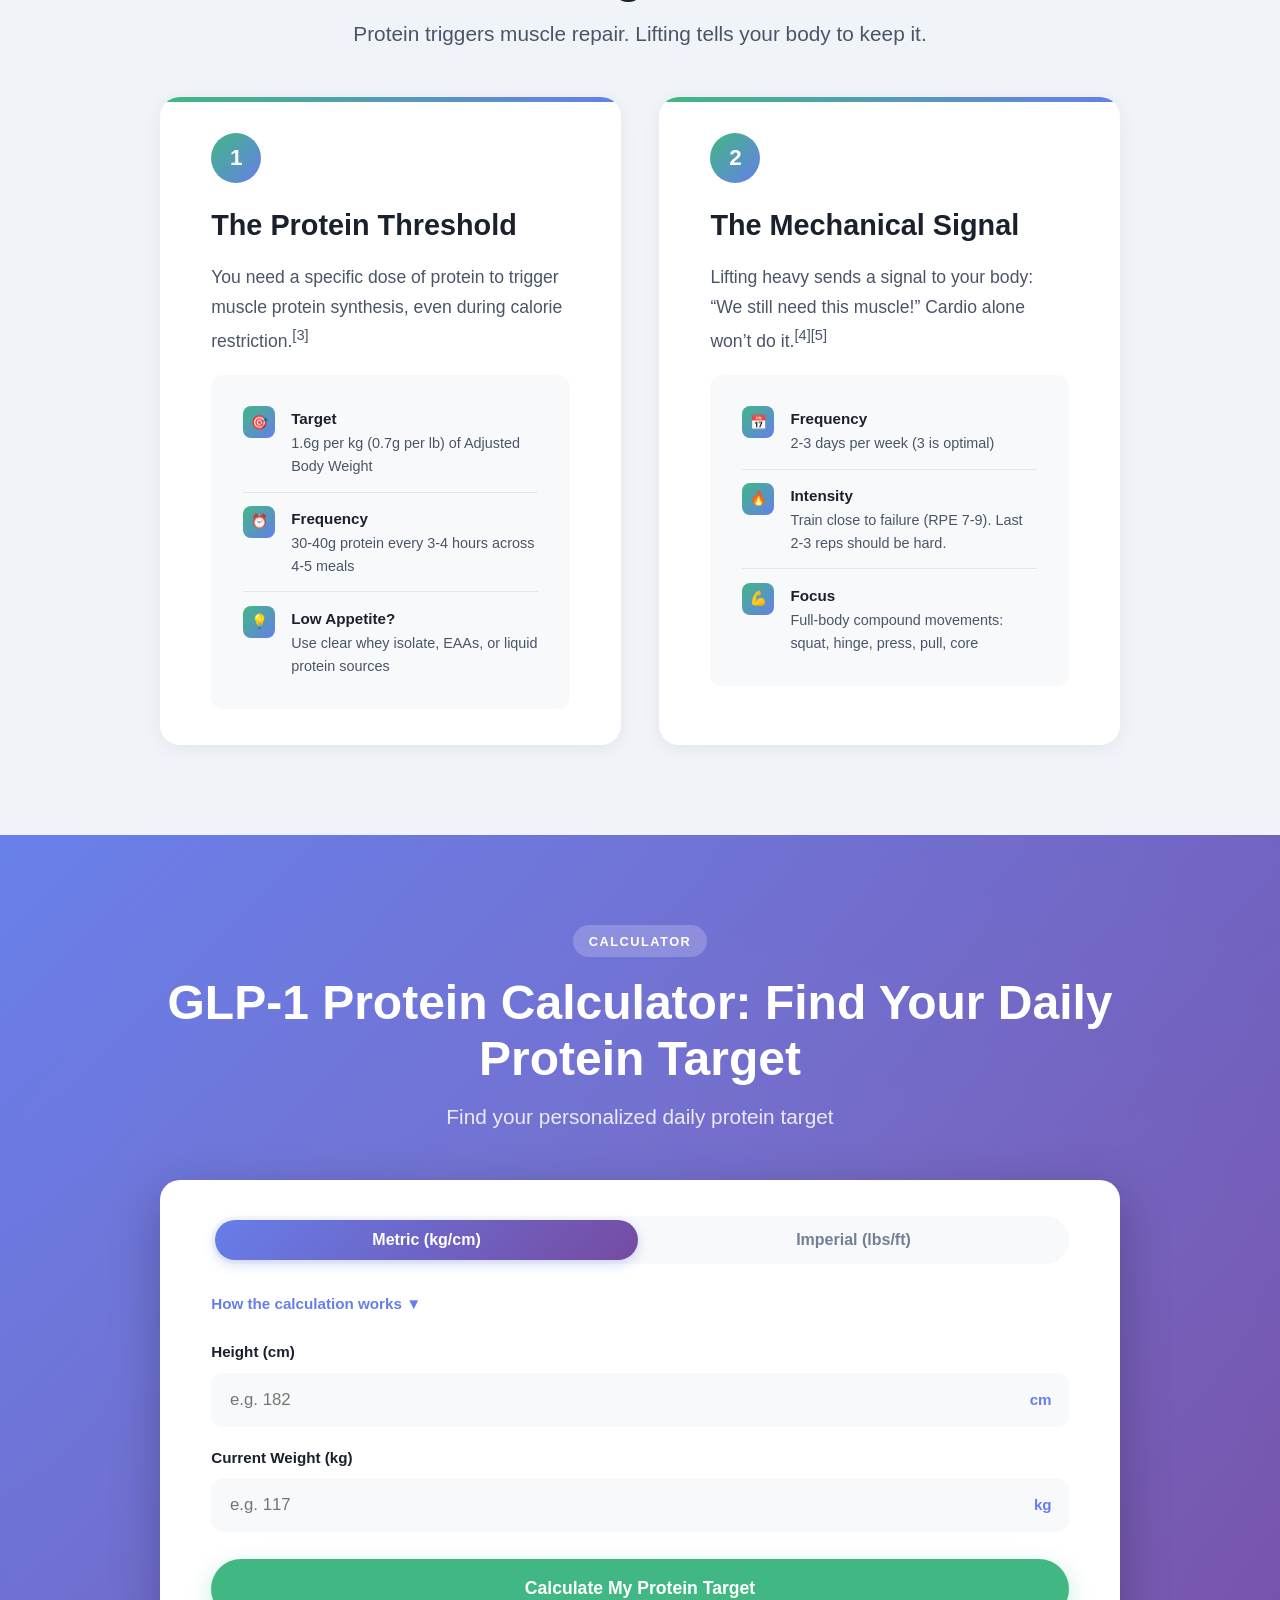
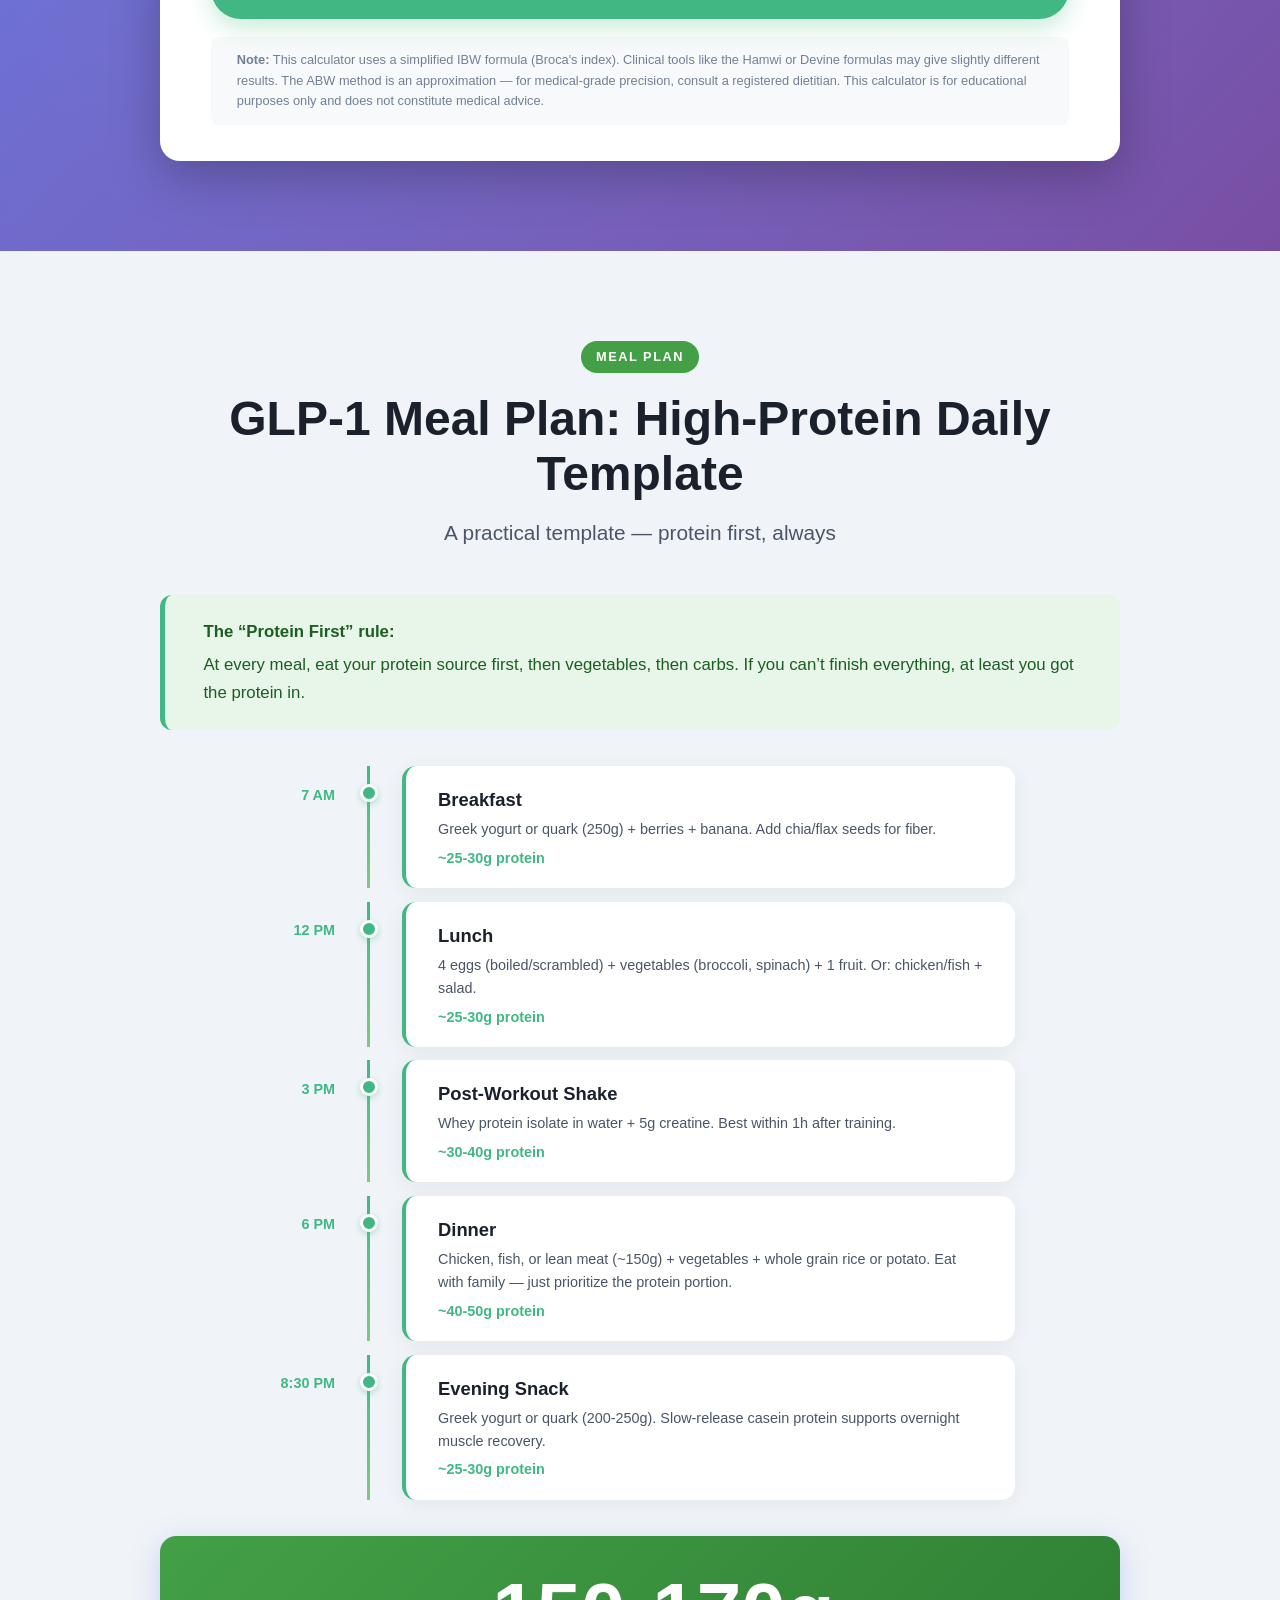
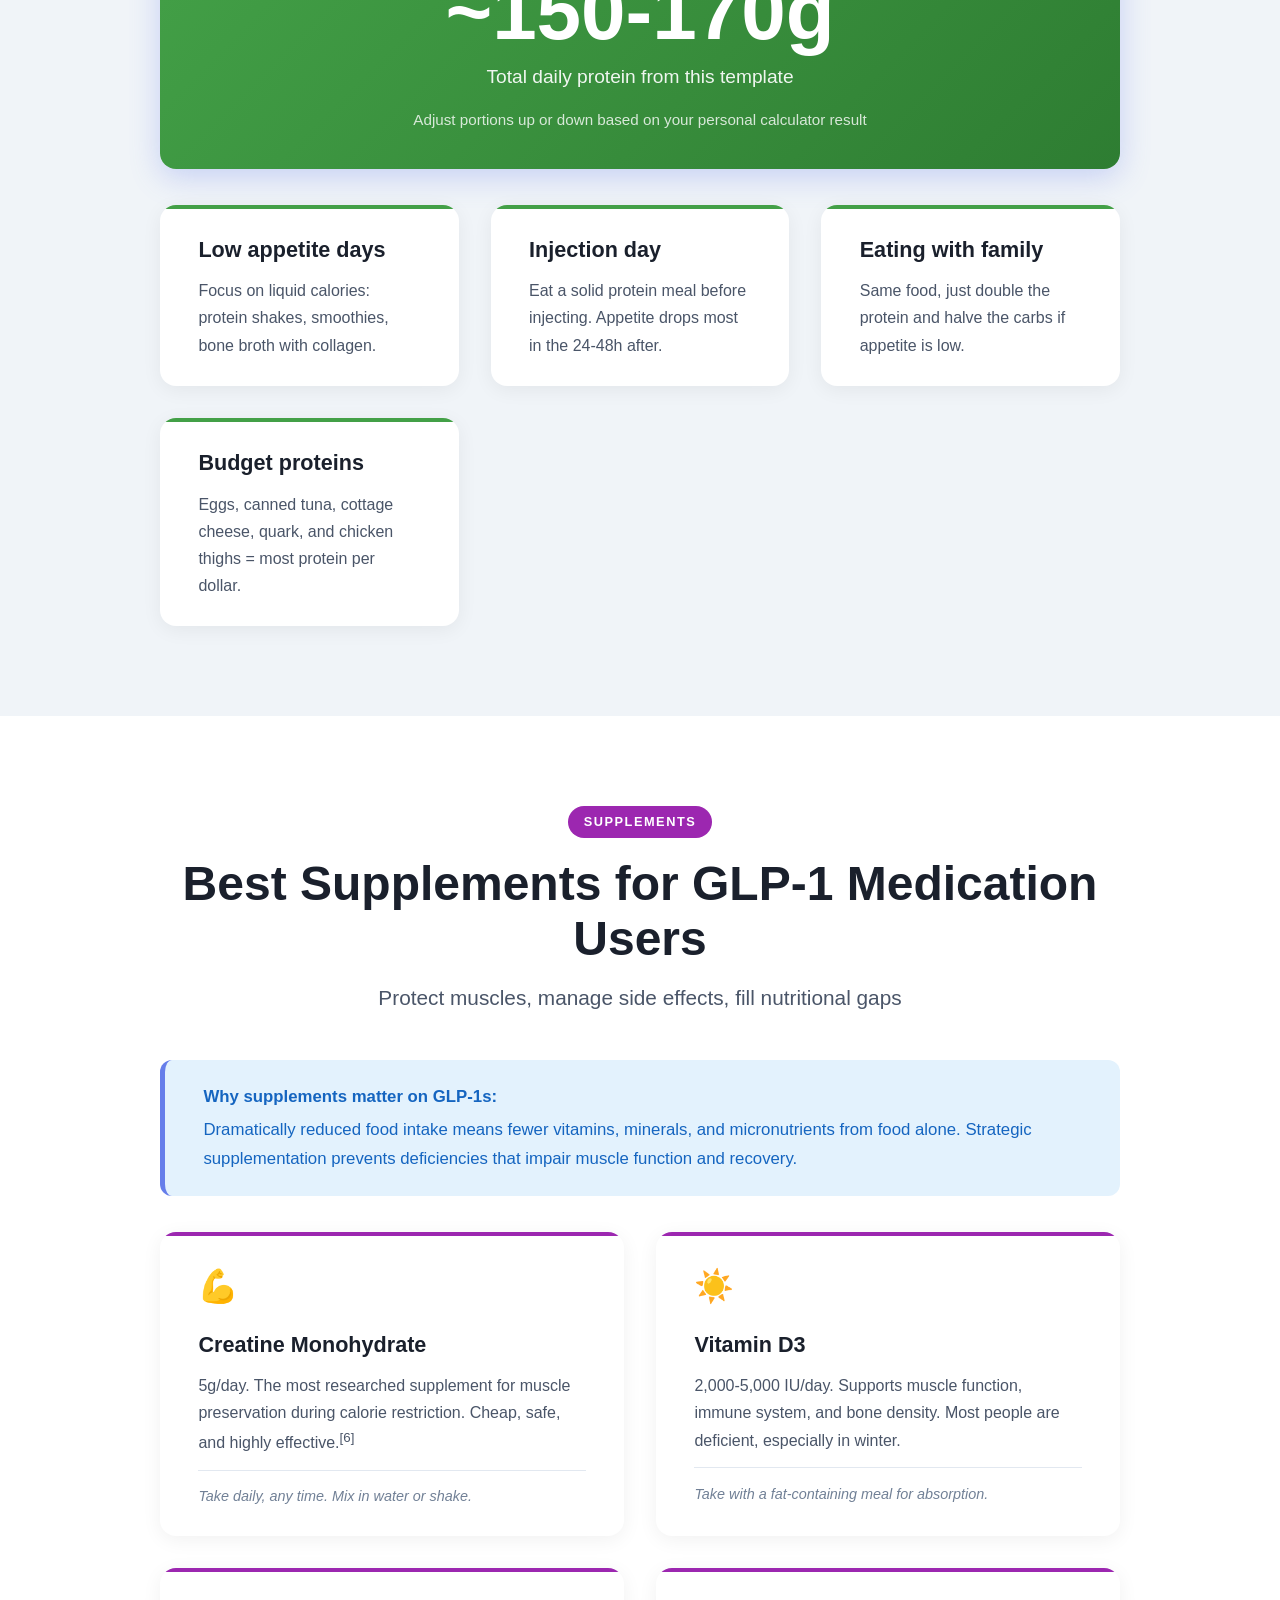
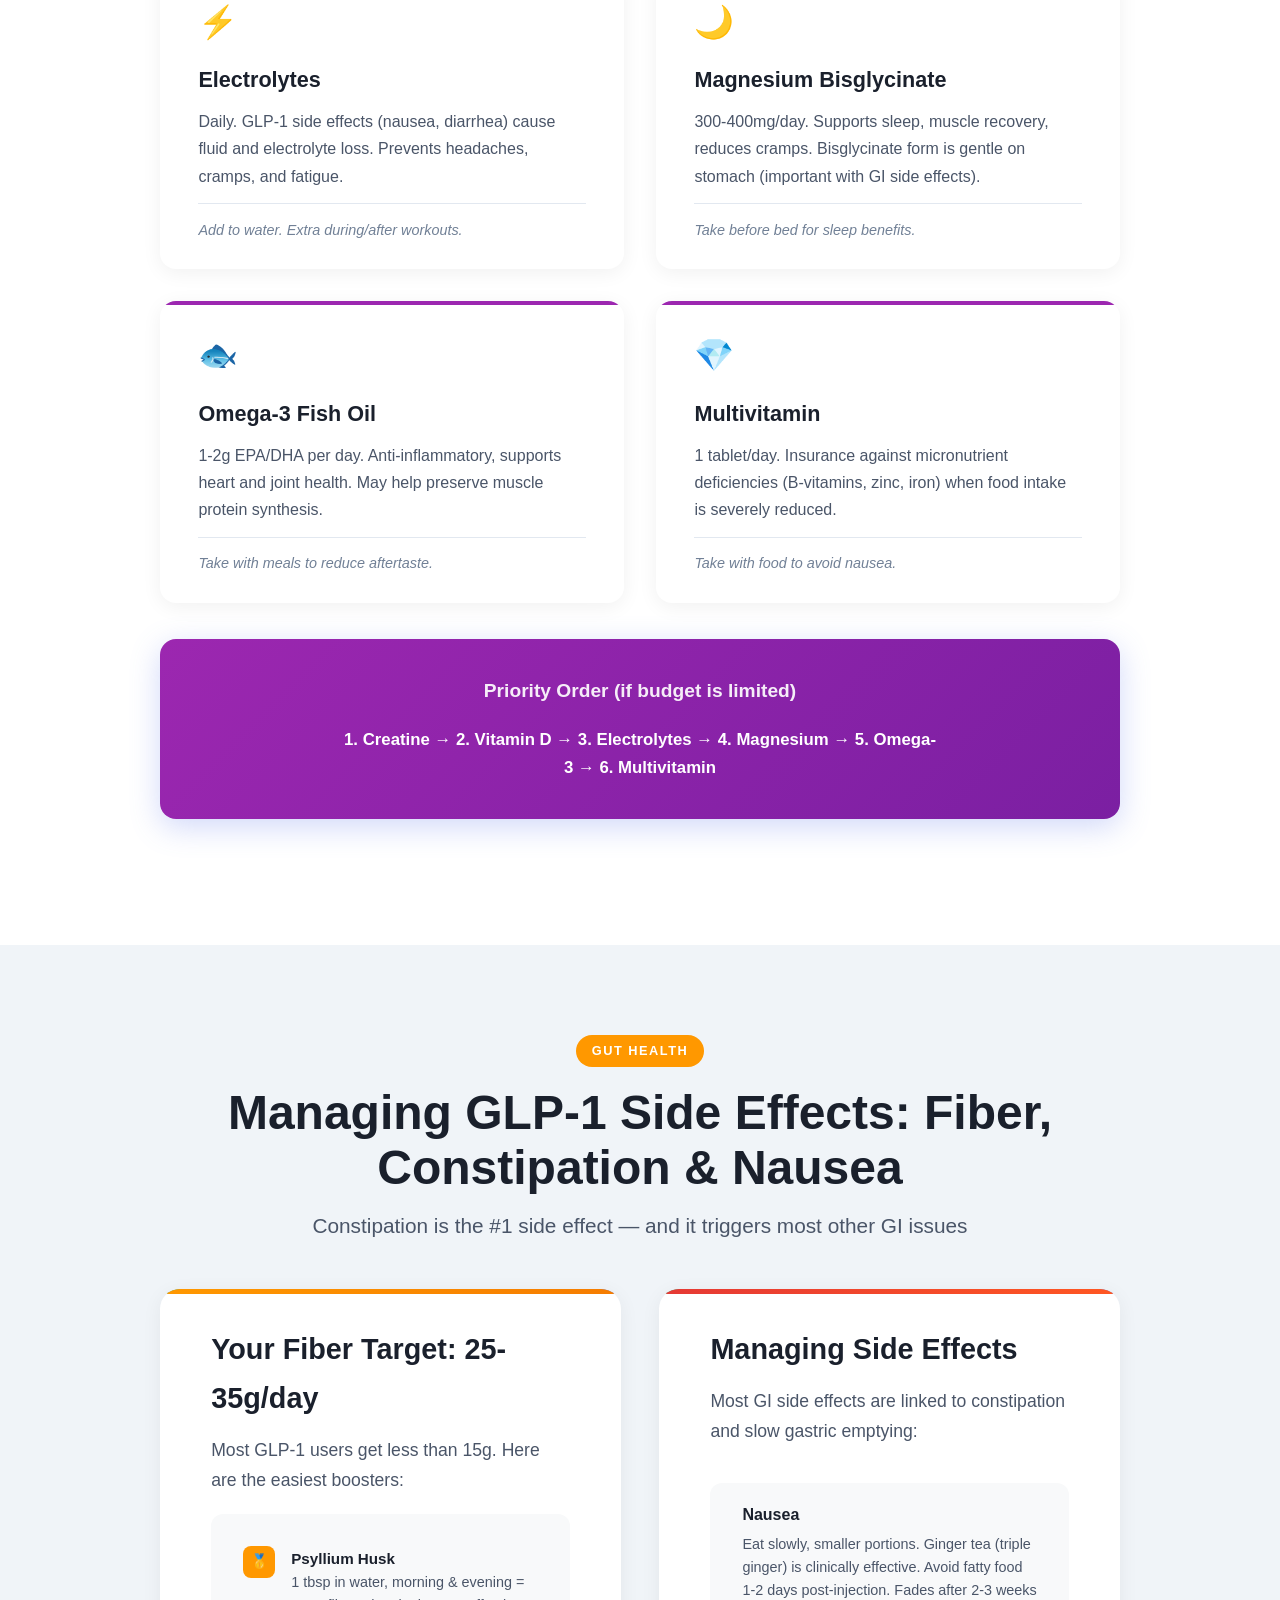
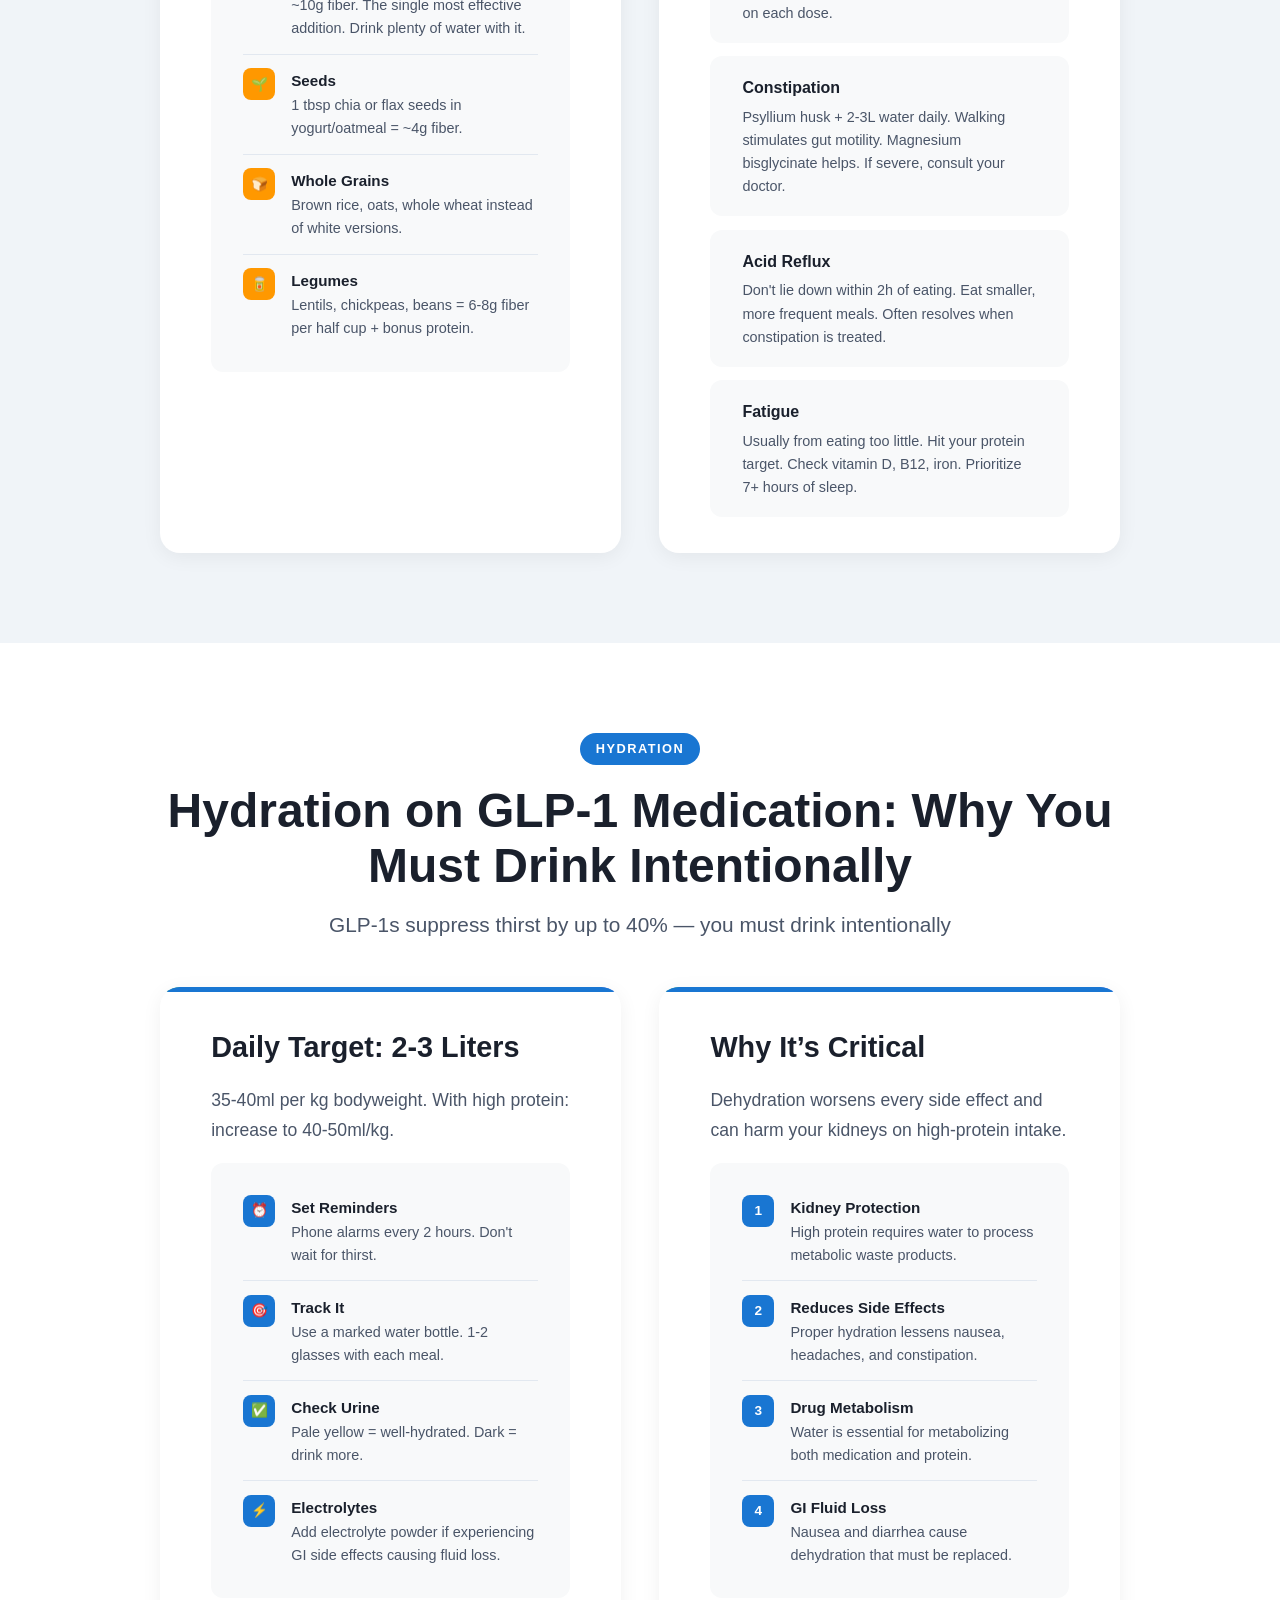
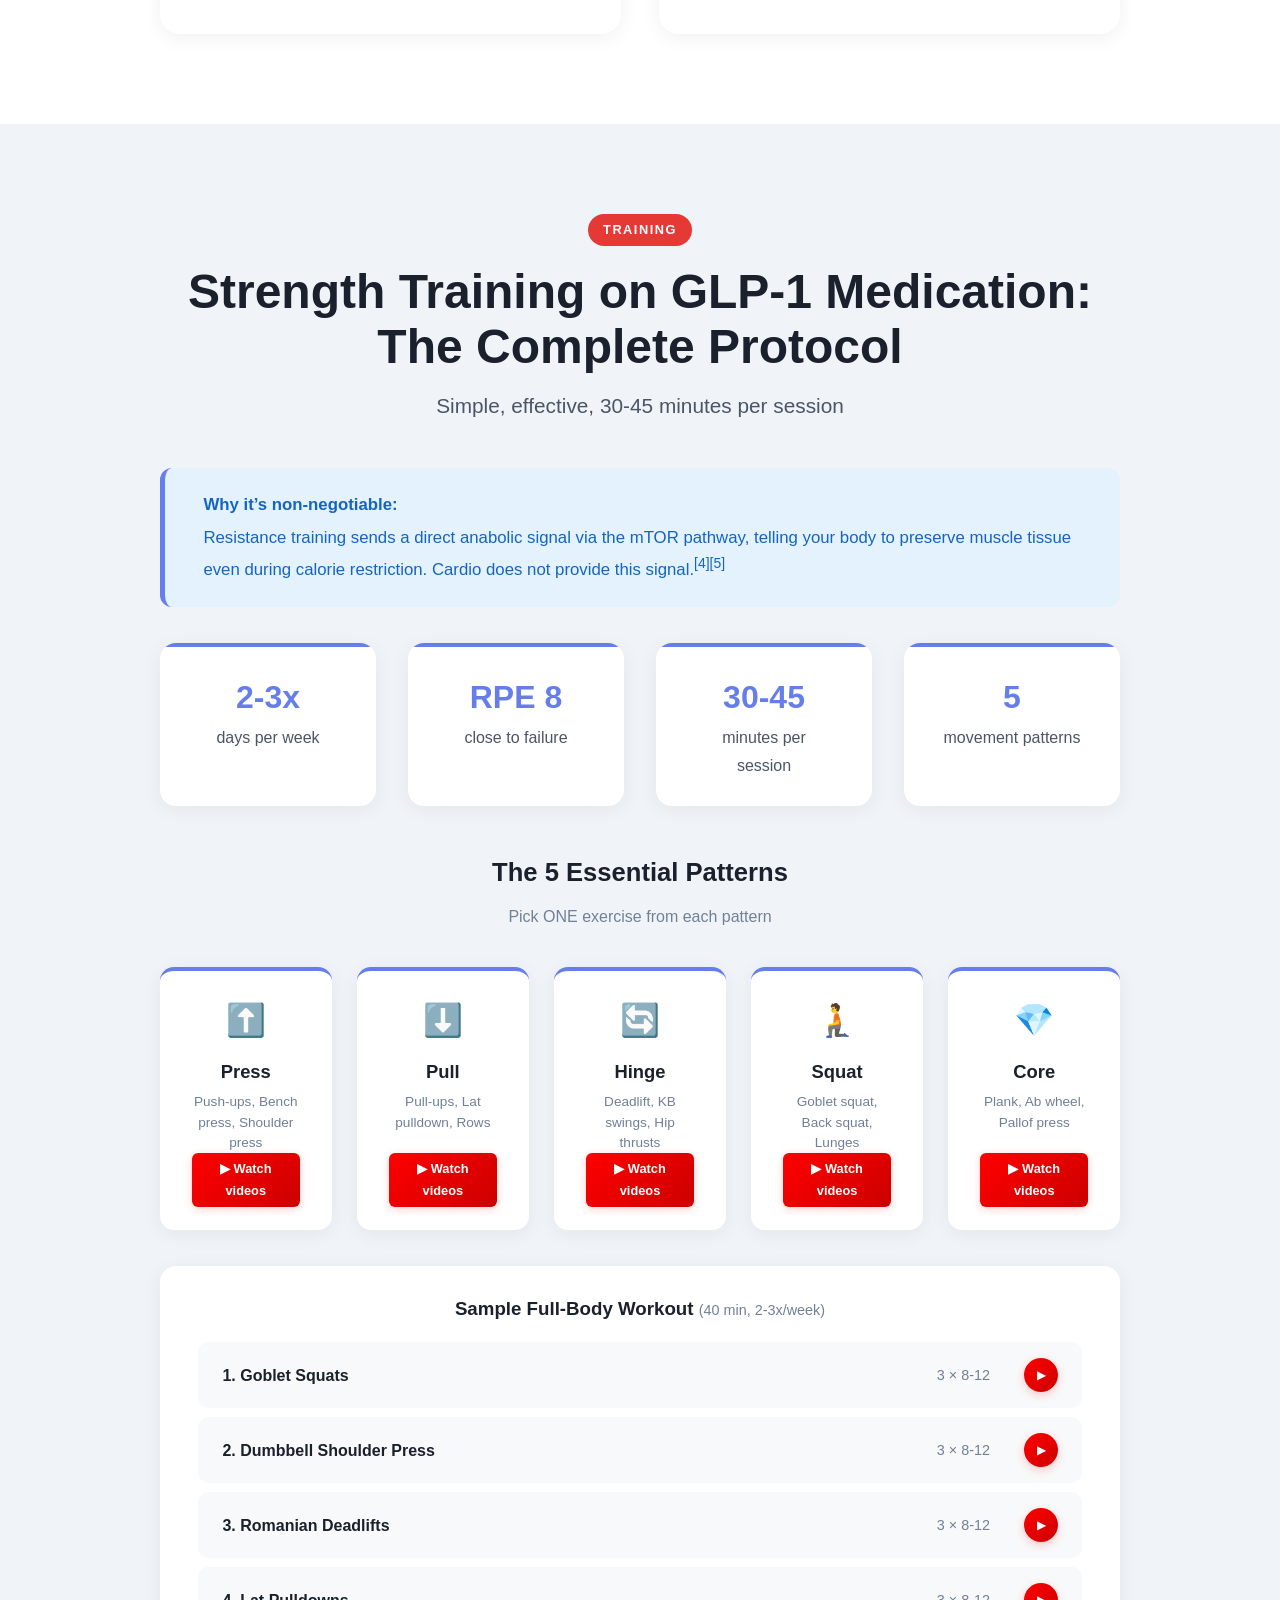
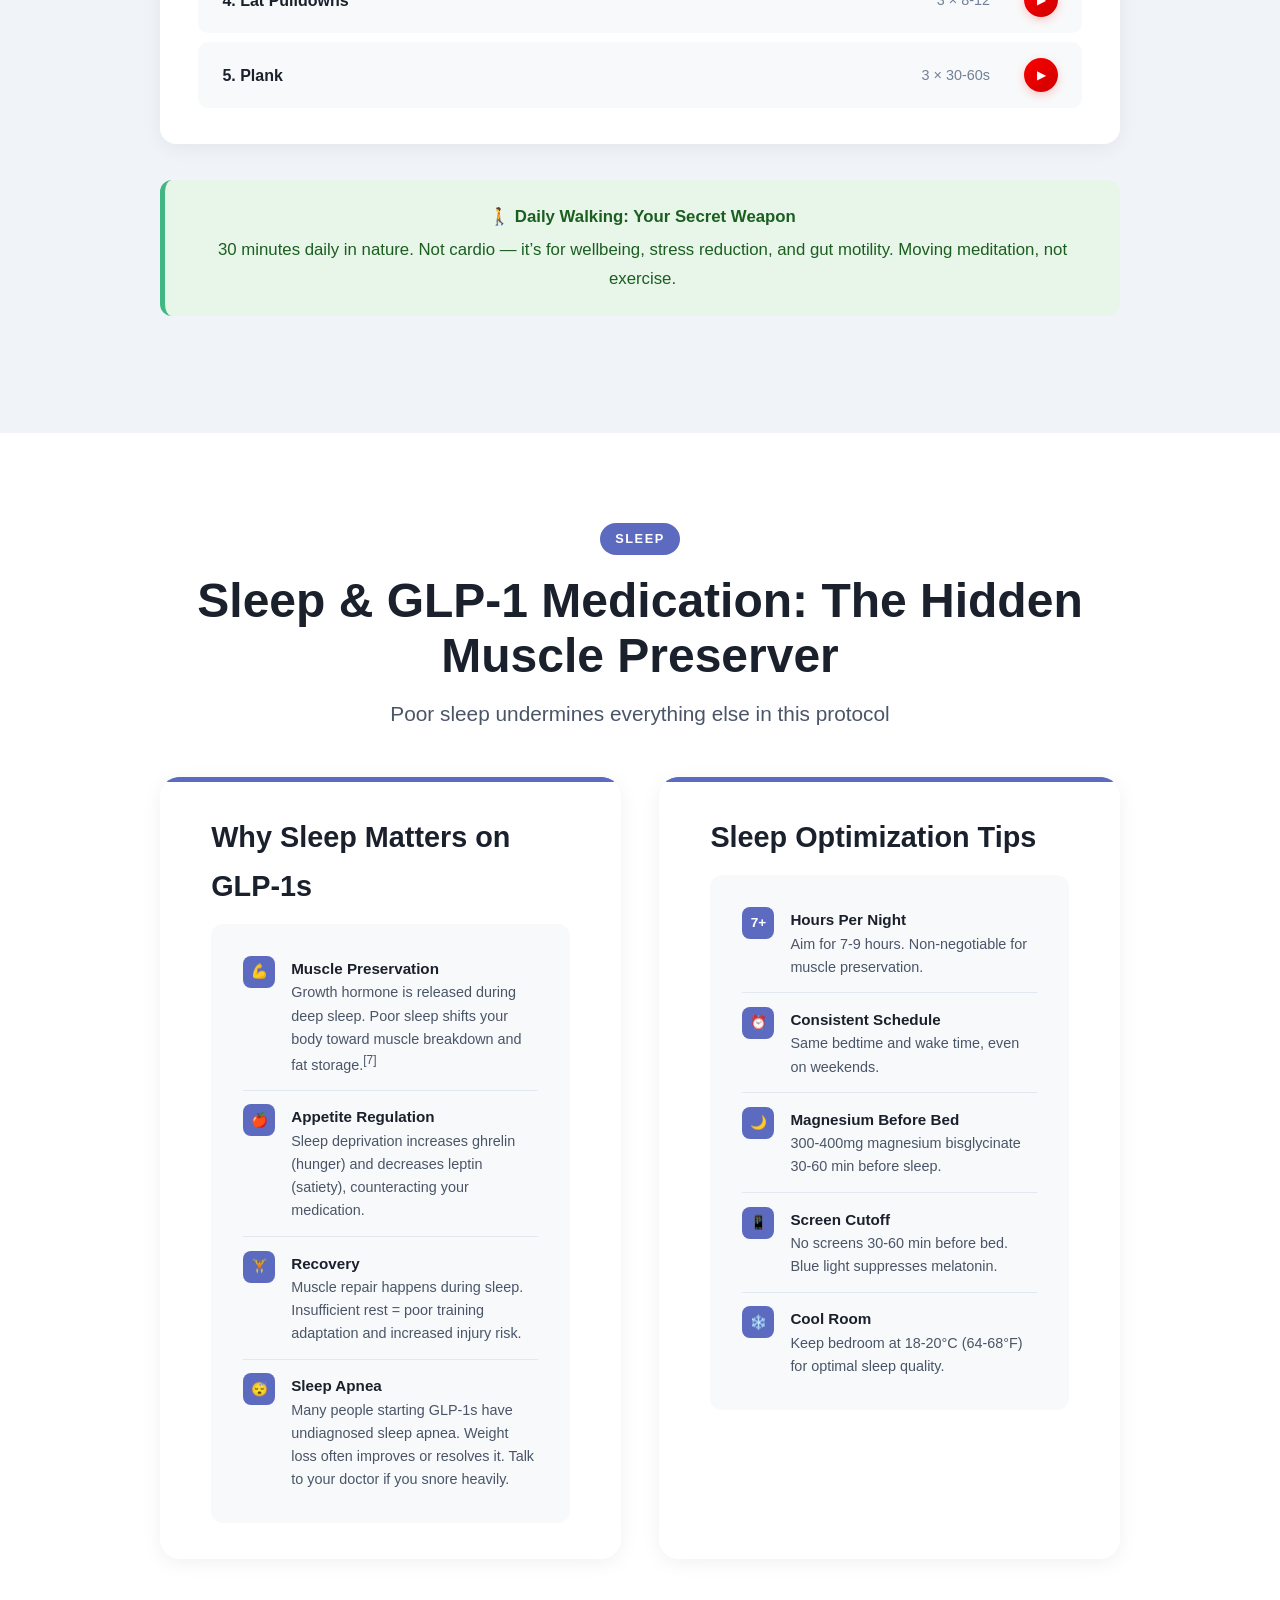
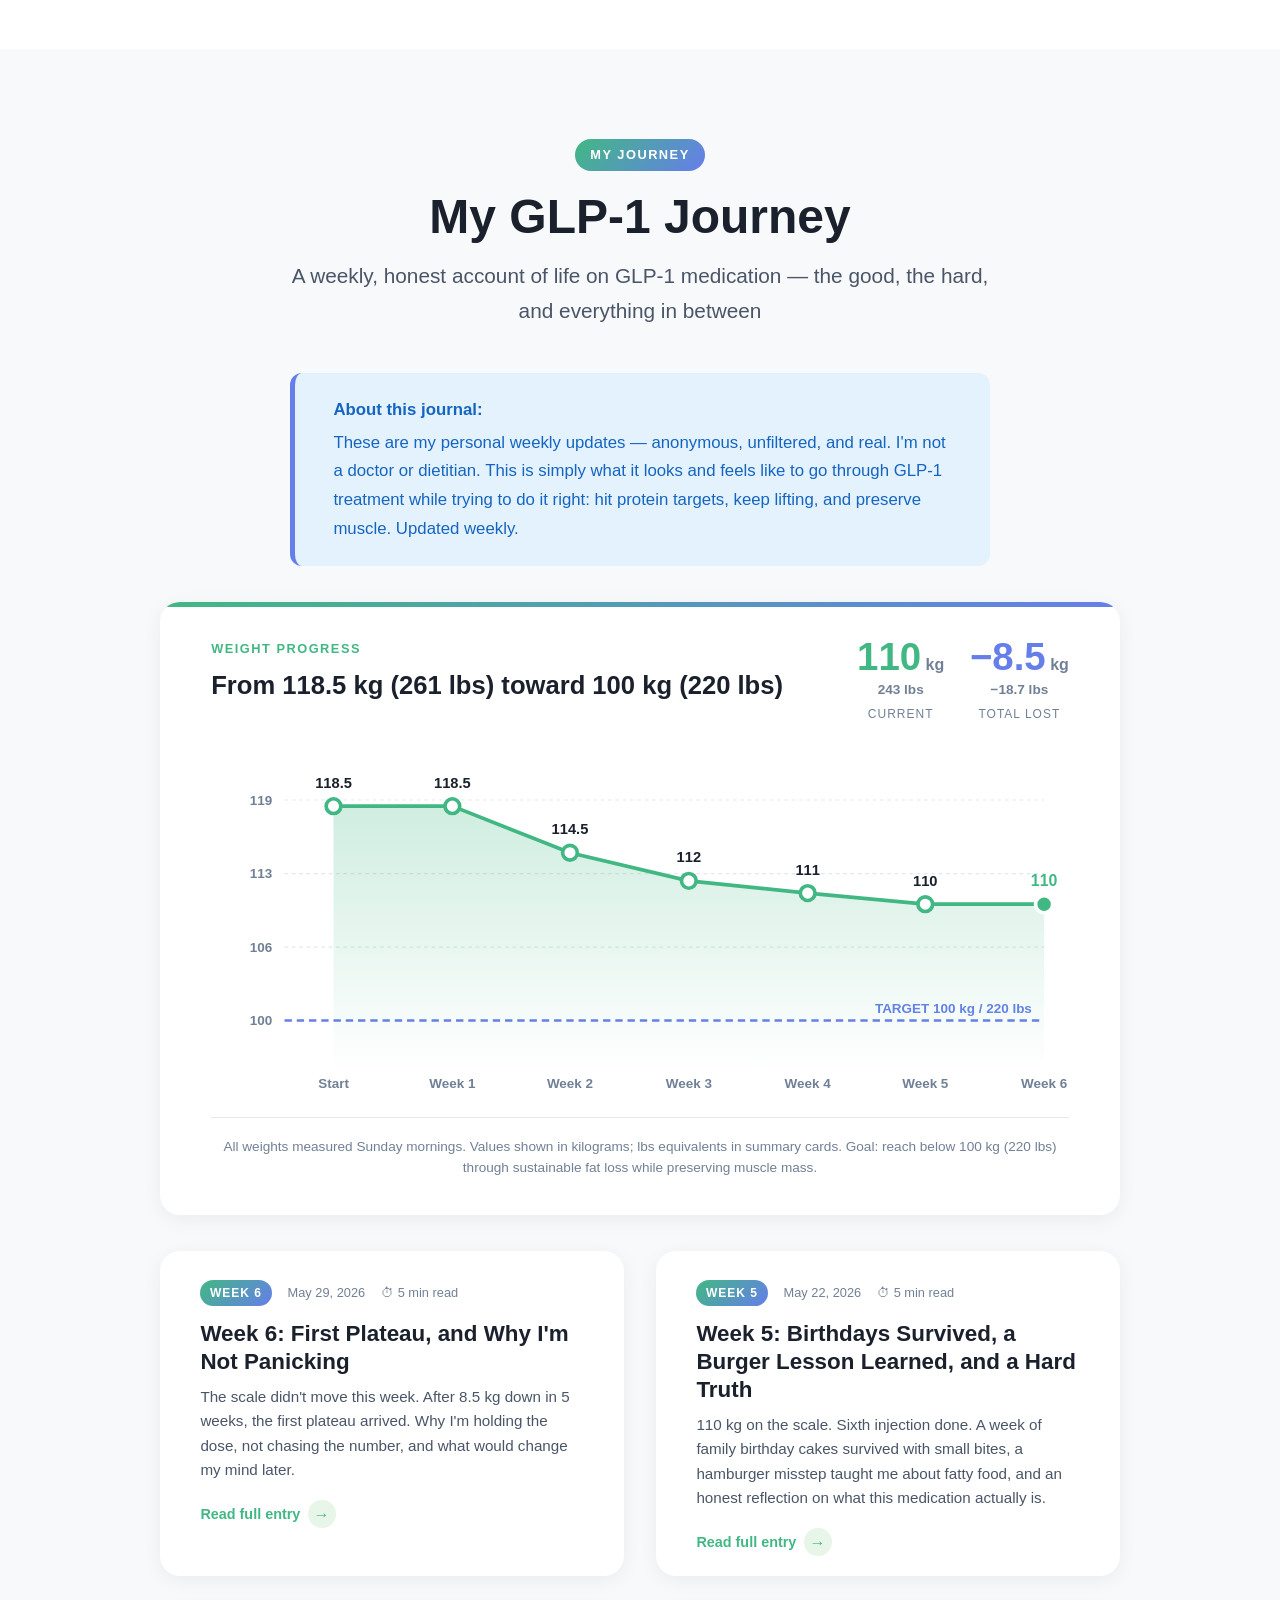
==== commit c61bccc6: "Add files via upload" ====
--- a/index.html
+++ b/index.html
@@ -918,10 +918,10 @@
           </g>
 
           <!-- Filled area under line -->
-          <path d="M 100,45 L 216,45 L 332,83 L 448,106 L 564,116 L 680,125 L 680,260 L 100,260 Z" fill="url(#weightFillGrad)"/>
+          <path d="M 100,45 L 197,45 L 293,83 L 390,106 L 487,116 L 583,125 L 680,125 L 680,260 L 100,260 Z" fill="url(#weightFillGrad)"/>
 
           <!-- Main weight line -->
-          <path d="M 100,45 L 216,45 L 332,83 L 448,106 L 564,116 L 680,125" fill="none" stroke="#41b883" stroke-width="3" stroke-linecap="round" stroke-linejoin="round"/>
+          <path d="M 100,45 L 197,45 L 293,83 L 390,106 L 487,116 L 583,125 L 680,125" fill="none" stroke="#41b883" stroke-width="3" stroke-linecap="round" stroke-linejoin="round"/>
 
           <!-- Data points with values -->
           <g>
@@ -930,22 +930,26 @@
             <text x="100" y="30" text-anchor="middle" font-size="12" font-weight="700" fill="#1a202c" font-family="-apple-system, BlinkMacSystemFont, Segoe UI, Roboto, sans-serif">118.5</text>
 
             <!-- Week 1: 118.5 kg -->
-            <circle cx="216" cy="45" r="6" fill="#ffffff" stroke="#41b883" stroke-width="3"/>
-            <text x="216" y="30" text-anchor="middle" font-size="12" font-weight="700" fill="#1a202c" font-family="-apple-system, BlinkMacSystemFont, Segoe UI, Roboto, sans-serif">118.5</text>
+            <circle cx="197" cy="45" r="6" fill="#ffffff" stroke="#41b883" stroke-width="3"/>
+            <text x="197" y="30" text-anchor="middle" font-size="12" font-weight="700" fill="#1a202c" font-family="-apple-system, BlinkMacSystemFont, Segoe UI, Roboto, sans-serif">118.5</text>
 
             <!-- Week 2: 114.5 kg -->
-            <circle cx="332" cy="83" r="6" fill="#ffffff" stroke="#41b883" stroke-width="3"/>
-            <text x="332" y="68" text-anchor="middle" font-size="12" font-weight="700" fill="#1a202c" font-family="-apple-system, BlinkMacSystemFont, Segoe UI, Roboto, sans-serif">114.5</text>
+            <circle cx="293" cy="83" r="6" fill="#ffffff" stroke="#41b883" stroke-width="3"/>
+            <text x="293" y="68" text-anchor="middle" font-size="12" font-weight="700" fill="#1a202c" font-family="-apple-system, BlinkMacSystemFont, Segoe UI, Roboto, sans-serif">114.5</text>
 
             <!-- Week 3: 112 kg -->
-            <circle cx="448" cy="106" r="6" fill="#ffffff" stroke="#41b883" stroke-width="3"/>
-            <text x="448" y="91" text-anchor="middle" font-size="12" font-weight="700" fill="#1a202c" font-family="-apple-system, BlinkMacSystemFont, Segoe UI, Roboto, sans-serif">112</text>
+            <circle cx="390" cy="106" r="6" fill="#ffffff" stroke="#41b883" stroke-width="3"/>
+            <text x="390" y="91" text-anchor="middle" font-size="12" font-weight="700" fill="#1a202c" font-family="-apple-system, BlinkMacSystemFont, Segoe UI, Roboto, sans-serif">112</text>
 
             <!-- Week 4: 111 kg -->
-            <circle cx="564" cy="116" r="6" fill="#ffffff" stroke="#41b883" stroke-width="3"/>
-            <text x="564" y="101" text-anchor="middle" font-size="12" font-weight="700" fill="#1a202c" font-family="-apple-system, BlinkMacSystemFont, Segoe UI, Roboto, sans-serif">111</text>
-
-            <!-- Week 5: 110 kg (newest) -->
+            <circle cx="487" cy="116" r="6" fill="#ffffff" stroke="#41b883" stroke-width="3"/>
+            <text x="487" y="101" text-anchor="middle" font-size="12" font-weight="700" fill="#1a202c" font-family="-apple-system, BlinkMacSystemFont, Segoe UI, Roboto, sans-serif">111</text>
+
+            <!-- Week 5: 110 kg -->
+            <circle cx="583" cy="125" r="6" fill="#ffffff" stroke="#41b883" stroke-width="3"/>
+            <text x="583" y="110" text-anchor="middle" font-size="12" font-weight="700" fill="#1a202c" font-family="-apple-system, BlinkMacSystemFont, Segoe UI, Roboto, sans-serif">110</text>
+
+            <!-- Week 6: 110 kg (plateau - newest) -->
             <circle cx="680" cy="125" r="7" fill="#41b883" stroke="#ffffff" stroke-width="3"/>
             <text x="680" y="110" text-anchor="middle" font-size="13" font-weight="800" fill="#41b883" font-family="-apple-system, BlinkMacSystemFont, Segoe UI, Roboto, sans-serif">110</text>
           </g>
@@ -953,11 +957,12 @@
           <!-- X-axis labels -->
           <g font-size="11" fill="#718096" font-family="-apple-system, BlinkMacSystemFont, Segoe UI, Roboto, sans-serif" font-weight="600">
             <text x="100" y="275" text-anchor="middle">Start</text>
-            <text x="216" y="275" text-anchor="middle">Week 1</text>
-            <text x="332" y="275" text-anchor="middle">Week 2</text>
-            <text x="448" y="275" text-anchor="middle">Week 3</text>
-            <text x="564" y="275" text-anchor="middle">Week 4</text>
-            <text x="680" y="275" text-anchor="middle">Week 5</text>
+            <text x="197" y="275" text-anchor="middle">Week 1</text>
+            <text x="293" y="275" text-anchor="middle">Week 2</text>
+            <text x="390" y="275" text-anchor="middle">Week 3</text>
+            <text x="487" y="275" text-anchor="middle">Week 4</text>
+            <text x="583" y="275" text-anchor="middle">Week 5</text>
+            <text x="680" y="275" text-anchor="middle">Week 6</text>
           </g>
         </svg>
       </div>
@@ -970,7 +975,24 @@
 
     <div class="blog-grid">
 
-      <!-- Week 5 - Most recent -->
+      <!-- Week 6 - Most recent -->
+      <a href="/journey/week-6/" class="blog-card" style="text-decoration:none;color:inherit;display:block;">
+        <div class="blog-card-header">
+          <div class="blog-meta">
+            <span class="blog-tag">Week 6</span>
+            <span class="blog-date">May 29, 2026</span>
+            <span class="blog-readtime">&#x23F1; 5 min read</span>
+          </div>
+          <h3 class="blog-title">Week 6: First Plateau, and Why I'm Not Panicking</h3>
+          <p class="blog-excerpt">The scale didn't move this week. After 8.5 kg down in 5 weeks, the first plateau arrived. Why I'm holding the dose, not chasing the number, and what would change my mind later.</p>
+          <div class="blog-expand-btn">
+            Read full entry
+            <span class="blog-expand-icon">&rarr;</span>
+          </div>
+        </div>
+      </a>
+
+      <!-- Week 5 -->
       <a href="/journey/week-5/" class="blog-card" style="text-decoration:none;color:inherit;display:block;">
         <div class="blog-card-header">
           <div class="blog-meta">
@@ -1077,10 +1099,10 @@
         <div class="blog-card-header">
           <div class="blog-meta">
             <span class="blog-tag" style="background:#aaa;">Coming Next</span>
-            <span class="blog-date">Week 6</span>
-          </div>
-          <h3 class="blog-title" style="color:var(--text-muted);">Week 6 &mdash; Halfway Through Month Two</h3>
-          <p class="blog-excerpt" style="color:var(--text-muted);">Halfway point of my chosen 12-week stretch at 2.5 mg. Time to assess and decide what month two looks like. Updated weekly.</p>
+            <span class="blog-date">Week 7</span>
+          </div>
+          <h3 class="blog-title" style="color:var(--text-muted);">Week 7 &mdash; Plateau or Progress?</h3>
+          <p class="blog-excerpt" style="color:var(--text-muted);">Either the scale moves again or the plateau continues. Either way, the plan stays the same. Updated weekly.</p>
         </div>
       </div>
 
@@ -1300,7 +1322,7 @@
 {"@context":"https://schema.org","@type":"WebApplication","name":"GLP-1 Protein Calculator","url":"https://www.leanonglp1.com/#calculator","description":"Free protein calculator for GLP-1 medication users. Calculates optimal daily protein intake based on Adjusted Body Weight to prevent muscle loss on Ozempic, Wegovy or Mounjaro.","applicationCategory":"HealthApplication","operatingSystem":"Any","offers":{"@type":"Offer","price":"0","priceCurrency":"USD"},"featureList":["Adjusted Body Weight protein calculator","Metric and imperial units","Personalized per-meal protein targets","Sample meal plan","Supplement stack guide","Strength training protocol","Side effect management","Sleep optimization","Weekly GLP-1 journey log"]}
 </script>
 <script type="application/ld+json">
-{"@context":"https://schema.org","@type":"Blog","name":"My GLP-1 Journey","url":"https://www.leanonglp1.com/#journey","description":"Anonymous weekly journal documenting a real GLP-1 treatment experience — side effects, weight loss, training, and nutrition on Mounjaro","blogPost":[{"@type":"BlogPosting","headline":"Week 5: Birthdays Survived, a Burger Lesson Learned, and a Hard Truth","datePublished":"2026-05-22","dateModified":"2026-05-22","description":"Week 5 on GLP-1 treatment at 2.5 mg. Down to 110 kg, 8.5 kg total. Navigated a week of birthday cakes successfully, learned a hard lesson about fatty food, and trap bar training is paying off. Plus an honest reflection on what GLP-1 medication actually is.","url":"https://www.leanonglp1.com/journey/week-5/","author":{"@type":"Person","name":"Anonymous"},"keywords":"GLP-1 week 5, Mounjaro 2.5 mg results, GLP-1 birthday eating, GLP-1 fatty food nausea, GLP-1 lifestyle change"},{"@type":"BlogPosting","headline":"Week 4: One Month In — 7.5 kg Down, First Cracks in Discipline","datePublished":"2026-05-15","dateModified":"2026-05-15","description":"One month review on GLP-1 treatment at 2.5 mg. Down 7.5 kg total, clothes fitting differently, training schedule held. First signs of returning appetite and a couple of off-protocol evenings — an honest first-month report.","url":"https://www.leanonglp1.com/journey/week-4/","author":{"@type":"Person","name":"Anonymous"},"keywords":"GLP-1 one month results, Mounjaro 4 weeks weight loss, GLP-1 appetite return, low dose GLP-1 long term, GLP-1 discipline mindset"},{"@type":"BlogPosting","headline":"Week 3: Finding the Rhythm — and Choosing to Stay at 2.5 mg","datePublished":"2026-05-08","dateModified":"2026-05-08","description":"Week 3 update on GLP-1 treatment. No side effects, sweet cravings still suppressed, 1 kg down this week. Decision made with doctor to stay at 2.5 mg longer rather than titrate up.","url":"https://www.leanonglp1.com/journey/week-3/","author":{"@type":"Person","name":"Anonymous"},"keywords":"GLP-1 week 3, Mounjaro 2.5 mg dose, GLP-1 titration decision, low dose GLP-1, sustainable weight loss"},{"@type":"BlogPosting","headline":"Week 2: Second Injection, First Real Drop on the Scale","datePublished":"2026-05-01","dateModified":"2026-05-01","description":"Week 2 update on GLP-1 treatment at 2.5 mg. Second injection was uneventful, 4 kg down on the scale (mostly water), strength training going well with bodyweight movements feeling lighter.","url":"https://www.leanonglp1.com/journey/week-2/","author":{"@type":"Person","name":"Anonymous"},"keywords":"GLP-1 week 2, Mounjaro 2.5 mg, GLP-1 weight loss, GLP-1 hydration, tirzepatide diary"},{"@type":"BlogPosting","headline":"Week 1: First Injection, First Side Effects, First Real Test","datePublished":"2026-04-24","dateModified":"2026-04-24","description":"Week 1 report after starting GLP-1 treatment at 2.5 mg. First side effects, appetite suppression, and full protocol adherence with strength training maintained.","url":"https://www.leanonglp1.com/journey/week-1/","author":{"@type":"Person","name":"Anonymous"},"keywords":"GLP-1 week 1, Mounjaro 2.5 mg, first injection side effects, GLP-1 weight loss diary"},{"@type":"BlogPosting","headline":"Before I Start: Why I'm Doing This, and What to Expect","datePublished":"2026-04-08","dateModified":"2026-04-08","description":"An anonymous introduction to a real GLP-1 treatment journey — starting weight, health diagnoses, training background and what to expect in weekly updates.","url":"https://www.leanonglp1.com/journey/week-0/","author":{"@type":"Person","name":"Anonymous"},"keywords":"GLP-1 journey, Mounjaro start, GLP-1 weight loss diary, tirzepatide experience"}]}
+{"@context":"https://schema.org","@type":"Blog","name":"My GLP-1 Journey","url":"https://www.leanonglp1.com/#journey","description":"Anonymous weekly journal documenting a real GLP-1 treatment experience — side effects, weight loss, training, and nutrition on Mounjaro","blogPost":[{"@type":"BlogPosting","headline":"Week 6: First Plateau, and Why I'm Not Panicking","datePublished":"2026-05-29","dateModified":"2026-05-29","description":"Week 6 on GLP-1 treatment at 2.5 mg. First week with no weight loss — a plateau. Why I'm staying calm, holding the dose, and what would make me consider stepping up to 3.33 mg via micro-dosing.","url":"https://www.leanonglp1.com/journey/week-6/","author":{"@type":"Person","name":"Anonymous"},"keywords":"GLP-1 plateau, Mounjaro 2.5 mg plateau, GLP-1 dose escalation, GLP-1 micro-dosing, GLP-1 6 weeks"},{"@type":"BlogPosting","headline":"Week 5: Birthdays Survived, a Burger Lesson Learned, and a Hard Truth","datePublished":"2026-05-22","dateModified":"2026-05-22","description":"Week 5 on GLP-1 treatment at 2.5 mg. Down to 110 kg, 8.5 kg total. Navigated a week of birthday cakes successfully, learned a hard lesson about fatty food, and trap bar training is paying off. Plus an honest reflection on what GLP-1 medication actually is.","url":"https://www.leanonglp1.com/journey/week-5/","author":{"@type":"Person","name":"Anonymous"},"keywords":"GLP-1 week 5, Mounjaro 2.5 mg results, GLP-1 birthday eating, GLP-1 fatty food nausea, GLP-1 lifestyle change"},{"@type":"BlogPosting","headline":"Week 4: One Month In — 7.5 kg Down, First Cracks in Discipline","datePublished":"2026-05-15","dateModified":"2026-05-15","description":"One month review on GLP-1 treatment at 2.5 mg. Down 7.5 kg total, clothes fitting differently, training schedule held. First signs of returning appetite and a couple of off-protocol evenings — an honest first-month report.","url":"https://www.leanonglp1.com/journey/week-4/","author":{"@type":"Person","name":"Anonymous"},"keywords":"GLP-1 one month results, Mounjaro 4 weeks weight loss, GLP-1 appetite return, low dose GLP-1 long term, GLP-1 discipline mindset"},{"@type":"BlogPosting","headline":"Week 3: Finding the Rhythm — and Choosing to Stay at 2.5 mg","datePublished":"2026-05-08","dateModified":"2026-05-08","description":"Week 3 update on GLP-1 treatment. No side effects, sweet cravings still suppressed, 1 kg down this week. Decision made with doctor to stay at 2.5 mg longer rather than titrate up.","url":"https://www.leanonglp1.com/journey/week-3/","author":{"@type":"Person","name":"Anonymous"},"keywords":"GLP-1 week 3, Mounjaro 2.5 mg dose, GLP-1 titration decision, low dose GLP-1, sustainable weight loss"},{"@type":"BlogPosting","headline":"Week 2: Second Injection, First Real Drop on the Scale","datePublished":"2026-05-01","dateModified":"2026-05-01","description":"Week 2 update on GLP-1 treatment at 2.5 mg. Second injection was uneventful, 4 kg down on the scale (mostly water), strength training going well with bodyweight movements feeling lighter.","url":"https://www.leanonglp1.com/journey/week-2/","author":{"@type":"Person","name":"Anonymous"},"keywords":"GLP-1 week 2, Mounjaro 2.5 mg, GLP-1 weight loss, GLP-1 hydration, tirzepatide diary"},{"@type":"BlogPosting","headline":"Week 1: First Injection, First Side Effects, First Real Test","datePublished":"2026-04-24","dateModified":"2026-04-24","description":"Week 1 report after starting GLP-1 treatment at 2.5 mg. First side effects, appetite suppression, and full protocol adherence with strength training maintained.","url":"https://www.leanonglp1.com/journey/week-1/","author":{"@type":"Person","name":"Anonymous"},"keywords":"GLP-1 week 1, Mounjaro 2.5 mg, first injection side effects, GLP-1 weight loss diary"},{"@type":"BlogPosting","headline":"Before I Start: Why I'm Doing This, and What to Expect","datePublished":"2026-04-08","dateModified":"2026-04-08","description":"An anonymous introduction to a real GLP-1 treatment journey — starting weight, health diagnoses, training background and what to expect in weekly updates.","url":"https://www.leanonglp1.com/journey/week-0/","author":{"@type":"Person","name":"Anonymous"},"keywords":"GLP-1 journey, Mounjaro start, GLP-1 weight loss diary, tirzepatide experience"}]}
 </script>
 <script type="application/ld+json">
 {"@context":"https://schema.org","@type":"FAQPage","mainEntity":[{"@type":"Question","name":"Why do I need more protein on GLP-1 medications like Ozempic or Mounjaro?","acceptedAnswer":{"@type":"Answer","text":"GLP-1 medications create a significant calorie deficit, which causes the body to break down muscle for energy. Without adequate protein (1.6g/kg of adjusted body weight) and resistance training, up to 40% of weight lost can be lean muscle mass. With the right protocol, muscle loss drops below 10% of total weight lost."}},{"@type":"Question","name":"How much protein should I eat on GLP-1 medication?","acceptedAnswer":{"@type":"Answer","text":"The evidence-based target is 1.6g of protein per kg of Adjusted Body Weight (ABW) per day, spread across 4-5 meals of 30-40g each. Use the free GLP-1 protein calculator on this page to find your personal target."}},{"@type":"Question","name":"Can too much protein damage my kidneys on GLP-1 medication?","acceptedAnswer":{"@type":"Answer","text":"For healthy individuals, no. Decades of research show 1.6g/kg of body weight is safe. The concern originated from studies on people with existing kidney disease. Stay well-hydrated with 2-3 liters of water daily to support kidney function on a high-protein diet."}},{"@type":"Question","name":"Do I really need to lift weights while on GLP-1 medication?","acceptedAnswer":{"@type":"Answer","text":"Yes. Resistance training sends a direct signal via the mTOR pathway telling your body to preserve muscle even during calorie restriction. Cardio does not provide this signal. Minimum 2-3 sessions per week with compound movements trained close to failure."}},{"@type":"Question","name":"What supplements should I take on GLP-1 medication?","acceptedAnswer":{"@type":"Answer","text":"The priority order is: 1) Creatine monohydrate 5g/day, 2) Vitamin D3 2000-5000 IU/day, 3) Electrolytes daily, 4) Magnesium bisglycinate 300-400mg before bed, 5) Omega-3 fish oil 1-2g EPA/DHA, 6) Multivitamin. Reduced food intake on GLP-1s makes supplementation important to prevent nutritional deficiencies."}},{"@type":"Question","name":"How do I hit my protein target when I have no appetite on GLP-1 medication?","acceptedAnswer":{"@type":"Answer","text":"Eat protein first at every meal before anything else. Use liquid protein sources on low-appetite days (clear whey isolate, Greek yogurt smoothies). Front-load protein intake before your injection day when appetite is best. Track protein intake for 2 weeks to understand your actual intake versus your target."}},{"@type":"Question","name":"What is Adjusted Body Weight and why is it used in the GLP-1 protein calculator?","acceptedAnswer":{"@type":"Answer","text":"Adjusted Body Weight (ABW) accounts for the fact that fat tissue requires less protein than muscle. Using total body weight would set an unrealistically high protein target. ABW = Ideal Body Weight + 0.25 × (Current Weight − Ideal Body Weight). This gives a practical, achievable target based on lean mass plus a portion of excess weight."}}]}
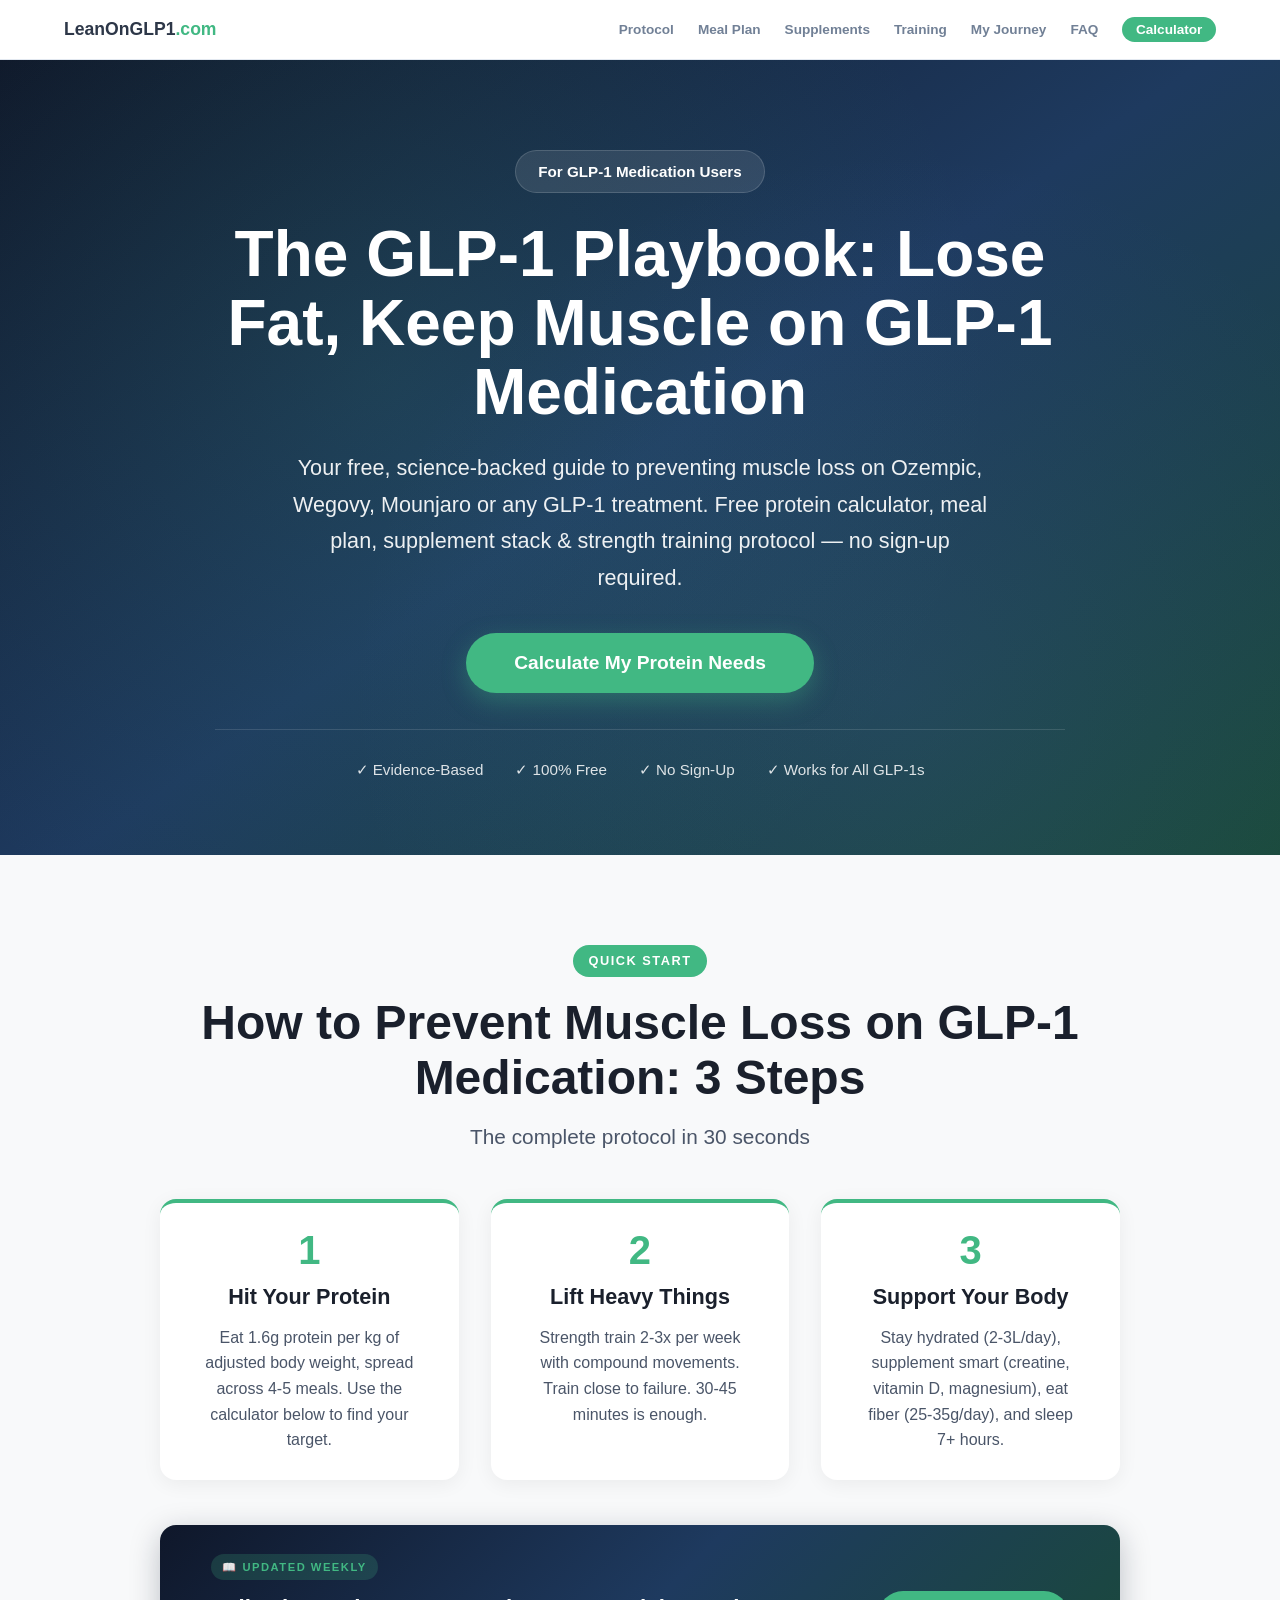
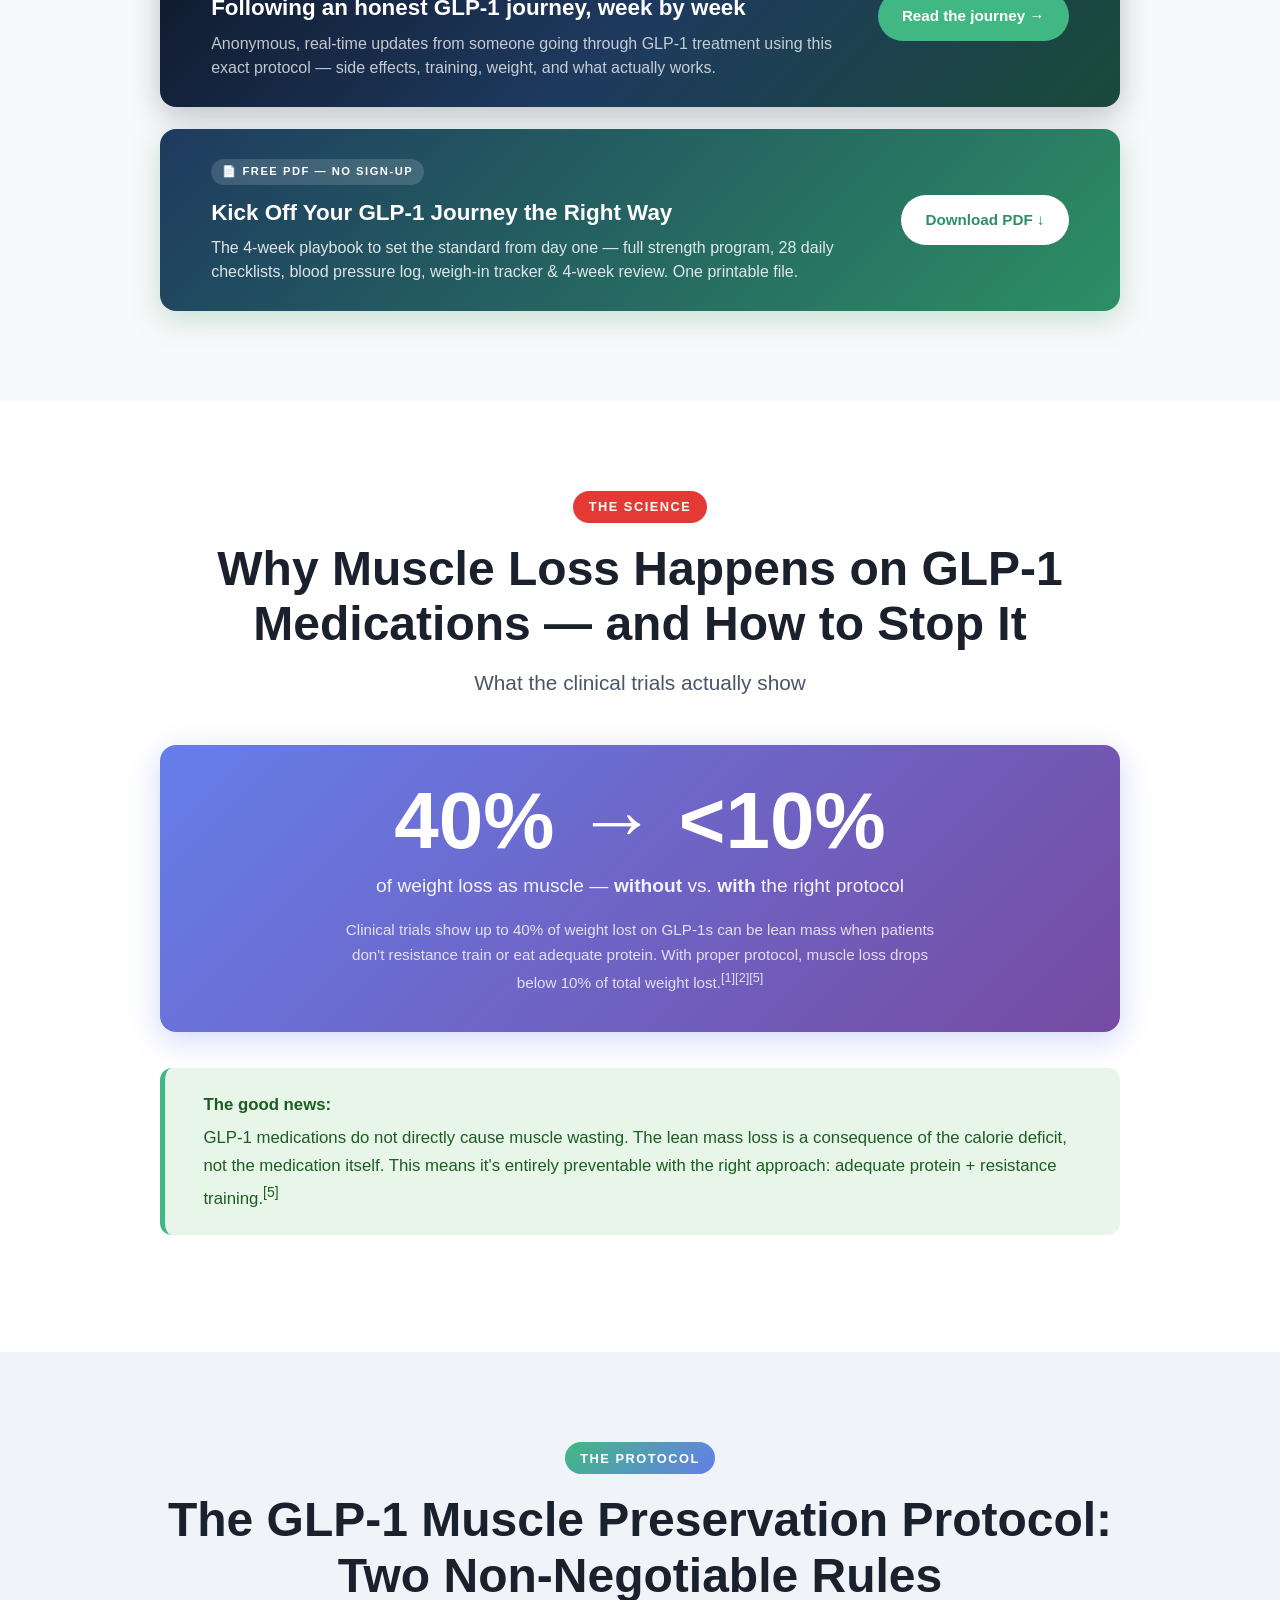
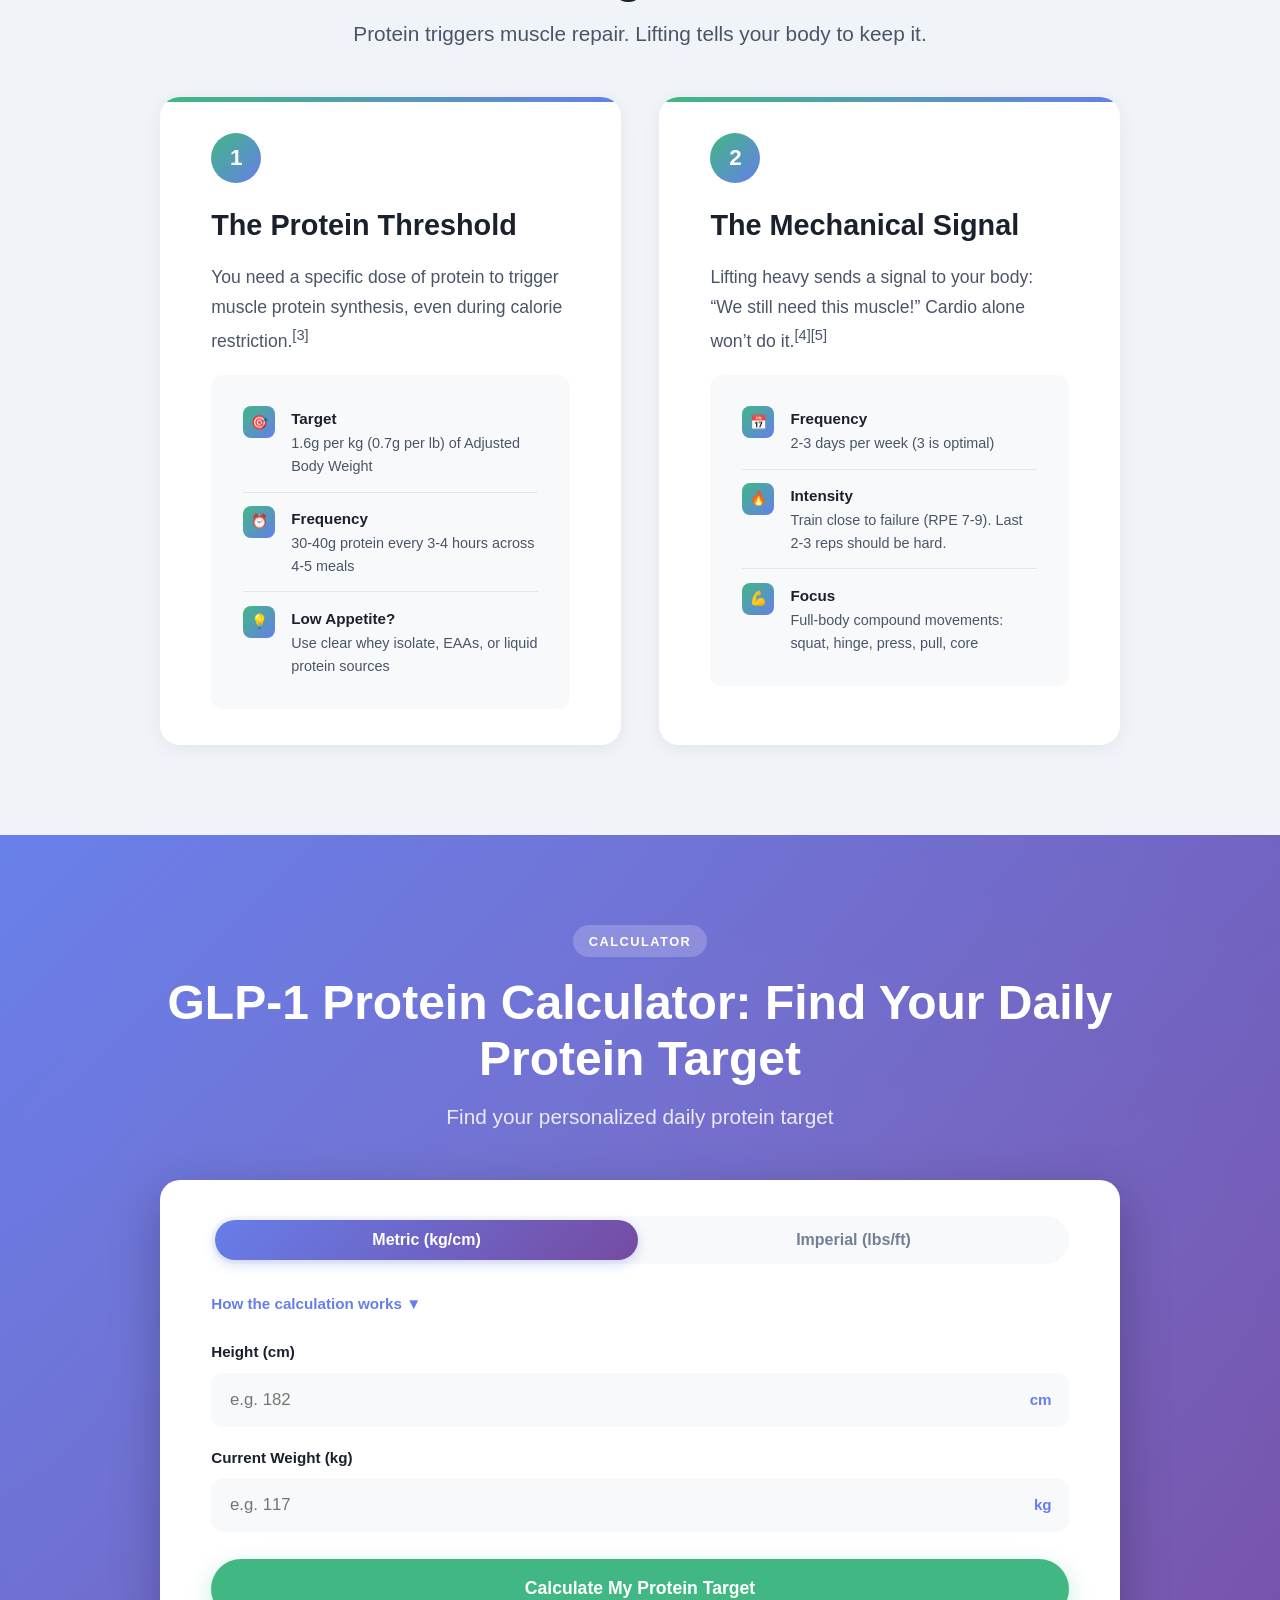
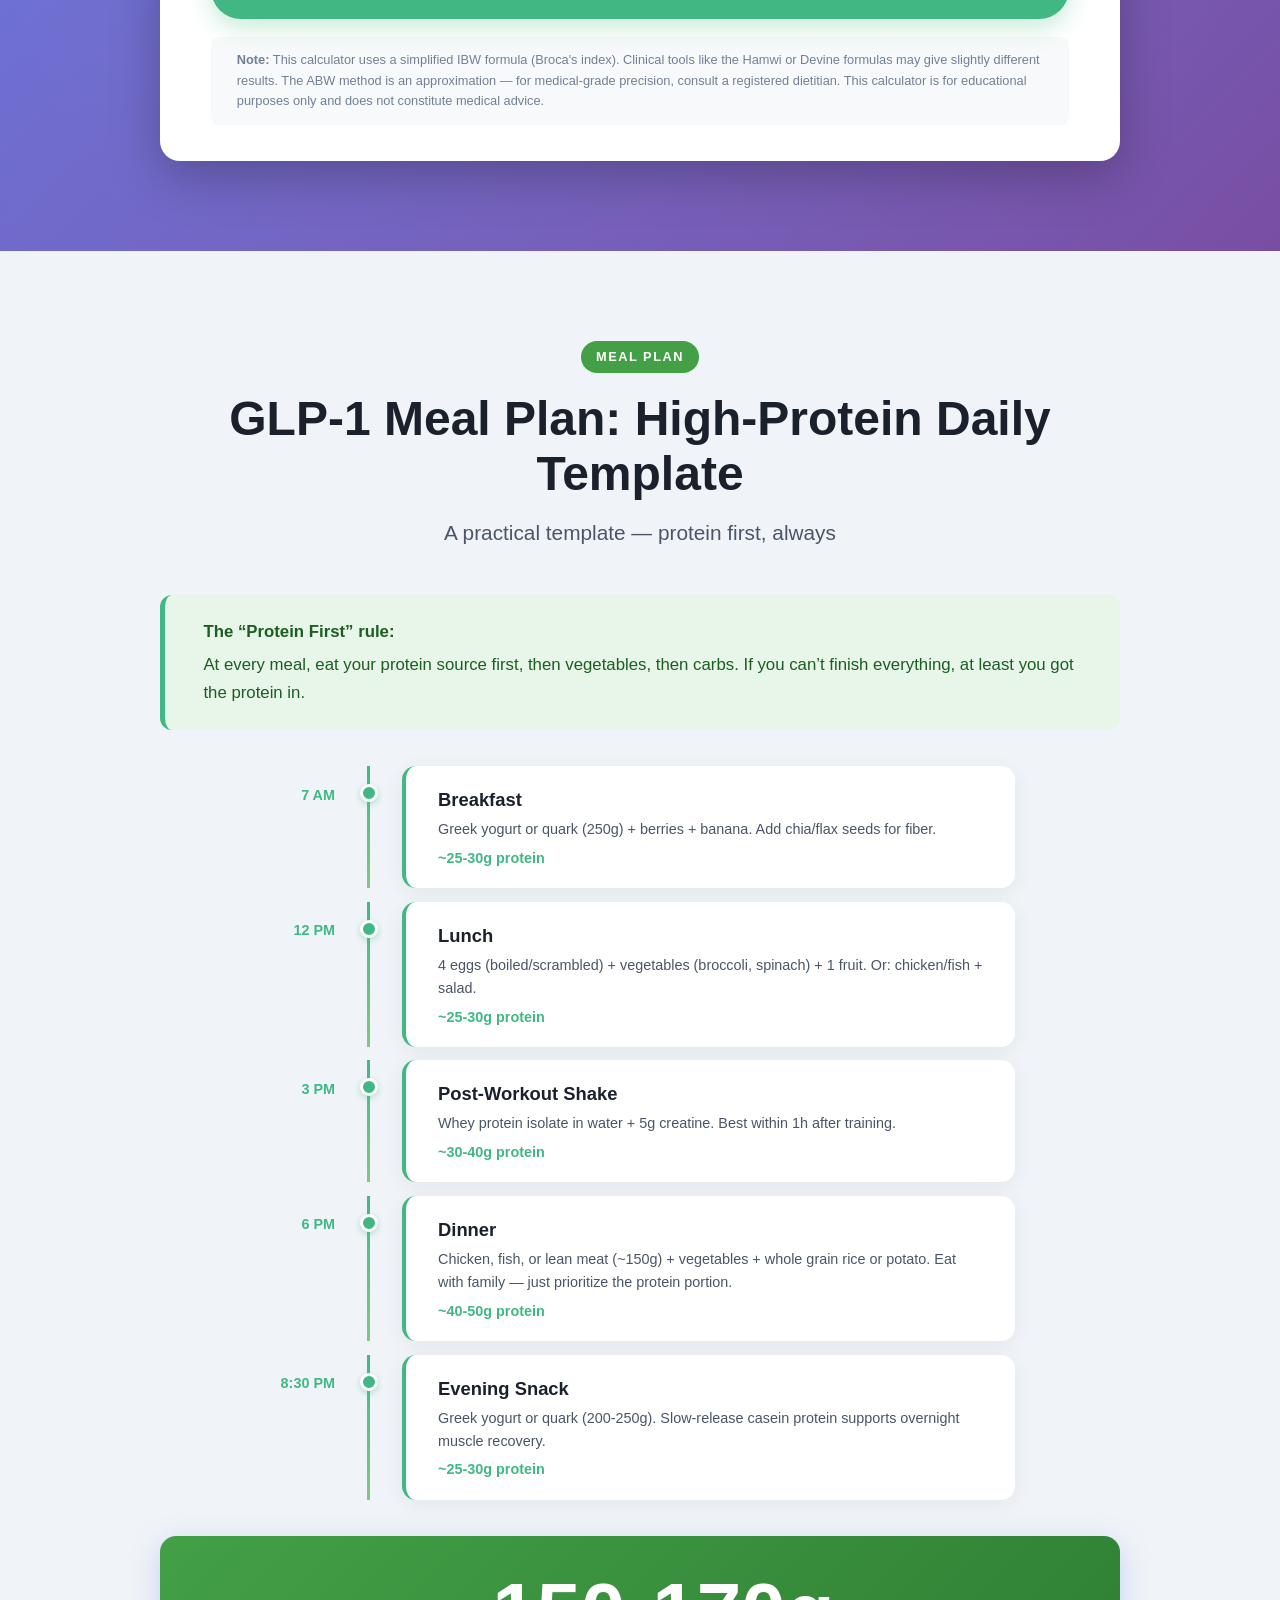
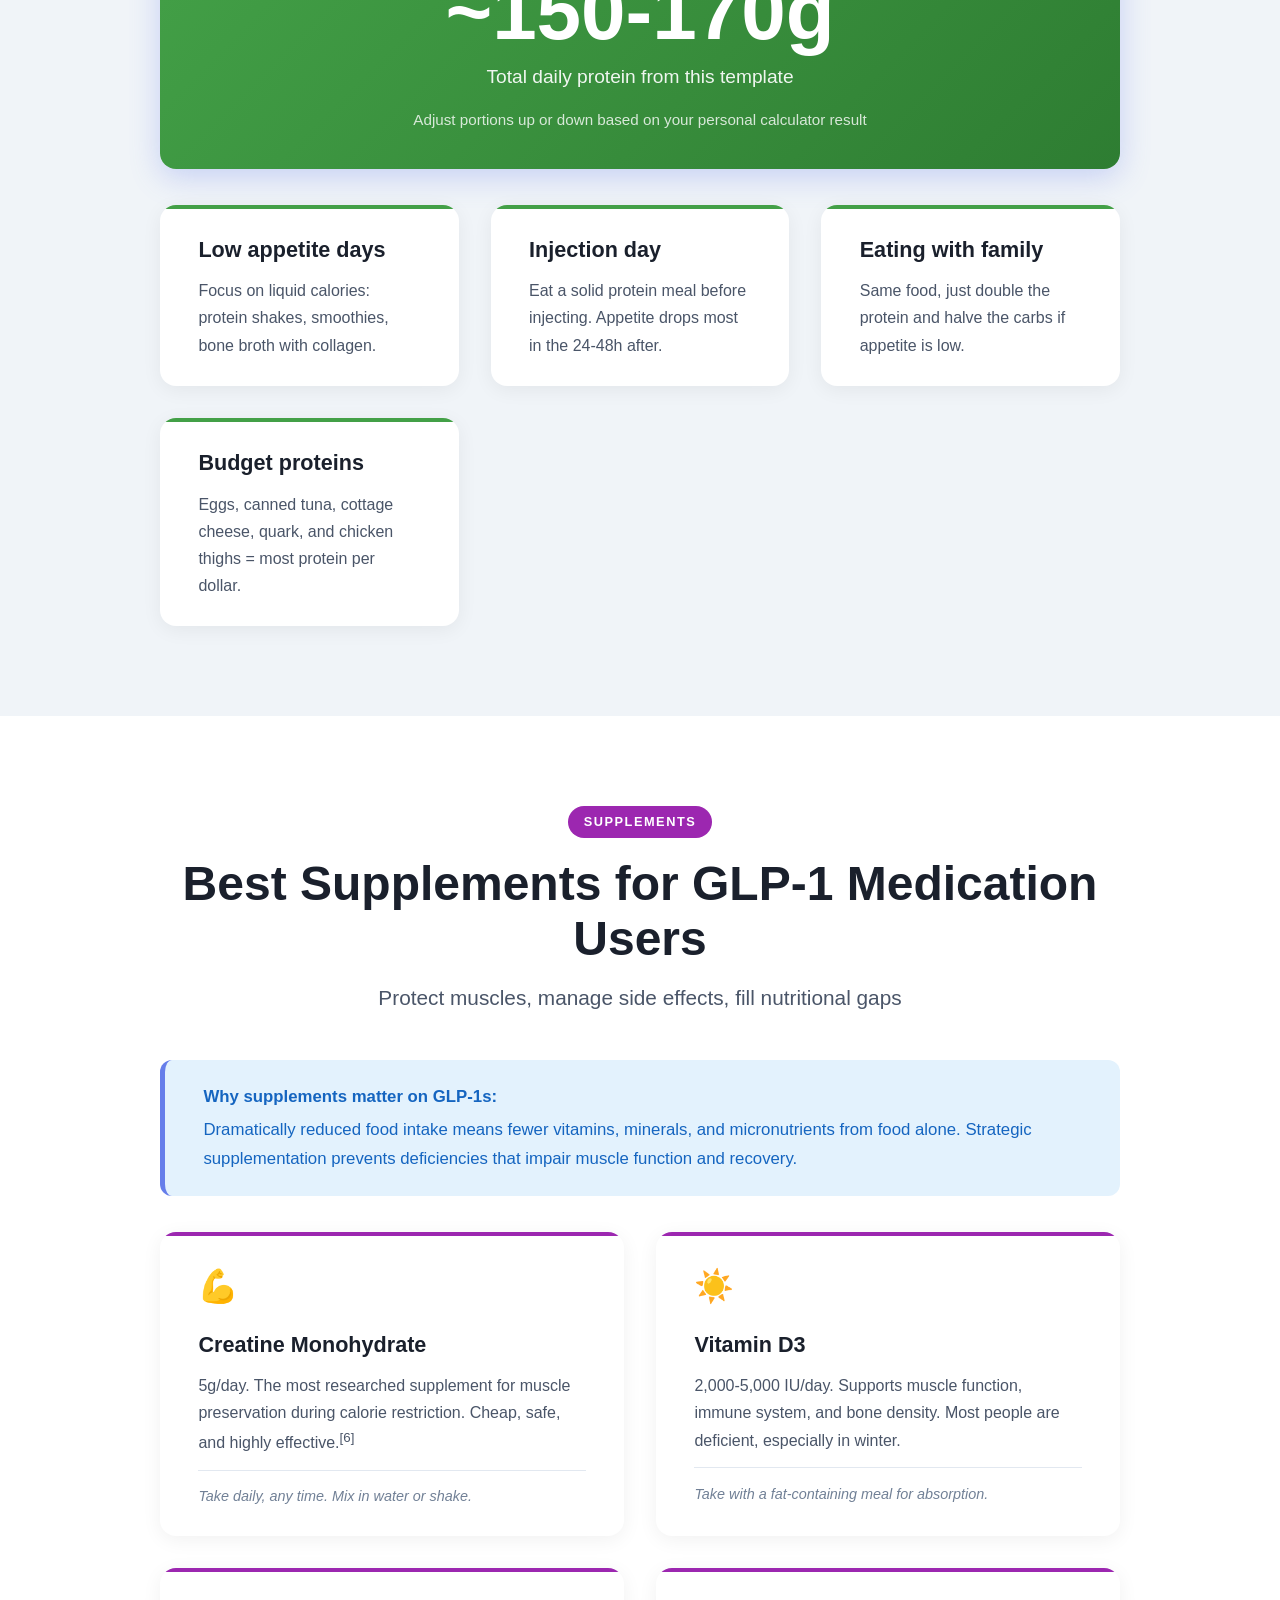
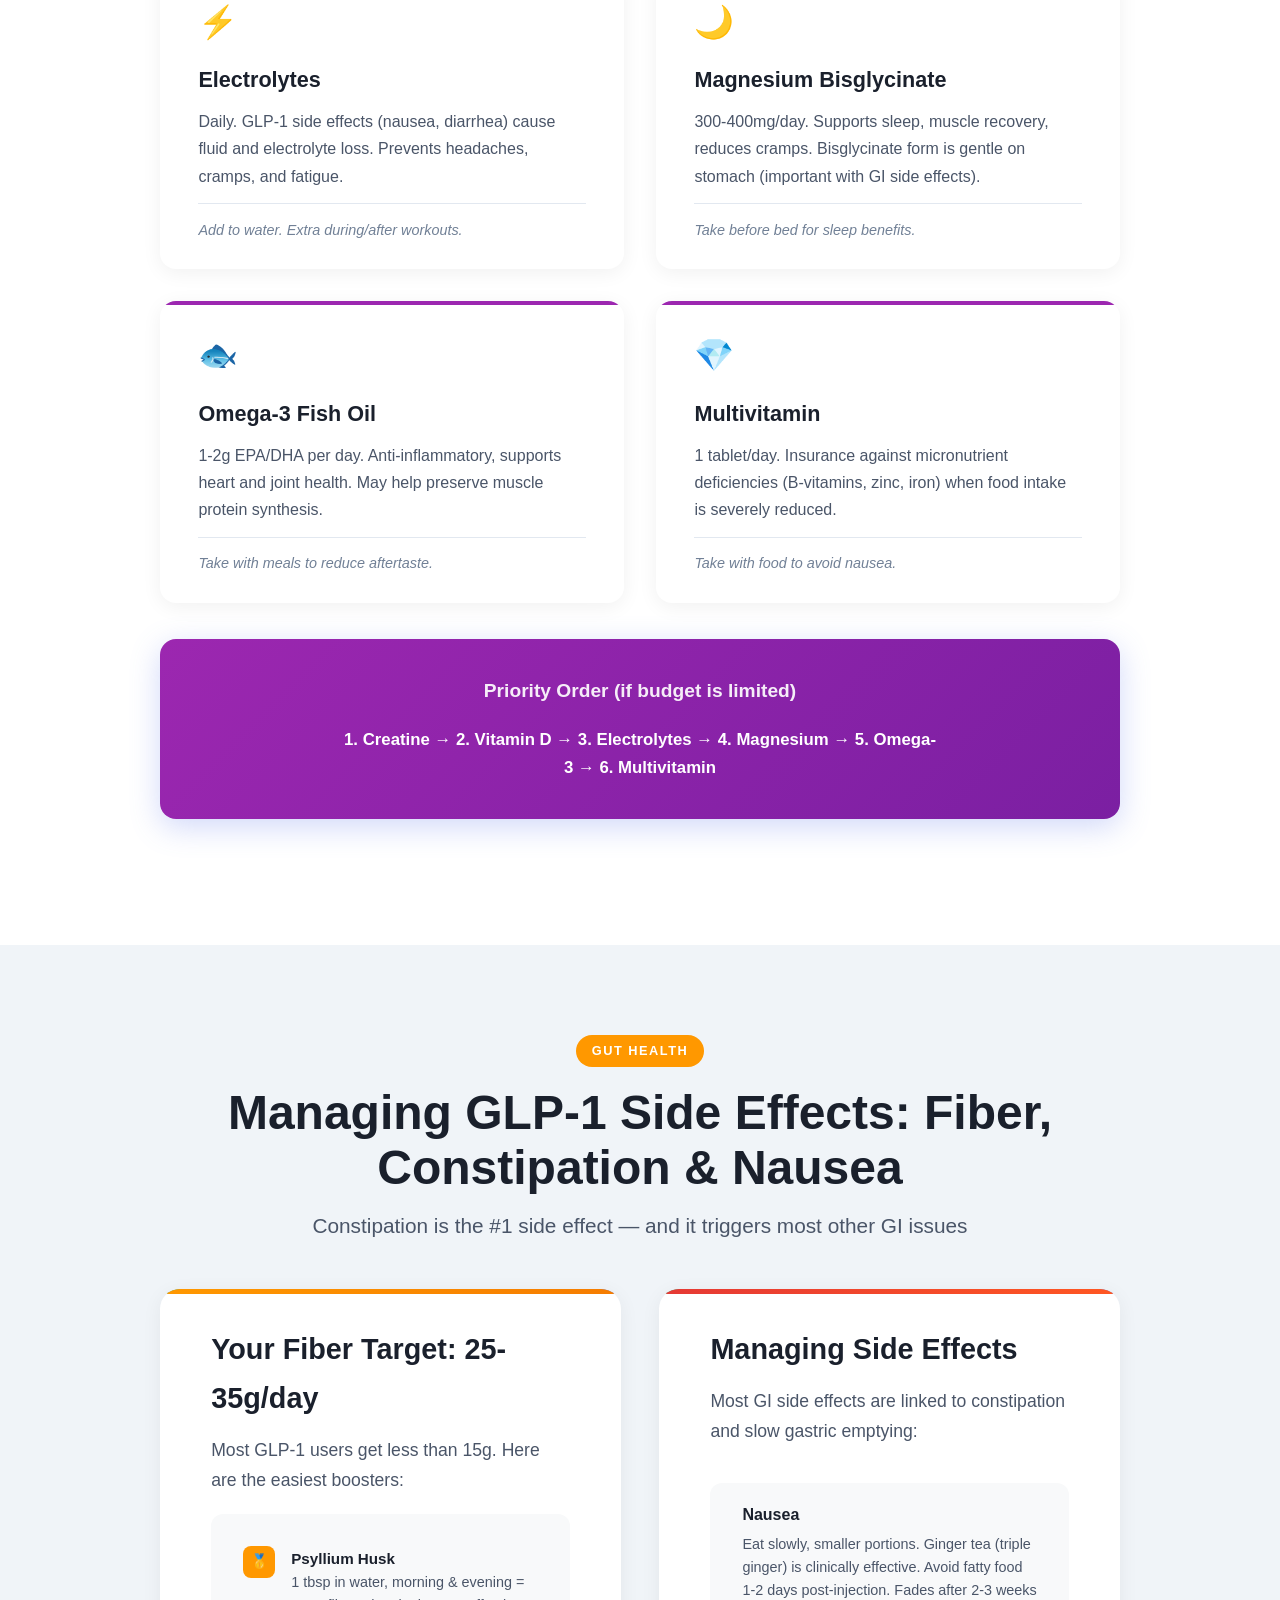
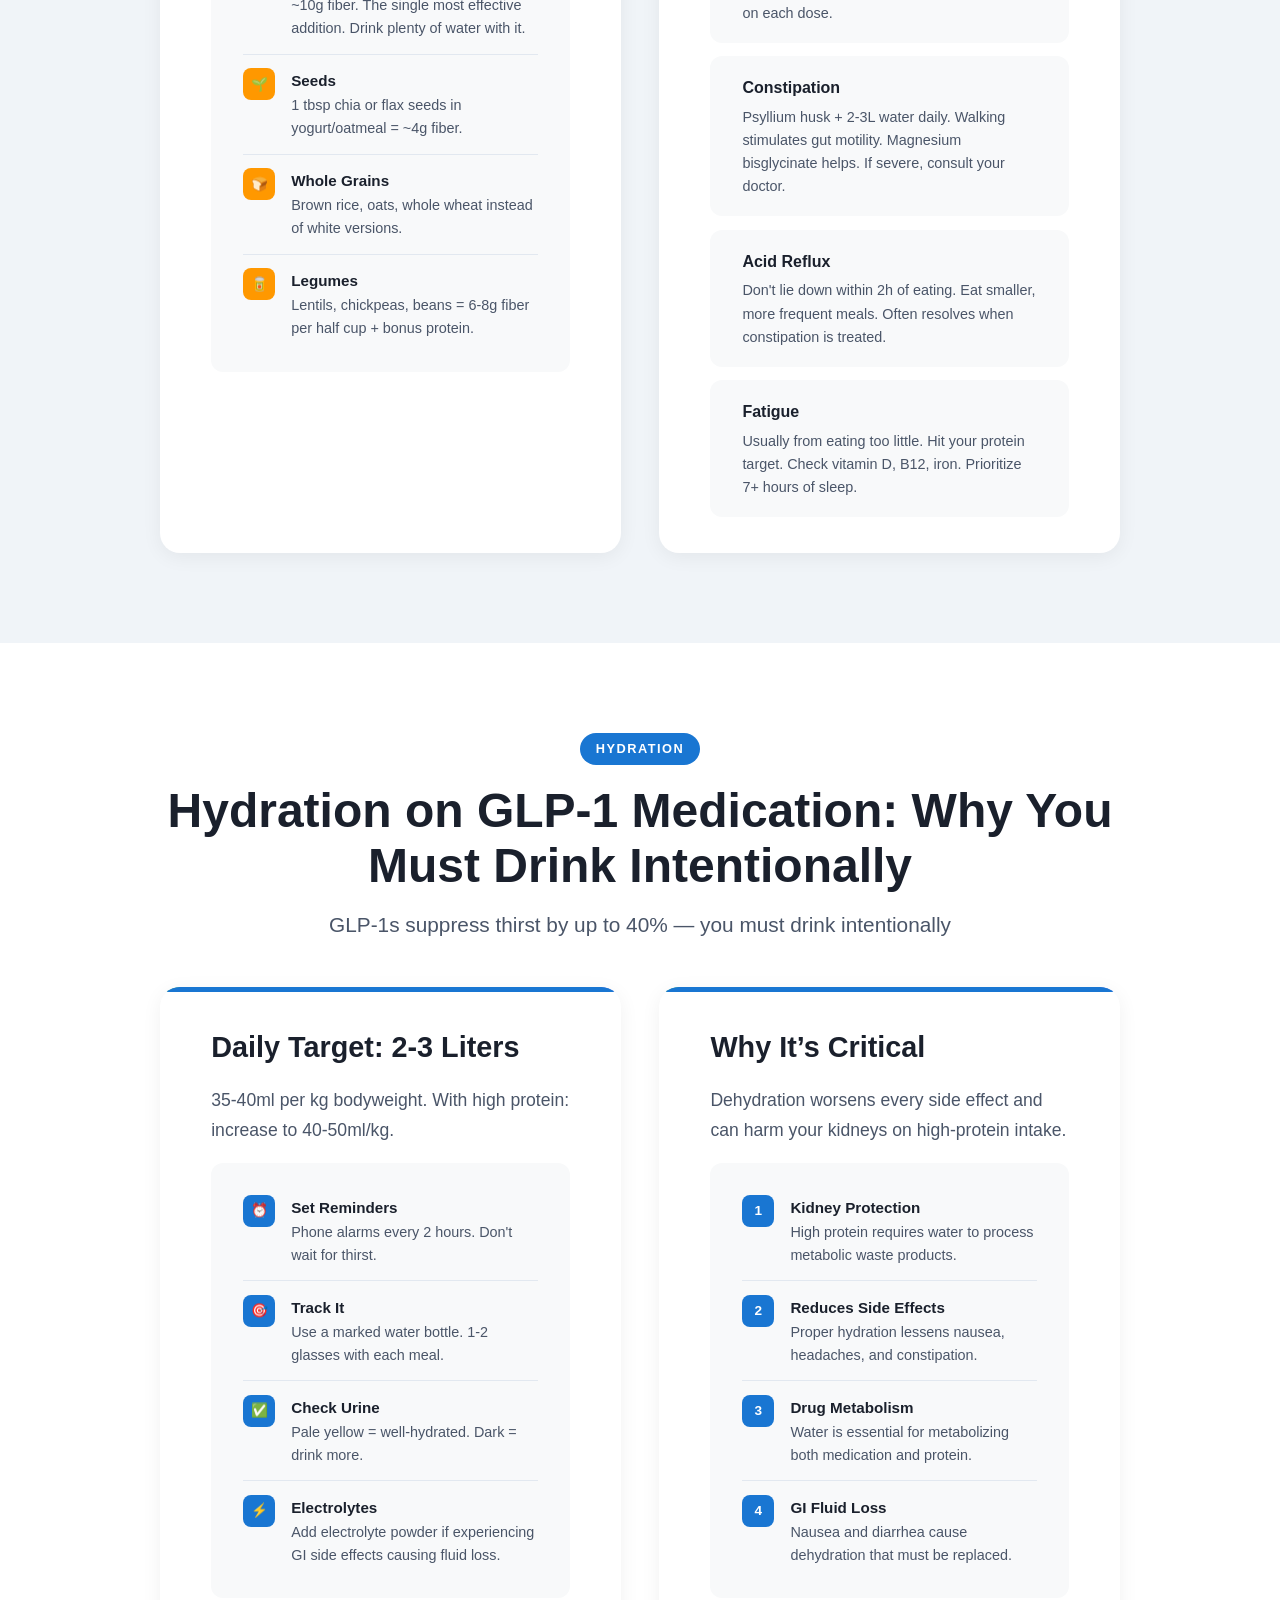
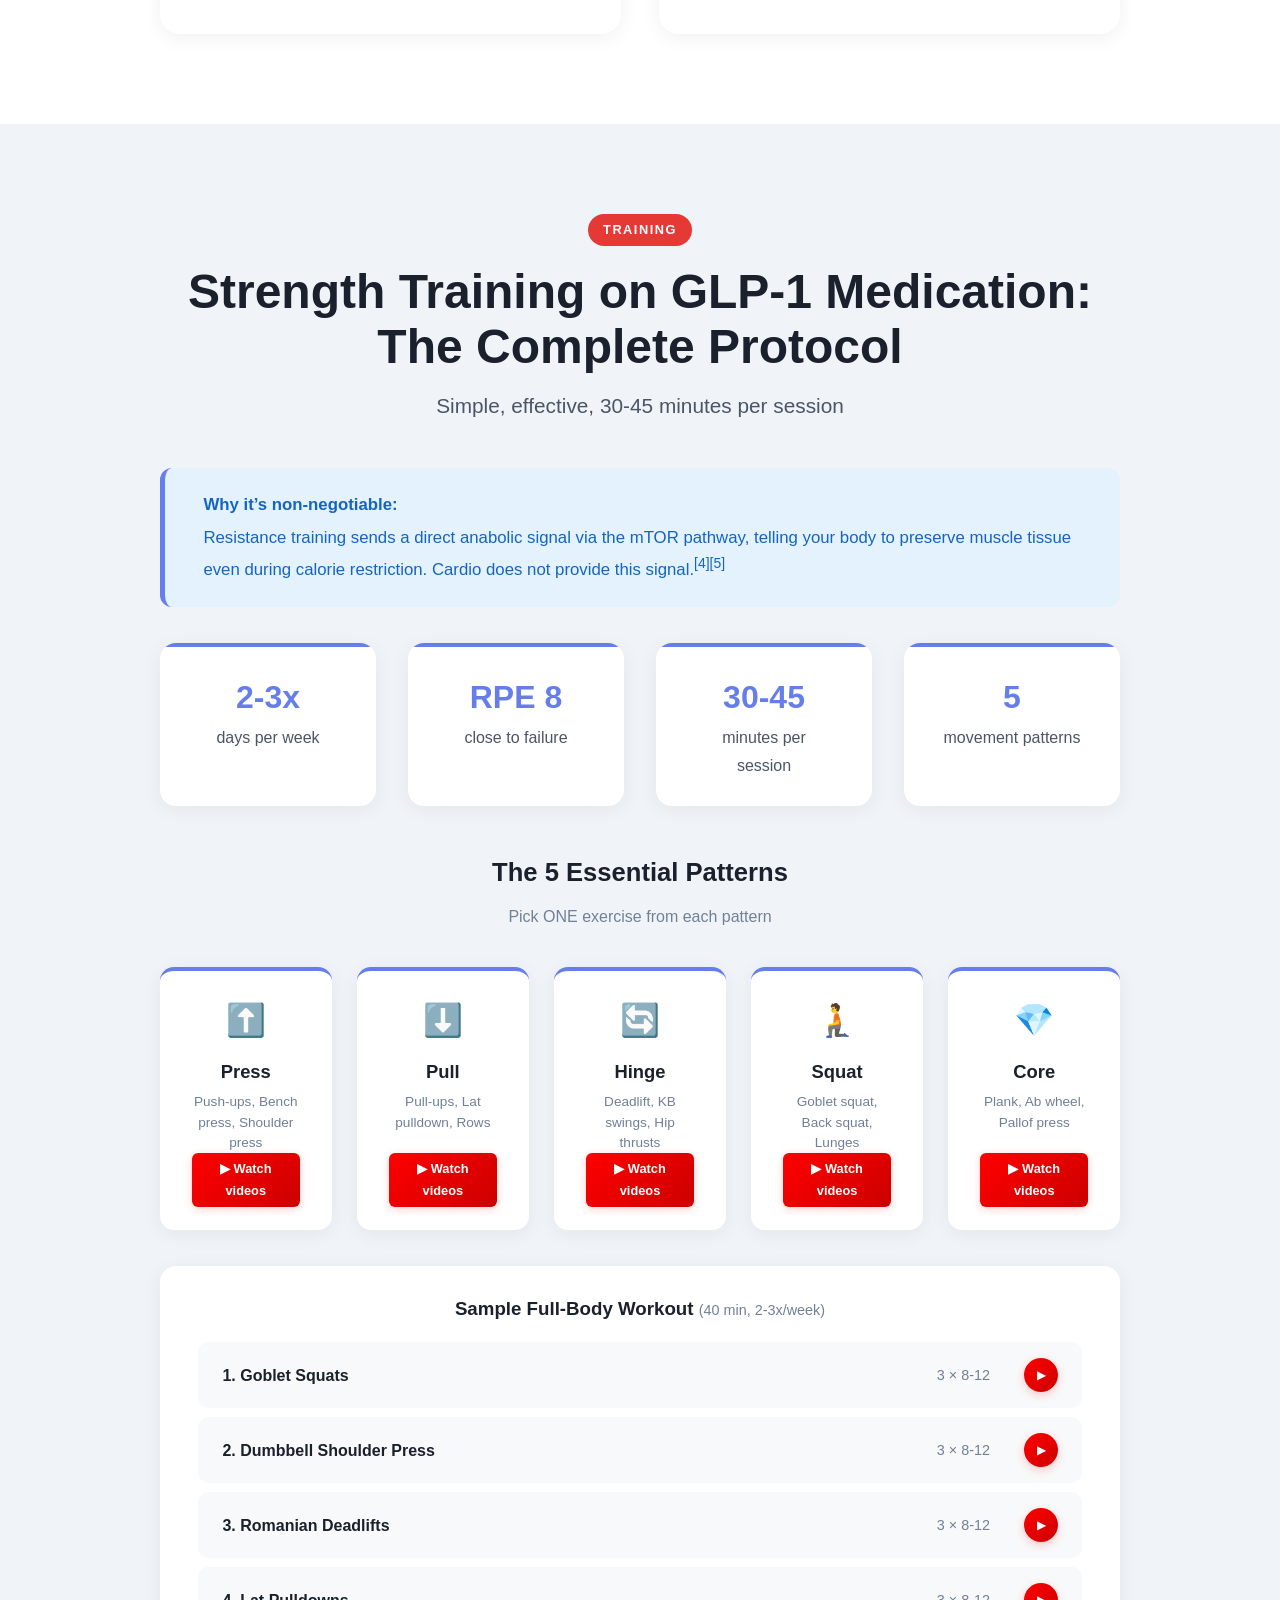
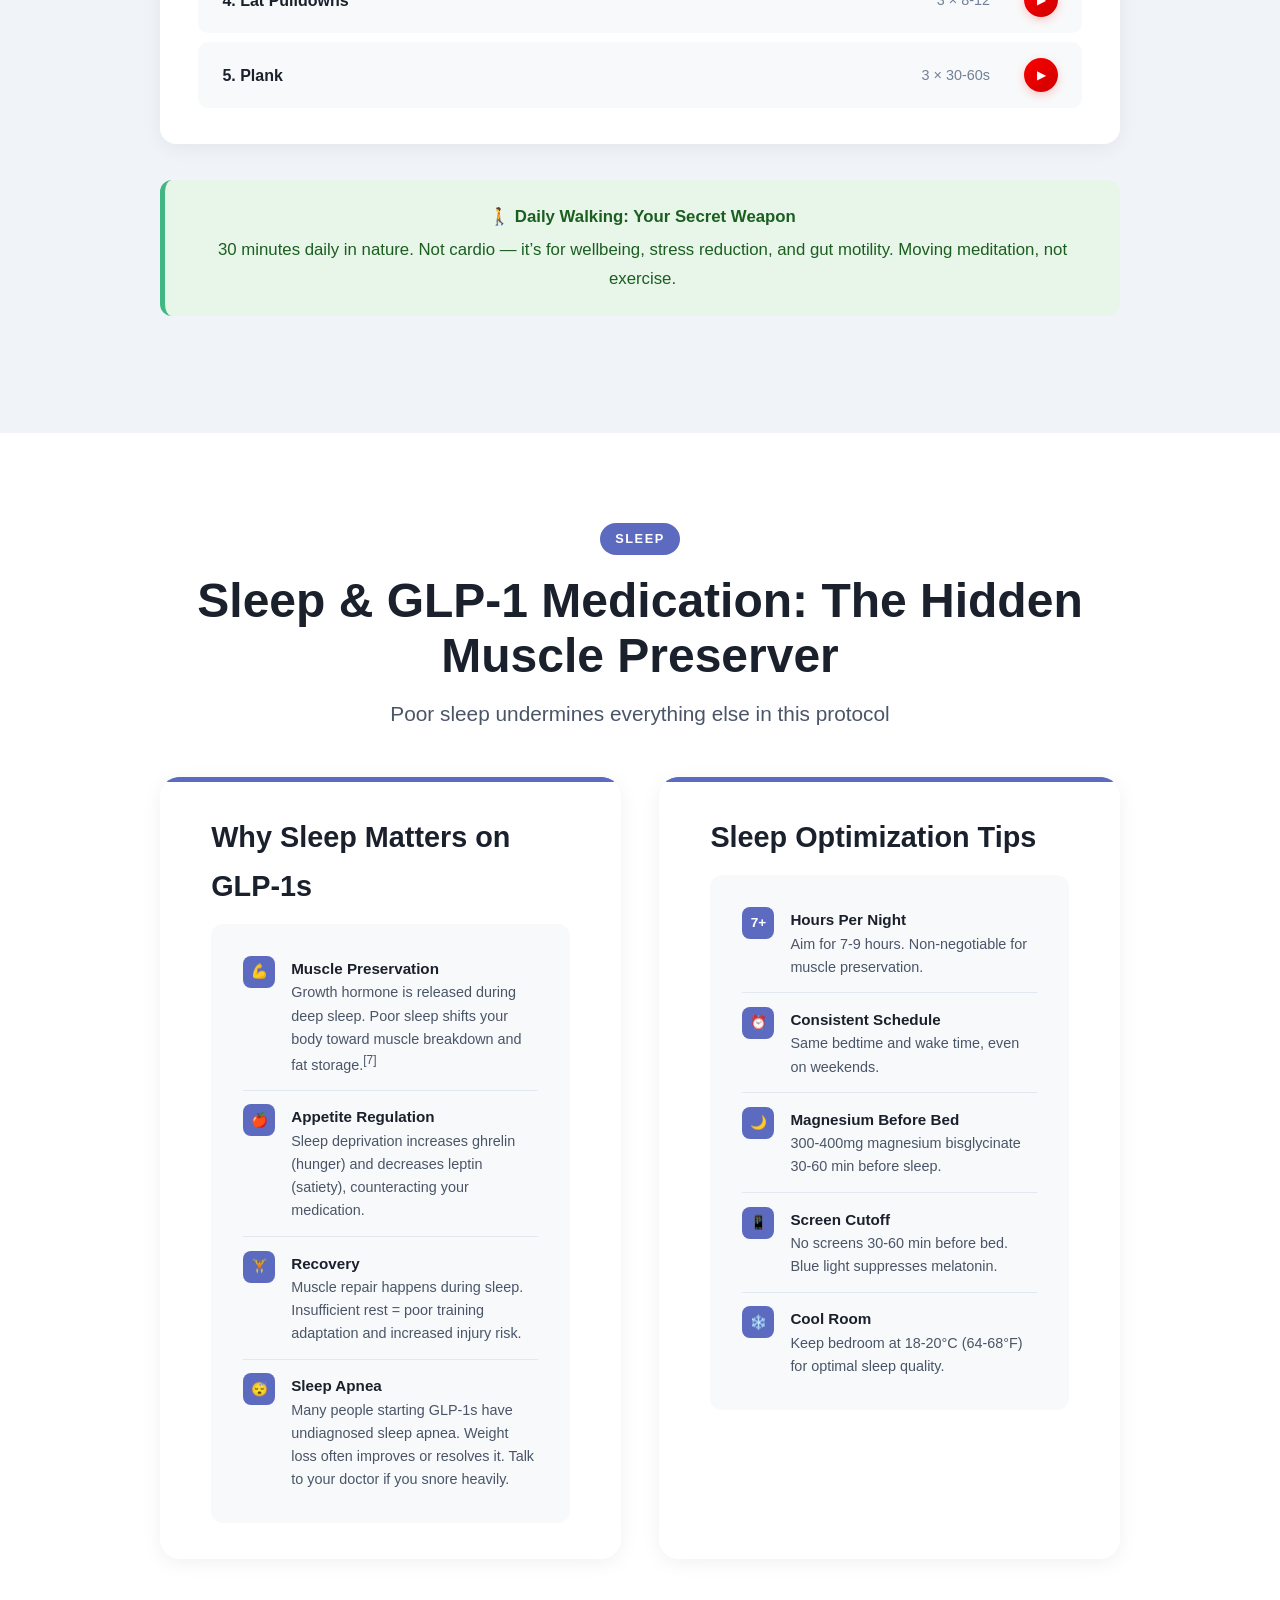
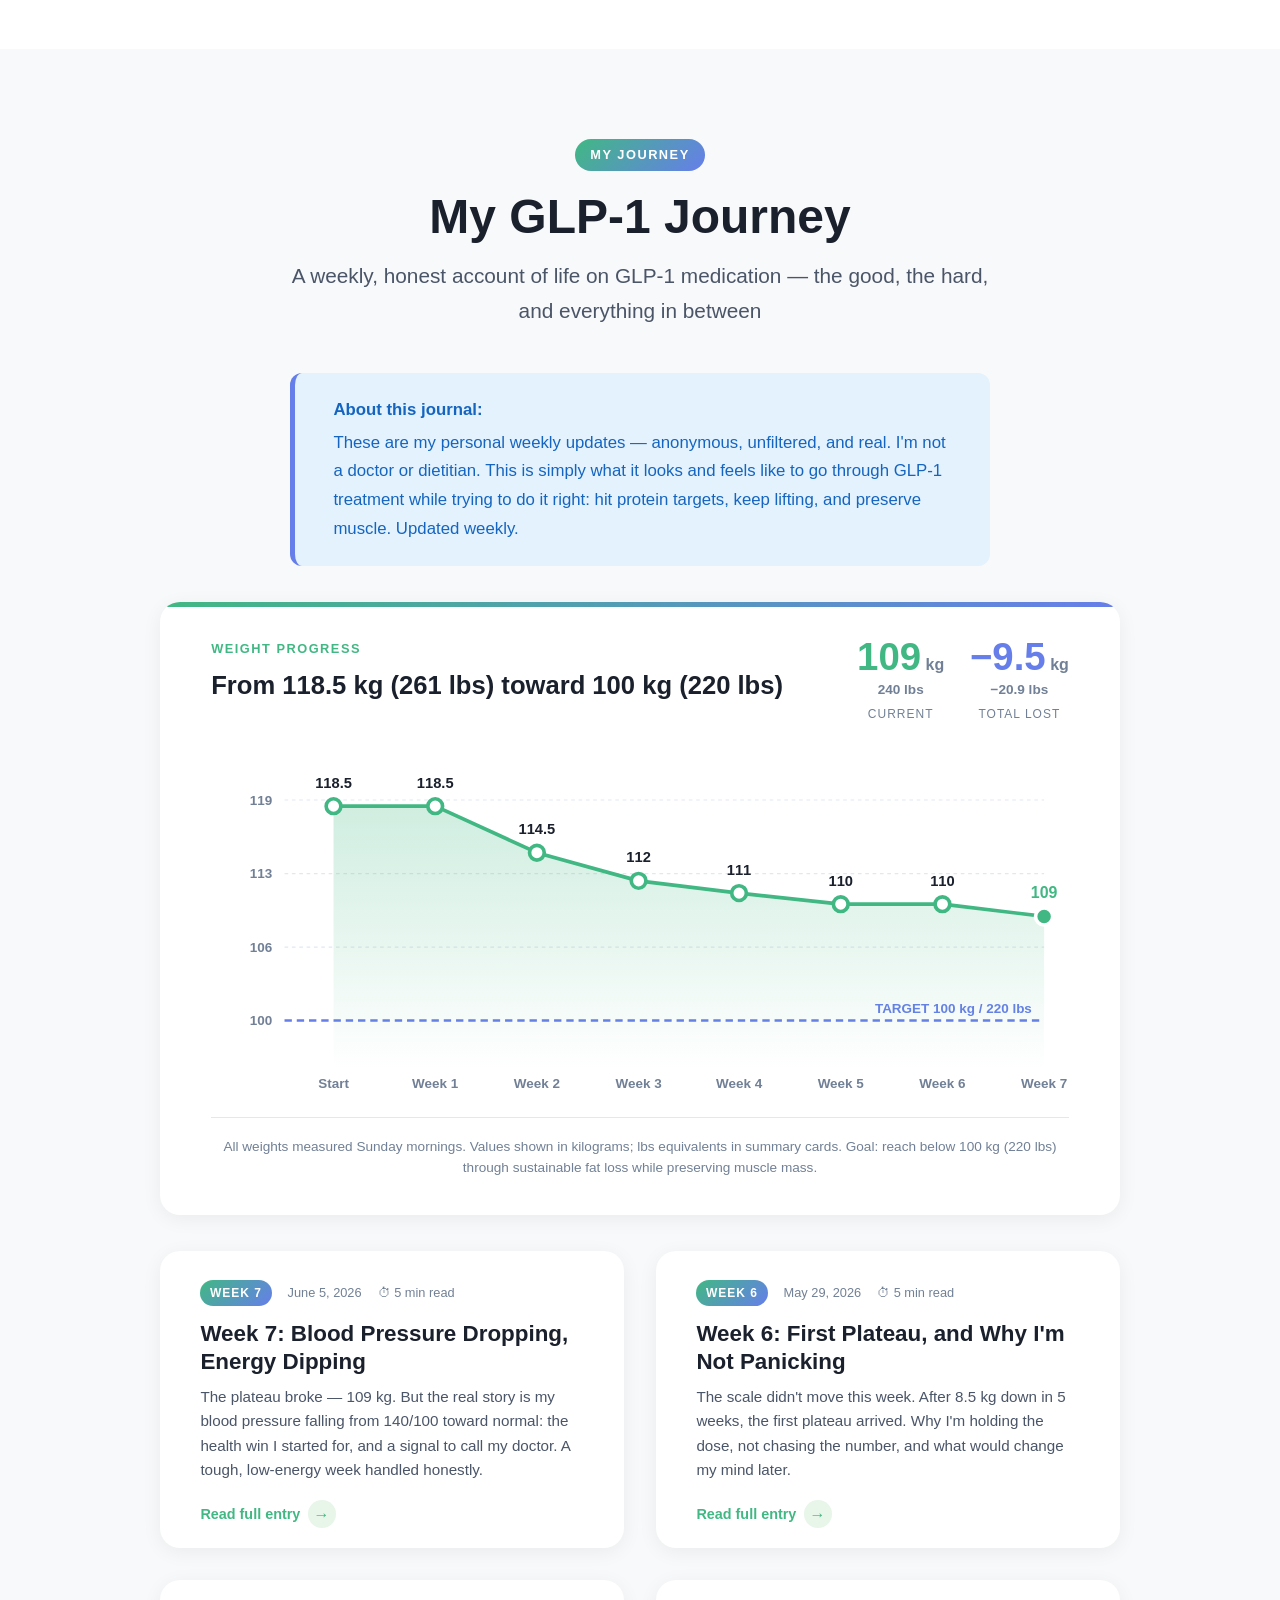
==== commit 7512b1f9: "Add files via upload" ====
--- a/index.html
+++ b/index.html
@@ -877,13 +877,13 @@
         </div>
         <div style="display:flex;gap:2vw;flex-wrap:wrap;">
           <div style="text-align:center;">
-            <div style="font-size:clamp(1.8rem,4vw,2.4rem);font-weight:800;color:var(--accent);line-height:1;">110<span style="font-size:1rem;font-weight:600;color:var(--text-muted);"> kg</span></div>
-            <div style="font-size:0.85rem;color:var(--text-muted);font-weight:600;margin-top:0.2vh;">243 lbs</div>
+            <div style="font-size:clamp(1.8rem,4vw,2.4rem);font-weight:800;color:var(--accent);line-height:1;">109<span style="font-size:1rem;font-weight:600;color:var(--text-muted);"> kg</span></div>
+            <div style="font-size:0.85rem;color:var(--text-muted);font-weight:600;margin-top:0.2vh;">240 lbs</div>
             <div style="font-size:0.75rem;color:var(--text-muted);text-transform:uppercase;letter-spacing:1px;margin-top:0.3vh;">Current</div>
           </div>
           <div style="text-align:center;">
-            <div style="font-size:clamp(1.8rem,4vw,2.4rem);font-weight:800;color:var(--purple);line-height:1;">&minus;8.5<span style="font-size:1rem;font-weight:600;color:var(--text-muted);"> kg</span></div>
-            <div style="font-size:0.85rem;color:var(--text-muted);font-weight:600;margin-top:0.2vh;">&minus;18.7 lbs</div>
+            <div style="font-size:clamp(1.8rem,4vw,2.4rem);font-weight:800;color:var(--purple);line-height:1;">&minus;9.5<span style="font-size:1rem;font-weight:600;color:var(--text-muted);"> kg</span></div>
+            <div style="font-size:0.85rem;color:var(--text-muted);font-weight:600;margin-top:0.2vh;">&minus;20.9 lbs</div>
             <div style="font-size:0.75rem;color:var(--text-muted);text-transform:uppercase;letter-spacing:1px;margin-top:0.3vh;">Total lost</div>
           </div>
         </div>
@@ -918,10 +918,10 @@
           </g>
 
           <!-- Filled area under line -->
-          <path d="M 100,45 L 197,45 L 293,83 L 390,106 L 487,116 L 583,125 L 680,125 L 680,260 L 100,260 Z" fill="url(#weightFillGrad)"/>
+          <path d="M 100,45 L 183,45 L 266,83 L 349,106 L 431,116 L 514,125 L 597,125 L 680,135 L 680,260 L 100,260 Z" fill="url(#weightFillGrad)"/>
 
           <!-- Main weight line -->
-          <path d="M 100,45 L 197,45 L 293,83 L 390,106 L 487,116 L 583,125 L 680,125" fill="none" stroke="#41b883" stroke-width="3" stroke-linecap="round" stroke-linejoin="round"/>
+          <path d="M 100,45 L 183,45 L 266,83 L 349,106 L 431,116 L 514,125 L 597,125 L 680,135" fill="none" stroke="#41b883" stroke-width="3" stroke-linecap="round" stroke-linejoin="round"/>
 
           <!-- Data points with values -->
           <g>
@@ -930,39 +930,44 @@
             <text x="100" y="30" text-anchor="middle" font-size="12" font-weight="700" fill="#1a202c" font-family="-apple-system, BlinkMacSystemFont, Segoe UI, Roboto, sans-serif">118.5</text>
 
             <!-- Week 1: 118.5 kg -->
-            <circle cx="197" cy="45" r="6" fill="#ffffff" stroke="#41b883" stroke-width="3"/>
-            <text x="197" y="30" text-anchor="middle" font-size="12" font-weight="700" fill="#1a202c" font-family="-apple-system, BlinkMacSystemFont, Segoe UI, Roboto, sans-serif">118.5</text>
+            <circle cx="183" cy="45" r="6" fill="#ffffff" stroke="#41b883" stroke-width="3"/>
+            <text x="183" y="30" text-anchor="middle" font-size="12" font-weight="700" fill="#1a202c" font-family="-apple-system, BlinkMacSystemFont, Segoe UI, Roboto, sans-serif">118.5</text>
 
             <!-- Week 2: 114.5 kg -->
-            <circle cx="293" cy="83" r="6" fill="#ffffff" stroke="#41b883" stroke-width="3"/>
-            <text x="293" y="68" text-anchor="middle" font-size="12" font-weight="700" fill="#1a202c" font-family="-apple-system, BlinkMacSystemFont, Segoe UI, Roboto, sans-serif">114.5</text>
+            <circle cx="266" cy="83" r="6" fill="#ffffff" stroke="#41b883" stroke-width="3"/>
+            <text x="266" y="68" text-anchor="middle" font-size="12" font-weight="700" fill="#1a202c" font-family="-apple-system, BlinkMacSystemFont, Segoe UI, Roboto, sans-serif">114.5</text>
 
             <!-- Week 3: 112 kg -->
-            <circle cx="390" cy="106" r="6" fill="#ffffff" stroke="#41b883" stroke-width="3"/>
-            <text x="390" y="91" text-anchor="middle" font-size="12" font-weight="700" fill="#1a202c" font-family="-apple-system, BlinkMacSystemFont, Segoe UI, Roboto, sans-serif">112</text>
+            <circle cx="349" cy="106" r="6" fill="#ffffff" stroke="#41b883" stroke-width="3"/>
+            <text x="349" y="91" text-anchor="middle" font-size="12" font-weight="700" fill="#1a202c" font-family="-apple-system, BlinkMacSystemFont, Segoe UI, Roboto, sans-serif">112</text>
 
             <!-- Week 4: 111 kg -->
-            <circle cx="487" cy="116" r="6" fill="#ffffff" stroke="#41b883" stroke-width="3"/>
-            <text x="487" y="101" text-anchor="middle" font-size="12" font-weight="700" fill="#1a202c" font-family="-apple-system, BlinkMacSystemFont, Segoe UI, Roboto, sans-serif">111</text>
+            <circle cx="431" cy="116" r="6" fill="#ffffff" stroke="#41b883" stroke-width="3"/>
+            <text x="431" y="101" text-anchor="middle" font-size="12" font-weight="700" fill="#1a202c" font-family="-apple-system, BlinkMacSystemFont, Segoe UI, Roboto, sans-serif">111</text>
 
             <!-- Week 5: 110 kg -->
-            <circle cx="583" cy="125" r="6" fill="#ffffff" stroke="#41b883" stroke-width="3"/>
-            <text x="583" y="110" text-anchor="middle" font-size="12" font-weight="700" fill="#1a202c" font-family="-apple-system, BlinkMacSystemFont, Segoe UI, Roboto, sans-serif">110</text>
-
-            <!-- Week 6: 110 kg (plateau - newest) -->
-            <circle cx="680" cy="125" r="7" fill="#41b883" stroke="#ffffff" stroke-width="3"/>
-            <text x="680" y="110" text-anchor="middle" font-size="13" font-weight="800" fill="#41b883" font-family="-apple-system, BlinkMacSystemFont, Segoe UI, Roboto, sans-serif">110</text>
+            <circle cx="514" cy="125" r="6" fill="#ffffff" stroke="#41b883" stroke-width="3"/>
+            <text x="514" y="110" text-anchor="middle" font-size="12" font-weight="700" fill="#1a202c" font-family="-apple-system, BlinkMacSystemFont, Segoe UI, Roboto, sans-serif">110</text>
+
+            <!-- Week 6: 110 kg (plateau) -->
+            <circle cx="597" cy="125" r="6" fill="#ffffff" stroke="#41b883" stroke-width="3"/>
+            <text x="597" y="110" text-anchor="middle" font-size="12" font-weight="700" fill="#1a202c" font-family="-apple-system, BlinkMacSystemFont, Segoe UI, Roboto, sans-serif">110</text>
+
+            <!-- Week 7: 109 kg (newest) -->
+            <circle cx="680" cy="135" r="7" fill="#41b883" stroke="#ffffff" stroke-width="3"/>
+            <text x="680" y="120" text-anchor="middle" font-size="13" font-weight="800" fill="#41b883" font-family="-apple-system, BlinkMacSystemFont, Segoe UI, Roboto, sans-serif">109</text>
           </g>
 
           <!-- X-axis labels -->
           <g font-size="11" fill="#718096" font-family="-apple-system, BlinkMacSystemFont, Segoe UI, Roboto, sans-serif" font-weight="600">
             <text x="100" y="275" text-anchor="middle">Start</text>
-            <text x="197" y="275" text-anchor="middle">Week 1</text>
-            <text x="293" y="275" text-anchor="middle">Week 2</text>
-            <text x="390" y="275" text-anchor="middle">Week 3</text>
-            <text x="487" y="275" text-anchor="middle">Week 4</text>
-            <text x="583" y="275" text-anchor="middle">Week 5</text>
-            <text x="680" y="275" text-anchor="middle">Week 6</text>
+            <text x="183" y="275" text-anchor="middle">Week 1</text>
+            <text x="266" y="275" text-anchor="middle">Week 2</text>
+            <text x="349" y="275" text-anchor="middle">Week 3</text>
+            <text x="431" y="275" text-anchor="middle">Week 4</text>
+            <text x="514" y="275" text-anchor="middle">Week 5</text>
+            <text x="597" y="275" text-anchor="middle">Week 6</text>
+            <text x="680" y="275" text-anchor="middle">Week 7</text>
           </g>
         </svg>
       </div>
@@ -975,7 +980,24 @@
 
     <div class="blog-grid">
 
-      <!-- Week 6 - Most recent -->
+      <!-- Week 7 - Most recent -->
+      <a href="/journey/week-7/" class="blog-card" style="text-decoration:none;color:inherit;display:block;">
+        <div class="blog-card-header">
+          <div class="blog-meta">
+            <span class="blog-tag">Week 7</span>
+            <span class="blog-date">June 5, 2026</span>
+            <span class="blog-readtime">&#x23F1; 5 min read</span>
+          </div>
+          <h3 class="blog-title">Week 7: Blood Pressure Dropping, Energy Dipping</h3>
+          <p class="blog-excerpt">The plateau broke &mdash; 109 kg. But the real story is my blood pressure falling from 140/100 toward normal: the health win I started for, and a signal to call my doctor. A tough, low-energy week handled honestly.</p>
+          <div class="blog-expand-btn">
+            Read full entry
+            <span class="blog-expand-icon">&rarr;</span>
+          </div>
+        </div>
+      </a>
+
+      <!-- Week 6 -->
       <a href="/journey/week-6/" class="blog-card" style="text-decoration:none;color:inherit;display:block;">
         <div class="blog-card-header">
           <div class="blog-meta">
@@ -1099,10 +1121,10 @@
         <div class="blog-card-header">
           <div class="blog-meta">
             <span class="blog-tag" style="background:#aaa;">Coming Next</span>
-            <span class="blog-date">Week 7</span>
-          </div>
-          <h3 class="blog-title" style="color:var(--text-muted);">Week 7 &mdash; Plateau or Progress?</h3>
-          <p class="blog-excerpt" style="color:var(--text-muted);">Either the scale moves again or the plateau continues. Either way, the plan stays the same. Updated weekly.</p>
+            <span class="blog-date">Week 8</span>
+          </div>
+          <h3 class="blog-title" style="color:var(--text-muted);">Week 8 &mdash; Chasing the Energy Back</h3>
+          <p class="blog-excerpt" style="color:var(--text-muted);">A doctor's call about blood pressure medication, getting energy levels back up, and hopefully a return to full training. Updated weekly.</p>
         </div>
       </div>
 
@@ -1322,7 +1344,7 @@
 {"@context":"https://schema.org","@type":"WebApplication","name":"GLP-1 Protein Calculator","url":"https://www.leanonglp1.com/#calculator","description":"Free protein calculator for GLP-1 medication users. Calculates optimal daily protein intake based on Adjusted Body Weight to prevent muscle loss on Ozempic, Wegovy or Mounjaro.","applicationCategory":"HealthApplication","operatingSystem":"Any","offers":{"@type":"Offer","price":"0","priceCurrency":"USD"},"featureList":["Adjusted Body Weight protein calculator","Metric and imperial units","Personalized per-meal protein targets","Sample meal plan","Supplement stack guide","Strength training protocol","Side effect management","Sleep optimization","Weekly GLP-1 journey log"]}
 </script>
 <script type="application/ld+json">
-{"@context":"https://schema.org","@type":"Blog","name":"My GLP-1 Journey","url":"https://www.leanonglp1.com/#journey","description":"Anonymous weekly journal documenting a real GLP-1 treatment experience — side effects, weight loss, training, and nutrition on Mounjaro","blogPost":[{"@type":"BlogPosting","headline":"Week 6: First Plateau, and Why I'm Not Panicking","datePublished":"2026-05-29","dateModified":"2026-05-29","description":"Week 6 on GLP-1 treatment at 2.5 mg. First week with no weight loss — a plateau. Why I'm staying calm, holding the dose, and what would make me consider stepping up to 3.33 mg via micro-dosing.","url":"https://www.leanonglp1.com/journey/week-6/","author":{"@type":"Person","name":"Anonymous"},"keywords":"GLP-1 plateau, Mounjaro 2.5 mg plateau, GLP-1 dose escalation, GLP-1 micro-dosing, GLP-1 6 weeks"},{"@type":"BlogPosting","headline":"Week 5: Birthdays Survived, a Burger Lesson Learned, and a Hard Truth","datePublished":"2026-05-22","dateModified":"2026-05-22","description":"Week 5 on GLP-1 treatment at 2.5 mg. Down to 110 kg, 8.5 kg total. Navigated a week of birthday cakes successfully, learned a hard lesson about fatty food, and trap bar training is paying off. Plus an honest reflection on what GLP-1 medication actually is.","url":"https://www.leanonglp1.com/journey/week-5/","author":{"@type":"Person","name":"Anonymous"},"keywords":"GLP-1 week 5, Mounjaro 2.5 mg results, GLP-1 birthday eating, GLP-1 fatty food nausea, GLP-1 lifestyle change"},{"@type":"BlogPosting","headline":"Week 4: One Month In — 7.5 kg Down, First Cracks in Discipline","datePublished":"2026-05-15","dateModified":"2026-05-15","description":"One month review on GLP-1 treatment at 2.5 mg. Down 7.5 kg total, clothes fitting differently, training schedule held. First signs of returning appetite and a couple of off-protocol evenings — an honest first-month report.","url":"https://www.leanonglp1.com/journey/week-4/","author":{"@type":"Person","name":"Anonymous"},"keywords":"GLP-1 one month results, Mounjaro 4 weeks weight loss, GLP-1 appetite return, low dose GLP-1 long term, GLP-1 discipline mindset"},{"@type":"BlogPosting","headline":"Week 3: Finding the Rhythm — and Choosing to Stay at 2.5 mg","datePublished":"2026-05-08","dateModified":"2026-05-08","description":"Week 3 update on GLP-1 treatment. No side effects, sweet cravings still suppressed, 1 kg down this week. Decision made with doctor to stay at 2.5 mg longer rather than titrate up.","url":"https://www.leanonglp1.com/journey/week-3/","author":{"@type":"Person","name":"Anonymous"},"keywords":"GLP-1 week 3, Mounjaro 2.5 mg dose, GLP-1 titration decision, low dose GLP-1, sustainable weight loss"},{"@type":"BlogPosting","headline":"Week 2: Second Injection, First Real Drop on the Scale","datePublished":"2026-05-01","dateModified":"2026-05-01","description":"Week 2 update on GLP-1 treatment at 2.5 mg. Second injection was uneventful, 4 kg down on the scale (mostly water), strength training going well with bodyweight movements feeling lighter.","url":"https://www.leanonglp1.com/journey/week-2/","author":{"@type":"Person","name":"Anonymous"},"keywords":"GLP-1 week 2, Mounjaro 2.5 mg, GLP-1 weight loss, GLP-1 hydration, tirzepatide diary"},{"@type":"BlogPosting","headline":"Week 1: First Injection, First Side Effects, First Real Test","datePublished":"2026-04-24","dateModified":"2026-04-24","description":"Week 1 report after starting GLP-1 treatment at 2.5 mg. First side effects, appetite suppression, and full protocol adherence with strength training maintained.","url":"https://www.leanonglp1.com/journey/week-1/","author":{"@type":"Person","name":"Anonymous"},"keywords":"GLP-1 week 1, Mounjaro 2.5 mg, first injection side effects, GLP-1 weight loss diary"},{"@type":"BlogPosting","headline":"Before I Start: Why I'm Doing This, and What to Expect","datePublished":"2026-04-08","dateModified":"2026-04-08","description":"An anonymous introduction to a real GLP-1 treatment journey — starting weight, health diagnoses, training background and what to expect in weekly updates.","url":"https://www.leanonglp1.com/journey/week-0/","author":{"@type":"Person","name":"Anonymous"},"keywords":"GLP-1 journey, Mounjaro start, GLP-1 weight loss diary, tirzepatide experience"}]}
+{"@context":"https://schema.org","@type":"Blog","name":"My GLP-1 Journey","url":"https://www.leanonglp1.com/#journey","description":"Anonymous weekly journal documenting a real GLP-1 treatment experience — side effects, weight loss, training, and nutrition on Mounjaro","blogPost":[{"@type":"BlogPosting","headline":"Week 7: Blood Pressure Dropping, Energy Dipping","datePublished":"2026-06-05","dateModified":"2026-06-05","description":"Week 7 on GLP-1 treatment at 2.5 mg. Down to 109 kg. Blood pressure has dropped from 140/100 to 120/80 — a planned win that needs medical follow-up. A low-energy week and the under-eating trap.","url":"https://www.leanonglp1.com/journey/week-7/","author":{"@type":"Person","name":"Anonymous"},"keywords":"GLP-1 blood pressure, Mounjaro weight loss blood pressure, GLP-1 low energy, GLP-1 under-eating, GLP-1 medication adjustment"},{"@type":"BlogPosting","headline":"Week 6: First Plateau, and Why I'm Not Panicking","datePublished":"2026-05-29","dateModified":"2026-05-29","description":"Week 6 on GLP-1 treatment at 2.5 mg. First week with no weight loss — a plateau. Why I'm staying calm, holding the dose, and what would make me consider stepping up to 3.33 mg via micro-dosing.","url":"https://www.leanonglp1.com/journey/week-6/","author":{"@type":"Person","name":"Anonymous"},"keywords":"GLP-1 plateau, Mounjaro 2.5 mg plateau, GLP-1 dose escalation, GLP-1 micro-dosing, GLP-1 6 weeks"},{"@type":"BlogPosting","headline":"Week 5: Birthdays Survived, a Burger Lesson Learned, and a Hard Truth","datePublished":"2026-05-22","dateModified":"2026-05-22","description":"Week 5 on GLP-1 treatment at 2.5 mg. Down to 110 kg, 8.5 kg total. Navigated a week of birthday cakes successfully, learned a hard lesson about fatty food, and trap bar training is paying off. Plus an honest reflection on what GLP-1 medication actually is.","url":"https://www.leanonglp1.com/journey/week-5/","author":{"@type":"Person","name":"Anonymous"},"keywords":"GLP-1 week 5, Mounjaro 2.5 mg results, GLP-1 birthday eating, GLP-1 fatty food nausea, GLP-1 lifestyle change"},{"@type":"BlogPosting","headline":"Week 4: One Month In — 7.5 kg Down, First Cracks in Discipline","datePublished":"2026-05-15","dateModified":"2026-05-15","description":"One month review on GLP-1 treatment at 2.5 mg. Down 7.5 kg total, clothes fitting differently, training schedule held. First signs of returning appetite and a couple of off-protocol evenings — an honest first-month report.","url":"https://www.leanonglp1.com/journey/week-4/","author":{"@type":"Person","name":"Anonymous"},"keywords":"GLP-1 one month results, Mounjaro 4 weeks weight loss, GLP-1 appetite return, low dose GLP-1 long term, GLP-1 discipline mindset"},{"@type":"BlogPosting","headline":"Week 3: Finding the Rhythm — and Choosing to Stay at 2.5 mg","datePublished":"2026-05-08","dateModified":"2026-05-08","description":"Week 3 update on GLP-1 treatment. No side effects, sweet cravings still suppressed, 1 kg down this week. Decision made with doctor to stay at 2.5 mg longer rather than titrate up.","url":"https://www.leanonglp1.com/journey/week-3/","author":{"@type":"Person","name":"Anonymous"},"keywords":"GLP-1 week 3, Mounjaro 2.5 mg dose, GLP-1 titration decision, low dose GLP-1, sustainable weight loss"},{"@type":"BlogPosting","headline":"Week 2: Second Injection, First Real Drop on the Scale","datePublished":"2026-05-01","dateModified":"2026-05-01","description":"Week 2 update on GLP-1 treatment at 2.5 mg. Second injection was uneventful, 4 kg down on the scale (mostly water), strength training going well with bodyweight movements feeling lighter.","url":"https://www.leanonglp1.com/journey/week-2/","author":{"@type":"Person","name":"Anonymous"},"keywords":"GLP-1 week 2, Mounjaro 2.5 mg, GLP-1 weight loss, GLP-1 hydration, tirzepatide diary"},{"@type":"BlogPosting","headline":"Week 1: First Injection, First Side Effects, First Real Test","datePublished":"2026-04-24","dateModified":"2026-04-24","description":"Week 1 report after starting GLP-1 treatment at 2.5 mg. First side effects, appetite suppression, and full protocol adherence with strength training maintained.","url":"https://www.leanonglp1.com/journey/week-1/","author":{"@type":"Person","name":"Anonymous"},"keywords":"GLP-1 week 1, Mounjaro 2.5 mg, first injection side effects, GLP-1 weight loss diary"},{"@type":"BlogPosting","headline":"Before I Start: Why I'm Doing This, and What to Expect","datePublished":"2026-04-08","dateModified":"2026-04-08","description":"An anonymous introduction to a real GLP-1 treatment journey — starting weight, health diagnoses, training background and what to expect in weekly updates.","url":"https://www.leanonglp1.com/journey/week-0/","author":{"@type":"Person","name":"Anonymous"},"keywords":"GLP-1 journey, Mounjaro start, GLP-1 weight loss diary, tirzepatide experience"}]}
 </script>
 <script type="application/ld+json">
 {"@context":"https://schema.org","@type":"FAQPage","mainEntity":[{"@type":"Question","name":"Why do I need more protein on GLP-1 medications like Ozempic or Mounjaro?","acceptedAnswer":{"@type":"Answer","text":"GLP-1 medications create a significant calorie deficit, which causes the body to break down muscle for energy. Without adequate protein (1.6g/kg of adjusted body weight) and resistance training, up to 40% of weight lost can be lean muscle mass. With the right protocol, muscle loss drops below 10% of total weight lost."}},{"@type":"Question","name":"How much protein should I eat on GLP-1 medication?","acceptedAnswer":{"@type":"Answer","text":"The evidence-based target is 1.6g of protein per kg of Adjusted Body Weight (ABW) per day, spread across 4-5 meals of 30-40g each. Use the free GLP-1 protein calculator on this page to find your personal target."}},{"@type":"Question","name":"Can too much protein damage my kidneys on GLP-1 medication?","acceptedAnswer":{"@type":"Answer","text":"For healthy individuals, no. Decades of research show 1.6g/kg of body weight is safe. The concern originated from studies on people with existing kidney disease. Stay well-hydrated with 2-3 liters of water daily to support kidney function on a high-protein diet."}},{"@type":"Question","name":"Do I really need to lift weights while on GLP-1 medication?","acceptedAnswer":{"@type":"Answer","text":"Yes. Resistance training sends a direct signal via the mTOR pathway telling your body to preserve muscle even during calorie restriction. Cardio does not provide this signal. Minimum 2-3 sessions per week with compound movements trained close to failure."}},{"@type":"Question","name":"What supplements should I take on GLP-1 medication?","acceptedAnswer":{"@type":"Answer","text":"The priority order is: 1) Creatine monohydrate 5g/day, 2) Vitamin D3 2000-5000 IU/day, 3) Electrolytes daily, 4) Magnesium bisglycinate 300-400mg before bed, 5) Omega-3 fish oil 1-2g EPA/DHA, 6) Multivitamin. Reduced food intake on GLP-1s makes supplementation important to prevent nutritional deficiencies."}},{"@type":"Question","name":"How do I hit my protein target when I have no appetite on GLP-1 medication?","acceptedAnswer":{"@type":"Answer","text":"Eat protein first at every meal before anything else. Use liquid protein sources on low-appetite days (clear whey isolate, Greek yogurt smoothies). Front-load protein intake before your injection day when appetite is best. Track protein intake for 2 weeks to understand your actual intake versus your target."}},{"@type":"Question","name":"What is Adjusted Body Weight and why is it used in the GLP-1 protein calculator?","acceptedAnswer":{"@type":"Answer","text":"Adjusted Body Weight (ABW) accounts for the fact that fat tissue requires less protein than muscle. Using total body weight would set an unrealistically high protein target. ABW = Ideal Body Weight + 0.25 × (Current Weight − Ideal Body Weight). This gives a practical, achievable target based on lean mass plus a portion of excess weight."}}]}
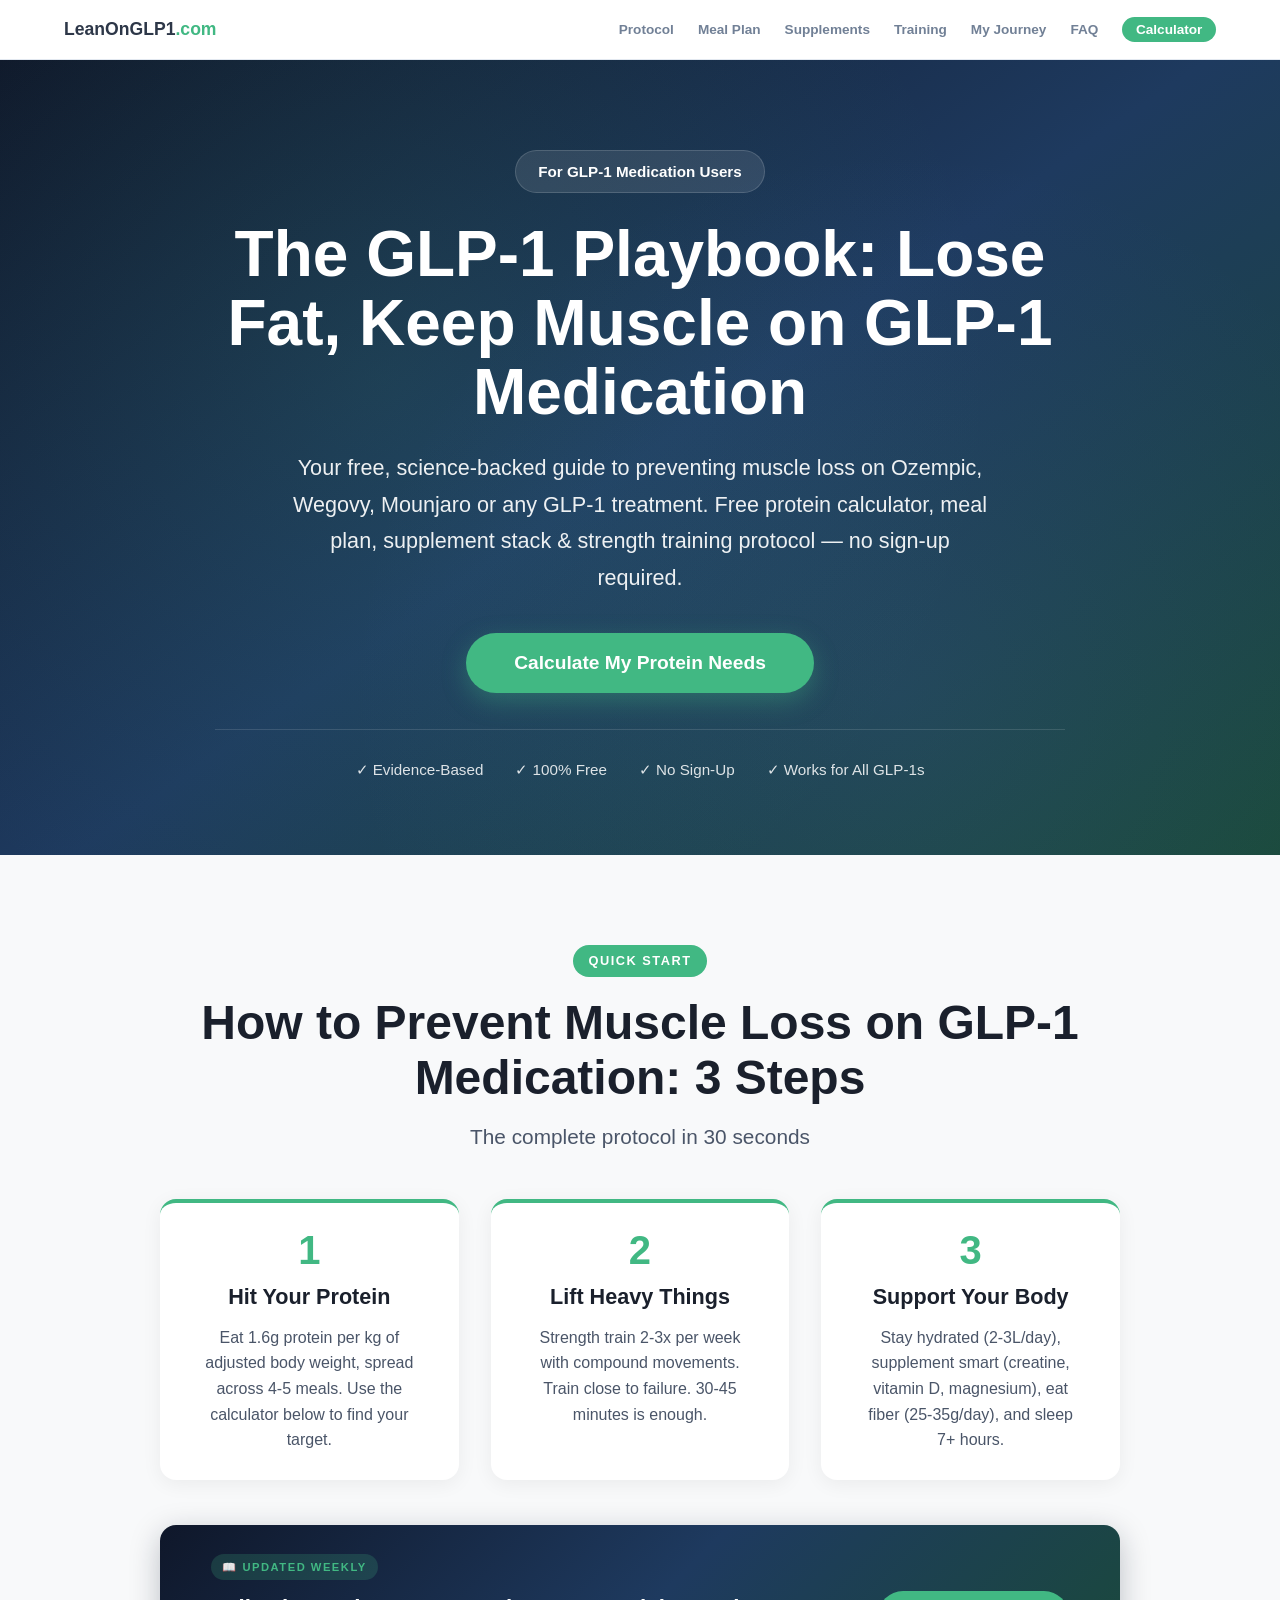
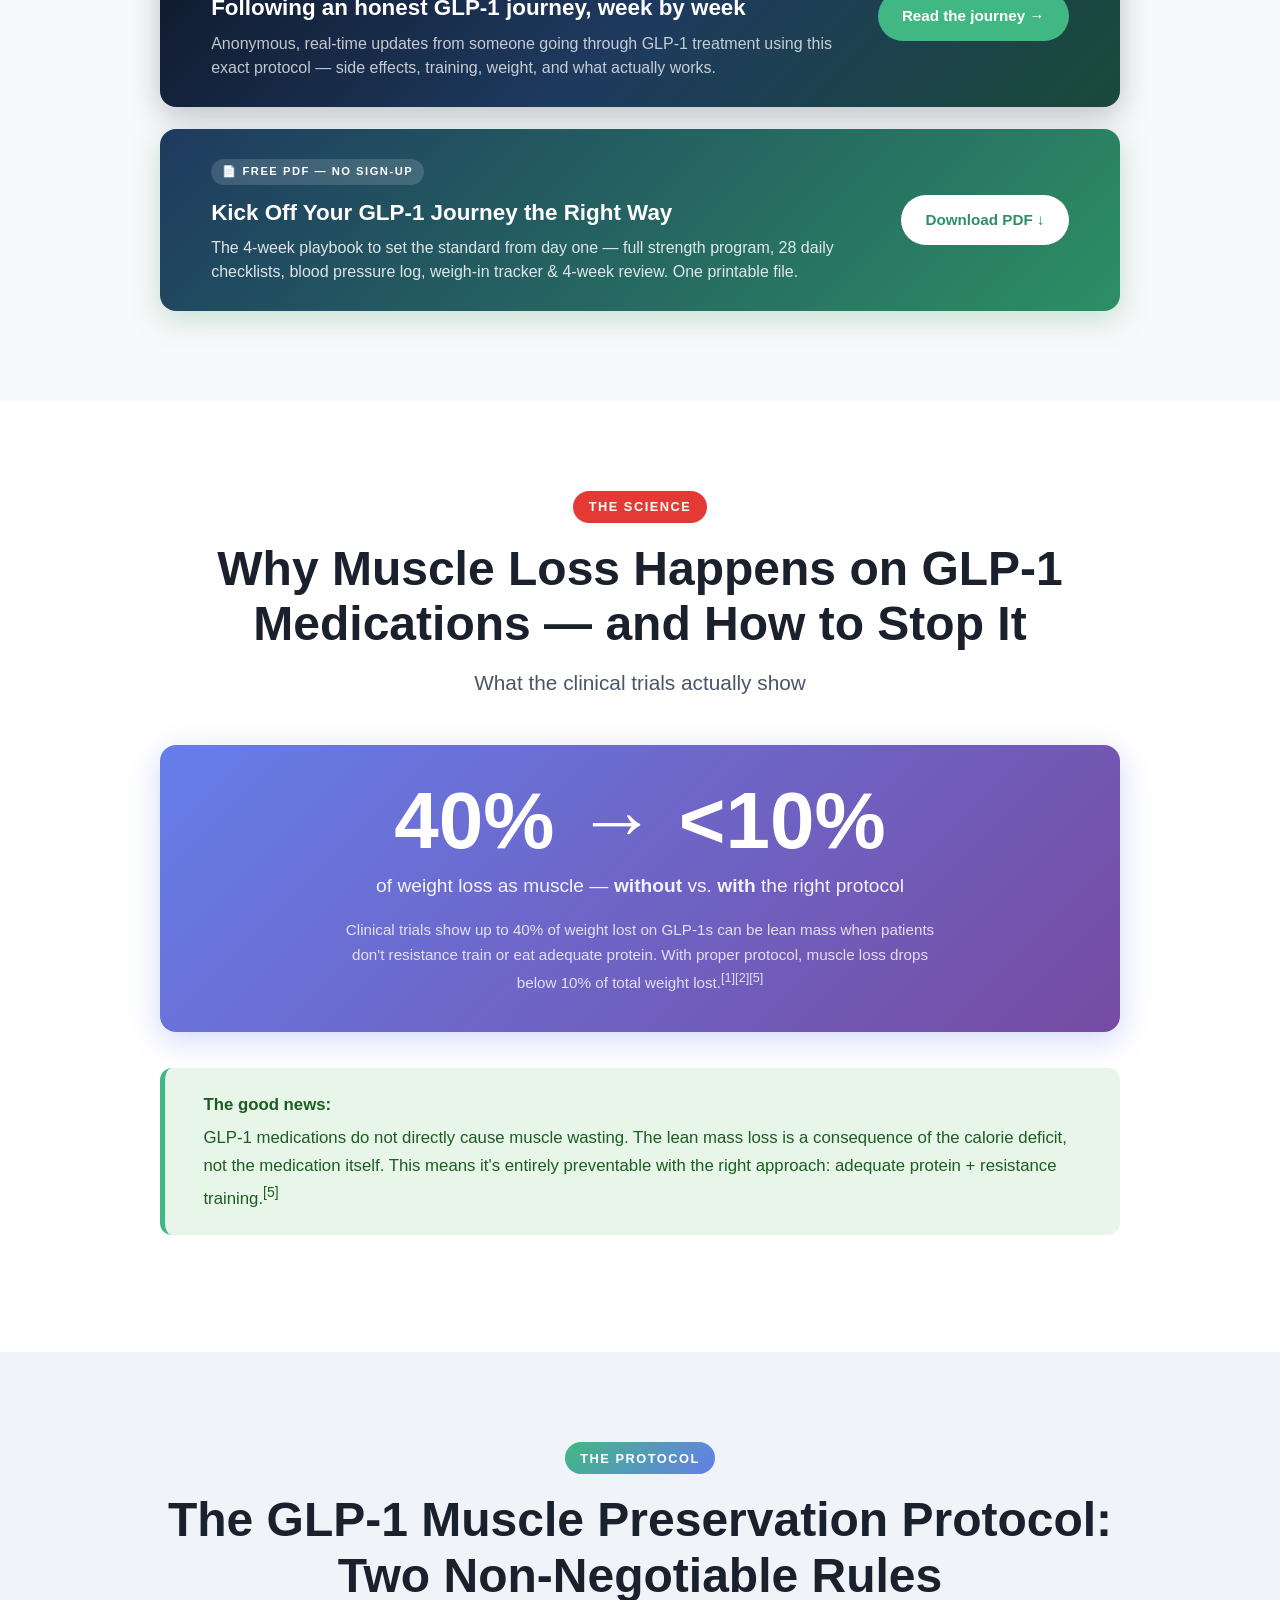
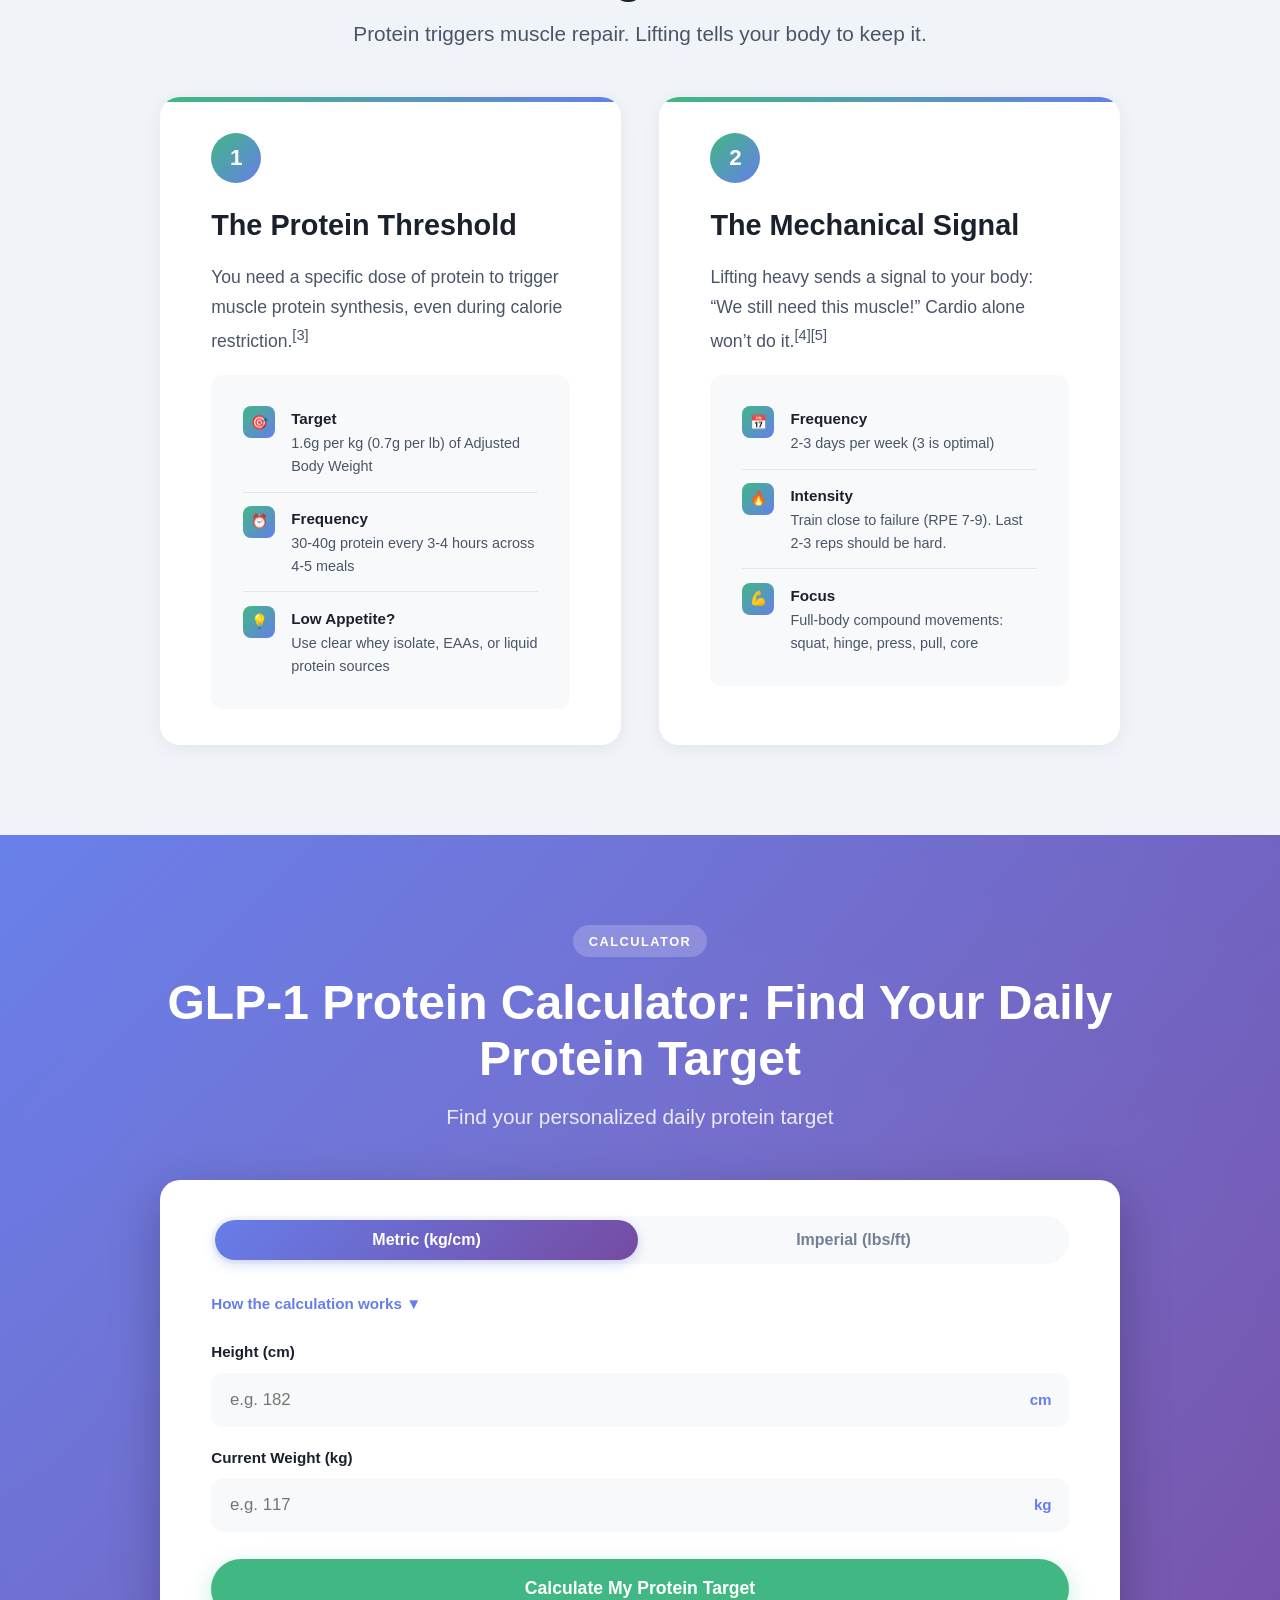
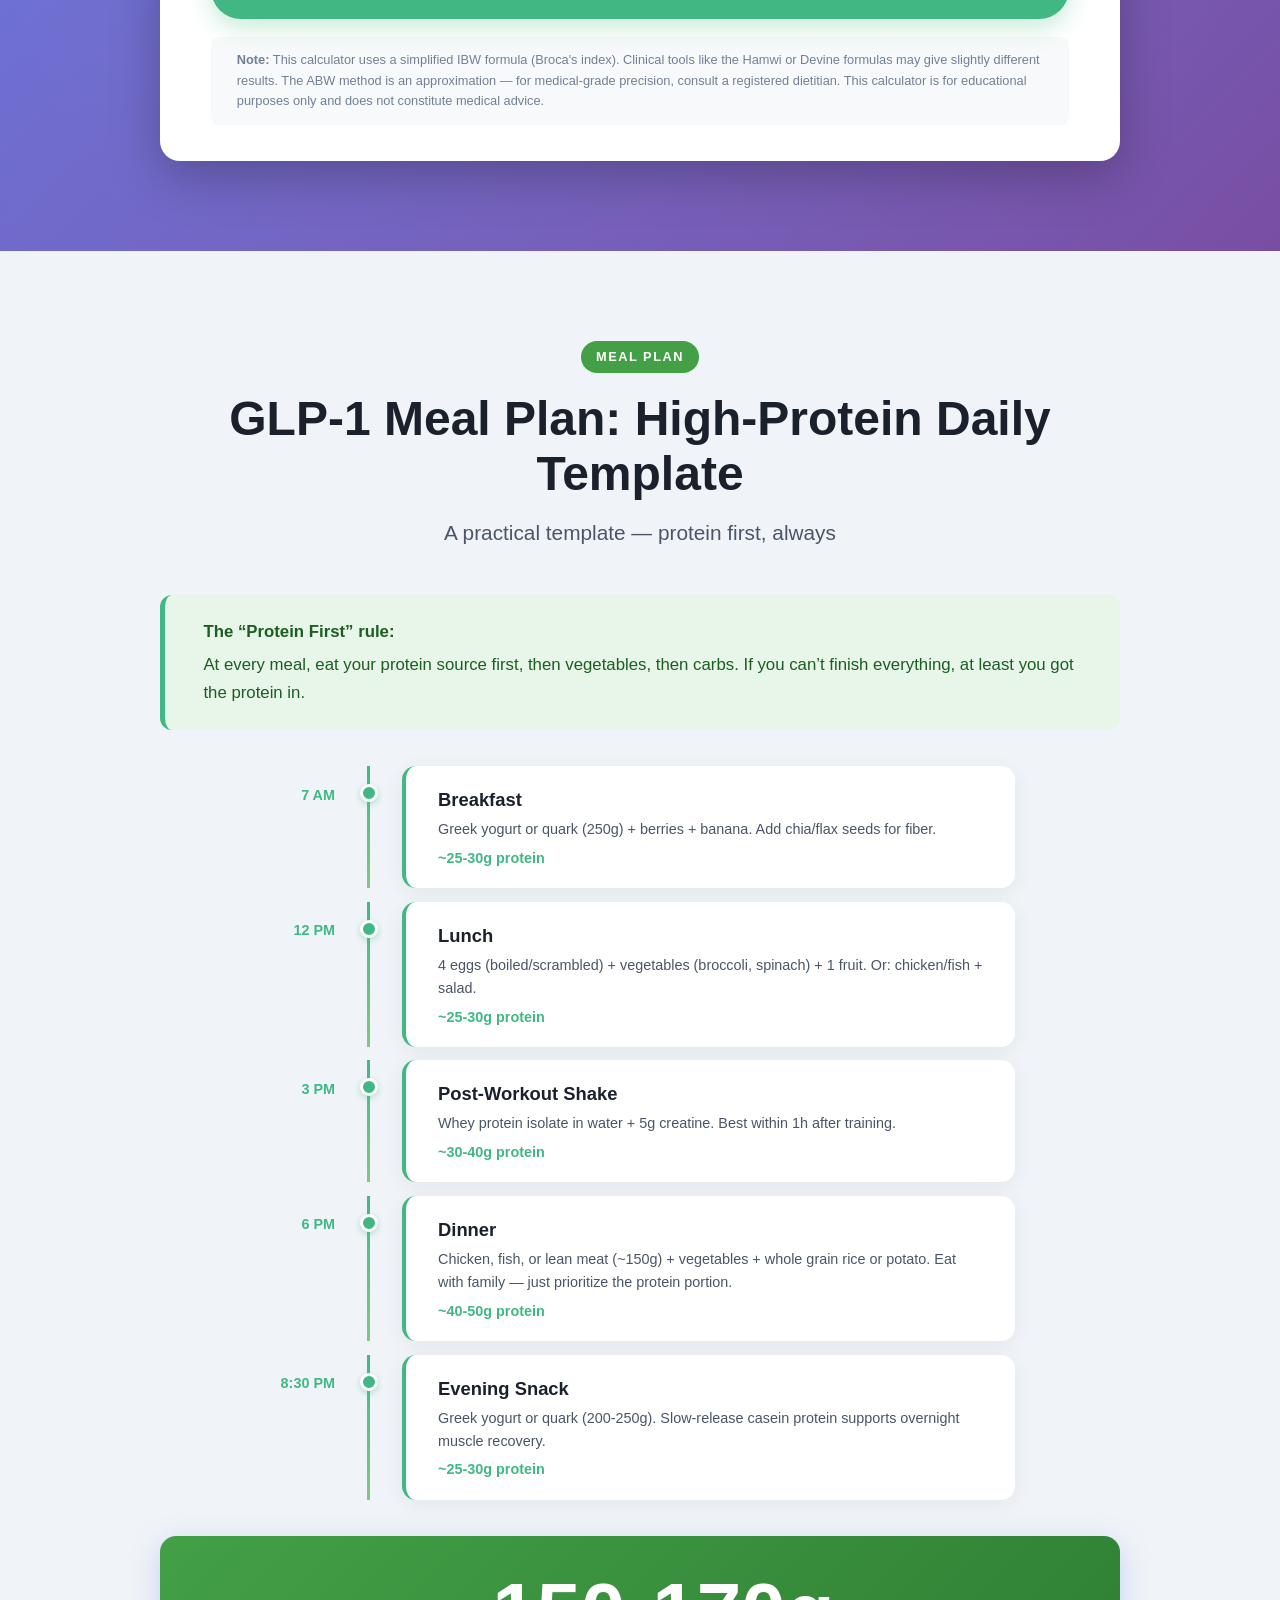
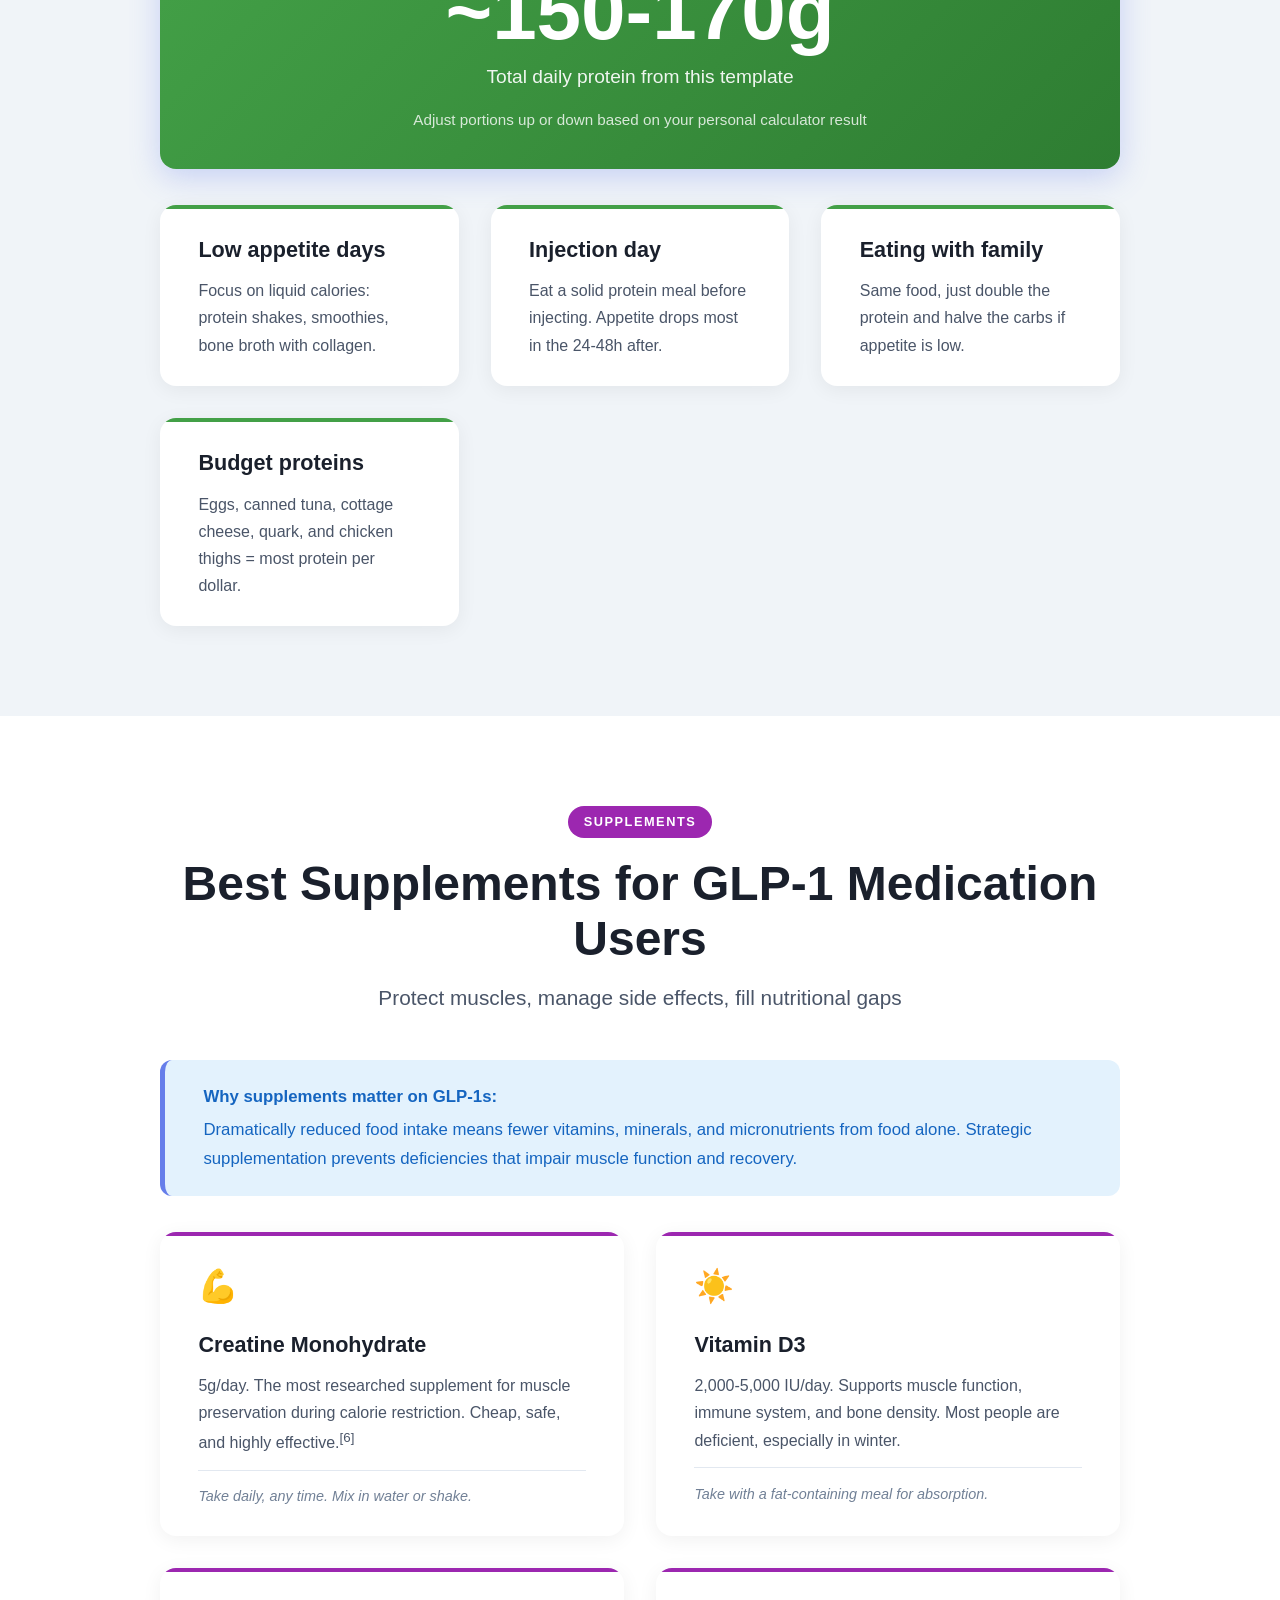
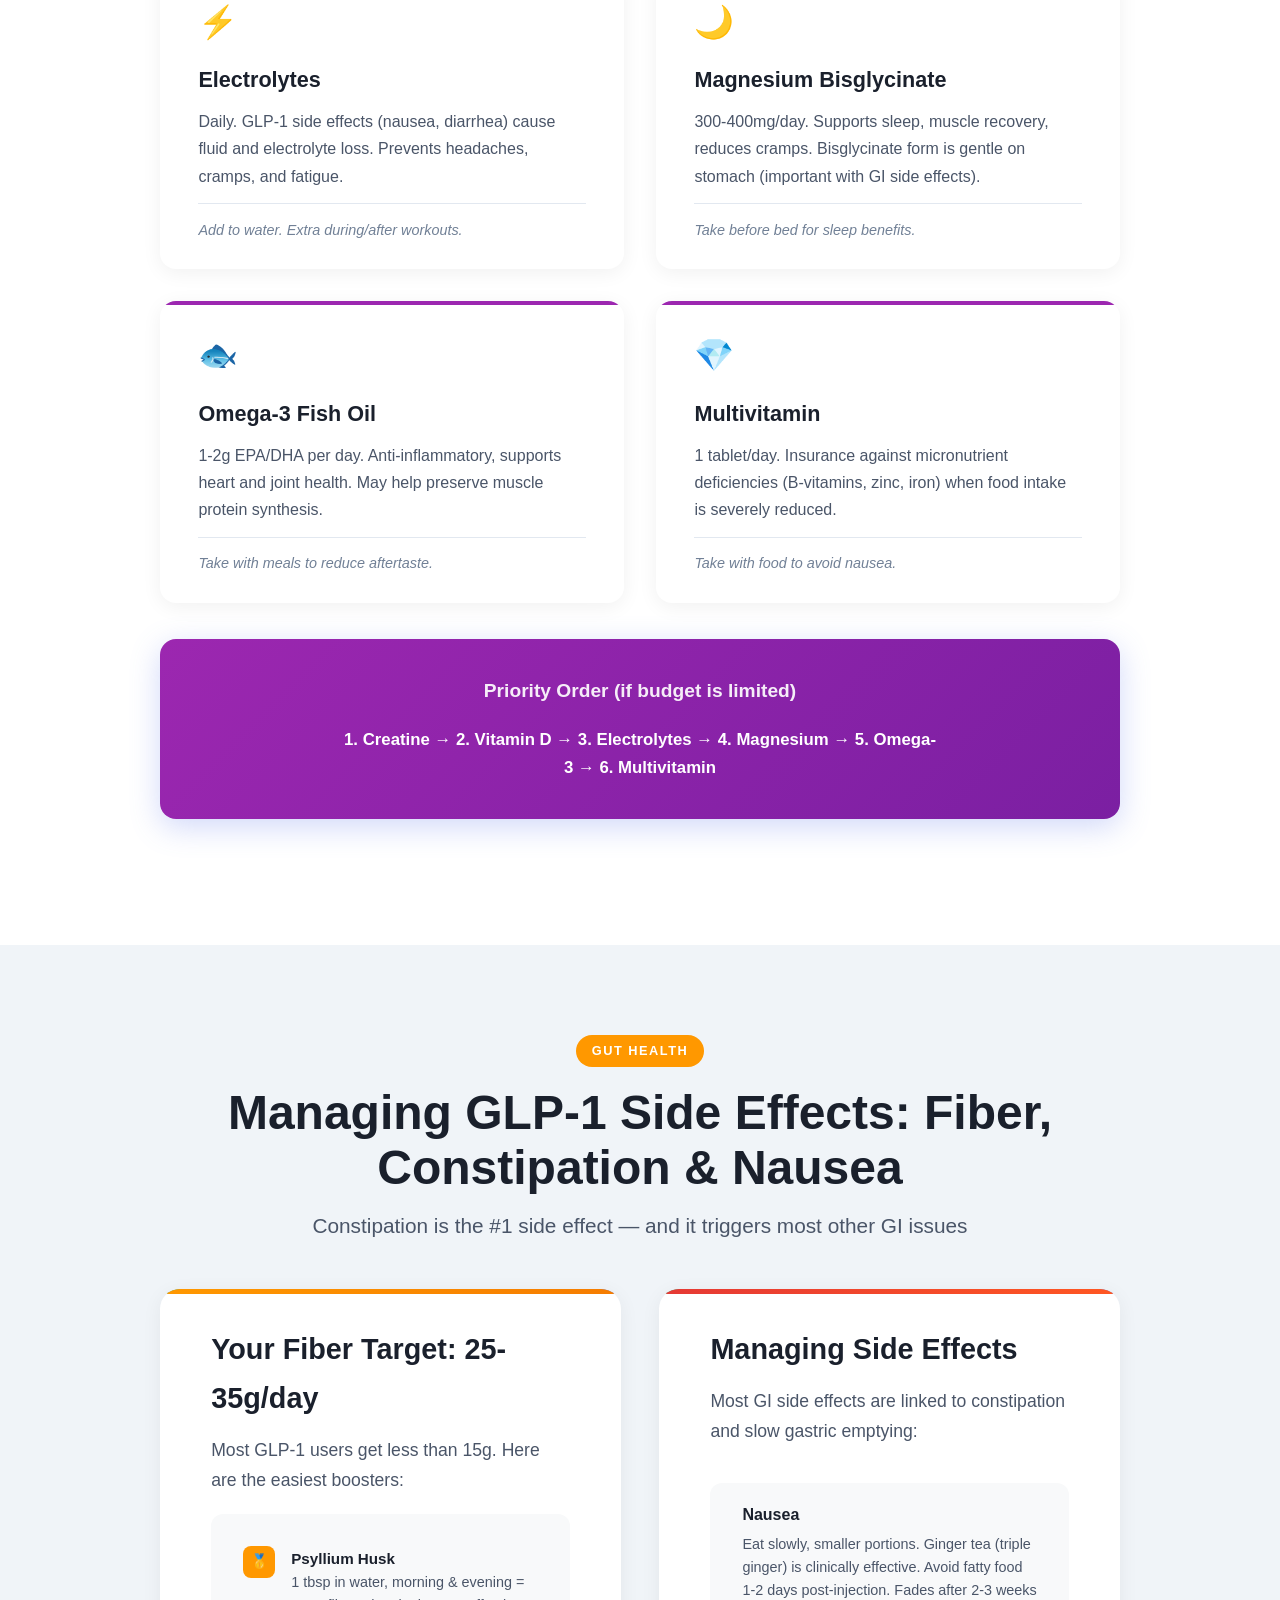
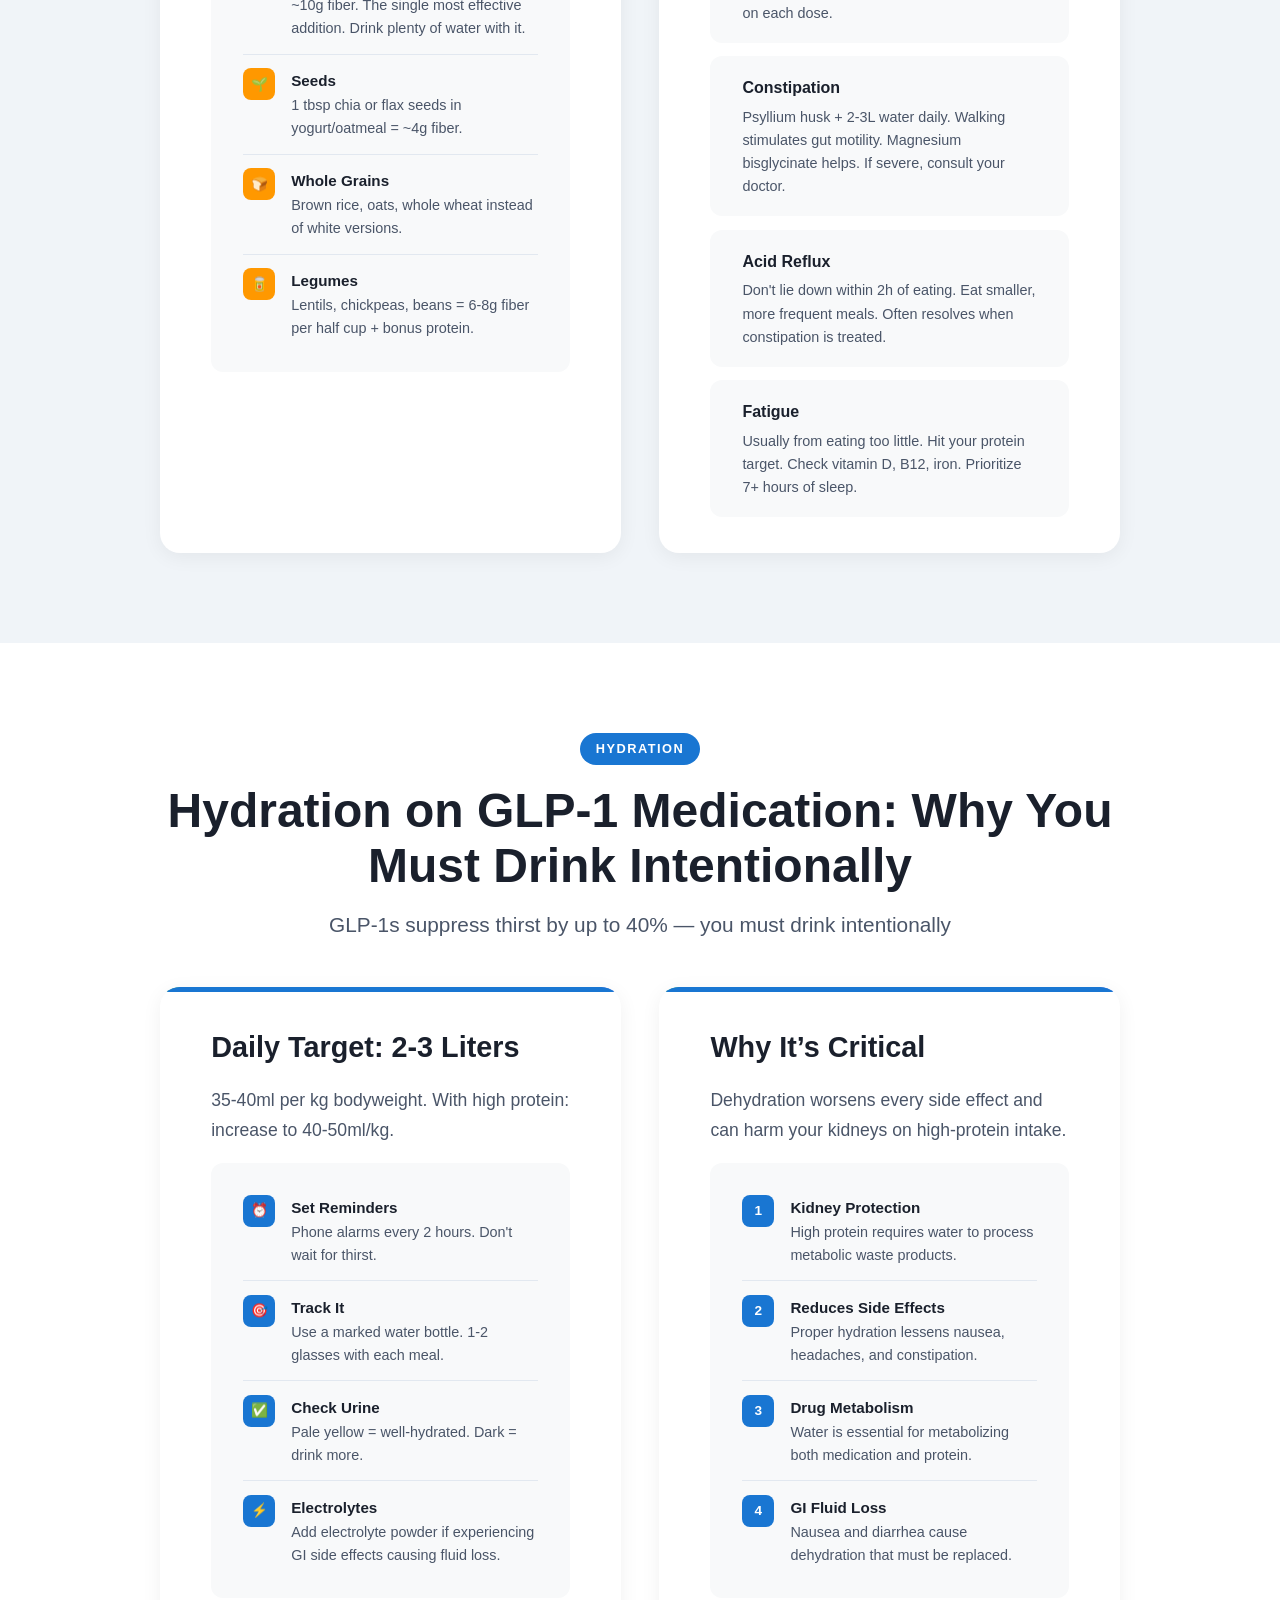
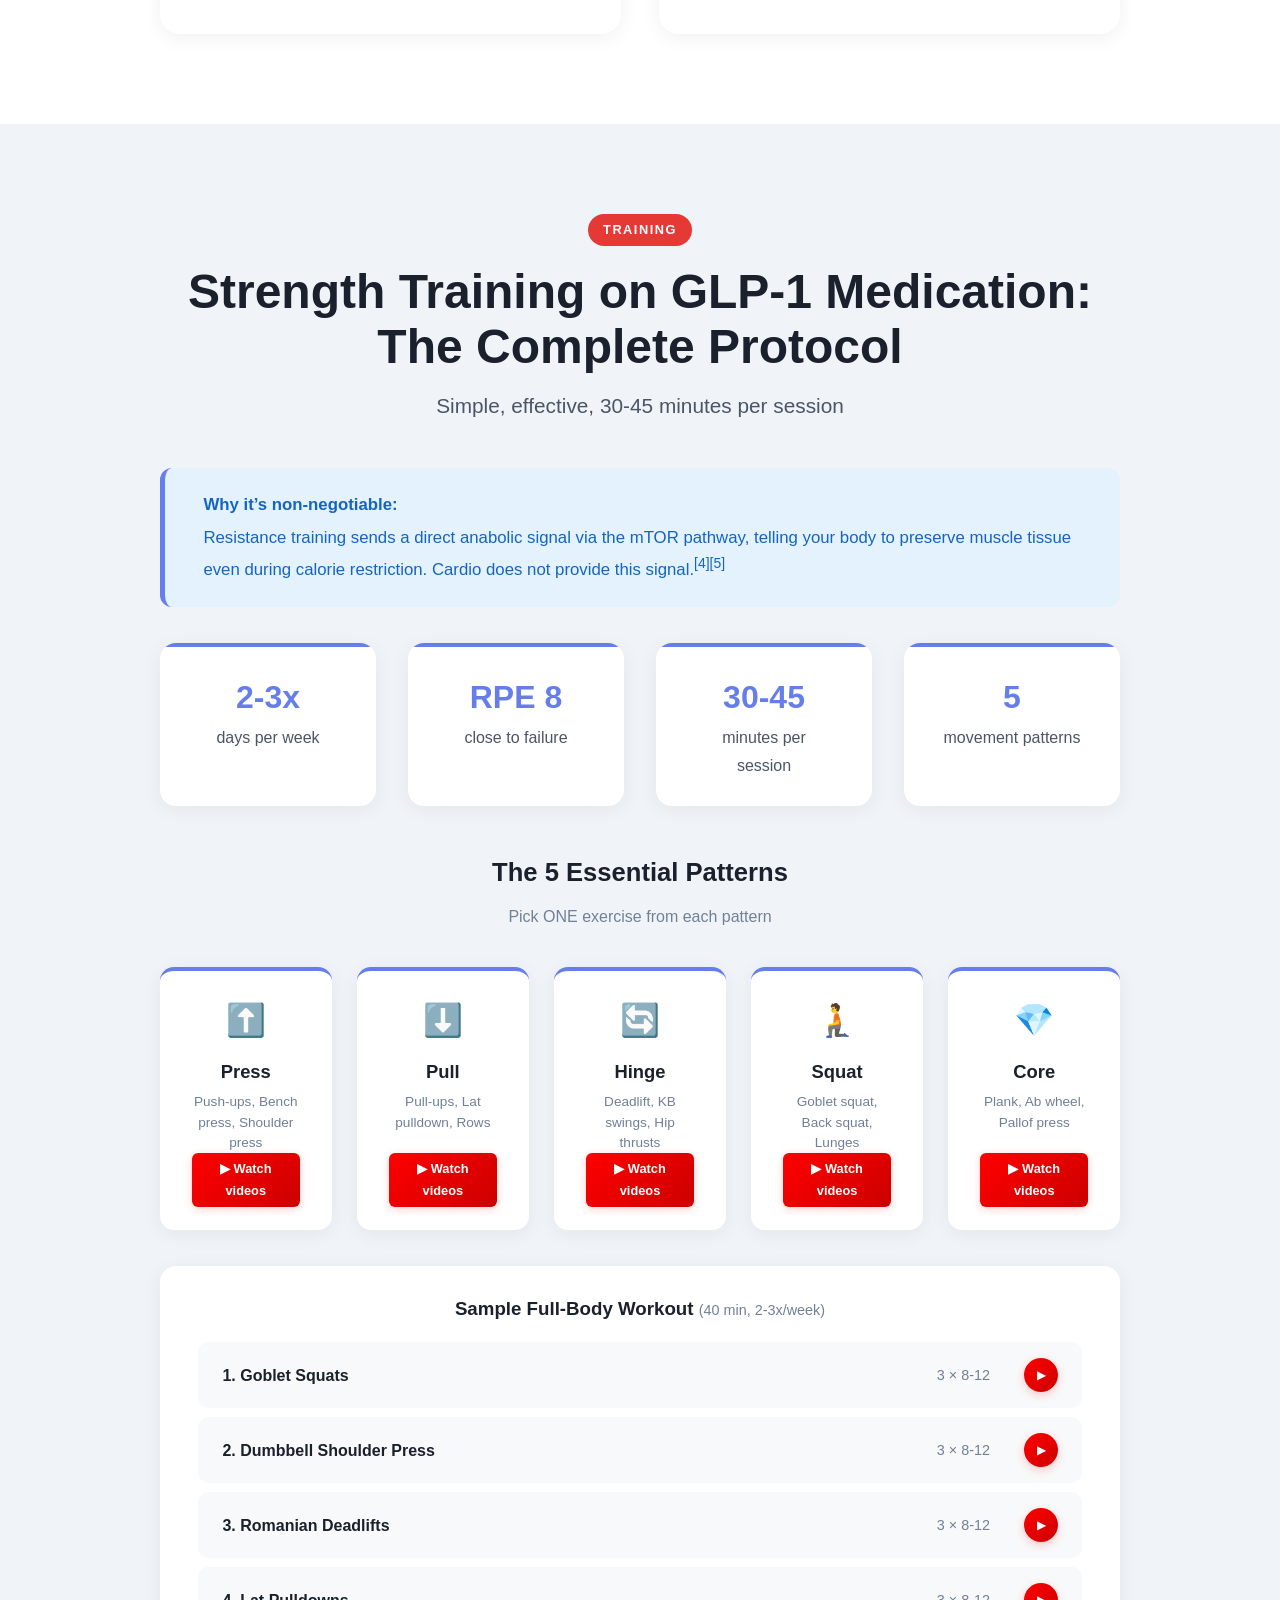
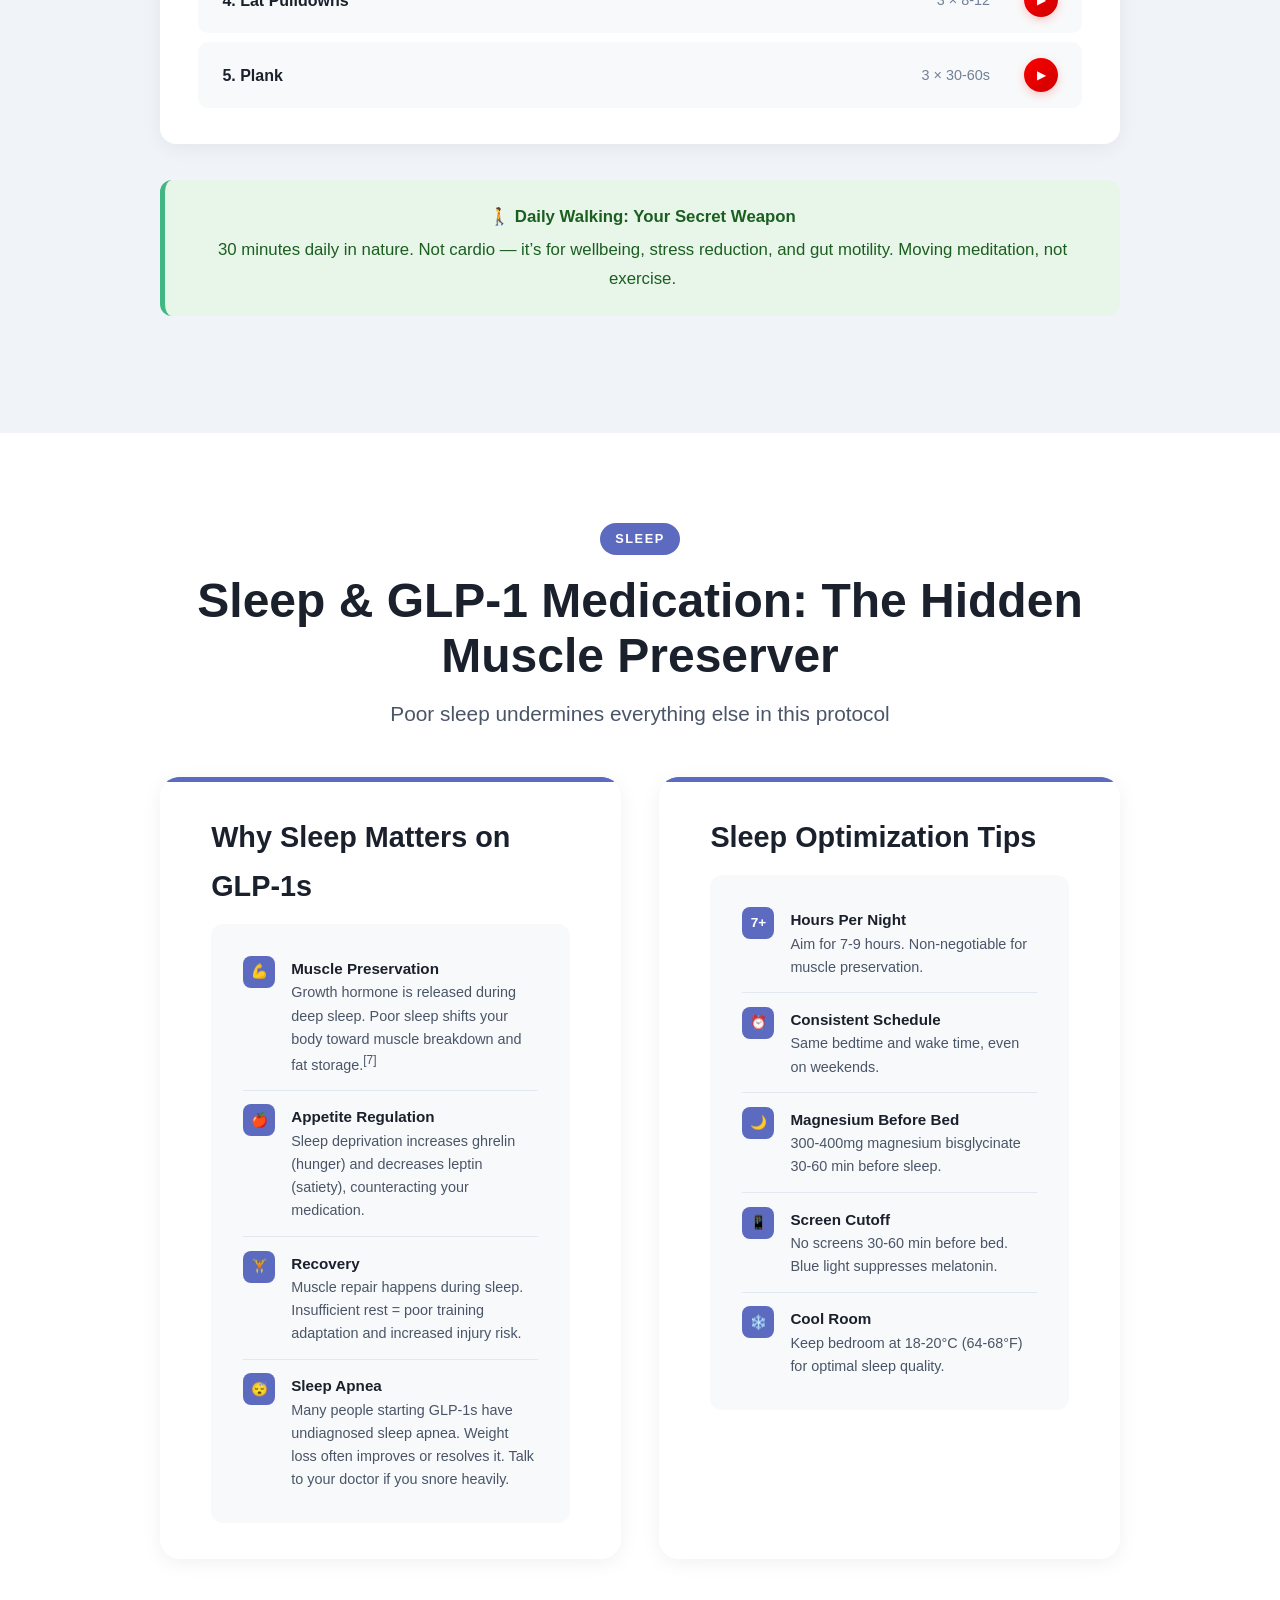
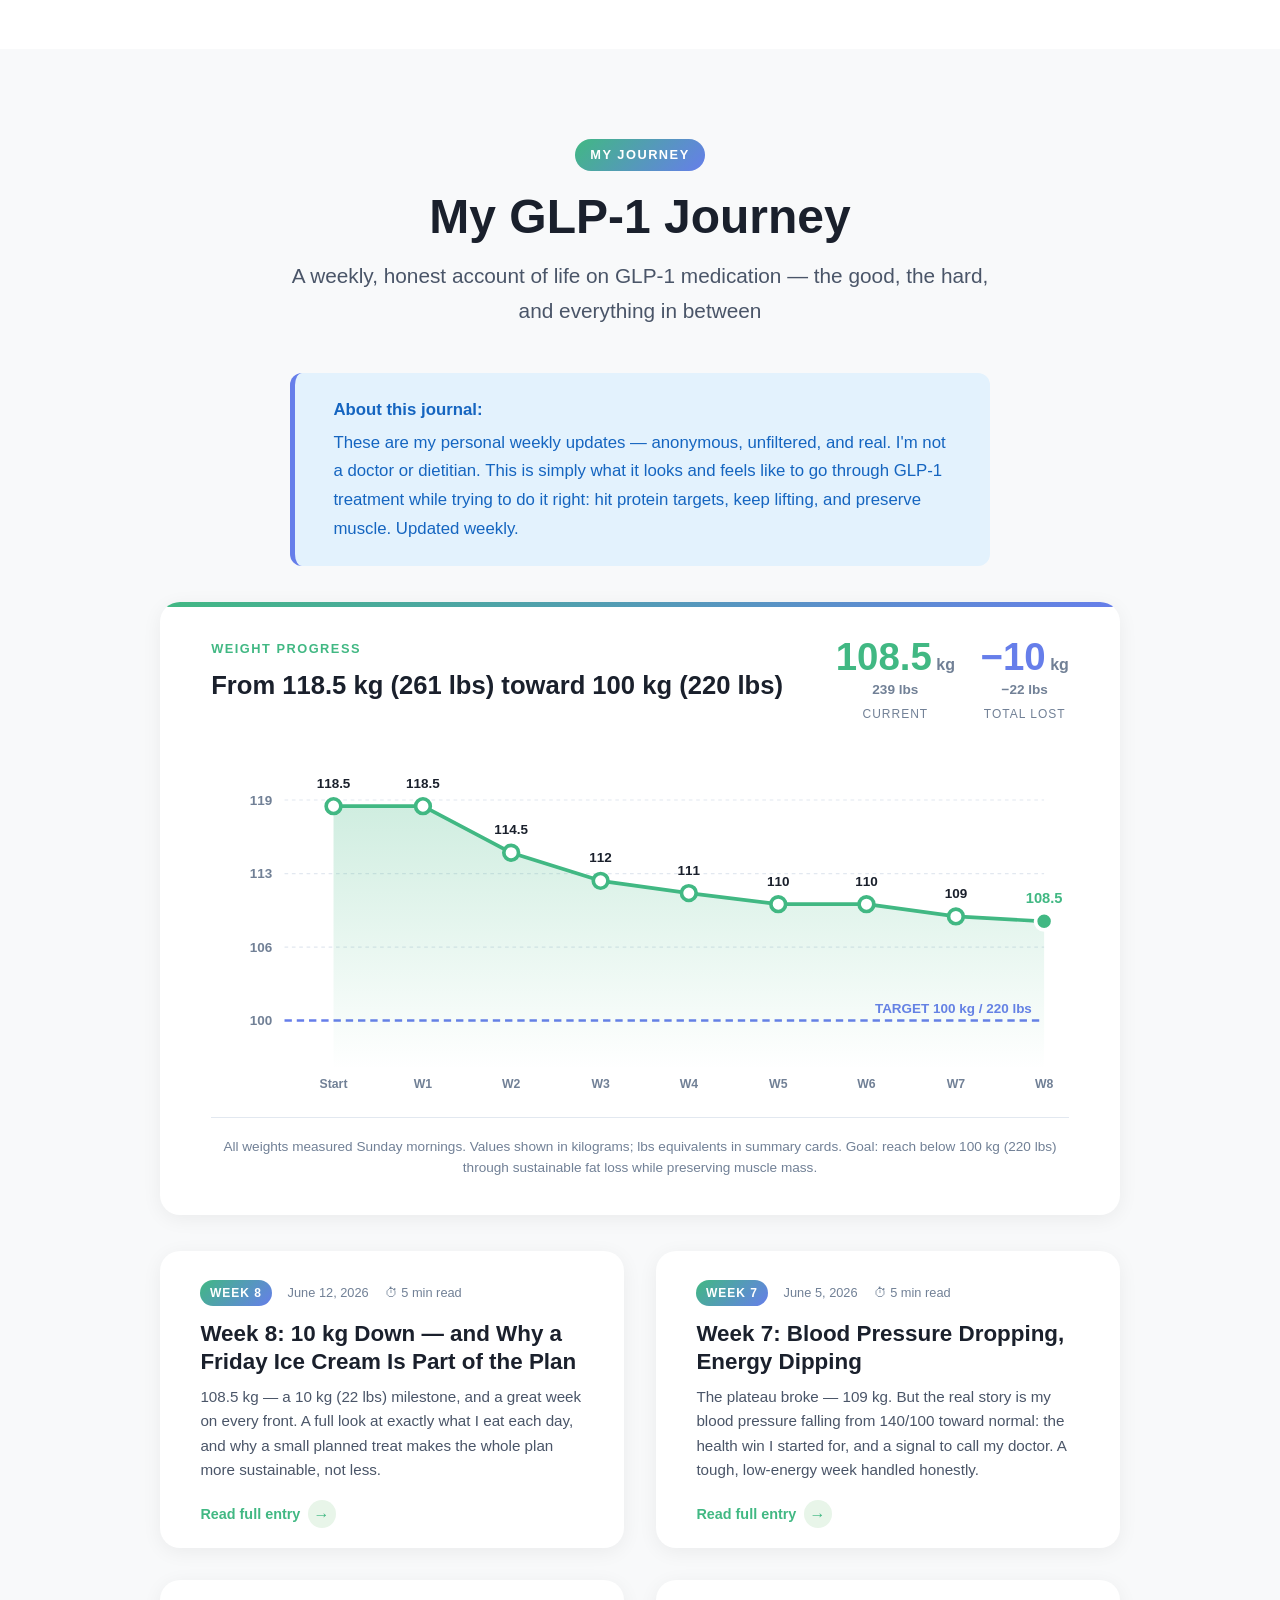
==== commit 8993f701: "Add files via upload" ====
--- a/index.html
+++ b/index.html
@@ -877,13 +877,13 @@
         </div>
         <div style="display:flex;gap:2vw;flex-wrap:wrap;">
           <div style="text-align:center;">
-            <div style="font-size:clamp(1.8rem,4vw,2.4rem);font-weight:800;color:var(--accent);line-height:1;">109<span style="font-size:1rem;font-weight:600;color:var(--text-muted);"> kg</span></div>
-            <div style="font-size:0.85rem;color:var(--text-muted);font-weight:600;margin-top:0.2vh;">240 lbs</div>
+            <div style="font-size:clamp(1.8rem,4vw,2.4rem);font-weight:800;color:var(--accent);line-height:1;">108.5<span style="font-size:1rem;font-weight:600;color:var(--text-muted);"> kg</span></div>
+            <div style="font-size:0.85rem;color:var(--text-muted);font-weight:600;margin-top:0.2vh;">239 lbs</div>
             <div style="font-size:0.75rem;color:var(--text-muted);text-transform:uppercase;letter-spacing:1px;margin-top:0.3vh;">Current</div>
           </div>
           <div style="text-align:center;">
-            <div style="font-size:clamp(1.8rem,4vw,2.4rem);font-weight:800;color:var(--purple);line-height:1;">&minus;9.5<span style="font-size:1rem;font-weight:600;color:var(--text-muted);"> kg</span></div>
-            <div style="font-size:0.85rem;color:var(--text-muted);font-weight:600;margin-top:0.2vh;">&minus;20.9 lbs</div>
+            <div style="font-size:clamp(1.8rem,4vw,2.4rem);font-weight:800;color:var(--purple);line-height:1;">&minus;10<span style="font-size:1rem;font-weight:600;color:var(--text-muted);"> kg</span></div>
+            <div style="font-size:0.85rem;color:var(--text-muted);font-weight:600;margin-top:0.2vh;">&minus;22 lbs</div>
             <div style="font-size:0.75rem;color:var(--text-muted);text-transform:uppercase;letter-spacing:1px;margin-top:0.3vh;">Total lost</div>
           </div>
         </div>
@@ -918,56 +918,61 @@
           </g>
 
           <!-- Filled area under line -->
-          <path d="M 100,45 L 183,45 L 266,83 L 349,106 L 431,116 L 514,125 L 597,125 L 680,135 L 680,260 L 100,260 Z" fill="url(#weightFillGrad)"/>
+          <path d="M 100,45 L 173,45 L 245,83 L 318,106 L 390,116 L 463,125 L 535,125 L 608,135 L 680,139 L 680,260 L 100,260 Z" fill="url(#weightFillGrad)"/>
 
           <!-- Main weight line -->
-          <path d="M 100,45 L 183,45 L 266,83 L 349,106 L 431,116 L 514,125 L 597,125 L 680,135" fill="none" stroke="#41b883" stroke-width="3" stroke-linecap="round" stroke-linejoin="round"/>
+          <path d="M 100,45 L 173,45 L 245,83 L 318,106 L 390,116 L 463,125 L 535,125 L 608,135 L 680,139" fill="none" stroke="#41b883" stroke-width="3" stroke-linecap="round" stroke-linejoin="round"/>
 
           <!-- Data points with values -->
           <g>
             <!-- Week 0: 118.5 kg (start) -->
             <circle cx="100" cy="45" r="6" fill="#ffffff" stroke="#41b883" stroke-width="3"/>
-            <text x="100" y="30" text-anchor="middle" font-size="12" font-weight="700" fill="#1a202c" font-family="-apple-system, BlinkMacSystemFont, Segoe UI, Roboto, sans-serif">118.5</text>
+            <text x="100" y="30" text-anchor="middle" font-size="11" font-weight="700" fill="#1a202c" font-family="-apple-system, BlinkMacSystemFont, Segoe UI, Roboto, sans-serif">118.5</text>
 
             <!-- Week 1: 118.5 kg -->
-            <circle cx="183" cy="45" r="6" fill="#ffffff" stroke="#41b883" stroke-width="3"/>
-            <text x="183" y="30" text-anchor="middle" font-size="12" font-weight="700" fill="#1a202c" font-family="-apple-system, BlinkMacSystemFont, Segoe UI, Roboto, sans-serif">118.5</text>
+            <circle cx="173" cy="45" r="6" fill="#ffffff" stroke="#41b883" stroke-width="3"/>
+            <text x="173" y="30" text-anchor="middle" font-size="11" font-weight="700" fill="#1a202c" font-family="-apple-system, BlinkMacSystemFont, Segoe UI, Roboto, sans-serif">118.5</text>
 
             <!-- Week 2: 114.5 kg -->
-            <circle cx="266" cy="83" r="6" fill="#ffffff" stroke="#41b883" stroke-width="3"/>
-            <text x="266" y="68" text-anchor="middle" font-size="12" font-weight="700" fill="#1a202c" font-family="-apple-system, BlinkMacSystemFont, Segoe UI, Roboto, sans-serif">114.5</text>
+            <circle cx="245" cy="83" r="6" fill="#ffffff" stroke="#41b883" stroke-width="3"/>
+            <text x="245" y="68" text-anchor="middle" font-size="11" font-weight="700" fill="#1a202c" font-family="-apple-system, BlinkMacSystemFont, Segoe UI, Roboto, sans-serif">114.5</text>
 
             <!-- Week 3: 112 kg -->
-            <circle cx="349" cy="106" r="6" fill="#ffffff" stroke="#41b883" stroke-width="3"/>
-            <text x="349" y="91" text-anchor="middle" font-size="12" font-weight="700" fill="#1a202c" font-family="-apple-system, BlinkMacSystemFont, Segoe UI, Roboto, sans-serif">112</text>
+            <circle cx="318" cy="106" r="6" fill="#ffffff" stroke="#41b883" stroke-width="3"/>
+            <text x="318" y="91" text-anchor="middle" font-size="11" font-weight="700" fill="#1a202c" font-family="-apple-system, BlinkMacSystemFont, Segoe UI, Roboto, sans-serif">112</text>
 
             <!-- Week 4: 111 kg -->
-            <circle cx="431" cy="116" r="6" fill="#ffffff" stroke="#41b883" stroke-width="3"/>
-            <text x="431" y="101" text-anchor="middle" font-size="12" font-weight="700" fill="#1a202c" font-family="-apple-system, BlinkMacSystemFont, Segoe UI, Roboto, sans-serif">111</text>
+            <circle cx="390" cy="116" r="6" fill="#ffffff" stroke="#41b883" stroke-width="3"/>
+            <text x="390" y="101" text-anchor="middle" font-size="11" font-weight="700" fill="#1a202c" font-family="-apple-system, BlinkMacSystemFont, Segoe UI, Roboto, sans-serif">111</text>
 
             <!-- Week 5: 110 kg -->
-            <circle cx="514" cy="125" r="6" fill="#ffffff" stroke="#41b883" stroke-width="3"/>
-            <text x="514" y="110" text-anchor="middle" font-size="12" font-weight="700" fill="#1a202c" font-family="-apple-system, BlinkMacSystemFont, Segoe UI, Roboto, sans-serif">110</text>
+            <circle cx="463" cy="125" r="6" fill="#ffffff" stroke="#41b883" stroke-width="3"/>
+            <text x="463" y="110" text-anchor="middle" font-size="11" font-weight="700" fill="#1a202c" font-family="-apple-system, BlinkMacSystemFont, Segoe UI, Roboto, sans-serif">110</text>
 
             <!-- Week 6: 110 kg (plateau) -->
-            <circle cx="597" cy="125" r="6" fill="#ffffff" stroke="#41b883" stroke-width="3"/>
-            <text x="597" y="110" text-anchor="middle" font-size="12" font-weight="700" fill="#1a202c" font-family="-apple-system, BlinkMacSystemFont, Segoe UI, Roboto, sans-serif">110</text>
-
-            <!-- Week 7: 109 kg (newest) -->
-            <circle cx="680" cy="135" r="7" fill="#41b883" stroke="#ffffff" stroke-width="3"/>
-            <text x="680" y="120" text-anchor="middle" font-size="13" font-weight="800" fill="#41b883" font-family="-apple-system, BlinkMacSystemFont, Segoe UI, Roboto, sans-serif">109</text>
+            <circle cx="535" cy="125" r="6" fill="#ffffff" stroke="#41b883" stroke-width="3"/>
+            <text x="535" y="110" text-anchor="middle" font-size="11" font-weight="700" fill="#1a202c" font-family="-apple-system, BlinkMacSystemFont, Segoe UI, Roboto, sans-serif">110</text>
+
+            <!-- Week 7: 109 kg -->
+            <circle cx="608" cy="135" r="6" fill="#ffffff" stroke="#41b883" stroke-width="3"/>
+            <text x="608" y="120" text-anchor="middle" font-size="11" font-weight="700" fill="#1a202c" font-family="-apple-system, BlinkMacSystemFont, Segoe UI, Roboto, sans-serif">109</text>
+
+            <!-- Week 8: 108.5 kg (newest) -->
+            <circle cx="680" cy="139" r="7" fill="#41b883" stroke="#ffffff" stroke-width="3"/>
+            <text x="680" y="124" text-anchor="middle" font-size="12" font-weight="800" fill="#41b883" font-family="-apple-system, BlinkMacSystemFont, Segoe UI, Roboto, sans-serif">108.5</text>
           </g>
 
           <!-- X-axis labels -->
-          <g font-size="11" fill="#718096" font-family="-apple-system, BlinkMacSystemFont, Segoe UI, Roboto, sans-serif" font-weight="600">
+          <g font-size="10" fill="#718096" font-family="-apple-system, BlinkMacSystemFont, Segoe UI, Roboto, sans-serif" font-weight="600">
             <text x="100" y="275" text-anchor="middle">Start</text>
-            <text x="183" y="275" text-anchor="middle">Week 1</text>
-            <text x="266" y="275" text-anchor="middle">Week 2</text>
-            <text x="349" y="275" text-anchor="middle">Week 3</text>
-            <text x="431" y="275" text-anchor="middle">Week 4</text>
-            <text x="514" y="275" text-anchor="middle">Week 5</text>
-            <text x="597" y="275" text-anchor="middle">Week 6</text>
-            <text x="680" y="275" text-anchor="middle">Week 7</text>
+            <text x="173" y="275" text-anchor="middle">W1</text>
+            <text x="245" y="275" text-anchor="middle">W2</text>
+            <text x="318" y="275" text-anchor="middle">W3</text>
+            <text x="390" y="275" text-anchor="middle">W4</text>
+            <text x="463" y="275" text-anchor="middle">W5</text>
+            <text x="535" y="275" text-anchor="middle">W6</text>
+            <text x="608" y="275" text-anchor="middle">W7</text>
+            <text x="680" y="275" text-anchor="middle">W8</text>
           </g>
         </svg>
       </div>
@@ -980,7 +985,24 @@
 
     <div class="blog-grid">
 
-      <!-- Week 7 - Most recent -->
+      <!-- Week 8 - Most recent -->
+      <a href="/journey/week-8/" class="blog-card" style="text-decoration:none;color:inherit;display:block;">
+        <div class="blog-card-header">
+          <div class="blog-meta">
+            <span class="blog-tag">Week 8</span>
+            <span class="blog-date">June 12, 2026</span>
+            <span class="blog-readtime">&#x23F1; 5 min read</span>
+          </div>
+          <h3 class="blog-title">Week 8: 10 kg Down &mdash; and Why a Friday Ice Cream Is Part of the Plan</h3>
+          <p class="blog-excerpt">108.5 kg &mdash; a 10 kg (22 lbs) milestone, and a great week on every front. A full look at exactly what I eat each day, and why a small planned treat makes the whole plan more sustainable, not less.</p>
+          <div class="blog-expand-btn">
+            Read full entry
+            <span class="blog-expand-icon">&rarr;</span>
+          </div>
+        </div>
+      </a>
+
+      <!-- Week 7 -->
       <a href="/journey/week-7/" class="blog-card" style="text-decoration:none;color:inherit;display:block;">
         <div class="blog-card-header">
           <div class="blog-meta">
@@ -1121,10 +1143,10 @@
         <div class="blog-card-header">
           <div class="blog-meta">
             <span class="blog-tag" style="background:#aaa;">Coming Next</span>
-            <span class="blog-date">Week 8</span>
-          </div>
-          <h3 class="blog-title" style="color:var(--text-muted);">Week 8 &mdash; Chasing the Energy Back</h3>
-          <p class="blog-excerpt" style="color:var(--text-muted);">A doctor's call about blood pressure medication, getting energy levels back up, and hopefully a return to full training. Updated weekly.</p>
+            <span class="blog-date">Week 9</span>
+          </div>
+          <h3 class="blog-title" style="color:var(--text-muted);">Week 9 &mdash; The Doctor's Appointment</h3>
+          <p class="blog-excerpt" style="color:var(--text-muted);">That blood pressure check, and whether I'm ready to move from the TotalGym to full bodyweight training. Updated weekly.</p>
         </div>
       </div>
 
@@ -1344,7 +1366,7 @@
 {"@context":"https://schema.org","@type":"WebApplication","name":"GLP-1 Protein Calculator","url":"https://www.leanonglp1.com/#calculator","description":"Free protein calculator for GLP-1 medication users. Calculates optimal daily protein intake based on Adjusted Body Weight to prevent muscle loss on Ozempic, Wegovy or Mounjaro.","applicationCategory":"HealthApplication","operatingSystem":"Any","offers":{"@type":"Offer","price":"0","priceCurrency":"USD"},"featureList":["Adjusted Body Weight protein calculator","Metric and imperial units","Personalized per-meal protein targets","Sample meal plan","Supplement stack guide","Strength training protocol","Side effect management","Sleep optimization","Weekly GLP-1 journey log"]}
 </script>
 <script type="application/ld+json">
-{"@context":"https://schema.org","@type":"Blog","name":"My GLP-1 Journey","url":"https://www.leanonglp1.com/#journey","description":"Anonymous weekly journal documenting a real GLP-1 treatment experience — side effects, weight loss, training, and nutrition on Mounjaro","blogPost":[{"@type":"BlogPosting","headline":"Week 7: Blood Pressure Dropping, Energy Dipping","datePublished":"2026-06-05","dateModified":"2026-06-05","description":"Week 7 on GLP-1 treatment at 2.5 mg. Down to 109 kg. Blood pressure has dropped from 140/100 to 120/80 — a planned win that needs medical follow-up. A low-energy week and the under-eating trap.","url":"https://www.leanonglp1.com/journey/week-7/","author":{"@type":"Person","name":"Anonymous"},"keywords":"GLP-1 blood pressure, Mounjaro weight loss blood pressure, GLP-1 low energy, GLP-1 under-eating, GLP-1 medication adjustment"},{"@type":"BlogPosting","headline":"Week 6: First Plateau, and Why I'm Not Panicking","datePublished":"2026-05-29","dateModified":"2026-05-29","description":"Week 6 on GLP-1 treatment at 2.5 mg. First week with no weight loss — a plateau. Why I'm staying calm, holding the dose, and what would make me consider stepping up to 3.33 mg via micro-dosing.","url":"https://www.leanonglp1.com/journey/week-6/","author":{"@type":"Person","name":"Anonymous"},"keywords":"GLP-1 plateau, Mounjaro 2.5 mg plateau, GLP-1 dose escalation, GLP-1 micro-dosing, GLP-1 6 weeks"},{"@type":"BlogPosting","headline":"Week 5: Birthdays Survived, a Burger Lesson Learned, and a Hard Truth","datePublished":"2026-05-22","dateModified":"2026-05-22","description":"Week 5 on GLP-1 treatment at 2.5 mg. Down to 110 kg, 8.5 kg total. Navigated a week of birthday cakes successfully, learned a hard lesson about fatty food, and trap bar training is paying off. Plus an honest reflection on what GLP-1 medication actually is.","url":"https://www.leanonglp1.com/journey/week-5/","author":{"@type":"Person","name":"Anonymous"},"keywords":"GLP-1 week 5, Mounjaro 2.5 mg results, GLP-1 birthday eating, GLP-1 fatty food nausea, GLP-1 lifestyle change"},{"@type":"BlogPosting","headline":"Week 4: One Month In — 7.5 kg Down, First Cracks in Discipline","datePublished":"2026-05-15","dateModified":"2026-05-15","description":"One month review on GLP-1 treatment at 2.5 mg. Down 7.5 kg total, clothes fitting differently, training schedule held. First signs of returning appetite and a couple of off-protocol evenings — an honest first-month report.","url":"https://www.leanonglp1.com/journey/week-4/","author":{"@type":"Person","name":"Anonymous"},"keywords":"GLP-1 one month results, Mounjaro 4 weeks weight loss, GLP-1 appetite return, low dose GLP-1 long term, GLP-1 discipline mindset"},{"@type":"BlogPosting","headline":"Week 3: Finding the Rhythm — and Choosing to Stay at 2.5 mg","datePublished":"2026-05-08","dateModified":"2026-05-08","description":"Week 3 update on GLP-1 treatment. No side effects, sweet cravings still suppressed, 1 kg down this week. Decision made with doctor to stay at 2.5 mg longer rather than titrate up.","url":"https://www.leanonglp1.com/journey/week-3/","author":{"@type":"Person","name":"Anonymous"},"keywords":"GLP-1 week 3, Mounjaro 2.5 mg dose, GLP-1 titration decision, low dose GLP-1, sustainable weight loss"},{"@type":"BlogPosting","headline":"Week 2: Second Injection, First Real Drop on the Scale","datePublished":"2026-05-01","dateModified":"2026-05-01","description":"Week 2 update on GLP-1 treatment at 2.5 mg. Second injection was uneventful, 4 kg down on the scale (mostly water), strength training going well with bodyweight movements feeling lighter.","url":"https://www.leanonglp1.com/journey/week-2/","author":{"@type":"Person","name":"Anonymous"},"keywords":"GLP-1 week 2, Mounjaro 2.5 mg, GLP-1 weight loss, GLP-1 hydration, tirzepatide diary"},{"@type":"BlogPosting","headline":"Week 1: First Injection, First Side Effects, First Real Test","datePublished":"2026-04-24","dateModified":"2026-04-24","description":"Week 1 report after starting GLP-1 treatment at 2.5 mg. First side effects, appetite suppression, and full protocol adherence with strength training maintained.","url":"https://www.leanonglp1.com/journey/week-1/","author":{"@type":"Person","name":"Anonymous"},"keywords":"GLP-1 week 1, Mounjaro 2.5 mg, first injection side effects, GLP-1 weight loss diary"},{"@type":"BlogPosting","headline":"Before I Start: Why I'm Doing This, and What to Expect","datePublished":"2026-04-08","dateModified":"2026-04-08","description":"An anonymous introduction to a real GLP-1 treatment journey — starting weight, health diagnoses, training background and what to expect in weekly updates.","url":"https://www.leanonglp1.com/journey/week-0/","author":{"@type":"Person","name":"Anonymous"},"keywords":"GLP-1 journey, Mounjaro start, GLP-1 weight loss diary, tirzepatide experience"}]}
+{"@context":"https://schema.org","@type":"Blog","name":"My GLP-1 Journey","url":"https://www.leanonglp1.com/#journey","description":"Anonymous weekly journal documenting a real GLP-1 treatment experience — side effects, weight loss, training, and nutrition on Mounjaro","blogPost":[{"@type":"BlogPosting","headline":"Week 8: 10 kg Down — and Why a Friday Ice Cream Is Part of the Plan","datePublished":"2026-06-12","dateModified":"2026-06-12","description":"Week 8 on GLP-1 treatment at 2.5 mg. A milestone: 108.5 kg, 10 kg lost total. A great week, a full look at the daily meal plan, and why a Friday high-protein ice cream belongs in a sustainable plan.","url":"https://www.leanonglp1.com/journey/week-8/","author":{"@type":"Person","name":"Anonymous"},"keywords":"GLP-1 10 kg, Mounjaro meal plan, GLP-1 sustainable eating, GLP-1 daily diet, GLP-1 high protein"},{"@type":"BlogPosting","headline":"Week 7: Blood Pressure Dropping, Energy Dipping","datePublished":"2026-06-05","dateModified":"2026-06-05","description":"Week 7 on GLP-1 treatment at 2.5 mg. Down to 109 kg. Blood pressure has dropped from 140/100 to 120/80 — a planned win that needs medical follow-up. A low-energy week and the under-eating trap.","url":"https://www.leanonglp1.com/journey/week-7/","author":{"@type":"Person","name":"Anonymous"},"keywords":"GLP-1 blood pressure, Mounjaro weight loss blood pressure, GLP-1 low energy, GLP-1 under-eating, GLP-1 medication adjustment"},{"@type":"BlogPosting","headline":"Week 6: First Plateau, and Why I'm Not Panicking","datePublished":"2026-05-29","dateModified":"2026-05-29","description":"Week 6 on GLP-1 treatment at 2.5 mg. First week with no weight loss — a plateau. Why I'm staying calm, holding the dose, and what would make me consider stepping up to 3.33 mg via micro-dosing.","url":"https://www.leanonglp1.com/journey/week-6/","author":{"@type":"Person","name":"Anonymous"},"keywords":"GLP-1 plateau, Mounjaro 2.5 mg plateau, GLP-1 dose escalation, GLP-1 micro-dosing, GLP-1 6 weeks"},{"@type":"BlogPosting","headline":"Week 5: Birthdays Survived, a Burger Lesson Learned, and a Hard Truth","datePublished":"2026-05-22","dateModified":"2026-05-22","description":"Week 5 on GLP-1 treatment at 2.5 mg. Down to 110 kg, 8.5 kg total. Navigated a week of birthday cakes successfully, learned a hard lesson about fatty food, and trap bar training is paying off. Plus an honest reflection on what GLP-1 medication actually is.","url":"https://www.leanonglp1.com/journey/week-5/","author":{"@type":"Person","name":"Anonymous"},"keywords":"GLP-1 week 5, Mounjaro 2.5 mg results, GLP-1 birthday eating, GLP-1 fatty food nausea, GLP-1 lifestyle change"},{"@type":"BlogPosting","headline":"Week 4: One Month In — 7.5 kg Down, First Cracks in Discipline","datePublished":"2026-05-15","dateModified":"2026-05-15","description":"One month review on GLP-1 treatment at 2.5 mg. Down 7.5 kg total, clothes fitting differently, training schedule held. First signs of returning appetite and a couple of off-protocol evenings — an honest first-month report.","url":"https://www.leanonglp1.com/journey/week-4/","author":{"@type":"Person","name":"Anonymous"},"keywords":"GLP-1 one month results, Mounjaro 4 weeks weight loss, GLP-1 appetite return, low dose GLP-1 long term, GLP-1 discipline mindset"},{"@type":"BlogPosting","headline":"Week 3: Finding the Rhythm — and Choosing to Stay at 2.5 mg","datePublished":"2026-05-08","dateModified":"2026-05-08","description":"Week 3 update on GLP-1 treatment. No side effects, sweet cravings still suppressed, 1 kg down this week. Decision made with doctor to stay at 2.5 mg longer rather than titrate up.","url":"https://www.leanonglp1.com/journey/week-3/","author":{"@type":"Person","name":"Anonymous"},"keywords":"GLP-1 week 3, Mounjaro 2.5 mg dose, GLP-1 titration decision, low dose GLP-1, sustainable weight loss"},{"@type":"BlogPosting","headline":"Week 2: Second Injection, First Real Drop on the Scale","datePublished":"2026-05-01","dateModified":"2026-05-01","description":"Week 2 update on GLP-1 treatment at 2.5 mg. Second injection was uneventful, 4 kg down on the scale (mostly water), strength training going well with bodyweight movements feeling lighter.","url":"https://www.leanonglp1.com/journey/week-2/","author":{"@type":"Person","name":"Anonymous"},"keywords":"GLP-1 week 2, Mounjaro 2.5 mg, GLP-1 weight loss, GLP-1 hydration, tirzepatide diary"},{"@type":"BlogPosting","headline":"Week 1: First Injection, First Side Effects, First Real Test","datePublished":"2026-04-24","dateModified":"2026-04-24","description":"Week 1 report after starting GLP-1 treatment at 2.5 mg. First side effects, appetite suppression, and full protocol adherence with strength training maintained.","url":"https://www.leanonglp1.com/journey/week-1/","author":{"@type":"Person","name":"Anonymous"},"keywords":"GLP-1 week 1, Mounjaro 2.5 mg, first injection side effects, GLP-1 weight loss diary"},{"@type":"BlogPosting","headline":"Before I Start: Why I'm Doing This, and What to Expect","datePublished":"2026-04-08","dateModified":"2026-04-08","description":"An anonymous introduction to a real GLP-1 treatment journey — starting weight, health diagnoses, training background and what to expect in weekly updates.","url":"https://www.leanonglp1.com/journey/week-0/","author":{"@type":"Person","name":"Anonymous"},"keywords":"GLP-1 journey, Mounjaro start, GLP-1 weight loss diary, tirzepatide experience"}]}
 </script>
 <script type="application/ld+json">
 {"@context":"https://schema.org","@type":"FAQPage","mainEntity":[{"@type":"Question","name":"Why do I need more protein on GLP-1 medications like Ozempic or Mounjaro?","acceptedAnswer":{"@type":"Answer","text":"GLP-1 medications create a significant calorie deficit, which causes the body to break down muscle for energy. Without adequate protein (1.6g/kg of adjusted body weight) and resistance training, up to 40% of weight lost can be lean muscle mass. With the right protocol, muscle loss drops below 10% of total weight lost."}},{"@type":"Question","name":"How much protein should I eat on GLP-1 medication?","acceptedAnswer":{"@type":"Answer","text":"The evidence-based target is 1.6g of protein per kg of Adjusted Body Weight (ABW) per day, spread across 4-5 meals of 30-40g each. Use the free GLP-1 protein calculator on this page to find your personal target."}},{"@type":"Question","name":"Can too much protein damage my kidneys on GLP-1 medication?","acceptedAnswer":{"@type":"Answer","text":"For healthy individuals, no. Decades of research show 1.6g/kg of body weight is safe. The concern originated from studies on people with existing kidney disease. Stay well-hydrated with 2-3 liters of water daily to support kidney function on a high-protein diet."}},{"@type":"Question","name":"Do I really need to lift weights while on GLP-1 medication?","acceptedAnswer":{"@type":"Answer","text":"Yes. Resistance training sends a direct signal via the mTOR pathway telling your body to preserve muscle even during calorie restriction. Cardio does not provide this signal. Minimum 2-3 sessions per week with compound movements trained close to failure."}},{"@type":"Question","name":"What supplements should I take on GLP-1 medication?","acceptedAnswer":{"@type":"Answer","text":"The priority order is: 1) Creatine monohydrate 5g/day, 2) Vitamin D3 2000-5000 IU/day, 3) Electrolytes daily, 4) Magnesium bisglycinate 300-400mg before bed, 5) Omega-3 fish oil 1-2g EPA/DHA, 6) Multivitamin. Reduced food intake on GLP-1s makes supplementation important to prevent nutritional deficiencies."}},{"@type":"Question","name":"How do I hit my protein target when I have no appetite on GLP-1 medication?","acceptedAnswer":{"@type":"Answer","text":"Eat protein first at every meal before anything else. Use liquid protein sources on low-appetite days (clear whey isolate, Greek yogurt smoothies). Front-load protein intake before your injection day when appetite is best. Track protein intake for 2 weeks to understand your actual intake versus your target."}},{"@type":"Question","name":"What is Adjusted Body Weight and why is it used in the GLP-1 protein calculator?","acceptedAnswer":{"@type":"Answer","text":"Adjusted Body Weight (ABW) accounts for the fact that fat tissue requires less protein than muscle. Using total body weight would set an unrealistically high protein target. ABW = Ideal Body Weight + 0.25 × (Current Weight − Ideal Body Weight). This gives a practical, achievable target based on lean mass plus a portion of excess weight."}}]}
